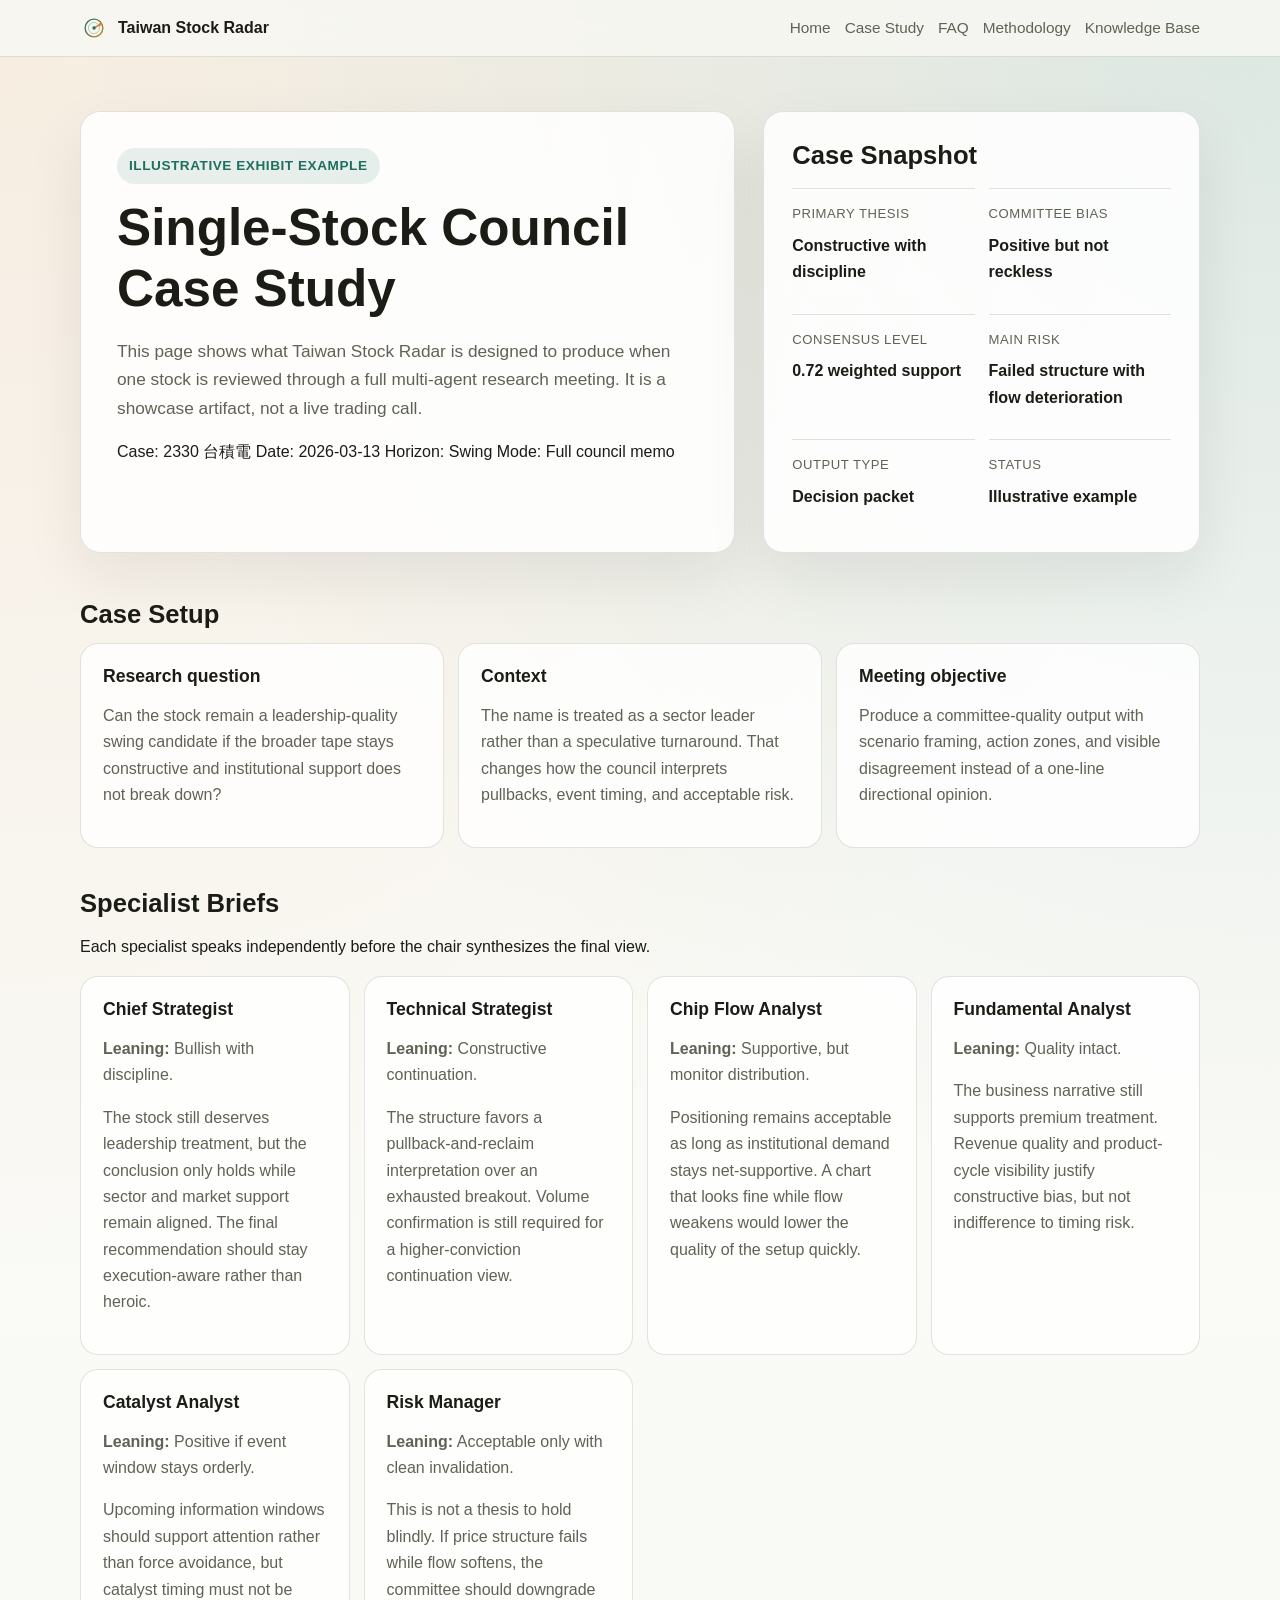
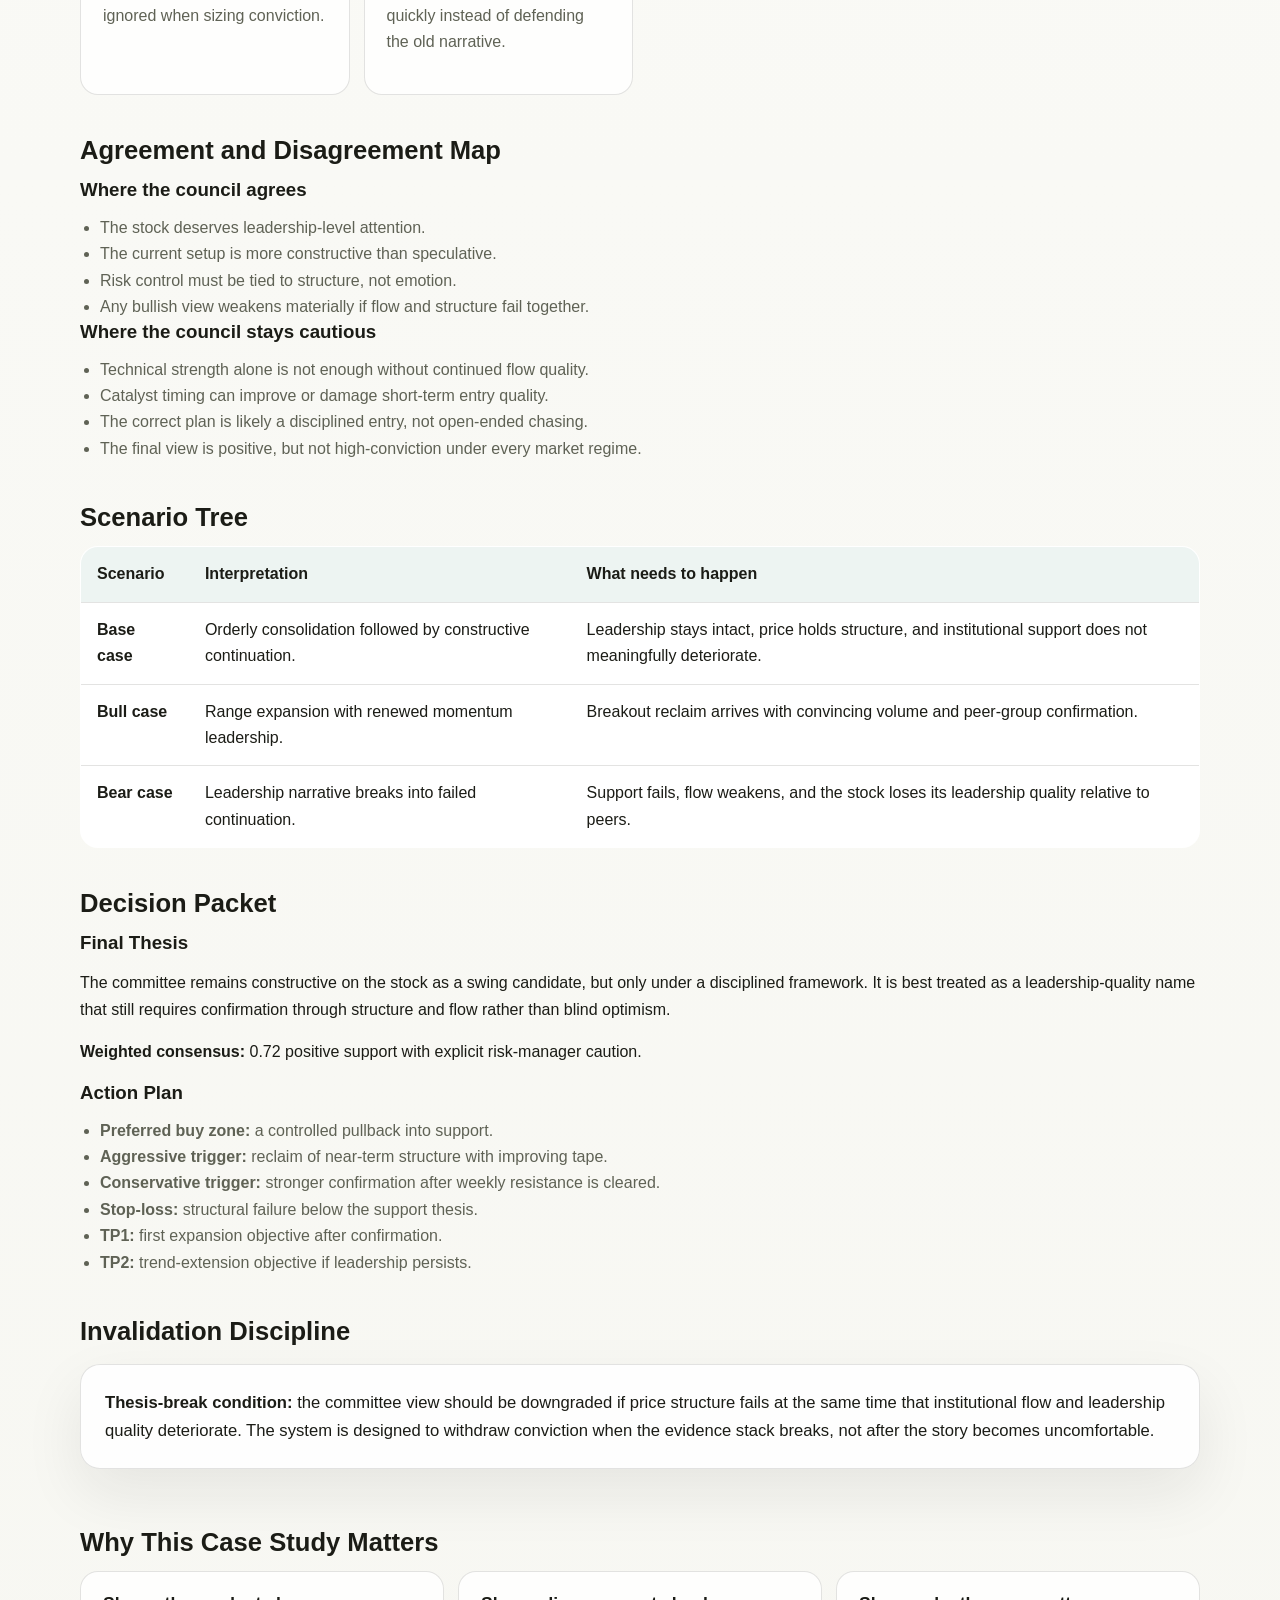
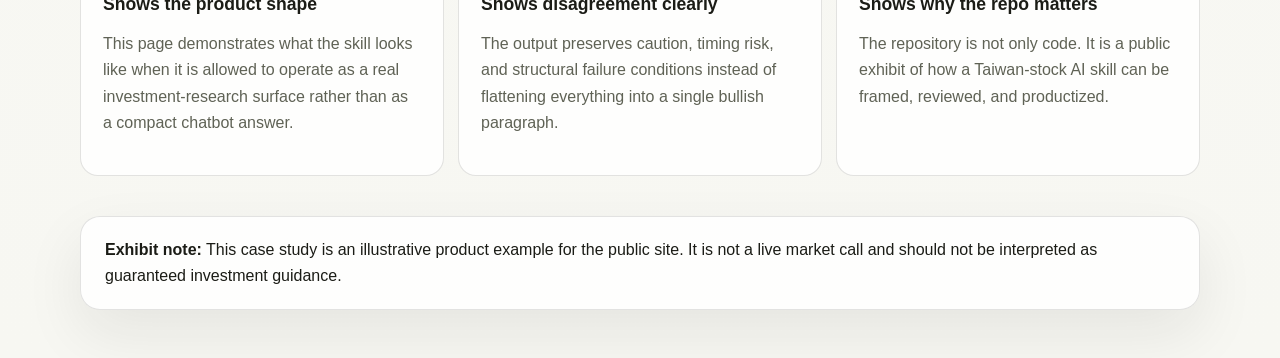
==== docs/case-study.html @ ee9937c1 "Polish README and add case study showcase" ====
<!DOCTYPE html>
<html lang="en">
<head>
  <meta charset="utf-8">
  <meta name="viewport" content="width=device-width, initial-scale=1">
  <title>Taiwan Stock Radar Case Study</title>
  <meta name="description" content="An illustrative single-stock case study for Taiwan Stock Radar, showing how a multi-agent council produces a professional Taiwan equity decision packet.">
  <link rel="canonical" href="https://rabbit68116-ux.github.io/taiwan-stock-radar/case-study.html">
  <meta property="og:type" content="article">
  <meta property="og:title" content="Taiwan Stock Radar Case Study">
  <meta property="og:description" content="A full exhibit example of Taiwan Stock Radar's single-stock multi-agent research council output.">
  <meta property="og:url" content="https://rabbit68116-ux.github.io/taiwan-stock-radar/case-study.html">
  <meta property="og:image" content="https://rabbit68116-ux.github.io/taiwan-stock-radar/assets/og-card.svg">
  <link rel="icon" href="assets/logo.svg" type="image/svg+xml">
  <link rel="stylesheet" href="assets/site.css">
</head>
<body>
  <header class="topbar">
    <div class="shell">
      <a class="brand" href="./">
        <img src="assets/logo.svg" alt="Taiwan Stock Radar logo">
        <span>Taiwan Stock Radar</span>
      </a>
      <nav class="nav" aria-label="Primary">
        <a href="./">Home</a>
        <a href="./case-study.html">Case Study</a>
        <a href="./faq.html">FAQ</a>
        <a href="./methodology.html">Methodology</a>
        <a href="./docs.html">Knowledge Base</a>
      </nav>
    </div>
  </header>

  <div class="shell">
    <section class="hero">
      <div class="hero-grid">
        <article class="hero-card">
          <p class="eyebrow">Illustrative exhibit example</p>
          <h1>Single-Stock Council Case Study</h1>
          <p class="lead">This page shows what Taiwan Stock Radar is designed to produce when one stock is reviewed through a full multi-agent research meeting. It is a showcase artifact, not a live trading call.</p>
          <div class="chip-row">
            <span class="chip">Case: 2330 台積電</span>
            <span class="chip">Date: 2026-03-13</span>
            <span class="chip">Horizon: Swing</span>
            <span class="chip">Mode: Full council memo</span>
          </div>
        </article>

        <aside class="panel">
          <h2>Case Snapshot</h2>
          <div class="meta-list">
            <div>
              <span class="label">Primary thesis</span>
              <span class="value">Constructive with discipline</span>
            </div>
            <div>
              <span class="label">Committee bias</span>
              <span class="value">Positive but not reckless</span>
            </div>
            <div>
              <span class="label">Consensus level</span>
              <span class="value">0.72 weighted support</span>
            </div>
            <div>
              <span class="label">Main risk</span>
              <span class="value">Failed structure with flow deterioration</span>
            </div>
            <div>
              <span class="label">Output type</span>
              <span class="value">Decision packet</span>
            </div>
            <div>
              <span class="label">Status</span>
              <span class="value">Illustrative example</span>
            </div>
          </div>
        </aside>
      </div>
    </section>

    <main>
      <section>
        <h2>Case Setup</h2>
        <div class="grid">
          <article class="card">
            <h3>Research question</h3>
            <p>Can the stock remain a leadership-quality swing candidate if the broader tape stays constructive and institutional support does not break down?</p>
          </article>
          <article class="card">
            <h3>Context</h3>
            <p>The name is treated as a sector leader rather than a speculative turnaround. That changes how the council interprets pullbacks, event timing, and acceptable risk.</p>
          </article>
          <article class="card">
            <h3>Meeting objective</h3>
            <p>Produce a committee-quality output with scenario framing, action zones, and visible disagreement instead of a one-line directional opinion.</p>
          </article>
        </div>
      </section>

      <section>
        <h2>Specialist Briefs</h2>
        <p class="section-intro">Each specialist speaks independently before the chair synthesizes the final view.</p>
        <div class="grid">
          <article class="card">
            <h3>Chief Strategist</h3>
            <p><strong>Leaning:</strong> Bullish with discipline.</p>
            <p>The stock still deserves leadership treatment, but the conclusion only holds while sector and market support remain aligned. The final recommendation should stay execution-aware rather than heroic.</p>
          </article>
          <article class="card">
            <h3>Technical Strategist</h3>
            <p><strong>Leaning:</strong> Constructive continuation.</p>
            <p>The structure favors a pullback-and-reclaim interpretation over an exhausted breakout. Volume confirmation is still required for a higher-conviction continuation view.</p>
          </article>
          <article class="card">
            <h3>Chip Flow Analyst</h3>
            <p><strong>Leaning:</strong> Supportive, but monitor distribution.</p>
            <p>Positioning remains acceptable as long as institutional demand stays net-supportive. A chart that looks fine while flow weakens would lower the quality of the setup quickly.</p>
          </article>
          <article class="card">
            <h3>Fundamental Analyst</h3>
            <p><strong>Leaning:</strong> Quality intact.</p>
            <p>The business narrative still supports premium treatment. Revenue quality and product-cycle visibility justify constructive bias, but not indifference to timing risk.</p>
          </article>
          <article class="card">
            <h3>Catalyst Analyst</h3>
            <p><strong>Leaning:</strong> Positive if event window stays orderly.</p>
            <p>Upcoming information windows should support attention rather than force avoidance, but catalyst timing must not be ignored when sizing conviction.</p>
          </article>
          <article class="card">
            <h3>Risk Manager</h3>
            <p><strong>Leaning:</strong> Acceptable only with clean invalidation.</p>
            <p>This is not a thesis to hold blindly. If price structure fails while flow softens, the committee should downgrade quickly instead of defending the old narrative.</p>
          </article>
        </div>
      </section>

      <section>
        <h2>Agreement and Disagreement Map</h2>
        <div class="split-grid">
          <article class="analysis-card">
            <h3>Where the council agrees</h3>
            <ul>
              <li>The stock deserves leadership-level attention.</li>
              <li>The current setup is more constructive than speculative.</li>
              <li>Risk control must be tied to structure, not emotion.</li>
              <li>Any bullish view weakens materially if flow and structure fail together.</li>
            </ul>
          </article>
          <article class="analysis-card">
            <h3>Where the council stays cautious</h3>
            <ul>
              <li>Technical strength alone is not enough without continued flow quality.</li>
              <li>Catalyst timing can improve or damage short-term entry quality.</li>
              <li>The correct plan is likely a disciplined entry, not open-ended chasing.</li>
              <li>The final view is positive, but not high-conviction under every market regime.</li>
            </ul>
          </article>
        </div>
      </section>

      <section>
        <h2>Scenario Tree</h2>
        <table>
          <thead>
            <tr>
              <th>Scenario</th>
              <th>Interpretation</th>
              <th>What needs to happen</th>
            </tr>
          </thead>
          <tbody>
            <tr>
              <td><strong>Base case</strong></td>
              <td>Orderly consolidation followed by constructive continuation.</td>
              <td>Leadership stays intact, price holds structure, and institutional support does not meaningfully deteriorate.</td>
            </tr>
            <tr>
              <td><strong>Bull case</strong></td>
              <td>Range expansion with renewed momentum leadership.</td>
              <td>Breakout reclaim arrives with convincing volume and peer-group confirmation.</td>
            </tr>
            <tr>
              <td><strong>Bear case</strong></td>
              <td>Leadership narrative breaks into failed continuation.</td>
              <td>Support fails, flow weakens, and the stock loses its leadership quality relative to peers.</td>
            </tr>
          </tbody>
        </table>
      </section>

      <section>
        <h2>Decision Packet</h2>
        <div class="split-grid">
          <article class="analysis-card">
            <h3>Final Thesis</h3>
            <p>The committee remains constructive on the stock as a swing candidate, but only under a disciplined framework. It is best treated as a leadership-quality name that still requires confirmation through structure and flow rather than blind optimism.</p>
            <p><strong>Weighted consensus:</strong> 0.72 positive support with explicit risk-manager caution.</p>
          </article>
          <article class="analysis-card">
            <h3>Action Plan</h3>
            <ul>
              <li><strong>Preferred buy zone:</strong> a controlled pullback into support.</li>
              <li><strong>Aggressive trigger:</strong> reclaim of near-term structure with improving tape.</li>
              <li><strong>Conservative trigger:</strong> stronger confirmation after weekly resistance is cleared.</li>
              <li><strong>Stop-loss:</strong> structural failure below the support thesis.</li>
              <li><strong>TP1:</strong> first expansion objective after confirmation.</li>
              <li><strong>TP2:</strong> trend-extension objective if leadership persists.</li>
            </ul>
          </article>
        </div>
      </section>

      <section>
        <h2>Invalidation Discipline</h2>
        <div class="quote">
          <p><strong>Thesis-break condition:</strong> the committee view should be downgraded if price structure fails at the same time that institutional flow and leadership quality deteriorate. The system is designed to withdraw conviction when the evidence stack breaks, not after the story becomes uncomfortable.</p>
        </div>
      </section>

      <section>
        <h2>Why This Case Study Matters</h2>
        <div class="grid">
          <article class="card">
            <h3>Shows the product shape</h3>
            <p>This page demonstrates what the skill looks like when it is allowed to operate as a real investment-research surface rather than as a compact chatbot answer.</p>
          </article>
          <article class="card">
            <h3>Shows disagreement clearly</h3>
            <p>The output preserves caution, timing risk, and structural failure conditions instead of flattening everything into a single bullish paragraph.</p>
          </article>
          <article class="card">
            <h3>Shows why the repo matters</h3>
            <p>The repository is not only code. It is a public exhibit of how a Taiwan-stock AI skill can be framed, reviewed, and productized.</p>
          </article>
        </div>
      </section>
    </main>

    <footer class="footer">
      <div class="footer-card">
        <p><strong>Exhibit note:</strong> This case study is an illustrative product example for the public site. It is not a live market call and should not be interpreted as guaranteed investment guidance.</p>
      </div>
    </footer>
  </div>
</body>
</html>
---- docs/assets/site.css ----
:root {
  color-scheme: light;
  --bg: #f7f7f2;
  --surface: rgba(255, 255, 255, 0.86);
  --surface-strong: #ffffff;
  --text: #1b1c16;
  --muted: #5f6255;
  --line: rgba(27, 28, 22, 0.12);
  --accent: #1f6f5f;
  --shadow: 0 24px 60px rgba(27, 28, 22, 0.08);
  --radius: 20px;
  --max: 1120px;
}

* {
  box-sizing: border-box;
}

body {
  margin: 0;
  font-family: "Segoe UI", "Noto Sans TC", sans-serif;
  color: var(--text);
  background:
    radial-gradient(circle at top left, rgba(216, 132, 51, 0.12), transparent 34%),
    radial-gradient(circle at top right, rgba(31, 111, 95, 0.14), transparent 32%),
    linear-gradient(180deg, #fbfbf8 0%, var(--bg) 100%);
  line-height: 1.65;
}

a {
  color: var(--accent);
}

.shell {
  width: min(calc(100% - 32px), var(--max));
  margin: 0 auto;
}

.topbar {
  position: sticky;
  top: 0;
  z-index: 20;
  backdrop-filter: blur(12px);
  background: rgba(247, 247, 242, 0.85);
  border-bottom: 1px solid var(--line);
}

.topbar .shell {
  display: flex;
  align-items: center;
  justify-content: space-between;
  gap: 16px;
  padding: 14px 0;
}

.brand {
  display: inline-flex;
  align-items: center;
  gap: 10px;
  font-weight: 700;
  text-decoration: none;
  color: var(--text);
}

.brand img {
  width: 28px;
  height: 28px;
}

.nav {
  display: flex;
  flex-wrap: wrap;
  gap: 14px;
}

.nav a {
  text-decoration: none;
  color: var(--muted);
  font-size: 0.96rem;
}

.hero {
  padding: 54px 0 28px;
}

.hero-grid {
  display: grid;
  grid-template-columns: 1.5fr 1fr;
  gap: 28px;
  align-items: stretch;
}

.hero-card,
.panel,
.quote,
.footer-card {
  background: var(--surface);
  border: 1px solid var(--line);
  border-radius: var(--radius);
  box-shadow: var(--shadow);
}

.hero-card {
  padding: 36px;
}

.eyebrow {
  display: inline-block;
  margin: 0 0 14px;
  padding: 7px 12px;
  border-radius: 999px;
  background: rgba(31, 111, 95, 0.1);
  color: var(--accent);
  font-size: 0.85rem;
  font-weight: 700;
  letter-spacing: 0.04em;
  text-transform: uppercase;
}

h1,
h2,
h3 {
  line-height: 1.18;
  margin: 0 0 14px;
}

h1 {
  font-size: clamp(2.2rem, 4vw, 4.3rem);
}

h2 {
  font-size: clamp(1.45rem, 2vw, 2.2rem);
}

.lead {
  font-size: 1.08rem;
  color: var(--muted);
  max-width: 62ch;
}

.hero-actions,
.meta-list,
.grid,
.kpi-grid {
  display: grid;
  gap: 14px;
}

.hero-actions {
  grid-template-columns: repeat(auto-fit, minmax(200px, max-content));
  margin-top: 24px;
}

.button {
  display: inline-flex;
  align-items: center;
  justify-content: center;
  min-height: 48px;
  padding: 0 18px;
  border-radius: 999px;
  font-weight: 700;
  text-decoration: none;
}

.button-primary {
  background: var(--accent);
  color: #ffffff;
}

.button-secondary {
  border: 1px solid var(--line);
  color: var(--text);
  background: rgba(255, 255, 255, 0.7);
}

.panel {
  padding: 28px;
}

.meta-list {
  grid-template-columns: repeat(2, minmax(0, 1fr));
  margin-top: 18px;
}

.meta-list div {
  padding: 14px 0;
  border-top: 1px solid var(--line);
}

.label {
  display: block;
  color: var(--muted);
  font-size: 0.82rem;
  text-transform: uppercase;
  letter-spacing: 0.04em;
}

.value {
  display: block;
  margin-top: 8px;
  font-weight: 700;
}

main section {
  padding: 18px 0 22px;
}

.grid {
  grid-template-columns: repeat(auto-fit, minmax(250px, 1fr));
}

.card {
  padding: 22px;
  background: rgba(255, 255, 255, 0.8);
  border: 1px solid var(--line);
  border-radius: 18px;
}

.card h3,
.card h2 {
  margin-bottom: 10px;
  font-size: 1.1rem;
}

.card p,
li,
.muted {
  color: var(--muted);
}

ul,
ol {
  margin: 0;
  padding-left: 20px;
}

.kpi-grid {
  grid-template-columns: repeat(auto-fit, minmax(140px, 1fr));
}

.kpi {
  padding: 20px;
  border-radius: 18px;
  border: 1px solid var(--line);
  background: rgba(255, 255, 255, 0.68);
}

.kpi strong {
  display: block;
  font-size: 1.6rem;
}

.quote {
  padding: 24px;
  margin: 18px 0;
}

.quote p {
  margin: 0;
  font-size: 1.04rem;
}

table {
  width: 100%;
  border-collapse: collapse;
  background: var(--surface-strong);
  border: 1px solid var(--line);
  border-radius: 18px;
  overflow: hidden;
}

th,
td {
  text-align: left;
  padding: 14px 16px;
  border-bottom: 1px solid var(--line);
  vertical-align: top;
}

th {
  background: rgba(31, 111, 95, 0.08);
}

tbody tr:last-child td {
  border-bottom: 0;
}

.footer {
  padding: 18px 0 48px;
}

.footer-card {
  padding: 20px 24px;
}

.footer-card p {
  margin: 0;
}

code {
  padding: 0 6px;
  border-radius: 6px;
  background: rgba(27, 28, 22, 0.06);
}

@media (max-width: 860px) {
  .hero-grid {
    grid-template-columns: 1fr;
  }

  .topbar .shell {
    align-items: flex-start;
    flex-direction: column;
  }

  .meta-list {
    grid-template-columns: 1fr;
  }
}
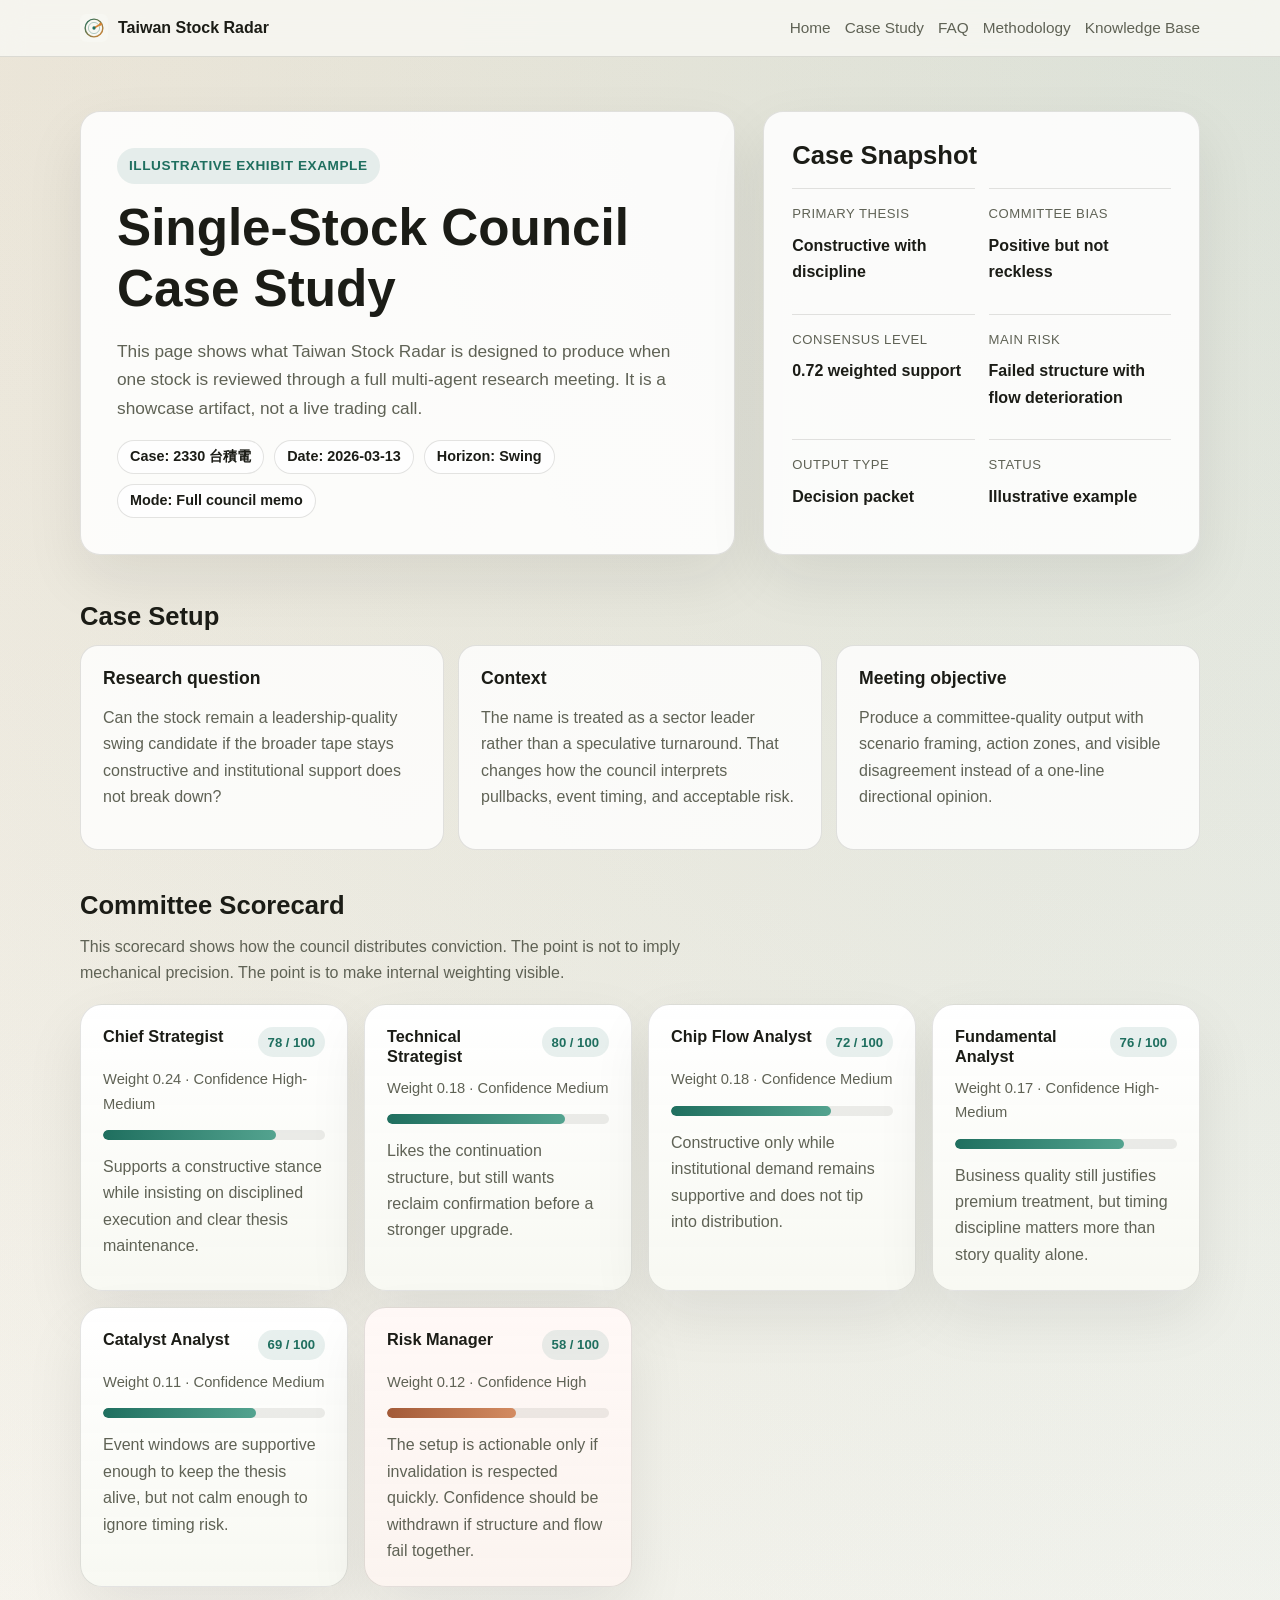
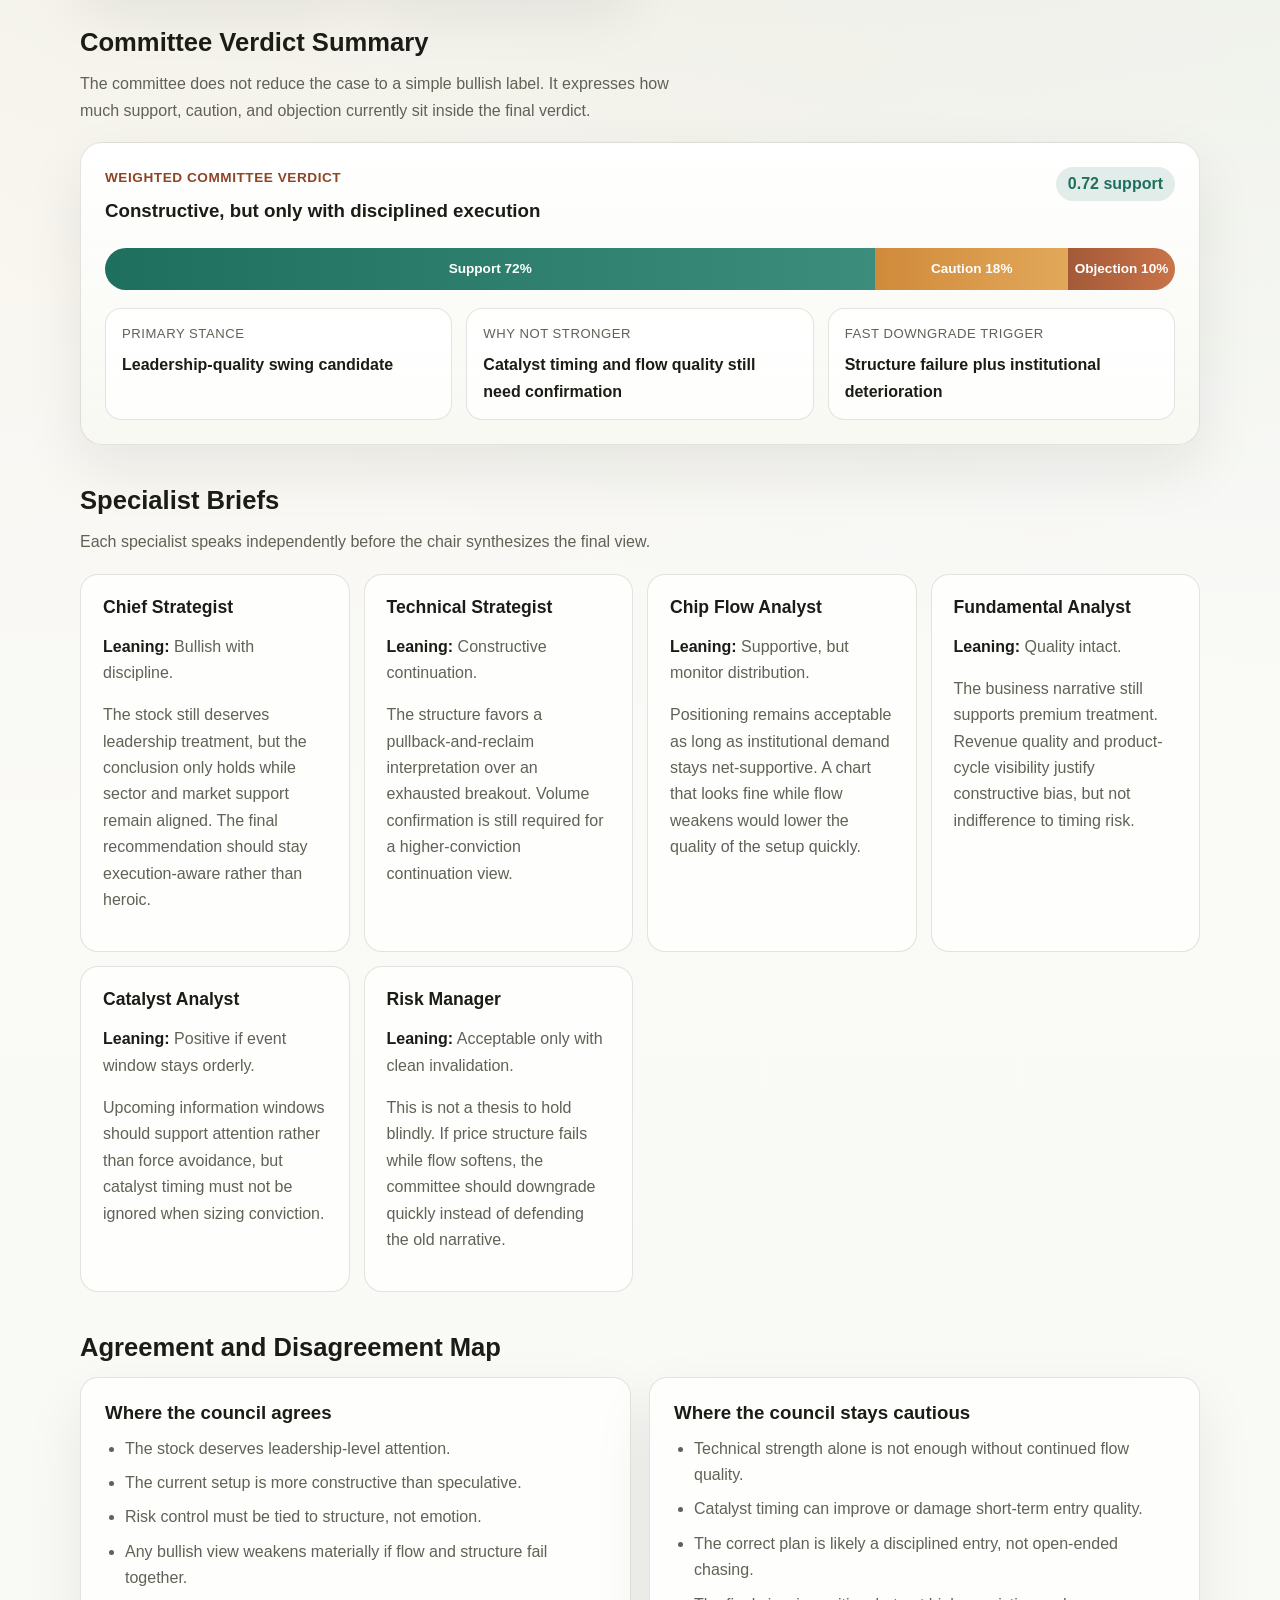
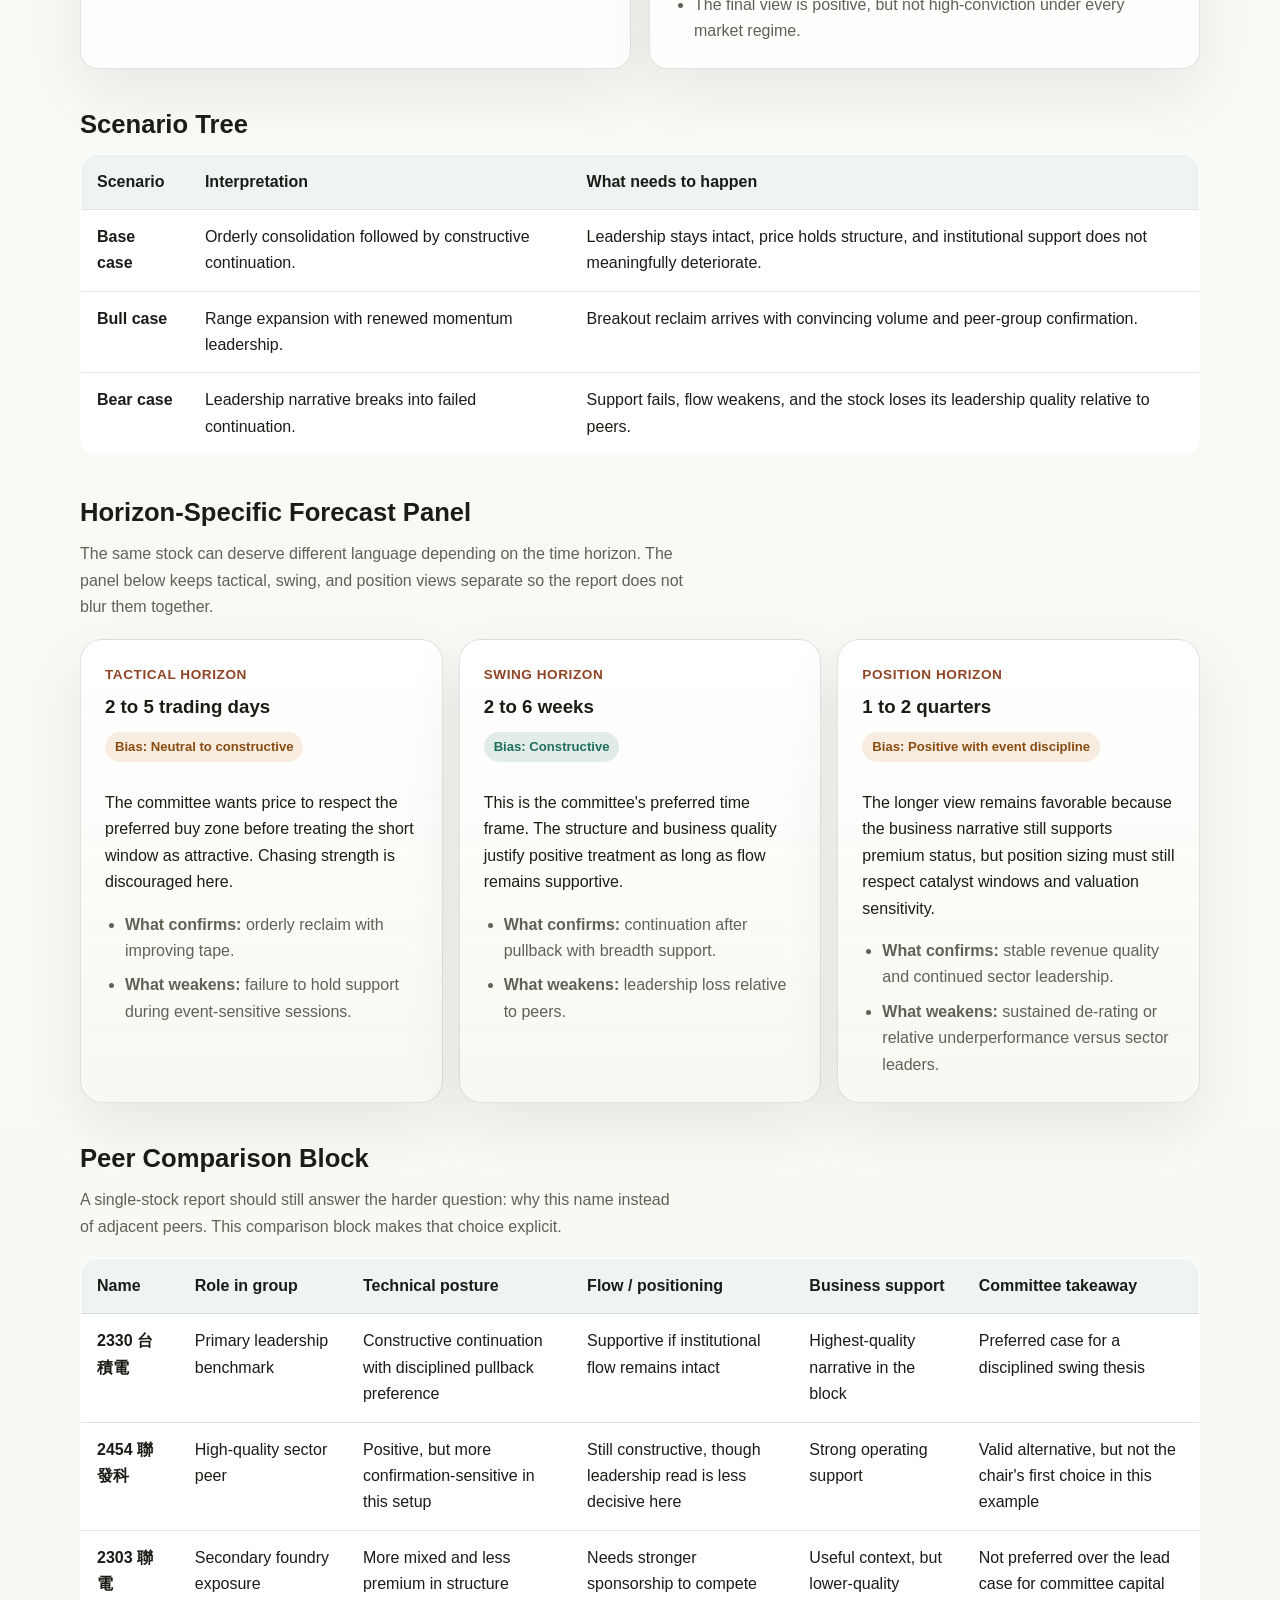
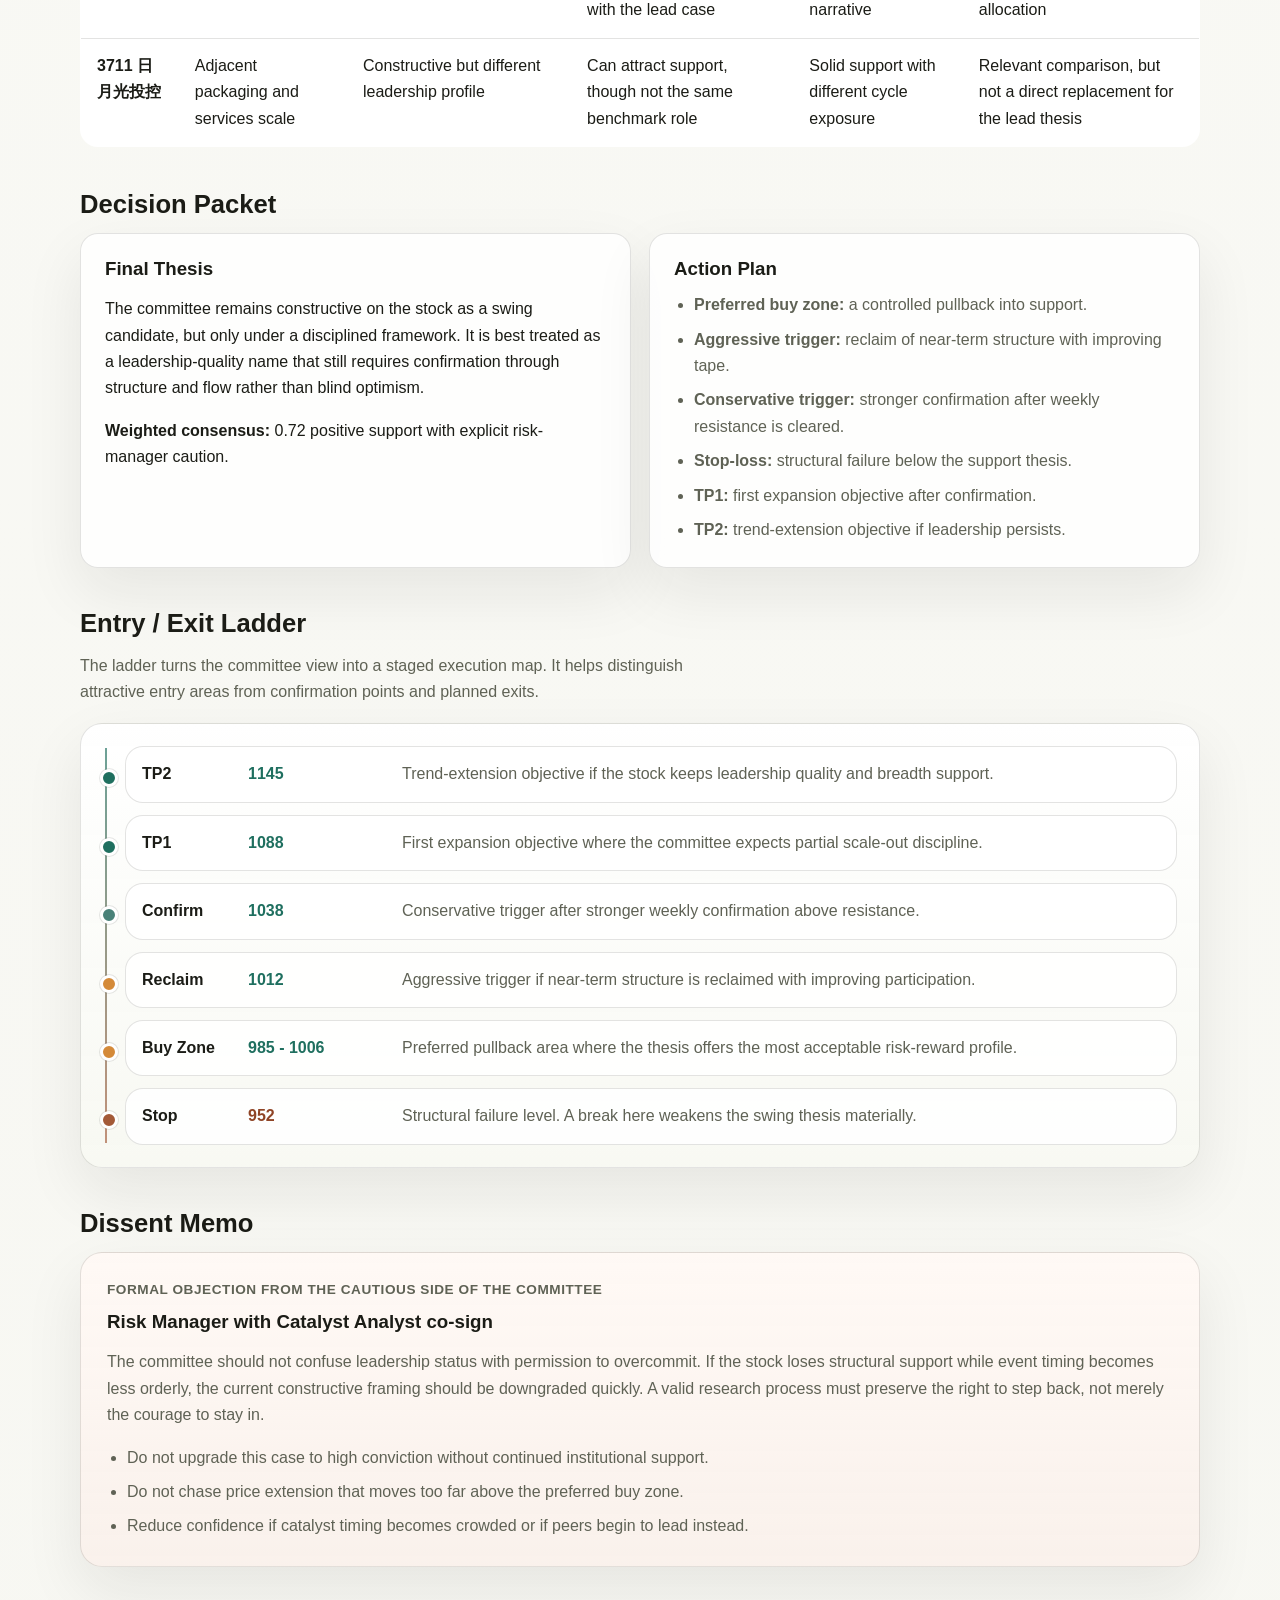
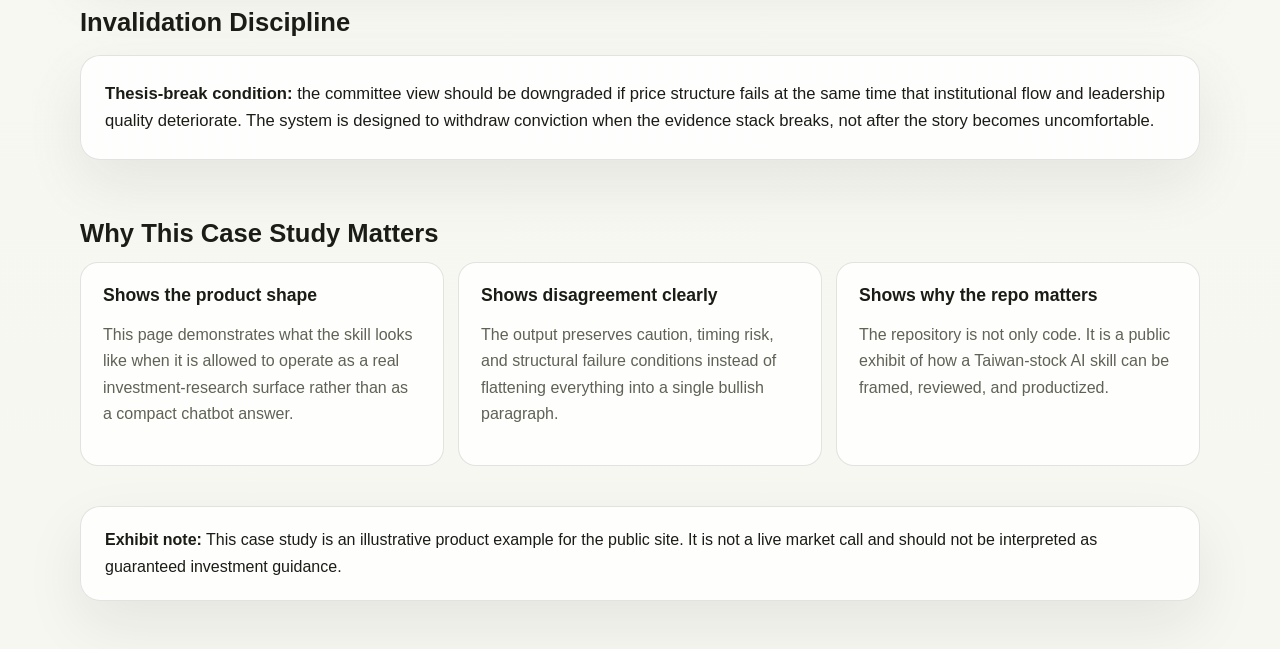
==== commit c377f87b: "Add advanced case study report sections" ====
--- a/docs/case-study.html
+++ b/docs/case-study.html
@@ -98,6 +98,100 @@
       </section>
 
       <section>
+        <h2>Committee Scorecard</h2>
+        <p class="section-intro">This scorecard shows how the council distributes conviction. The point is not to imply mechanical precision. The point is to make internal weighting visible.</p>
+        <div class="scorecard-grid">
+          <article class="scorecard-card">
+            <div class="scorecard-head">
+              <h3>Chief Strategist</h3>
+              <span class="score-pill">78 / 100</span>
+            </div>
+            <p class="score-meta">Weight 0.24 · Confidence High-Medium</p>
+            <div class="score-meter"><span style="width: 78%"></span></div>
+            <p class="score-note">Supports a constructive stance while insisting on disciplined execution and clear thesis maintenance.</p>
+          </article>
+          <article class="scorecard-card">
+            <div class="scorecard-head">
+              <h3>Technical Strategist</h3>
+              <span class="score-pill">80 / 100</span>
+            </div>
+            <p class="score-meta">Weight 0.18 · Confidence Medium</p>
+            <div class="score-meter"><span style="width: 80%"></span></div>
+            <p class="score-note">Likes the continuation structure, but still wants reclaim confirmation before a stronger upgrade.</p>
+          </article>
+          <article class="scorecard-card">
+            <div class="scorecard-head">
+              <h3>Chip Flow Analyst</h3>
+              <span class="score-pill">72 / 100</span>
+            </div>
+            <p class="score-meta">Weight 0.18 · Confidence Medium</p>
+            <div class="score-meter"><span style="width: 72%"></span></div>
+            <p class="score-note">Constructive only while institutional demand remains supportive and does not tip into distribution.</p>
+          </article>
+          <article class="scorecard-card">
+            <div class="scorecard-head">
+              <h3>Fundamental Analyst</h3>
+              <span class="score-pill">76 / 100</span>
+            </div>
+            <p class="score-meta">Weight 0.17 · Confidence High-Medium</p>
+            <div class="score-meter"><span style="width: 76%"></span></div>
+            <p class="score-note">Business quality still justifies premium treatment, but timing discipline matters more than story quality alone.</p>
+          </article>
+          <article class="scorecard-card">
+            <div class="scorecard-head">
+              <h3>Catalyst Analyst</h3>
+              <span class="score-pill">69 / 100</span>
+            </div>
+            <p class="score-meta">Weight 0.11 · Confidence Medium</p>
+            <div class="score-meter"><span style="width: 69%"></span></div>
+            <p class="score-note">Event windows are supportive enough to keep the thesis alive, but not calm enough to ignore timing risk.</p>
+          </article>
+          <article class="scorecard-card scorecard-card-risk">
+            <div class="scorecard-head">
+              <h3>Risk Manager</h3>
+              <span class="score-pill">58 / 100</span>
+            </div>
+            <p class="score-meta">Weight 0.12 · Confidence High</p>
+            <div class="score-meter score-meter-risk"><span style="width: 58%"></span></div>
+            <p class="score-note">The setup is actionable only if invalidation is respected quickly. Confidence should be withdrawn if structure and flow fail together.</p>
+          </article>
+        </div>
+      </section>
+
+      <section>
+        <h2>Committee Verdict Summary</h2>
+        <p class="section-intro">The committee does not reduce the case to a simple bullish label. It expresses how much support, caution, and objection currently sit inside the final verdict.</p>
+        <div class="verdict-card">
+          <div class="verdict-head">
+            <div>
+              <p class="memo-label">Weighted committee verdict</p>
+              <h3>Constructive, but only with disciplined execution</h3>
+            </div>
+            <div class="verdict-badge">0.72 support</div>
+          </div>
+          <div class="verdict-bar" aria-label="Committee verdict distribution">
+            <span class="verdict-positive" style="width: 72%">Support 72%</span>
+            <span class="verdict-caution" style="width: 18%">Caution 18%</span>
+            <span class="verdict-risk" style="width: 10%">Objection 10%</span>
+          </div>
+          <div class="verdict-notes">
+            <div>
+              <span class="label">Primary stance</span>
+              <span class="value">Leadership-quality swing candidate</span>
+            </div>
+            <div>
+              <span class="label">Why not stronger</span>
+              <span class="value">Catalyst timing and flow quality still need confirmation</span>
+            </div>
+            <div>
+              <span class="label">Fast downgrade trigger</span>
+              <span class="value">Structure failure plus institutional deterioration</span>
+            </div>
+          </div>
+        </div>
+      </section>
+
+      <section>
         <h2>Specialist Briefs</h2>
         <p class="section-intro">Each specialist speaks independently before the chair synthesizes the final view.</p>
         <div class="grid">
@@ -160,32 +254,124 @@
 
       <section>
         <h2>Scenario Tree</h2>
-        <table>
-          <thead>
-            <tr>
-              <th>Scenario</th>
-              <th>Interpretation</th>
-              <th>What needs to happen</th>
-            </tr>
-          </thead>
-          <tbody>
-            <tr>
-              <td><strong>Base case</strong></td>
-              <td>Orderly consolidation followed by constructive continuation.</td>
-              <td>Leadership stays intact, price holds structure, and institutional support does not meaningfully deteriorate.</td>
-            </tr>
-            <tr>
-              <td><strong>Bull case</strong></td>
-              <td>Range expansion with renewed momentum leadership.</td>
-              <td>Breakout reclaim arrives with convincing volume and peer-group confirmation.</td>
-            </tr>
-            <tr>
-              <td><strong>Bear case</strong></td>
-              <td>Leadership narrative breaks into failed continuation.</td>
-              <td>Support fails, flow weakens, and the stock loses its leadership quality relative to peers.</td>
-            </tr>
-          </tbody>
-        </table>
+        <div class="table-scroll">
+          <table>
+            <thead>
+              <tr>
+                <th>Scenario</th>
+                <th>Interpretation</th>
+                <th>What needs to happen</th>
+              </tr>
+            </thead>
+            <tbody>
+              <tr>
+                <td><strong>Base case</strong></td>
+                <td>Orderly consolidation followed by constructive continuation.</td>
+                <td>Leadership stays intact, price holds structure, and institutional support does not meaningfully deteriorate.</td>
+              </tr>
+              <tr>
+                <td><strong>Bull case</strong></td>
+                <td>Range expansion with renewed momentum leadership.</td>
+                <td>Breakout reclaim arrives with convincing volume and peer-group confirmation.</td>
+              </tr>
+              <tr>
+                <td><strong>Bear case</strong></td>
+                <td>Leadership narrative breaks into failed continuation.</td>
+                <td>Support fails, flow weakens, and the stock loses its leadership quality relative to peers.</td>
+              </tr>
+            </tbody>
+          </table>
+        </div>
+      </section>
+
+      <section>
+        <h2>Horizon-Specific Forecast Panel</h2>
+        <p class="section-intro">The same stock can deserve different language depending on the time horizon. The panel below keeps tactical, swing, and position views separate so the report does not blur them together.</p>
+        <div class="forecast-grid">
+          <article class="forecast-card">
+            <p class="memo-label">Tactical horizon</p>
+            <h3>2 to 5 trading days</h3>
+            <div class="forecast-pill">Bias: Neutral to constructive</div>
+            <p>The committee wants price to respect the preferred buy zone before treating the short window as attractive. Chasing strength is discouraged here.</p>
+            <ul class="memo-list">
+              <li><strong>What confirms:</strong> orderly reclaim with improving tape.</li>
+              <li><strong>What weakens:</strong> failure to hold support during event-sensitive sessions.</li>
+            </ul>
+          </article>
+          <article class="forecast-card">
+            <p class="memo-label">Swing horizon</p>
+            <h3>2 to 6 weeks</h3>
+            <div class="forecast-pill forecast-pill-strong">Bias: Constructive</div>
+            <p>This is the committee's preferred time frame. The structure and business quality justify positive treatment as long as flow remains supportive.</p>
+            <ul class="memo-list">
+              <li><strong>What confirms:</strong> continuation after pullback with breadth support.</li>
+              <li><strong>What weakens:</strong> leadership loss relative to peers.</li>
+            </ul>
+          </article>
+          <article class="forecast-card">
+            <p class="memo-label">Position horizon</p>
+            <h3>1 to 2 quarters</h3>
+            <div class="forecast-pill">Bias: Positive with event discipline</div>
+            <p>The longer view remains favorable because the business narrative still supports premium status, but position sizing must still respect catalyst windows and valuation sensitivity.</p>
+            <ul class="memo-list">
+              <li><strong>What confirms:</strong> stable revenue quality and continued sector leadership.</li>
+              <li><strong>What weakens:</strong> sustained de-rating or relative underperformance versus sector leaders.</li>
+            </ul>
+          </article>
+        </div>
+      </section>
+
+      <section>
+        <h2>Peer Comparison Block</h2>
+        <p class="section-intro">A single-stock report should still answer the harder question: why this name instead of adjacent peers. This comparison block makes that choice explicit.</p>
+        <div class="table-scroll">
+          <table>
+            <thead>
+              <tr>
+                <th>Name</th>
+                <th>Role in group</th>
+                <th>Technical posture</th>
+                <th>Flow / positioning</th>
+                <th>Business support</th>
+                <th>Committee takeaway</th>
+              </tr>
+            </thead>
+            <tbody>
+              <tr>
+                <td><strong>2330 台積電</strong></td>
+                <td>Primary leadership benchmark</td>
+                <td>Constructive continuation with disciplined pullback preference</td>
+                <td>Supportive if institutional flow remains intact</td>
+                <td>Highest-quality narrative in the block</td>
+                <td>Preferred case for a disciplined swing thesis</td>
+              </tr>
+              <tr>
+                <td><strong>2454 聯發科</strong></td>
+                <td>High-quality sector peer</td>
+                <td>Positive, but more confirmation-sensitive in this setup</td>
+                <td>Still constructive, though leadership read is less decisive here</td>
+                <td>Strong operating support</td>
+                <td>Valid alternative, but not the chair's first choice in this example</td>
+              </tr>
+              <tr>
+                <td><strong>2303 聯電</strong></td>
+                <td>Secondary foundry exposure</td>
+                <td>More mixed and less premium in structure</td>
+                <td>Needs stronger sponsorship to compete with the lead case</td>
+                <td>Useful context, but lower-quality narrative</td>
+                <td>Not preferred over the lead case for committee capital allocation</td>
+              </tr>
+              <tr>
+                <td><strong>3711 日月光投控</strong></td>
+                <td>Adjacent packaging and services scale</td>
+                <td>Constructive but different leadership profile</td>
+                <td>Can attract support, though not the same benchmark role</td>
+                <td>Solid support with different cycle exposure</td>
+                <td>Relevant comparison, but not a direct replacement for the lead thesis</td>
+              </tr>
+            </tbody>
+          </table>
+        </div>
       </section>
 
       <section>
@@ -211,6 +397,57 @@
       </section>
 
       <section>
+        <h2>Entry / Exit Ladder</h2>
+        <p class="section-intro">The ladder turns the committee view into a staged execution map. It helps distinguish attractive entry areas from confirmation points and planned exits.</p>
+        <div class="ladder-card">
+          <div class="ladder-row ladder-row-target">
+            <div class="ladder-tag">TP2</div>
+            <div class="ladder-price">1145</div>
+            <div class="ladder-copy">Trend-extension objective if the stock keeps leadership quality and breadth support.</div>
+          </div>
+          <div class="ladder-row ladder-row-target">
+            <div class="ladder-tag">TP1</div>
+            <div class="ladder-price">1088</div>
+            <div class="ladder-copy">First expansion objective where the committee expects partial scale-out discipline.</div>
+          </div>
+          <div class="ladder-row ladder-row-confirm">
+            <div class="ladder-tag">Confirm</div>
+            <div class="ladder-price">1038</div>
+            <div class="ladder-copy">Conservative trigger after stronger weekly confirmation above resistance.</div>
+          </div>
+          <div class="ladder-row ladder-row-entry">
+            <div class="ladder-tag">Reclaim</div>
+            <div class="ladder-price">1012</div>
+            <div class="ladder-copy">Aggressive trigger if near-term structure is reclaimed with improving participation.</div>
+          </div>
+          <div class="ladder-row ladder-row-entry">
+            <div class="ladder-tag">Buy Zone</div>
+            <div class="ladder-price">985 - 1006</div>
+            <div class="ladder-copy">Preferred pullback area where the thesis offers the most acceptable risk-reward profile.</div>
+          </div>
+          <div class="ladder-row ladder-row-risk">
+            <div class="ladder-tag">Stop</div>
+            <div class="ladder-price">952</div>
+            <div class="ladder-copy">Structural failure level. A break here weakens the swing thesis materially.</div>
+          </div>
+        </div>
+      </section>
+
+      <section>
+        <h2>Dissent Memo</h2>
+        <div class="memo-card">
+          <p class="memo-label">Formal objection from the cautious side of the committee</p>
+          <h3>Risk Manager with Catalyst Analyst co-sign</h3>
+          <p>The committee should not confuse leadership status with permission to overcommit. If the stock loses structural support while event timing becomes less orderly, the current constructive framing should be downgraded quickly. A valid research process must preserve the right to step back, not merely the courage to stay in.</p>
+          <ul class="memo-list">
+            <li>Do not upgrade this case to high conviction without continued institutional support.</li>
+            <li>Do not chase price extension that moves too far above the preferred buy zone.</li>
+            <li>Reduce confidence if catalyst timing becomes crowded or if peers begin to lead instead.</li>
+          </ul>
+        </div>
+      </section>
+
+      <section>
         <h2>Invalidation Discipline</h2>
         <div class="quote">
           <p><strong>Thesis-break condition:</strong> the committee view should be downgraded if price structure fails at the same time that institutional flow and leadership quality deteriorate. The system is designed to withdraw conviction when the evidence stack breaks, not after the story becomes uncomfortable.</p>
--- a/docs/assets/site.css
+++ b/docs/assets/site.css
@@ -260,6 +260,472 @@
   font-size: 1.04rem;
 }
 
+.section-intro {
+  margin: 0 0 18px;
+  color: var(--muted);
+  max-width: 68ch;
+}
+
+.chip-row {
+  display: flex;
+  flex-wrap: wrap;
+  gap: 10px;
+  margin-top: 18px;
+}
+
+.chip {
+  display: inline-flex;
+  align-items: center;
+  min-height: 34px;
+  padding: 0 12px;
+  border-radius: 999px;
+  border: 1px solid var(--line);
+  background: rgba(255, 255, 255, 0.72);
+  color: var(--text);
+  font-size: 0.9rem;
+  font-weight: 600;
+}
+
+.card ul {
+  margin-top: 12px;
+}
+
+.card li + li {
+  margin-top: 8px;
+}
+
+.card strong {
+  color: var(--text);
+}
+
+pre {
+  margin: 0;
+  padding: 20px;
+  overflow-x: auto;
+  border-radius: 18px;
+  border: 1px solid var(--line);
+  background: #fcfcfa;
+  box-shadow: var(--shadow);
+}
+
+.stock-grid {
+  display: grid;
+  grid-template-columns: repeat(auto-fit, minmax(210px, 1fr));
+  gap: 14px;
+}
+
+.stock-card {
+  padding: 20px;
+  border-radius: 18px;
+  border: 1px solid var(--line);
+  background:
+    linear-gradient(180deg, rgba(255, 255, 255, 0.9), rgba(248, 249, 244, 0.88)),
+    rgba(255, 255, 255, 0.82);
+  box-shadow: var(--shadow);
+}
+
+.stock-top {
+  display: flex;
+  align-items: flex-start;
+  justify-content: space-between;
+  gap: 12px;
+}
+
+.stock-name {
+  margin: 0;
+  font-size: 1.02rem;
+}
+
+.stock-code {
+  display: block;
+  margin-top: 4px;
+  color: var(--muted);
+  font-size: 0.88rem;
+}
+
+.signal-pill {
+  display: inline-flex;
+  align-items: center;
+  min-height: 28px;
+  padding: 0 10px;
+  border-radius: 999px;
+  background: rgba(31, 111, 95, 0.1);
+  color: var(--accent);
+  font-size: 0.78rem;
+  font-weight: 700;
+}
+
+.signal-pill.secondary {
+  background: rgba(216, 132, 51, 0.14);
+  color: #8a4c10;
+}
+
+.stock-metrics {
+  display: grid;
+  grid-template-columns: repeat(2, minmax(0, 1fr));
+  gap: 10px;
+  margin-top: 16px;
+}
+
+.stock-metric {
+  padding: 12px;
+  border-radius: 14px;
+  border: 1px solid var(--line);
+  background: rgba(255, 255, 255, 0.8);
+}
+
+.stock-metric span {
+  display: block;
+  font-size: 0.76rem;
+  color: var(--muted);
+  text-transform: uppercase;
+  letter-spacing: 0.04em;
+}
+
+.stock-metric strong {
+  display: block;
+  margin-top: 6px;
+  font-size: 1rem;
+}
+
+.stock-note {
+  margin-top: 14px;
+  color: var(--muted);
+}
+
+.split-grid {
+  display: grid;
+  grid-template-columns: repeat(2, minmax(0, 1fr));
+  gap: 18px;
+}
+
+.analysis-card {
+  padding: 24px;
+  border-radius: 18px;
+  border: 1px solid var(--line);
+  background: rgba(255, 255, 255, 0.82);
+  box-shadow: var(--shadow);
+}
+
+.analysis-card h3 {
+  margin-bottom: 12px;
+}
+
+.analysis-card ul {
+  margin-top: 10px;
+}
+
+.analysis-card li + li {
+  margin-top: 8px;
+}
+
+.scorecard-grid {
+  display: grid;
+  grid-template-columns: repeat(auto-fit, minmax(250px, 1fr));
+  gap: 16px;
+}
+
+.scorecard-card,
+.verdict-card,
+.ladder-card,
+.memo-card,
+.forecast-card {
+  border-radius: 22px;
+  border: 1px solid var(--line);
+  background:
+    linear-gradient(180deg, rgba(255, 255, 255, 0.94), rgba(247, 248, 241, 0.9)),
+    rgba(255, 255, 255, 0.84);
+  box-shadow: var(--shadow);
+}
+
+.scorecard-card {
+  padding: 22px;
+}
+
+.scorecard-card-risk {
+  background:
+    linear-gradient(180deg, rgba(255, 248, 246, 0.96), rgba(251, 243, 238, 0.9)),
+    rgba(255, 255, 255, 0.84);
+}
+
+.scorecard-head {
+  display: flex;
+  align-items: flex-start;
+  justify-content: space-between;
+  gap: 12px;
+}
+
+.scorecard-head h3 {
+  margin: 0;
+  font-size: 1.02rem;
+}
+
+.score-pill {
+  display: inline-flex;
+  align-items: center;
+  min-height: 30px;
+  padding: 0 10px;
+  border-radius: 999px;
+  background: rgba(31, 111, 95, 0.1);
+  color: var(--accent);
+  font-size: 0.82rem;
+  font-weight: 700;
+  white-space: nowrap;
+}
+
+.score-meta {
+  margin: 10px 0 14px;
+  color: var(--muted);
+  font-size: 0.92rem;
+}
+
+.score-meter {
+  height: 10px;
+  border-radius: 999px;
+  overflow: hidden;
+  background: rgba(27, 28, 22, 0.08);
+}
+
+.score-meter span {
+  display: block;
+  height: 100%;
+  border-radius: inherit;
+  background: linear-gradient(90deg, #1f6f5f, #53a38f);
+}
+
+.score-meter-risk span {
+  background: linear-gradient(90deg, #a35a38, #d38b61);
+}
+
+.score-note {
+  margin: 14px 0 0;
+  color: var(--muted);
+}
+
+.verdict-card {
+  padding: 24px;
+}
+
+.verdict-head {
+  display: flex;
+  align-items: flex-start;
+  justify-content: space-between;
+  gap: 16px;
+}
+
+.verdict-head h3 {
+  margin-bottom: 8px;
+}
+
+.verdict-badge {
+  display: inline-flex;
+  align-items: center;
+  min-height: 34px;
+  padding: 0 12px;
+  border-radius: 999px;
+  background: rgba(31, 111, 95, 0.12);
+  color: var(--accent);
+  font-weight: 700;
+  white-space: nowrap;
+}
+
+.verdict-bar {
+  display: flex;
+  width: 100%;
+  min-height: 42px;
+  margin-top: 18px;
+  overflow: hidden;
+  border-radius: 999px;
+  background: rgba(27, 28, 22, 0.08);
+}
+
+.verdict-bar span {
+  display: inline-flex;
+  align-items: center;
+  justify-content: center;
+  min-width: 0;
+  padding: 0 10px;
+  color: #ffffff;
+  font-size: 0.85rem;
+  font-weight: 700;
+  white-space: nowrap;
+}
+
+.verdict-positive {
+  background: linear-gradient(90deg, #1f6f5f, #3d8d7c);
+}
+
+.verdict-caution {
+  background: linear-gradient(90deg, #d08a3a, #e2a85a);
+}
+
+.verdict-risk {
+  background: linear-gradient(90deg, #a35a38, #c97348);
+}
+
+.verdict-notes {
+  display: grid;
+  grid-template-columns: repeat(3, minmax(0, 1fr));
+  gap: 14px;
+  margin-top: 18px;
+}
+
+.verdict-notes > div {
+  padding: 14px 16px;
+  border-radius: 16px;
+  border: 1px solid var(--line);
+  background: rgba(255, 255, 255, 0.82);
+}
+
+.table-scroll {
+  overflow-x: auto;
+  padding-bottom: 2px;
+}
+
+.forecast-grid {
+  display: grid;
+  grid-template-columns: repeat(3, minmax(0, 1fr));
+  gap: 16px;
+}
+
+.forecast-card {
+  padding: 24px;
+}
+
+.forecast-pill {
+  display: inline-flex;
+  align-items: center;
+  min-height: 30px;
+  padding: 0 10px;
+  margin-bottom: 12px;
+  border-radius: 999px;
+  background: rgba(216, 132, 51, 0.14);
+  color: #8a4c10;
+  font-size: 0.82rem;
+  font-weight: 700;
+}
+
+.forecast-pill-strong {
+  background: rgba(31, 111, 95, 0.12);
+  color: var(--accent);
+}
+
+.ladder-card {
+  position: relative;
+  padding: 22px 22px 22px 44px;
+}
+
+.ladder-card::before {
+  content: "";
+  position: absolute;
+  left: 24px;
+  top: 24px;
+  bottom: 24px;
+  width: 2px;
+  background: linear-gradient(180deg, rgba(31, 111, 95, 0.65), rgba(163, 90, 56, 0.65));
+}
+
+.ladder-row {
+  position: relative;
+  display: grid;
+  grid-template-columns: 92px 140px 1fr;
+  gap: 14px;
+  align-items: start;
+  padding: 14px 16px;
+  border-radius: 18px;
+  border: 1px solid var(--line);
+  background: rgba(255, 255, 255, 0.86);
+}
+
+.ladder-row + .ladder-row {
+  margin-top: 12px;
+}
+
+.ladder-row::before {
+  content: "";
+  position: absolute;
+  left: -26px;
+  top: 22px;
+  width: 12px;
+  height: 12px;
+  border-radius: 999px;
+  border: 3px solid #ffffff;
+  box-shadow: 0 0 0 1px rgba(27, 28, 22, 0.1);
+}
+
+.ladder-row-target::before {
+  background: #1f6f5f;
+}
+
+.ladder-row-confirm::before {
+  background: #498178;
+}
+
+.ladder-row-entry::before {
+  background: #d48a39;
+}
+
+.ladder-row-risk::before {
+  background: #a35a38;
+}
+
+.ladder-tag,
+.ladder-price {
+  font-weight: 700;
+}
+
+.ladder-tag {
+  color: var(--text);
+}
+
+.ladder-price {
+  color: var(--accent);
+}
+
+.ladder-row-risk .ladder-price {
+  color: #8f4426;
+}
+
+.ladder-copy {
+  color: var(--muted);
+}
+
+.memo-card {
+  padding: 26px;
+  background:
+    linear-gradient(180deg, rgba(255, 249, 245, 0.98), rgba(249, 240, 234, 0.92)),
+    rgba(255, 255, 255, 0.84);
+}
+
+.memo-label {
+  margin: 0 0 10px;
+  color: #8f4426;
+  font-size: 0.85rem;
+  font-weight: 700;
+  letter-spacing: 0.04em;
+  text-transform: uppercase;
+}
+
+.memo-card h3 {
+  margin-bottom: 12px;
+}
+
+.memo-card p {
+  color: var(--muted);
+}
+
+.memo-list {
+  margin-top: 14px;
+}
+
+.memo-list li + li {
+  margin-top: 8px;
+}
+
+.compare-table td strong {
+  display: block;
+}
+
 table {
   width: 100%;
   border-collapse: collapse;
@@ -316,4 +782,21 @@
   .meta-list {
     grid-template-columns: 1fr;
   }
-}
+
+  .split-grid {
+    grid-template-columns: 1fr;
+  }
+
+  .verdict-head {
+    flex-direction: column;
+  }
+
+  .verdict-notes,
+  .forecast-grid {
+    grid-template-columns: 1fr;
+  }
+
+  .ladder-row {
+    grid-template-columns: 1fr;
+  }
+}
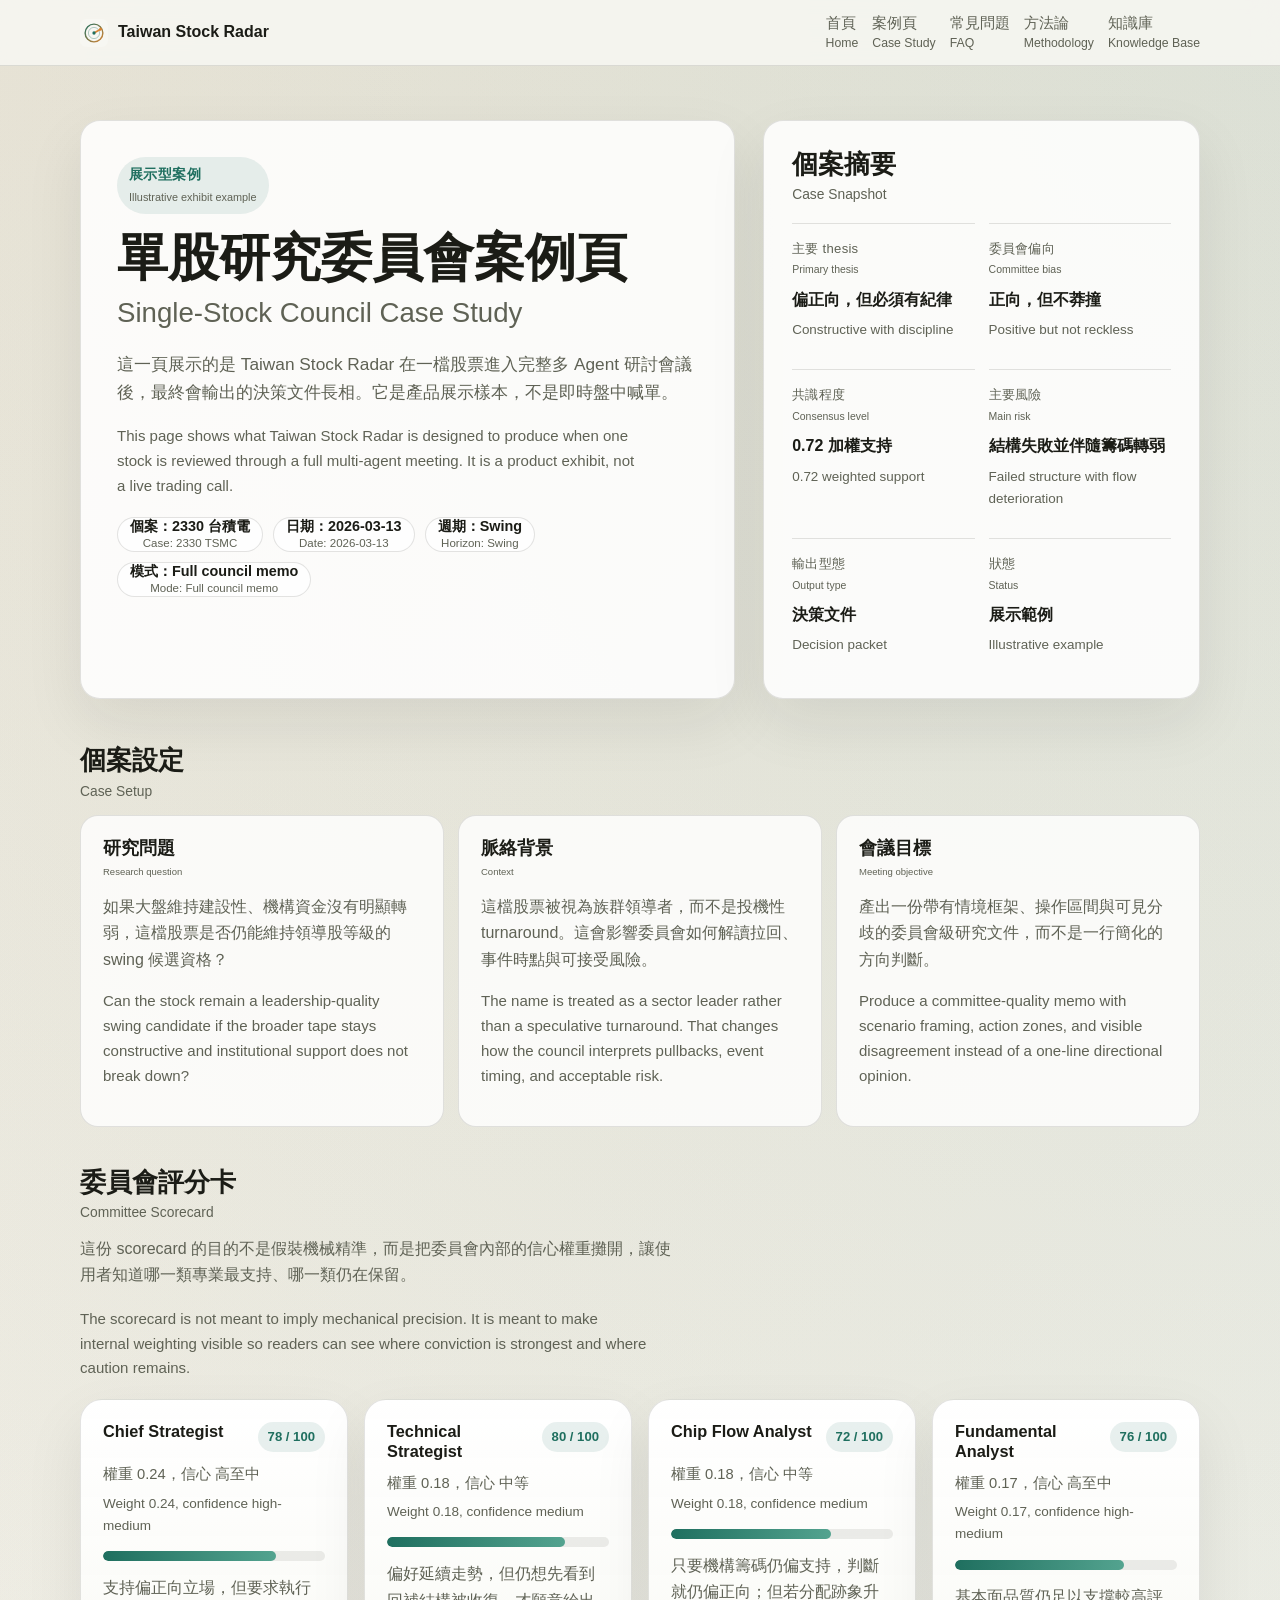
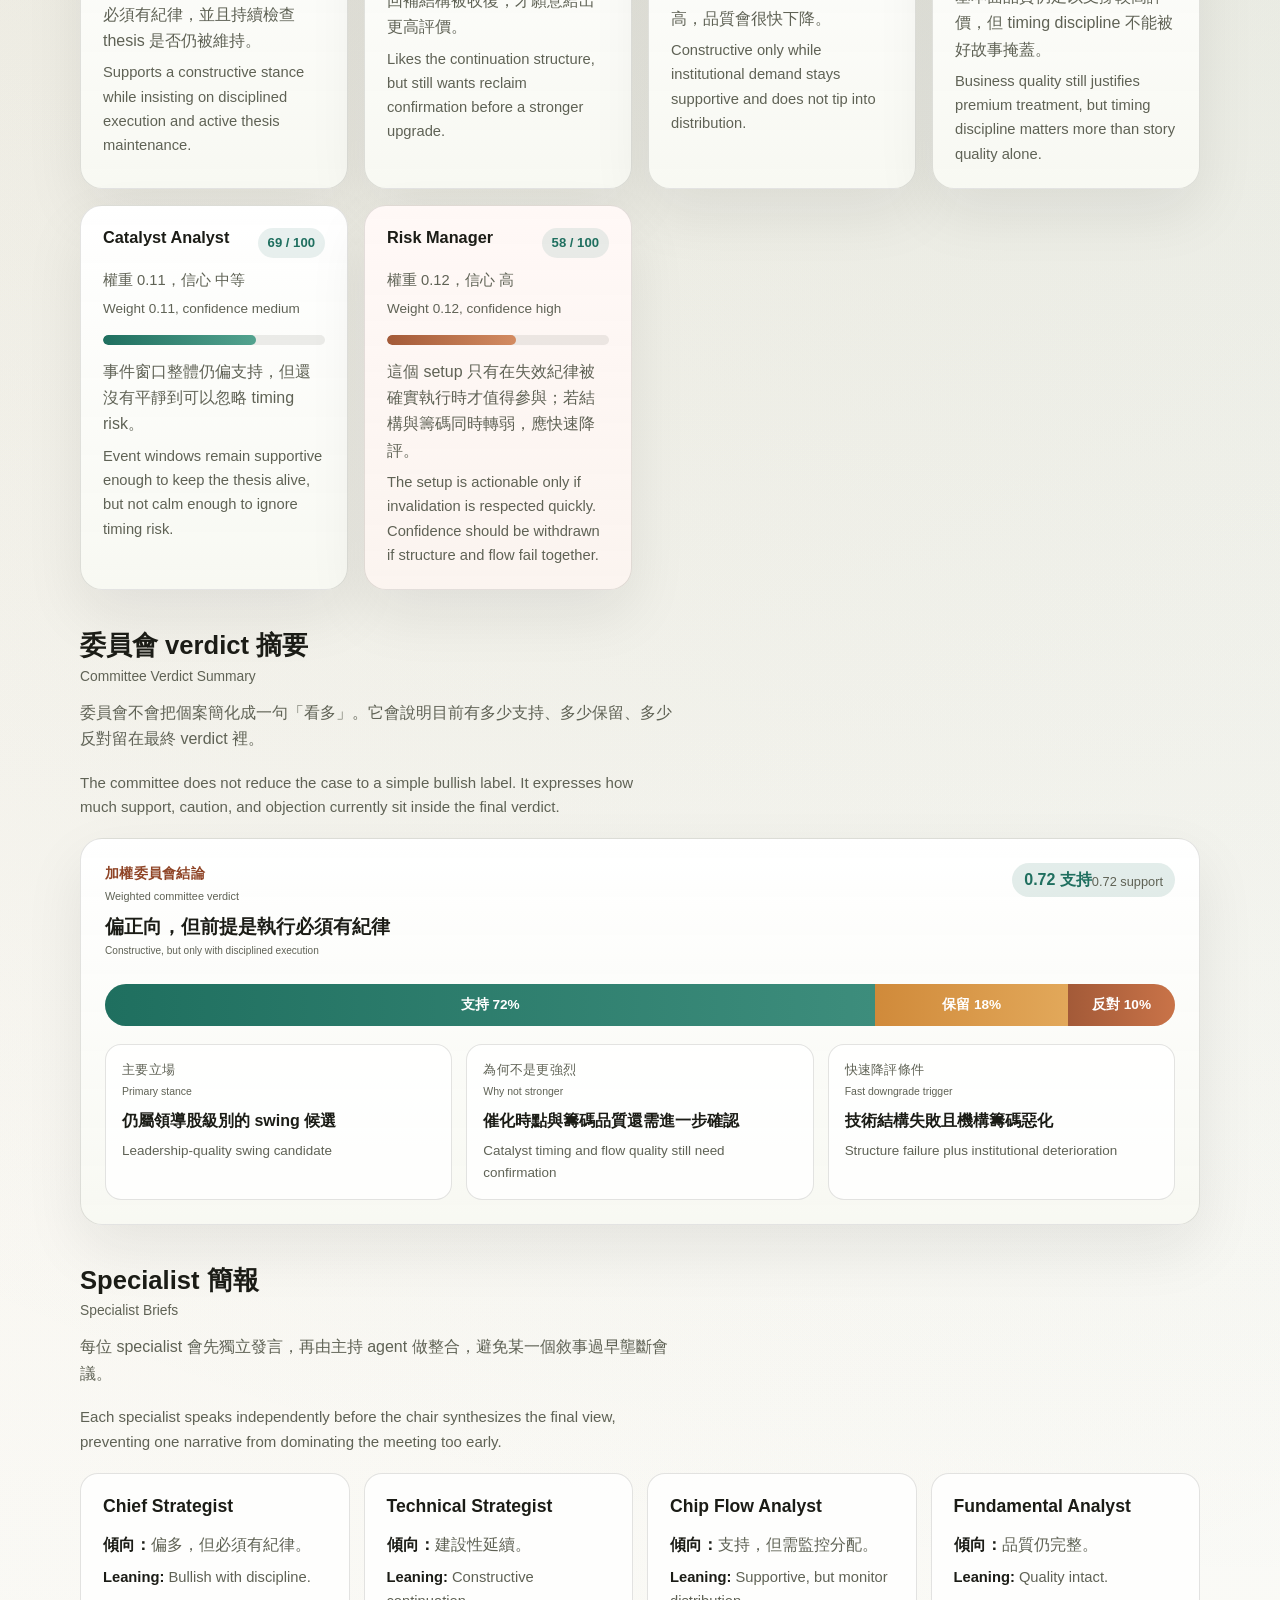
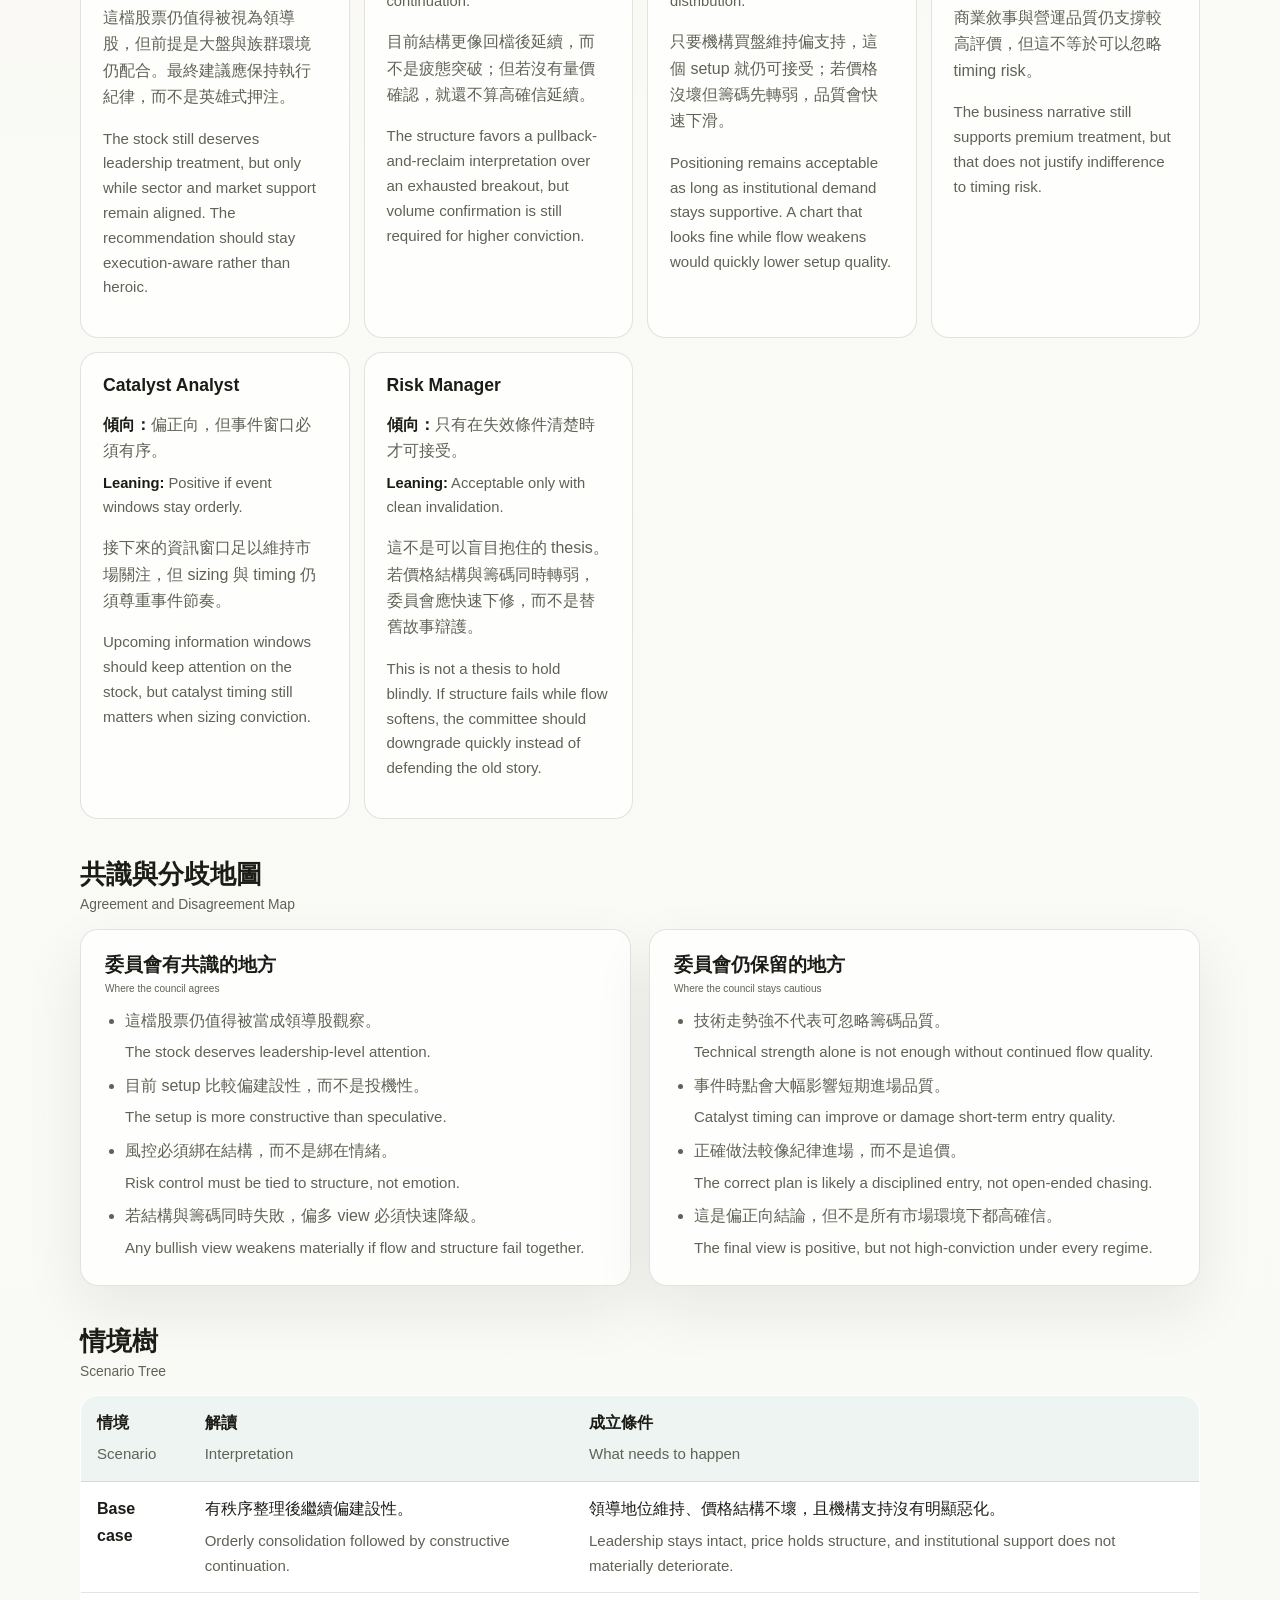
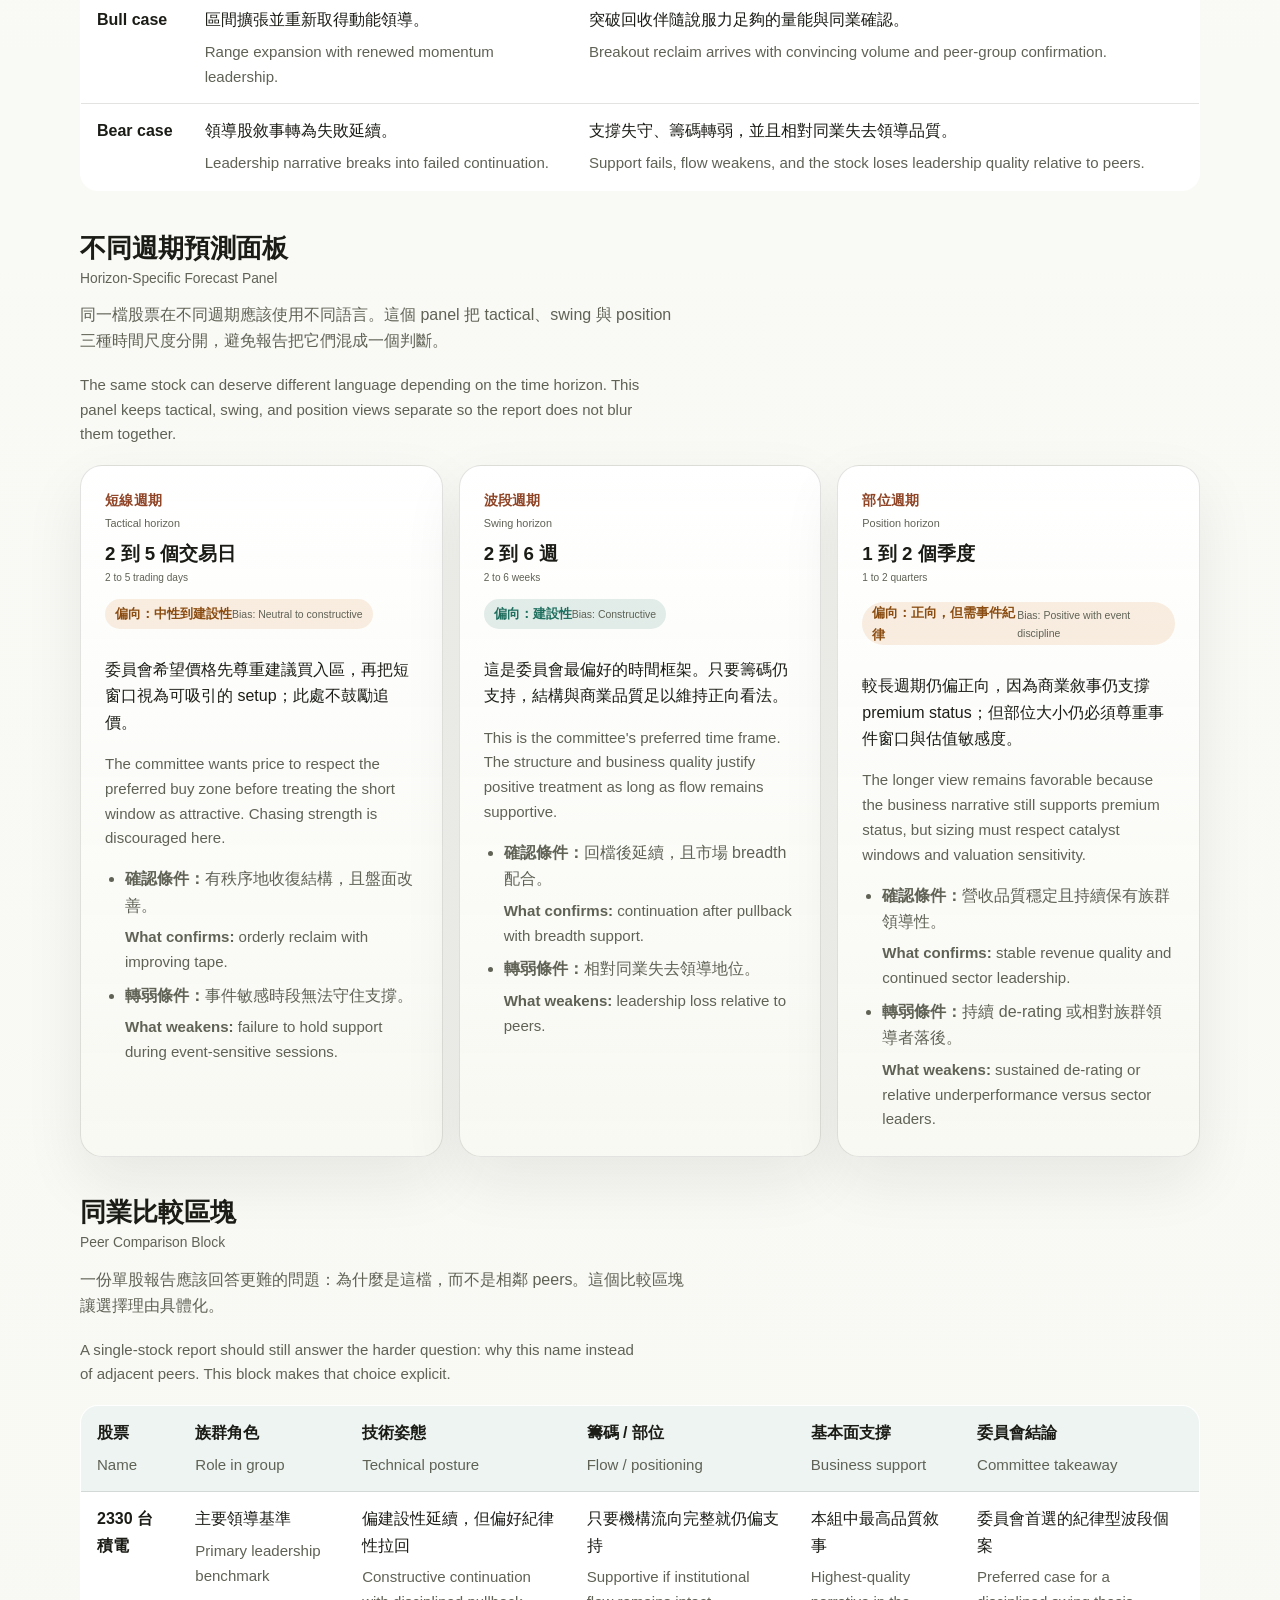
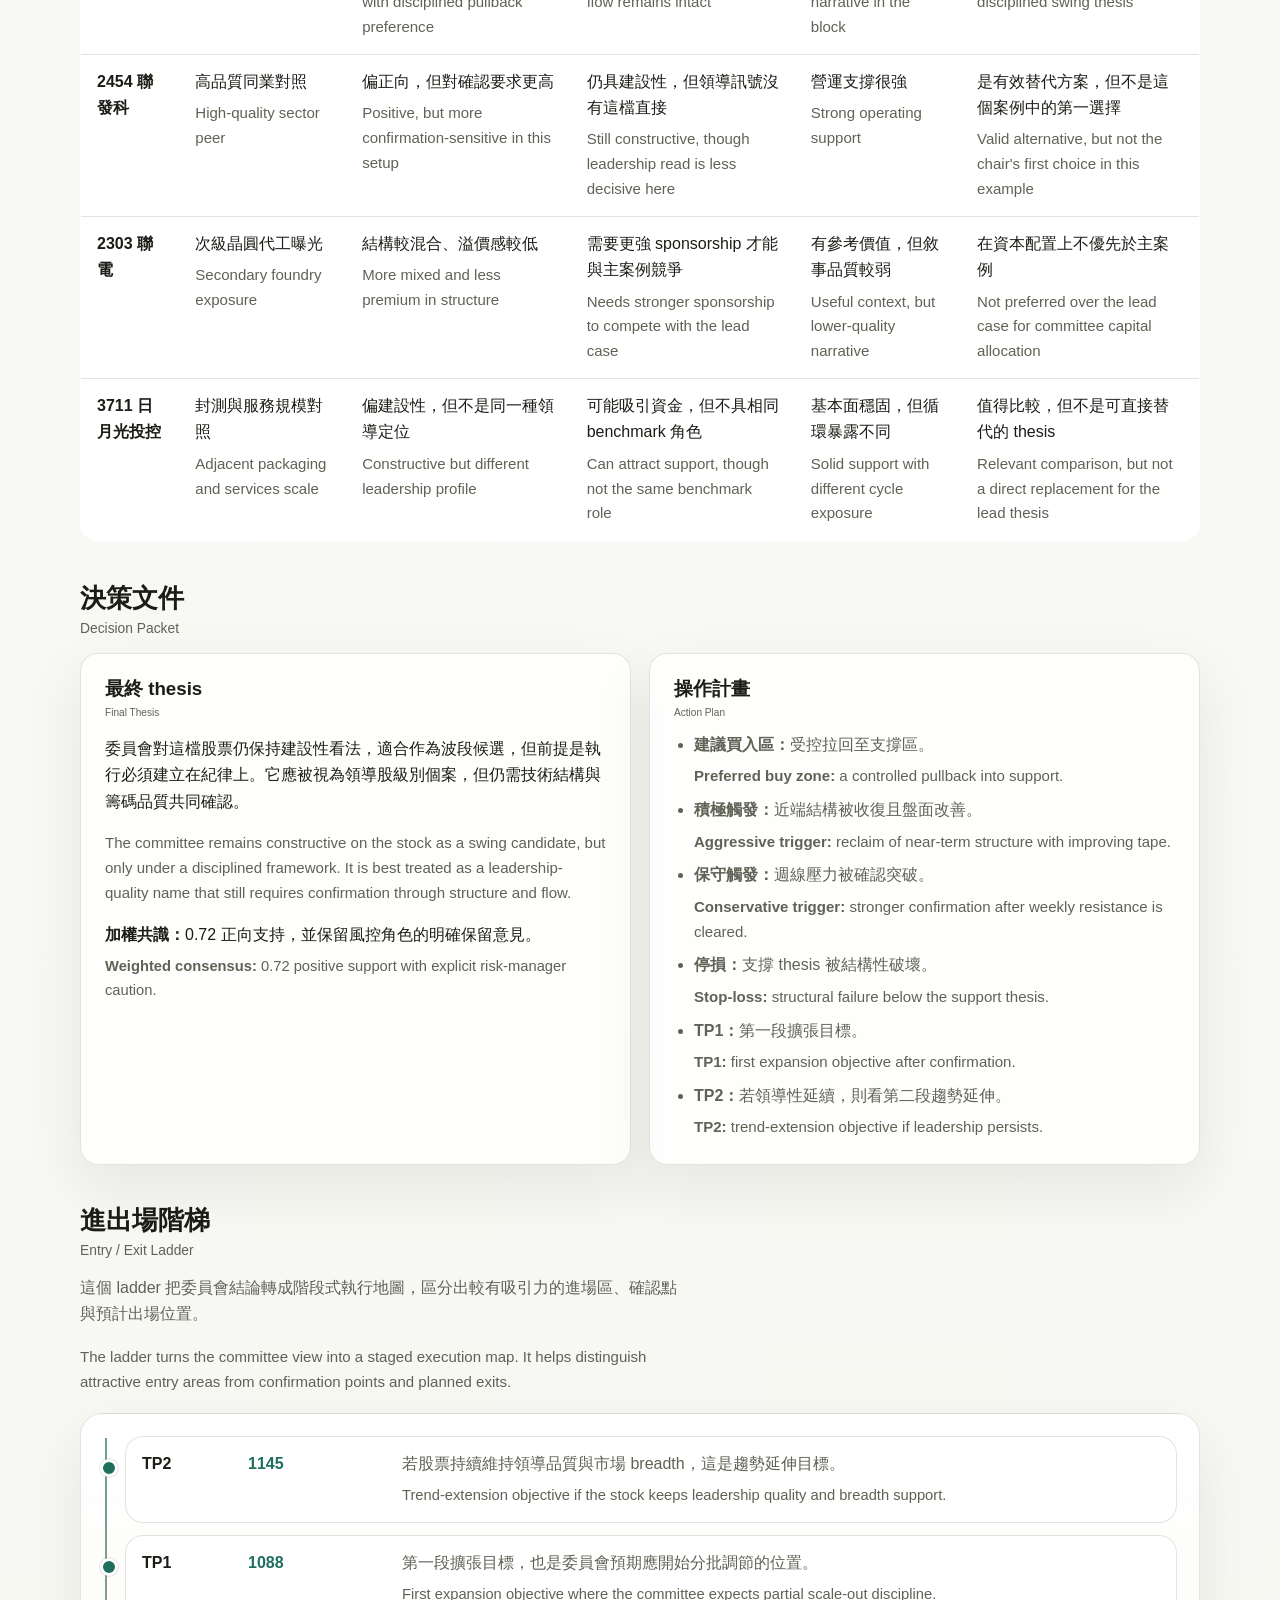
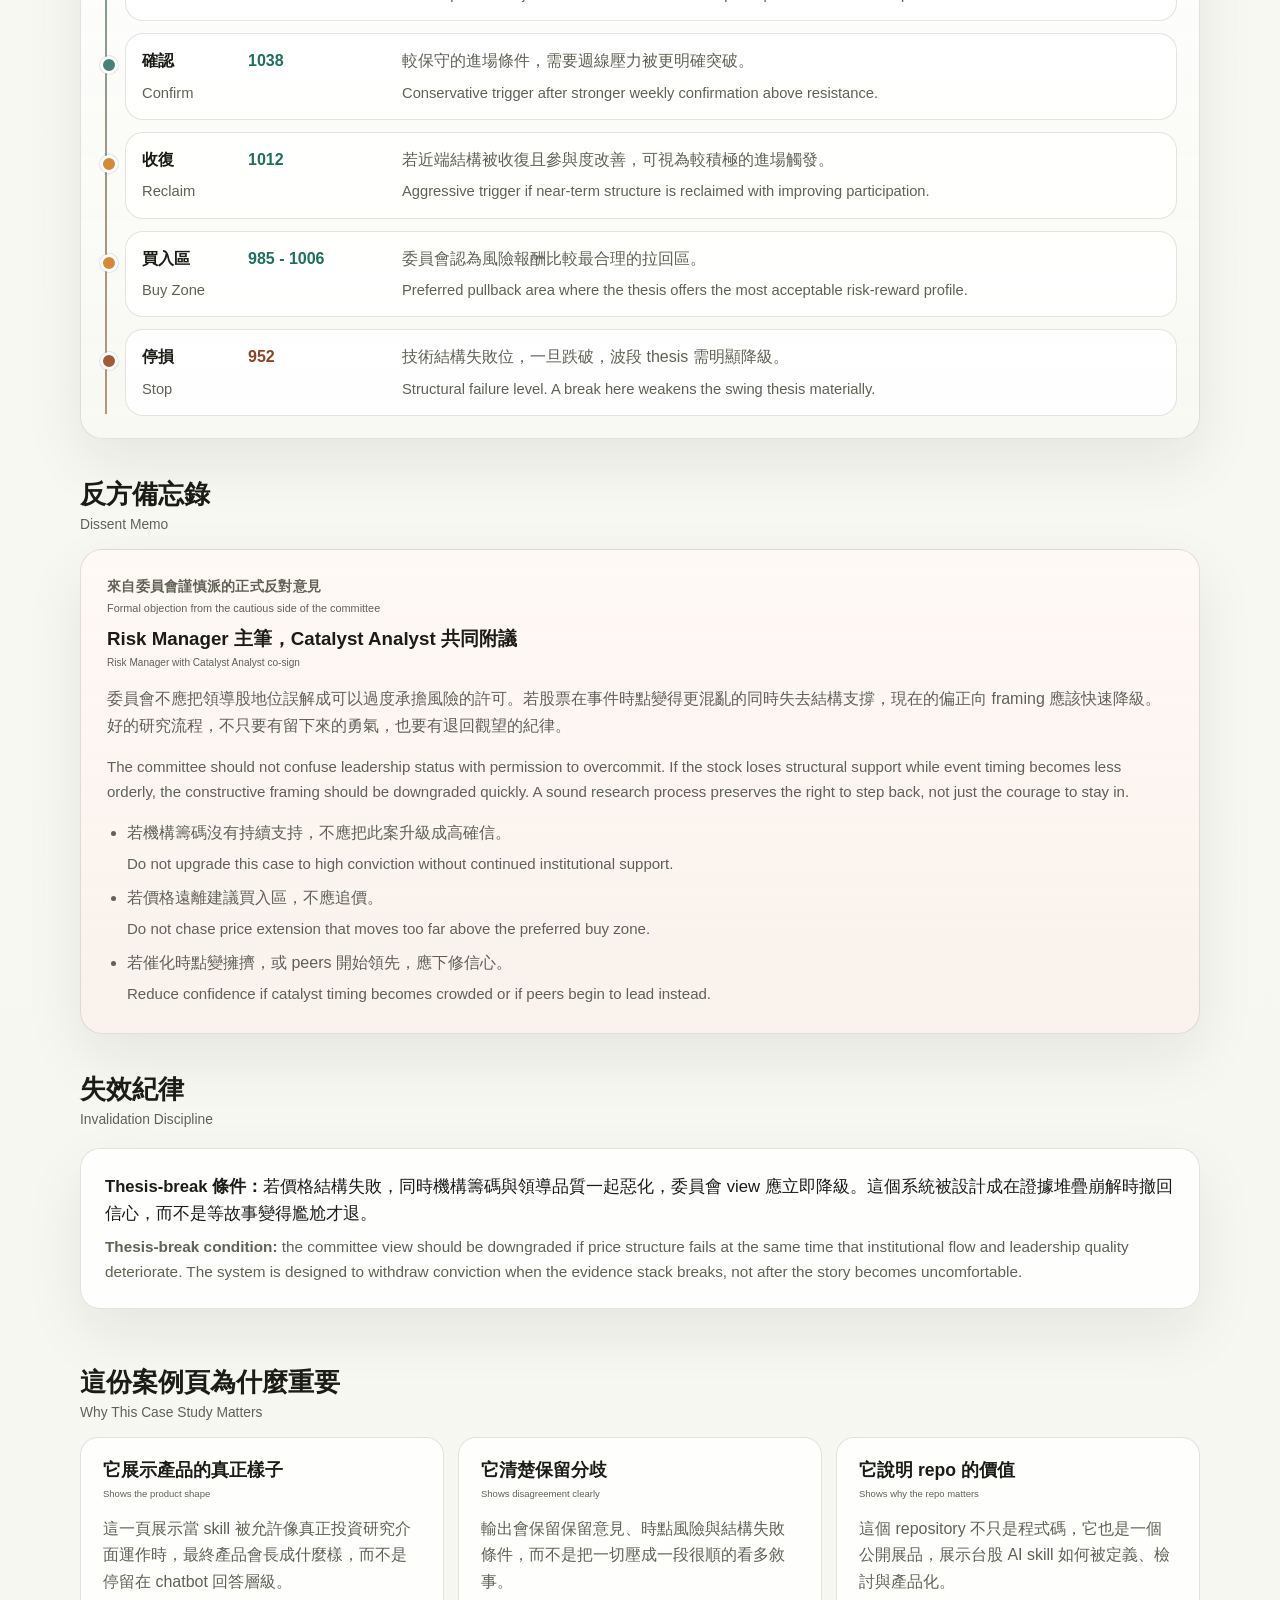
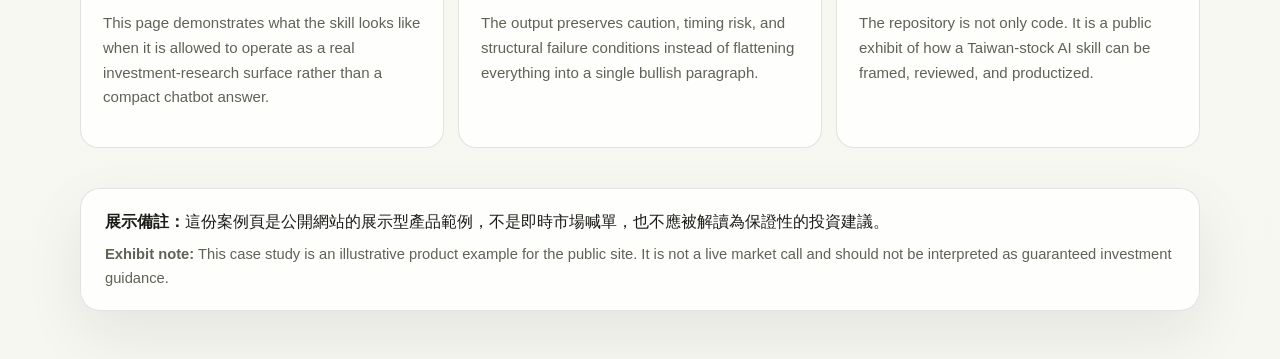
==== commit 84c1f228: "Localize public site to zh-Hant first" ====
--- a/docs/case-study.html
+++ b/docs/case-study.html
@@ -1,14 +1,14 @@
 <!DOCTYPE html>
-<html lang="en">
+<html lang="zh-Hant">
 <head>
   <meta charset="utf-8">
   <meta name="viewport" content="width=device-width, initial-scale=1">
-  <title>Taiwan Stock Radar Case Study</title>
-  <meta name="description" content="An illustrative single-stock case study for Taiwan Stock Radar, showing how a multi-agent council produces a professional Taiwan equity decision packet.">
+  <title>Taiwan Stock Radar 案例頁 Case Study</title>
+  <meta name="description" content="Taiwan Stock Radar 單股案例頁，展示多 Agent 台股研究委員會如何形成正式決策文件，包含評分、情境預測、買賣區間與反方意見。">
   <link rel="canonical" href="https://rabbit68116-ux.github.io/taiwan-stock-radar/case-study.html">
   <meta property="og:type" content="article">
-  <meta property="og:title" content="Taiwan Stock Radar Case Study">
-  <meta property="og:description" content="A full exhibit example of Taiwan Stock Radar's single-stock multi-agent research council output.">
+  <meta property="og:title" content="Taiwan Stock Radar 案例頁 Case Study">
+  <meta property="og:description" content="完整展示 Taiwan Stock Radar 單股多 Agent 研究會議的輸出樣貌。">
   <meta property="og:url" content="https://rabbit68116-ux.github.io/taiwan-stock-radar/case-study.html">
   <meta property="og:image" content="https://rabbit68116-ux.github.io/taiwan-stock-radar/assets/og-card.svg">
   <link rel="icon" href="assets/logo.svg" type="image/svg+xml">
@@ -22,11 +22,26 @@
         <span>Taiwan Stock Radar</span>
       </a>
       <nav class="nav" aria-label="Primary">
-        <a href="./">Home</a>
-        <a href="./case-study.html">Case Study</a>
-        <a href="./faq.html">FAQ</a>
-        <a href="./methodology.html">Methodology</a>
-        <a href="./docs.html">Knowledge Base</a>
+        <a href="./">
+          首頁
+          <span class="en-translation">Home</span>
+        </a>
+        <a href="./case-study.html">
+          案例頁
+          <span class="en-translation">Case Study</span>
+        </a>
+        <a href="./faq.html">
+          常見問題
+          <span class="en-translation">FAQ</span>
+        </a>
+        <a href="./methodology.html">
+          方法論
+          <span class="en-translation">Methodology</span>
+        </a>
+        <a href="./docs.html">
+          知識庫
+          <span class="en-translation">Knowledge Base</span>
+        </a>
       </nav>
     </div>
   </header>
@@ -35,43 +50,60 @@
     <section class="hero">
       <div class="hero-grid">
         <article class="hero-card">
-          <p class="eyebrow">Illustrative exhibit example</p>
-          <h1>Single-Stock Council Case Study</h1>
-          <p class="lead">This page shows what Taiwan Stock Radar is designed to produce when one stock is reviewed through a full multi-agent research meeting. It is a showcase artifact, not a live trading call.</p>
+          <p class="eyebrow">展示型案例<span class="en-translation">Illustrative exhibit example</span></p>
+          <h1>單股研究委員會案例頁
+            <span class="en-translation">Single-Stock Council Case Study</span>
+          </h1>
+          <p class="lead">這一頁展示的是 Taiwan Stock Radar 在一檔股票進入完整多 Agent 研討會議後，最終會輸出的決策文件長相。它是產品展示樣本，不是即時盤中喊單。</p>
+          <p class="lead en-translation">This page shows what Taiwan Stock Radar is designed to produce when one stock is reviewed through a full multi-agent meeting. It is a product exhibit, not a live trading call.</p>
           <div class="chip-row">
-            <span class="chip">Case: 2330 台積電</span>
-            <span class="chip">Date: 2026-03-13</span>
-            <span class="chip">Horizon: Swing</span>
-            <span class="chip">Mode: Full council memo</span>
+            <span class="chip">個案：2330 台積電<span class="en-translation">Case: 2330 TSMC</span></span>
+            <span class="chip">日期：2026-03-13<span class="en-translation">Date: 2026-03-13</span></span>
+            <span class="chip">週期：Swing<span class="en-translation">Horizon: Swing</span></span>
+            <span class="chip">模式：Full council memo<span class="en-translation">Mode: Full council memo</span></span>
           </div>
         </article>
 
         <aside class="panel">
-          <h2>Case Snapshot</h2>
+          <h2>個案摘要
+            <span class="en-translation">Case Snapshot</span>
+          </h2>
           <div class="meta-list">
             <div>
-              <span class="label">Primary thesis</span>
-              <span class="value">Constructive with discipline</span>
-            </div>
-            <div>
-              <span class="label">Committee bias</span>
-              <span class="value">Positive but not reckless</span>
-            </div>
-            <div>
-              <span class="label">Consensus level</span>
-              <span class="value">0.72 weighted support</span>
-            </div>
-            <div>
-              <span class="label">Main risk</span>
-              <span class="value">Failed structure with flow deterioration</span>
-            </div>
-            <div>
-              <span class="label">Output type</span>
-              <span class="value">Decision packet</span>
-            </div>
-            <div>
-              <span class="label">Status</span>
-              <span class="value">Illustrative example</span>
+              <span class="label">主要 thesis<span class="en-translation">Primary thesis</span></span>
+              <span class="value">偏正向，但必須有紀律
+                <span class="en-translation">Constructive with discipline</span>
+              </span>
+            </div>
+            <div>
+              <span class="label">委員會偏向<span class="en-translation">Committee bias</span></span>
+              <span class="value">正向，但不莽撞
+                <span class="en-translation">Positive but not reckless</span>
+              </span>
+            </div>
+            <div>
+              <span class="label">共識程度<span class="en-translation">Consensus level</span></span>
+              <span class="value">0.72 加權支持
+                <span class="en-translation">0.72 weighted support</span>
+              </span>
+            </div>
+            <div>
+              <span class="label">主要風險<span class="en-translation">Main risk</span></span>
+              <span class="value">結構失敗並伴隨籌碼轉弱
+                <span class="en-translation">Failed structure with flow deterioration</span>
+              </span>
+            </div>
+            <div>
+              <span class="label">輸出型態<span class="en-translation">Output type</span></span>
+              <span class="value">決策文件
+                <span class="en-translation">Decision packet</span>
+              </span>
+            </div>
+            <div>
+              <span class="label">狀態<span class="en-translation">Status</span></span>
+              <span class="value">展示範例
+                <span class="en-translation">Illustrative example</span>
+              </span>
             </div>
           </div>
         </aside>
@@ -80,204 +112,248 @@
 
     <main>
       <section>
-        <h2>Case Setup</h2>
+        <h2>個案設定
+          <span class="en-translation">Case Setup</span>
+        </h2>
         <div class="grid">
           <article class="card">
-            <h3>Research question</h3>
-            <p>Can the stock remain a leadership-quality swing candidate if the broader tape stays constructive and institutional support does not break down?</p>
-          </article>
-          <article class="card">
-            <h3>Context</h3>
-            <p>The name is treated as a sector leader rather than a speculative turnaround. That changes how the council interprets pullbacks, event timing, and acceptable risk.</p>
-          </article>
-          <article class="card">
-            <h3>Meeting objective</h3>
-            <p>Produce a committee-quality output with scenario framing, action zones, and visible disagreement instead of a one-line directional opinion.</p>
-          </article>
-        </div>
-      </section>
-
-      <section>
-        <h2>Committee Scorecard</h2>
-        <p class="section-intro">This scorecard shows how the council distributes conviction. The point is not to imply mechanical precision. The point is to make internal weighting visible.</p>
+            <h3>研究問題
+              <span class="en-translation">Research question</span>
+            </h3>
+            <p>如果大盤維持建設性、機構資金沒有明顯轉弱，這檔股票是否仍能維持領導股等級的 swing 候選資格？</p>
+            <p class="en-translation">Can the stock remain a leadership-quality swing candidate if the broader tape stays constructive and institutional support does not break down?</p>
+          </article>
+          <article class="card">
+            <h3>脈絡背景
+              <span class="en-translation">Context</span>
+            </h3>
+            <p>這檔股票被視為族群領導者，而不是投機性 turnaround。這會影響委員會如何解讀拉回、事件時點與可接受風險。</p>
+            <p class="en-translation">The name is treated as a sector leader rather than a speculative turnaround. That changes how the council interprets pullbacks, event timing, and acceptable risk.</p>
+          </article>
+          <article class="card">
+            <h3>會議目標
+              <span class="en-translation">Meeting objective</span>
+            </h3>
+            <p>產出一份帶有情境框架、操作區間與可見分歧的委員會級研究文件，而不是一行簡化的方向判斷。</p>
+            <p class="en-translation">Produce a committee-quality memo with scenario framing, action zones, and visible disagreement instead of a one-line directional opinion.</p>
+          </article>
+        </div>
+      </section>
+
+      <section>
+        <h2>委員會評分卡
+          <span class="en-translation">Committee Scorecard</span>
+        </h2>
+        <p class="section-intro">這份 scorecard 的目的不是假裝機械精準，而是把委員會內部的信心權重攤開，讓使用者知道哪一類專業最支持、哪一類仍在保留。</p>
+        <p class="section-intro en-translation">The scorecard is not meant to imply mechanical precision. It is meant to make internal weighting visible so readers can see where conviction is strongest and where caution remains.</p>
         <div class="scorecard-grid">
           <article class="scorecard-card">
             <div class="scorecard-head">
               <h3>Chief Strategist</h3>
               <span class="score-pill">78 / 100</span>
             </div>
-            <p class="score-meta">Weight 0.24 · Confidence High-Medium</p>
+            <p class="score-meta">權重 0.24，信心 高至中<span class="en-translation">Weight 0.24, confidence high-medium</span></p>
             <div class="score-meter"><span style="width: 78%"></span></div>
-            <p class="score-note">Supports a constructive stance while insisting on disciplined execution and clear thesis maintenance.</p>
+            <p class="score-note">支持偏正向立場，但要求執行必須有紀律，並且持續檢查 thesis 是否仍被維持。<span class="en-translation">Supports a constructive stance while insisting on disciplined execution and active thesis maintenance.</span></p>
           </article>
           <article class="scorecard-card">
             <div class="scorecard-head">
               <h3>Technical Strategist</h3>
               <span class="score-pill">80 / 100</span>
             </div>
-            <p class="score-meta">Weight 0.18 · Confidence Medium</p>
+            <p class="score-meta">權重 0.18，信心 中等<span class="en-translation">Weight 0.18, confidence medium</span></p>
             <div class="score-meter"><span style="width: 80%"></span></div>
-            <p class="score-note">Likes the continuation structure, but still wants reclaim confirmation before a stronger upgrade.</p>
+            <p class="score-note">偏好延續走勢，但仍想先看到回補結構被收復，才願意給出更高評價。<span class="en-translation">Likes the continuation structure, but still wants reclaim confirmation before a stronger upgrade.</span></p>
           </article>
           <article class="scorecard-card">
             <div class="scorecard-head">
               <h3>Chip Flow Analyst</h3>
               <span class="score-pill">72 / 100</span>
             </div>
-            <p class="score-meta">Weight 0.18 · Confidence Medium</p>
+            <p class="score-meta">權重 0.18，信心 中等<span class="en-translation">Weight 0.18, confidence medium</span></p>
             <div class="score-meter"><span style="width: 72%"></span></div>
-            <p class="score-note">Constructive only while institutional demand remains supportive and does not tip into distribution.</p>
+            <p class="score-note">只要機構籌碼仍偏支持，判斷就仍偏正向；但若分配跡象升高，品質會很快下降。<span class="en-translation">Constructive only while institutional demand stays supportive and does not tip into distribution.</span></p>
           </article>
           <article class="scorecard-card">
             <div class="scorecard-head">
               <h3>Fundamental Analyst</h3>
               <span class="score-pill">76 / 100</span>
             </div>
-            <p class="score-meta">Weight 0.17 · Confidence High-Medium</p>
+            <p class="score-meta">權重 0.17，信心 高至中<span class="en-translation">Weight 0.17, confidence high-medium</span></p>
             <div class="score-meter"><span style="width: 76%"></span></div>
-            <p class="score-note">Business quality still justifies premium treatment, but timing discipline matters more than story quality alone.</p>
+            <p class="score-note">基本面品質仍足以支撐較高評價，但 timing discipline 不能被好故事掩蓋。<span class="en-translation">Business quality still justifies premium treatment, but timing discipline matters more than story quality alone.</span></p>
           </article>
           <article class="scorecard-card">
             <div class="scorecard-head">
               <h3>Catalyst Analyst</h3>
               <span class="score-pill">69 / 100</span>
             </div>
-            <p class="score-meta">Weight 0.11 · Confidence Medium</p>
+            <p class="score-meta">權重 0.11，信心 中等<span class="en-translation">Weight 0.11, confidence medium</span></p>
             <div class="score-meter"><span style="width: 69%"></span></div>
-            <p class="score-note">Event windows are supportive enough to keep the thesis alive, but not calm enough to ignore timing risk.</p>
+            <p class="score-note">事件窗口整體仍偏支持，但還沒有平靜到可以忽略 timing risk。<span class="en-translation">Event windows remain supportive enough to keep the thesis alive, but not calm enough to ignore timing risk.</span></p>
           </article>
           <article class="scorecard-card scorecard-card-risk">
             <div class="scorecard-head">
               <h3>Risk Manager</h3>
               <span class="score-pill">58 / 100</span>
             </div>
-            <p class="score-meta">Weight 0.12 · Confidence High</p>
+            <p class="score-meta">權重 0.12，信心 高<span class="en-translation">Weight 0.12, confidence high</span></p>
             <div class="score-meter score-meter-risk"><span style="width: 58%"></span></div>
-            <p class="score-note">The setup is actionable only if invalidation is respected quickly. Confidence should be withdrawn if structure and flow fail together.</p>
-          </article>
-        </div>
-      </section>
-
-      <section>
-        <h2>Committee Verdict Summary</h2>
-        <p class="section-intro">The committee does not reduce the case to a simple bullish label. It expresses how much support, caution, and objection currently sit inside the final verdict.</p>
+            <p class="score-note">這個 setup 只有在失效紀律被確實執行時才值得參與；若結構與籌碼同時轉弱，應快速降評。<span class="en-translation">The setup is actionable only if invalidation is respected quickly. Confidence should be withdrawn if structure and flow fail together.</span></p>
+          </article>
+        </div>
+      </section>
+
+      <section>
+        <h2>委員會 verdict 摘要
+          <span class="en-translation">Committee Verdict Summary</span>
+        </h2>
+        <p class="section-intro">委員會不會把個案簡化成一句「看多」。它會說明目前有多少支持、多少保留、多少反對留在最終 verdict 裡。</p>
+        <p class="section-intro en-translation">The committee does not reduce the case to a simple bullish label. It expresses how much support, caution, and objection currently sit inside the final verdict.</p>
         <div class="verdict-card">
           <div class="verdict-head">
             <div>
-              <p class="memo-label">Weighted committee verdict</p>
-              <h3>Constructive, but only with disciplined execution</h3>
-            </div>
-            <div class="verdict-badge">0.72 support</div>
+              <p class="memo-label">加權委員會結論<span class="en-translation">Weighted committee verdict</span></p>
+              <h3>偏正向，但前提是執行必須有紀律
+                <span class="en-translation">Constructive, but only with disciplined execution</span>
+              </h3>
+            </div>
+            <div class="verdict-badge">0.72 支持
+              <span class="en-translation">0.72 support</span>
+            </div>
           </div>
           <div class="verdict-bar" aria-label="Committee verdict distribution">
-            <span class="verdict-positive" style="width: 72%">Support 72%</span>
-            <span class="verdict-caution" style="width: 18%">Caution 18%</span>
-            <span class="verdict-risk" style="width: 10%">Objection 10%</span>
+            <span class="verdict-positive" style="width: 72%">支持 72%</span>
+            <span class="verdict-caution" style="width: 18%">保留 18%</span>
+            <span class="verdict-risk" style="width: 10%">反對 10%</span>
           </div>
           <div class="verdict-notes">
             <div>
-              <span class="label">Primary stance</span>
-              <span class="value">Leadership-quality swing candidate</span>
-            </div>
-            <div>
-              <span class="label">Why not stronger</span>
-              <span class="value">Catalyst timing and flow quality still need confirmation</span>
-            </div>
-            <div>
-              <span class="label">Fast downgrade trigger</span>
-              <span class="value">Structure failure plus institutional deterioration</span>
-            </div>
-          </div>
-        </div>
-      </section>
-
-      <section>
-        <h2>Specialist Briefs</h2>
-        <p class="section-intro">Each specialist speaks independently before the chair synthesizes the final view.</p>
+              <span class="label">主要立場<span class="en-translation">Primary stance</span></span>
+              <span class="value">仍屬領導股級別的 swing 候選
+                <span class="en-translation">Leadership-quality swing candidate</span>
+              </span>
+            </div>
+            <div>
+              <span class="label">為何不是更強烈<span class="en-translation">Why not stronger</span></span>
+              <span class="value">催化時點與籌碼品質還需進一步確認
+                <span class="en-translation">Catalyst timing and flow quality still need confirmation</span>
+              </span>
+            </div>
+            <div>
+              <span class="label">快速降評條件<span class="en-translation">Fast downgrade trigger</span></span>
+              <span class="value">技術結構失敗且機構籌碼惡化
+                <span class="en-translation">Structure failure plus institutional deterioration</span>
+              </span>
+            </div>
+          </div>
+        </div>
+      </section>
+
+      <section>
+        <h2>Specialist 簡報
+          <span class="en-translation">Specialist Briefs</span>
+        </h2>
+        <p class="section-intro">每位 specialist 會先獨立發言，再由主持 agent 做整合，避免某一個敘事過早壟斷會議。</p>
+        <p class="section-intro en-translation">Each specialist speaks independently before the chair synthesizes the final view, preventing one narrative from dominating the meeting too early.</p>
         <div class="grid">
           <article class="card">
             <h3>Chief Strategist</h3>
-            <p><strong>Leaning:</strong> Bullish with discipline.</p>
-            <p>The stock still deserves leadership treatment, but the conclusion only holds while sector and market support remain aligned. The final recommendation should stay execution-aware rather than heroic.</p>
+            <p><strong>傾向：</strong>偏多，但必須有紀律。<span class="en-translation"><strong>Leaning:</strong> Bullish with discipline.</span></p>
+            <p>這檔股票仍值得被視為領導股，但前提是大盤與族群環境仍配合。最終建議應保持執行紀律，而不是英雄式押注。</p>
+            <p class="en-translation">The stock still deserves leadership treatment, but only while sector and market support remain aligned. The recommendation should stay execution-aware rather than heroic.</p>
           </article>
           <article class="card">
             <h3>Technical Strategist</h3>
-            <p><strong>Leaning:</strong> Constructive continuation.</p>
-            <p>The structure favors a pullback-and-reclaim interpretation over an exhausted breakout. Volume confirmation is still required for a higher-conviction continuation view.</p>
+            <p><strong>傾向：</strong>建設性延續。<span class="en-translation"><strong>Leaning:</strong> Constructive continuation.</span></p>
+            <p>目前結構更像回檔後延續，而不是疲態突破；但若沒有量價確認，就還不算高確信延續。</p>
+            <p class="en-translation">The structure favors a pullback-and-reclaim interpretation over an exhausted breakout, but volume confirmation is still required for higher conviction.</p>
           </article>
           <article class="card">
             <h3>Chip Flow Analyst</h3>
-            <p><strong>Leaning:</strong> Supportive, but monitor distribution.</p>
-            <p>Positioning remains acceptable as long as institutional demand stays net-supportive. A chart that looks fine while flow weakens would lower the quality of the setup quickly.</p>
+            <p><strong>傾向：</strong>支持，但需監控分配。<span class="en-translation"><strong>Leaning:</strong> Supportive, but monitor distribution.</span></p>
+            <p>只要機構買盤維持偏支持，這個 setup 就仍可接受；若價格沒壞但籌碼先轉弱，品質會快速下滑。</p>
+            <p class="en-translation">Positioning remains acceptable as long as institutional demand stays supportive. A chart that looks fine while flow weakens would quickly lower setup quality.</p>
           </article>
           <article class="card">
             <h3>Fundamental Analyst</h3>
-            <p><strong>Leaning:</strong> Quality intact.</p>
-            <p>The business narrative still supports premium treatment. Revenue quality and product-cycle visibility justify constructive bias, but not indifference to timing risk.</p>
+            <p><strong>傾向：</strong>品質仍完整。<span class="en-translation"><strong>Leaning:</strong> Quality intact.</span></p>
+            <p>商業敘事與營運品質仍支撐較高評價，但這不等於可以忽略 timing risk。</p>
+            <p class="en-translation">The business narrative still supports premium treatment, but that does not justify indifference to timing risk.</p>
           </article>
           <article class="card">
             <h3>Catalyst Analyst</h3>
-            <p><strong>Leaning:</strong> Positive if event window stays orderly.</p>
-            <p>Upcoming information windows should support attention rather than force avoidance, but catalyst timing must not be ignored when sizing conviction.</p>
+            <p><strong>傾向：</strong>偏正向，但事件窗口必須有序。<span class="en-translation"><strong>Leaning:</strong> Positive if event windows stay orderly.</span></p>
+            <p>接下來的資訊窗口足以維持市場關注，但 sizing 與 timing 仍須尊重事件節奏。</p>
+            <p class="en-translation">Upcoming information windows should keep attention on the stock, but catalyst timing still matters when sizing conviction.</p>
           </article>
           <article class="card">
             <h3>Risk Manager</h3>
-            <p><strong>Leaning:</strong> Acceptable only with clean invalidation.</p>
-            <p>This is not a thesis to hold blindly. If price structure fails while flow softens, the committee should downgrade quickly instead of defending the old narrative.</p>
-          </article>
-        </div>
-      </section>
-
-      <section>
-        <h2>Agreement and Disagreement Map</h2>
+            <p><strong>傾向：</strong>只有在失效條件清楚時才可接受。<span class="en-translation"><strong>Leaning:</strong> Acceptable only with clean invalidation.</span></p>
+            <p>這不是可以盲目抱住的 thesis。若價格結構與籌碼同時轉弱，委員會應快速下修，而不是替舊故事辯護。</p>
+            <p class="en-translation">This is not a thesis to hold blindly. If structure fails while flow softens, the committee should downgrade quickly instead of defending the old story.</p>
+          </article>
+        </div>
+      </section>
+
+      <section>
+        <h2>共識與分歧地圖
+          <span class="en-translation">Agreement and Disagreement Map</span>
+        </h2>
         <div class="split-grid">
           <article class="analysis-card">
-            <h3>Where the council agrees</h3>
+            <h3>委員會有共識的地方
+              <span class="en-translation">Where the council agrees</span>
+            </h3>
             <ul>
-              <li>The stock deserves leadership-level attention.</li>
-              <li>The current setup is more constructive than speculative.</li>
-              <li>Risk control must be tied to structure, not emotion.</li>
-              <li>Any bullish view weakens materially if flow and structure fail together.</li>
+              <li>這檔股票仍值得被當成領導股觀察。<span class="en-translation">The stock deserves leadership-level attention.</span></li>
+              <li>目前 setup 比較偏建設性，而不是投機性。<span class="en-translation">The setup is more constructive than speculative.</span></li>
+              <li>風控必須綁在結構，而不是綁在情緒。<span class="en-translation">Risk control must be tied to structure, not emotion.</span></li>
+              <li>若結構與籌碼同時失敗，偏多 view 必須快速降級。<span class="en-translation">Any bullish view weakens materially if flow and structure fail together.</span></li>
             </ul>
           </article>
           <article class="analysis-card">
-            <h3>Where the council stays cautious</h3>
+            <h3>委員會仍保留的地方
+              <span class="en-translation">Where the council stays cautious</span>
+            </h3>
             <ul>
-              <li>Technical strength alone is not enough without continued flow quality.</li>
-              <li>Catalyst timing can improve or damage short-term entry quality.</li>
-              <li>The correct plan is likely a disciplined entry, not open-ended chasing.</li>
-              <li>The final view is positive, but not high-conviction under every market regime.</li>
+              <li>技術走勢強不代表可忽略籌碼品質。<span class="en-translation">Technical strength alone is not enough without continued flow quality.</span></li>
+              <li>事件時點會大幅影響短期進場品質。<span class="en-translation">Catalyst timing can improve or damage short-term entry quality.</span></li>
+              <li>正確做法較像紀律進場，而不是追價。<span class="en-translation">The correct plan is likely a disciplined entry, not open-ended chasing.</span></li>
+              <li>這是偏正向結論，但不是所有市場環境下都高確信。<span class="en-translation">The final view is positive, but not high-conviction under every regime.</span></li>
             </ul>
           </article>
         </div>
       </section>
 
       <section>
-        <h2>Scenario Tree</h2>
+        <h2>情境樹
+          <span class="en-translation">Scenario Tree</span>
+        </h2>
         <div class="table-scroll">
           <table>
             <thead>
               <tr>
-                <th>Scenario</th>
-                <th>Interpretation</th>
-                <th>What needs to happen</th>
+                <th>情境<span class="en-translation">Scenario</span></th>
+                <th>解讀<span class="en-translation">Interpretation</span></th>
+                <th>成立條件<span class="en-translation">What needs to happen</span></th>
               </tr>
             </thead>
             <tbody>
               <tr>
                 <td><strong>Base case</strong></td>
-                <td>Orderly consolidation followed by constructive continuation.</td>
-                <td>Leadership stays intact, price holds structure, and institutional support does not meaningfully deteriorate.</td>
+                <td>有秩序整理後繼續偏建設性。<span class="en-translation">Orderly consolidation followed by constructive continuation.</span></td>
+                <td>領導地位維持、價格結構不壞，且機構支持沒有明顯惡化。<span class="en-translation">Leadership stays intact, price holds structure, and institutional support does not materially deteriorate.</span></td>
               </tr>
               <tr>
                 <td><strong>Bull case</strong></td>
-                <td>Range expansion with renewed momentum leadership.</td>
-                <td>Breakout reclaim arrives with convincing volume and peer-group confirmation.</td>
+                <td>區間擴張並重新取得動能領導。<span class="en-translation">Range expansion with renewed momentum leadership.</span></td>
+                <td>突破回收伴隨說服力足夠的量能與同業確認。<span class="en-translation">Breakout reclaim arrives with convincing volume and peer-group confirmation.</span></td>
               </tr>
               <tr>
                 <td><strong>Bear case</strong></td>
-                <td>Leadership narrative breaks into failed continuation.</td>
-                <td>Support fails, flow weakens, and the stock loses its leadership quality relative to peers.</td>
+                <td>領導股敘事轉為失敗延續。<span class="en-translation">Leadership narrative breaks into failed continuation.</span></td>
+                <td>支撐失守、籌碼轉弱，並且相對同業失去領導品質。<span class="en-translation">Support fails, flow weakens, and the stock loses leadership quality relative to peers.</span></td>
               </tr>
             </tbody>
           </table>
@@ -285,89 +361,104 @@
       </section>
 
       <section>
-        <h2>Horizon-Specific Forecast Panel</h2>
-        <p class="section-intro">The same stock can deserve different language depending on the time horizon. The panel below keeps tactical, swing, and position views separate so the report does not blur them together.</p>
+        <h2>不同週期預測面板
+          <span class="en-translation">Horizon-Specific Forecast Panel</span>
+        </h2>
+        <p class="section-intro">同一檔股票在不同週期應該使用不同語言。這個 panel 把 tactical、swing 與 position 三種時間尺度分開，避免報告把它們混成一個判斷。</p>
+        <p class="section-intro en-translation">The same stock can deserve different language depending on the time horizon. This panel keeps tactical, swing, and position views separate so the report does not blur them together.</p>
         <div class="forecast-grid">
           <article class="forecast-card">
-            <p class="memo-label">Tactical horizon</p>
-            <h3>2 to 5 trading days</h3>
-            <div class="forecast-pill">Bias: Neutral to constructive</div>
-            <p>The committee wants price to respect the preferred buy zone before treating the short window as attractive. Chasing strength is discouraged here.</p>
+            <p class="memo-label">短線週期<span class="en-translation">Tactical horizon</span></p>
+            <h3>2 到 5 個交易日
+              <span class="en-translation">2 to 5 trading days</span>
+            </h3>
+            <div class="forecast-pill">偏向：中性到建設性<span class="en-translation">Bias: Neutral to constructive</span></div>
+            <p>委員會希望價格先尊重建議買入區，再把短窗口視為可吸引的 setup；此處不鼓勵追價。</p>
+            <p class="en-translation">The committee wants price to respect the preferred buy zone before treating the short window as attractive. Chasing strength is discouraged here.</p>
             <ul class="memo-list">
-              <li><strong>What confirms:</strong> orderly reclaim with improving tape.</li>
-              <li><strong>What weakens:</strong> failure to hold support during event-sensitive sessions.</li>
+              <li><strong>確認條件：</strong>有秩序地收復結構，且盤面改善。<span class="en-translation"><strong>What confirms:</strong> orderly reclaim with improving tape.</span></li>
+              <li><strong>轉弱條件：</strong>事件敏感時段無法守住支撐。<span class="en-translation"><strong>What weakens:</strong> failure to hold support during event-sensitive sessions.</span></li>
             </ul>
           </article>
           <article class="forecast-card">
-            <p class="memo-label">Swing horizon</p>
-            <h3>2 to 6 weeks</h3>
-            <div class="forecast-pill forecast-pill-strong">Bias: Constructive</div>
-            <p>This is the committee's preferred time frame. The structure and business quality justify positive treatment as long as flow remains supportive.</p>
+            <p class="memo-label">波段週期<span class="en-translation">Swing horizon</span></p>
+            <h3>2 到 6 週
+              <span class="en-translation">2 to 6 weeks</span>
+            </h3>
+            <div class="forecast-pill forecast-pill-strong">偏向：建設性<span class="en-translation">Bias: Constructive</span></div>
+            <p>這是委員會最偏好的時間框架。只要籌碼仍支持，結構與商業品質足以維持正向看法。</p>
+            <p class="en-translation">This is the committee's preferred time frame. The structure and business quality justify positive treatment as long as flow remains supportive.</p>
             <ul class="memo-list">
-              <li><strong>What confirms:</strong> continuation after pullback with breadth support.</li>
-              <li><strong>What weakens:</strong> leadership loss relative to peers.</li>
+              <li><strong>確認條件：</strong>回檔後延續，且市場 breadth 配合。<span class="en-translation"><strong>What confirms:</strong> continuation after pullback with breadth support.</span></li>
+              <li><strong>轉弱條件：</strong>相對同業失去領導地位。<span class="en-translation"><strong>What weakens:</strong> leadership loss relative to peers.</span></li>
             </ul>
           </article>
           <article class="forecast-card">
-            <p class="memo-label">Position horizon</p>
-            <h3>1 to 2 quarters</h3>
-            <div class="forecast-pill">Bias: Positive with event discipline</div>
-            <p>The longer view remains favorable because the business narrative still supports premium status, but position sizing must still respect catalyst windows and valuation sensitivity.</p>
+            <p class="memo-label">部位週期<span class="en-translation">Position horizon</span></p>
+            <h3>1 到 2 個季度
+              <span class="en-translation">1 to 2 quarters</span>
+            </h3>
+            <div class="forecast-pill">偏向：正向，但需事件紀律<span class="en-translation">Bias: Positive with event discipline</span></div>
+            <p>較長週期仍偏正向，因為商業敘事仍支撐 premium status；但部位大小仍必須尊重事件窗口與估值敏感度。</p>
+            <p class="en-translation">The longer view remains favorable because the business narrative still supports premium status, but sizing must respect catalyst windows and valuation sensitivity.</p>
             <ul class="memo-list">
-              <li><strong>What confirms:</strong> stable revenue quality and continued sector leadership.</li>
-              <li><strong>What weakens:</strong> sustained de-rating or relative underperformance versus sector leaders.</li>
+              <li><strong>確認條件：</strong>營收品質穩定且持續保有族群領導性。<span class="en-translation"><strong>What confirms:</strong> stable revenue quality and continued sector leadership.</span></li>
+              <li><strong>轉弱條件：</strong>持續 de-rating 或相對族群領導者落後。<span class="en-translation"><strong>What weakens:</strong> sustained de-rating or relative underperformance versus sector leaders.</span></li>
             </ul>
           </article>
         </div>
       </section>
 
       <section>
-        <h2>Peer Comparison Block</h2>
-        <p class="section-intro">A single-stock report should still answer the harder question: why this name instead of adjacent peers. This comparison block makes that choice explicit.</p>
+        <h2>同業比較區塊
+          <span class="en-translation">Peer Comparison Block</span>
+        </h2>
+        <p class="section-intro">一份單股報告應該回答更難的問題：為什麼是這檔，而不是相鄰 peers。這個比較區塊讓選擇理由具體化。</p>
+        <p class="section-intro en-translation">A single-stock report should still answer the harder question: why this name instead of adjacent peers. This block makes that choice explicit.</p>
         <div class="table-scroll">
           <table>
             <thead>
               <tr>
-                <th>Name</th>
-                <th>Role in group</th>
-                <th>Technical posture</th>
-                <th>Flow / positioning</th>
-                <th>Business support</th>
-                <th>Committee takeaway</th>
+                <th>股票<span class="en-translation">Name</span></th>
+                <th>族群角色<span class="en-translation">Role in group</span></th>
+                <th>技術姿態<span class="en-translation">Technical posture</span></th>
+                <th>籌碼 / 部位<span class="en-translation">Flow / positioning</span></th>
+                <th>基本面支撐<span class="en-translation">Business support</span></th>
+                <th>委員會結論<span class="en-translation">Committee takeaway</span></th>
               </tr>
             </thead>
             <tbody>
               <tr>
                 <td><strong>2330 台積電</strong></td>
-                <td>Primary leadership benchmark</td>
-                <td>Constructive continuation with disciplined pullback preference</td>
-                <td>Supportive if institutional flow remains intact</td>
-                <td>Highest-quality narrative in the block</td>
-                <td>Preferred case for a disciplined swing thesis</td>
+                <td>主要領導基準<span class="en-translation">Primary leadership benchmark</span></td>
+                <td>偏建設性延續，但偏好紀律性拉回<span class="en-translation">Constructive continuation with disciplined pullback preference</span></td>
+                <td>只要機構流向完整就仍偏支持<span class="en-translation">Supportive if institutional flow remains intact</span></td>
+                <td>本組中最高品質敘事<span class="en-translation">Highest-quality narrative in the block</span></td>
+                <td>委員會首選的紀律型波段個案<span class="en-translation">Preferred case for a disciplined swing thesis</span></td>
               </tr>
               <tr>
                 <td><strong>2454 聯發科</strong></td>
-                <td>High-quality sector peer</td>
-                <td>Positive, but more confirmation-sensitive in this setup</td>
-                <td>Still constructive, though leadership read is less decisive here</td>
-                <td>Strong operating support</td>
-                <td>Valid alternative, but not the chair's first choice in this example</td>
+                <td>高品質同業對照<span class="en-translation">High-quality sector peer</span></td>
+                <td>偏正向，但對確認要求更高<span class="en-translation">Positive, but more confirmation-sensitive in this setup</span></td>
+                <td>仍具建設性，但領導訊號沒有這檔直接<span class="en-translation">Still constructive, though leadership read is less decisive here</span></td>
+                <td>營運支撐很強<span class="en-translation">Strong operating support</span></td>
+                <td>是有效替代方案，但不是這個案例中的第一選擇<span class="en-translation">Valid alternative, but not the chair's first choice in this example</span></td>
               </tr>
               <tr>
                 <td><strong>2303 聯電</strong></td>
-                <td>Secondary foundry exposure</td>
-                <td>More mixed and less premium in structure</td>
-                <td>Needs stronger sponsorship to compete with the lead case</td>
-                <td>Useful context, but lower-quality narrative</td>
-                <td>Not preferred over the lead case for committee capital allocation</td>
+                <td>次級晶圓代工曝光<span class="en-translation">Secondary foundry exposure</span></td>
+                <td>結構較混合、溢價感較低<span class="en-translation">More mixed and less premium in structure</span></td>
+                <td>需要更強 sponsorship 才能與主案例競爭<span class="en-translation">Needs stronger sponsorship to compete with the lead case</span></td>
+                <td>有參考價值，但敘事品質較弱<span class="en-translation">Useful context, but lower-quality narrative</span></td>
+                <td>在資本配置上不優先於主案例<span class="en-translation">Not preferred over the lead case for committee capital allocation</span></td>
               </tr>
               <tr>
                 <td><strong>3711 日月光投控</strong></td>
-                <td>Adjacent packaging and services scale</td>
-                <td>Constructive but different leadership profile</td>
-                <td>Can attract support, though not the same benchmark role</td>
-                <td>Solid support with different cycle exposure</td>
-                <td>Relevant comparison, but not a direct replacement for the lead thesis</td>
+                <td>封測與服務規模對照<span class="en-translation">Adjacent packaging and services scale</span></td>
+                <td>偏建設性，但不是同一種領導定位<span class="en-translation">Constructive but different leadership profile</span></td>
+                <td>可能吸引資金，但不具相同 benchmark 角色<span class="en-translation">Can attract support, though not the same benchmark role</span></td>
+                <td>基本面穩固，但循環暴露不同<span class="en-translation">Solid support with different cycle exposure</span></td>
+                <td>值得比較，但不是可直接替代的 thesis<span class="en-translation">Relevant comparison, but not a direct replacement for the lead thesis</span></td>
               </tr>
             </tbody>
           </table>
@@ -375,99 +466,129 @@
       </section>
 
       <section>
-        <h2>Decision Packet</h2>
+        <h2>決策文件
+          <span class="en-translation">Decision Packet</span>
+        </h2>
         <div class="split-grid">
           <article class="analysis-card">
-            <h3>Final Thesis</h3>
-            <p>The committee remains constructive on the stock as a swing candidate, but only under a disciplined framework. It is best treated as a leadership-quality name that still requires confirmation through structure and flow rather than blind optimism.</p>
-            <p><strong>Weighted consensus:</strong> 0.72 positive support with explicit risk-manager caution.</p>
+            <h3>最終 thesis
+              <span class="en-translation">Final Thesis</span>
+            </h3>
+            <p>委員會對這檔股票仍保持建設性看法，適合作為波段候選，但前提是執行必須建立在紀律上。它應被視為領導股級別個案，但仍需技術結構與籌碼品質共同確認。</p>
+            <p class="en-translation">The committee remains constructive on the stock as a swing candidate, but only under a disciplined framework. It is best treated as a leadership-quality name that still requires confirmation through structure and flow.</p>
+            <p><strong>加權共識：</strong>0.72 正向支持，並保留風控角色的明確保留意見。<span class="en-translation"><strong>Weighted consensus:</strong> 0.72 positive support with explicit risk-manager caution.</span></p>
           </article>
           <article class="analysis-card">
-            <h3>Action Plan</h3>
+            <h3>操作計畫
+              <span class="en-translation">Action Plan</span>
+            </h3>
             <ul>
-              <li><strong>Preferred buy zone:</strong> a controlled pullback into support.</li>
-              <li><strong>Aggressive trigger:</strong> reclaim of near-term structure with improving tape.</li>
-              <li><strong>Conservative trigger:</strong> stronger confirmation after weekly resistance is cleared.</li>
-              <li><strong>Stop-loss:</strong> structural failure below the support thesis.</li>
-              <li><strong>TP1:</strong> first expansion objective after confirmation.</li>
-              <li><strong>TP2:</strong> trend-extension objective if leadership persists.</li>
+              <li><strong>建議買入區：</strong>受控拉回至支撐區。<span class="en-translation"><strong>Preferred buy zone:</strong> a controlled pullback into support.</span></li>
+              <li><strong>積極觸發：</strong>近端結構被收復且盤面改善。<span class="en-translation"><strong>Aggressive trigger:</strong> reclaim of near-term structure with improving tape.</span></li>
+              <li><strong>保守觸發：</strong>週線壓力被確認突破。<span class="en-translation"><strong>Conservative trigger:</strong> stronger confirmation after weekly resistance is cleared.</span></li>
+              <li><strong>停損：</strong>支撐 thesis 被結構性破壞。<span class="en-translation"><strong>Stop-loss:</strong> structural failure below the support thesis.</span></li>
+              <li><strong>TP1：</strong>第一段擴張目標。<span class="en-translation"><strong>TP1:</strong> first expansion objective after confirmation.</span></li>
+              <li><strong>TP2：</strong>若領導性延續，則看第二段趨勢延伸。<span class="en-translation"><strong>TP2:</strong> trend-extension objective if leadership persists.</span></li>
             </ul>
           </article>
         </div>
       </section>
 
       <section>
-        <h2>Entry / Exit Ladder</h2>
-        <p class="section-intro">The ladder turns the committee view into a staged execution map. It helps distinguish attractive entry areas from confirmation points and planned exits.</p>
+        <h2>進出場階梯
+          <span class="en-translation">Entry / Exit Ladder</span>
+        </h2>
+        <p class="section-intro">這個 ladder 把委員會結論轉成階段式執行地圖，區分出較有吸引力的進場區、確認點與預計出場位置。</p>
+        <p class="section-intro en-translation">The ladder turns the committee view into a staged execution map. It helps distinguish attractive entry areas from confirmation points and planned exits.</p>
         <div class="ladder-card">
           <div class="ladder-row ladder-row-target">
             <div class="ladder-tag">TP2</div>
             <div class="ladder-price">1145</div>
-            <div class="ladder-copy">Trend-extension objective if the stock keeps leadership quality and breadth support.</div>
+            <div class="ladder-copy">若股票持續維持領導品質與市場 breadth，這是趨勢延伸目標。<span class="en-translation">Trend-extension objective if the stock keeps leadership quality and breadth support.</span></div>
           </div>
           <div class="ladder-row ladder-row-target">
             <div class="ladder-tag">TP1</div>
             <div class="ladder-price">1088</div>
-            <div class="ladder-copy">First expansion objective where the committee expects partial scale-out discipline.</div>
+            <div class="ladder-copy">第一段擴張目標，也是委員會預期應開始分批調節的位置。<span class="en-translation">First expansion objective where the committee expects partial scale-out discipline.</span></div>
           </div>
           <div class="ladder-row ladder-row-confirm">
-            <div class="ladder-tag">Confirm</div>
+            <div class="ladder-tag">確認<span class="en-translation">Confirm</span></div>
             <div class="ladder-price">1038</div>
-            <div class="ladder-copy">Conservative trigger after stronger weekly confirmation above resistance.</div>
+            <div class="ladder-copy">較保守的進場條件，需要週線壓力被更明確突破。<span class="en-translation">Conservative trigger after stronger weekly confirmation above resistance.</span></div>
           </div>
           <div class="ladder-row ladder-row-entry">
-            <div class="ladder-tag">Reclaim</div>
+            <div class="ladder-tag">收復<span class="en-translation">Reclaim</span></div>
             <div class="ladder-price">1012</div>
-            <div class="ladder-copy">Aggressive trigger if near-term structure is reclaimed with improving participation.</div>
+            <div class="ladder-copy">若近端結構被收復且參與度改善，可視為較積極的進場觸發。<span class="en-translation">Aggressive trigger if near-term structure is reclaimed with improving participation.</span></div>
           </div>
           <div class="ladder-row ladder-row-entry">
-            <div class="ladder-tag">Buy Zone</div>
+            <div class="ladder-tag">買入區<span class="en-translation">Buy Zone</span></div>
             <div class="ladder-price">985 - 1006</div>
-            <div class="ladder-copy">Preferred pullback area where the thesis offers the most acceptable risk-reward profile.</div>
+            <div class="ladder-copy">委員會認為風險報酬比較最合理的拉回區。<span class="en-translation">Preferred pullback area where the thesis offers the most acceptable risk-reward profile.</span></div>
           </div>
           <div class="ladder-row ladder-row-risk">
-            <div class="ladder-tag">Stop</div>
+            <div class="ladder-tag">停損<span class="en-translation">Stop</span></div>
             <div class="ladder-price">952</div>
-            <div class="ladder-copy">Structural failure level. A break here weakens the swing thesis materially.</div>
-          </div>
-        </div>
-      </section>
-
-      <section>
-        <h2>Dissent Memo</h2>
+            <div class="ladder-copy">技術結構失敗位，一旦跌破，波段 thesis 需明顯降級。<span class="en-translation">Structural failure level. A break here weakens the swing thesis materially.</span></div>
+          </div>
+        </div>
+      </section>
+
+      <section>
+        <h2>反方備忘錄
+          <span class="en-translation">Dissent Memo</span>
+        </h2>
         <div class="memo-card">
-          <p class="memo-label">Formal objection from the cautious side of the committee</p>
-          <h3>Risk Manager with Catalyst Analyst co-sign</h3>
-          <p>The committee should not confuse leadership status with permission to overcommit. If the stock loses structural support while event timing becomes less orderly, the current constructive framing should be downgraded quickly. A valid research process must preserve the right to step back, not merely the courage to stay in.</p>
+          <p class="memo-label">來自委員會謹慎派的正式反對意見
+            <span class="en-translation">Formal objection from the cautious side of the committee</span>
+          </p>
+          <h3>Risk Manager 主筆，Catalyst Analyst 共同附議
+            <span class="en-translation">Risk Manager with Catalyst Analyst co-sign</span>
+          </h3>
+          <p>委員會不應把領導股地位誤解成可以過度承擔風險的許可。若股票在事件時點變得更混亂的同時失去結構支撐，現在的偏正向 framing 應該快速降級。好的研究流程，不只要有留下來的勇氣，也要有退回觀望的紀律。</p>
+          <p class="en-translation">The committee should not confuse leadership status with permission to overcommit. If the stock loses structural support while event timing becomes less orderly, the constructive framing should be downgraded quickly. A sound research process preserves the right to step back, not just the courage to stay in.</p>
           <ul class="memo-list">
-            <li>Do not upgrade this case to high conviction without continued institutional support.</li>
-            <li>Do not chase price extension that moves too far above the preferred buy zone.</li>
-            <li>Reduce confidence if catalyst timing becomes crowded or if peers begin to lead instead.</li>
+            <li>若機構籌碼沒有持續支持，不應把此案升級成高確信。<span class="en-translation">Do not upgrade this case to high conviction without continued institutional support.</span></li>
+            <li>若價格遠離建議買入區，不應追價。<span class="en-translation">Do not chase price extension that moves too far above the preferred buy zone.</span></li>
+            <li>若催化時點變擁擠，或 peers 開始領先，應下修信心。<span class="en-translation">Reduce confidence if catalyst timing becomes crowded or if peers begin to lead instead.</span></li>
           </ul>
         </div>
       </section>
 
       <section>
-        <h2>Invalidation Discipline</h2>
+        <h2>失效紀律
+          <span class="en-translation">Invalidation Discipline</span>
+        </h2>
         <div class="quote">
-          <p><strong>Thesis-break condition:</strong> the committee view should be downgraded if price structure fails at the same time that institutional flow and leadership quality deteriorate. The system is designed to withdraw conviction when the evidence stack breaks, not after the story becomes uncomfortable.</p>
-        </div>
-      </section>
-
-      <section>
-        <h2>Why This Case Study Matters</h2>
+          <p><strong>Thesis-break 條件：</strong>若價格結構失敗，同時機構籌碼與領導品質一起惡化，委員會 view 應立即降級。這個系統被設計成在證據堆疊崩解時撤回信心，而不是等故事變得尷尬才退。<span class="en-translation"><strong>Thesis-break condition:</strong> the committee view should be downgraded if price structure fails at the same time that institutional flow and leadership quality deteriorate. The system is designed to withdraw conviction when the evidence stack breaks, not after the story becomes uncomfortable.</span></p>
+        </div>
+      </section>
+
+      <section>
+        <h2>這份案例頁為什麼重要
+          <span class="en-translation">Why This Case Study Matters</span>
+        </h2>
         <div class="grid">
           <article class="card">
-            <h3>Shows the product shape</h3>
-            <p>This page demonstrates what the skill looks like when it is allowed to operate as a real investment-research surface rather than as a compact chatbot answer.</p>
-          </article>
-          <article class="card">
-            <h3>Shows disagreement clearly</h3>
-            <p>The output preserves caution, timing risk, and structural failure conditions instead of flattening everything into a single bullish paragraph.</p>
-          </article>
-          <article class="card">
-            <h3>Shows why the repo matters</h3>
-            <p>The repository is not only code. It is a public exhibit of how a Taiwan-stock AI skill can be framed, reviewed, and productized.</p>
+            <h3>它展示產品的真正樣子
+              <span class="en-translation">Shows the product shape</span>
+            </h3>
+            <p>這一頁展示當 skill 被允許像真正投資研究介面運作時，最終產品會長成什麼樣，而不是停留在 chatbot 回答層級。</p>
+            <p class="en-translation">This page demonstrates what the skill looks like when it is allowed to operate as a real investment-research surface rather than a compact chatbot answer.</p>
+          </article>
+          <article class="card">
+            <h3>它清楚保留分歧
+              <span class="en-translation">Shows disagreement clearly</span>
+            </h3>
+            <p>輸出會保留保留意見、時點風險與結構失敗條件，而不是把一切壓成一段很順的看多敘事。</p>
+            <p class="en-translation">The output preserves caution, timing risk, and structural failure conditions instead of flattening everything into a single bullish paragraph.</p>
+          </article>
+          <article class="card">
+            <h3>它說明 repo 的價值
+              <span class="en-translation">Shows why the repo matters</span>
+            </h3>
+            <p>這個 repository 不只是程式碼，它也是一個公開展品，展示台股 AI skill 如何被定義、檢討與產品化。</p>
+            <p class="en-translation">The repository is not only code. It is a public exhibit of how a Taiwan-stock AI skill can be framed, reviewed, and productized.</p>
           </article>
         </div>
       </section>
@@ -475,7 +596,7 @@
 
     <footer class="footer">
       <div class="footer-card">
-        <p><strong>Exhibit note:</strong> This case study is an illustrative product example for the public site. It is not a live market call and should not be interpreted as guaranteed investment guidance.</p>
+        <p><strong>展示備註：</strong>這份案例頁是公開網站的展示型產品範例，不是即時市場喊單，也不應被解讀為保證性的投資建議。<span class="en-translation"><strong>Exhibit note:</strong> This case study is an illustrative product example for the public site. It is not a live market call and should not be interpreted as guaranteed investment guidance.</span></p>
       </div>
     </footer>
   </div>
--- a/docs/assets/site.css
+++ b/docs/assets/site.css
@@ -74,9 +74,13 @@
 }
 
 .nav a {
+  display: flex;
+  flex-direction: column;
+  gap: 2px;
   text-decoration: none;
   color: var(--muted);
   font-size: 0.96rem;
+  line-height: 1.2;
 }
 
 .hero {
@@ -113,8 +117,8 @@
   color: var(--accent);
   font-size: 0.85rem;
   font-weight: 700;
-  letter-spacing: 0.04em;
-  text-transform: uppercase;
+  letter-spacing: 0.03em;
+  text-transform: none;
 }
 
 h1,
@@ -155,11 +159,14 @@
   display: inline-flex;
   align-items: center;
   justify-content: center;
+  flex-direction: column;
+  gap: 2px;
   min-height: 48px;
   padding: 0 18px;
   border-radius: 999px;
   font-weight: 700;
   text-decoration: none;
+  text-align: center;
 }
 
 .button-primary {
@@ -167,6 +174,10 @@
   color: #ffffff;
 }
 
+.button-primary .en-translation {
+  color: rgba(255, 255, 255, 0.82);
+}
+
 .button-secondary {
   border: 1px solid var(--line);
   color: var(--text);
@@ -191,8 +202,8 @@
   display: block;
   color: var(--muted);
   font-size: 0.82rem;
-  text-transform: uppercase;
-  letter-spacing: 0.04em;
+  text-transform: none;
+  letter-spacing: 0.02em;
 }
 
 .value {
@@ -276,6 +287,7 @@
 .chip {
   display: inline-flex;
   align-items: center;
+  flex-direction: column;
   min-height: 34px;
   padding: 0 12px;
   border-radius: 999px;
@@ -284,6 +296,51 @@
   color: var(--text);
   font-size: 0.9rem;
   font-weight: 600;
+  line-height: 1.2;
+}
+
+.en-translation {
+  display: block;
+  margin-top: 6px;
+  color: var(--muted);
+  font-size: 0.92em;
+  font-weight: 400;
+  letter-spacing: 0;
+  text-transform: none;
+}
+
+h1 .en-translation,
+h2 .en-translation,
+h3 .en-translation {
+  font-size: 0.54em;
+  line-height: 1.4;
+}
+
+.nav a .en-translation,
+.button .en-translation,
+.chip .en-translation,
+.eyebrow .en-translation,
+.label .en-translation,
+.memo-label .en-translation,
+.score-pill .en-translation,
+.forecast-pill .en-translation,
+.verdict-badge .en-translation,
+.signal-pill .en-translation,
+.stock-metric span .en-translation {
+  margin-top: 2px;
+  font-size: 0.8em;
+}
+
+.value .en-translation {
+  font-size: 0.84em;
+}
+
+p.en-translation,
+li .en-translation,
+td .en-translation,
+th .en-translation,
+.section-intro .en-translation {
+  font-size: 0.94em;
 }
 
 .card ul {
@@ -378,8 +435,8 @@
   display: block;
   font-size: 0.76rem;
   color: var(--muted);
-  text-transform: uppercase;
-  letter-spacing: 0.04em;
+  text-transform: none;
+  letter-spacing: 0.02em;
 }
 
 .stock-metric strong {
@@ -702,8 +759,8 @@
   color: #8f4426;
   font-size: 0.85rem;
   font-weight: 700;
-  letter-spacing: 0.04em;
-  text-transform: uppercase;
+  letter-spacing: 0.02em;
+  text-transform: none;
 }
 
 .memo-card h3 {
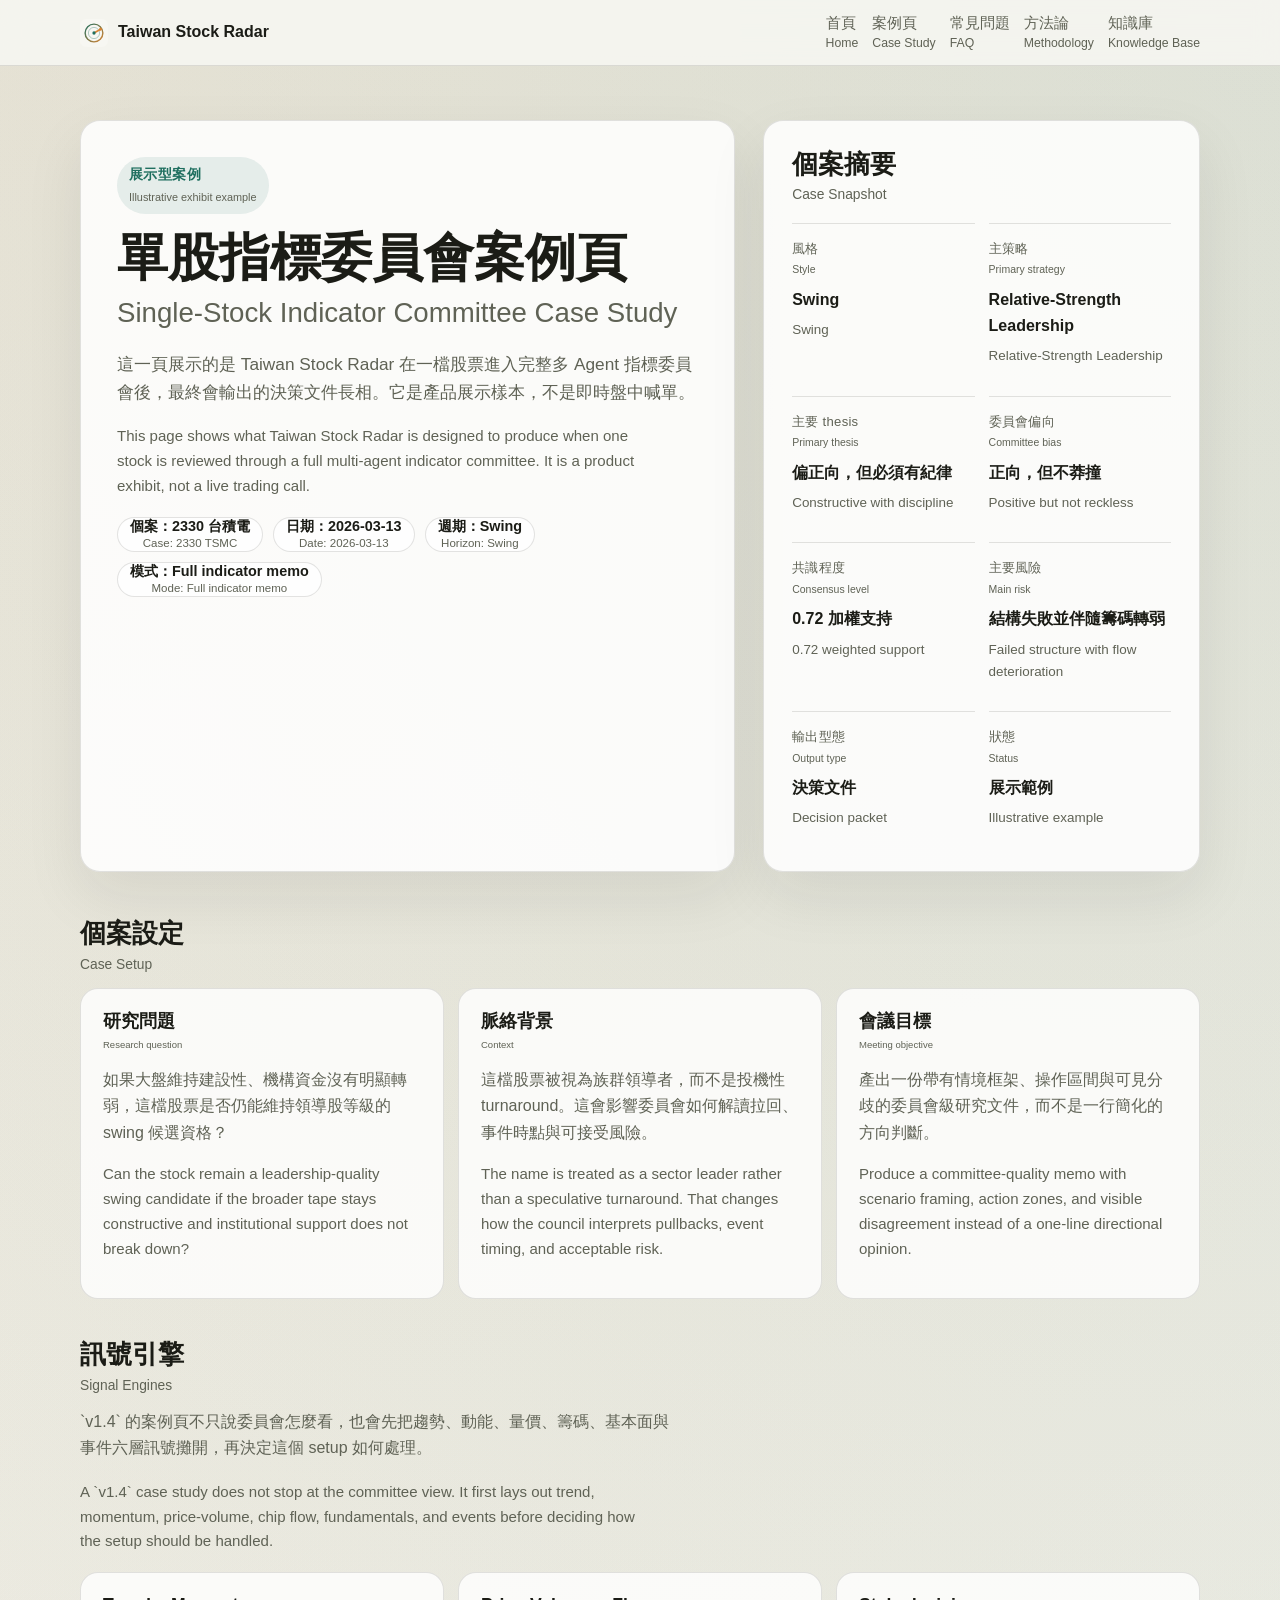
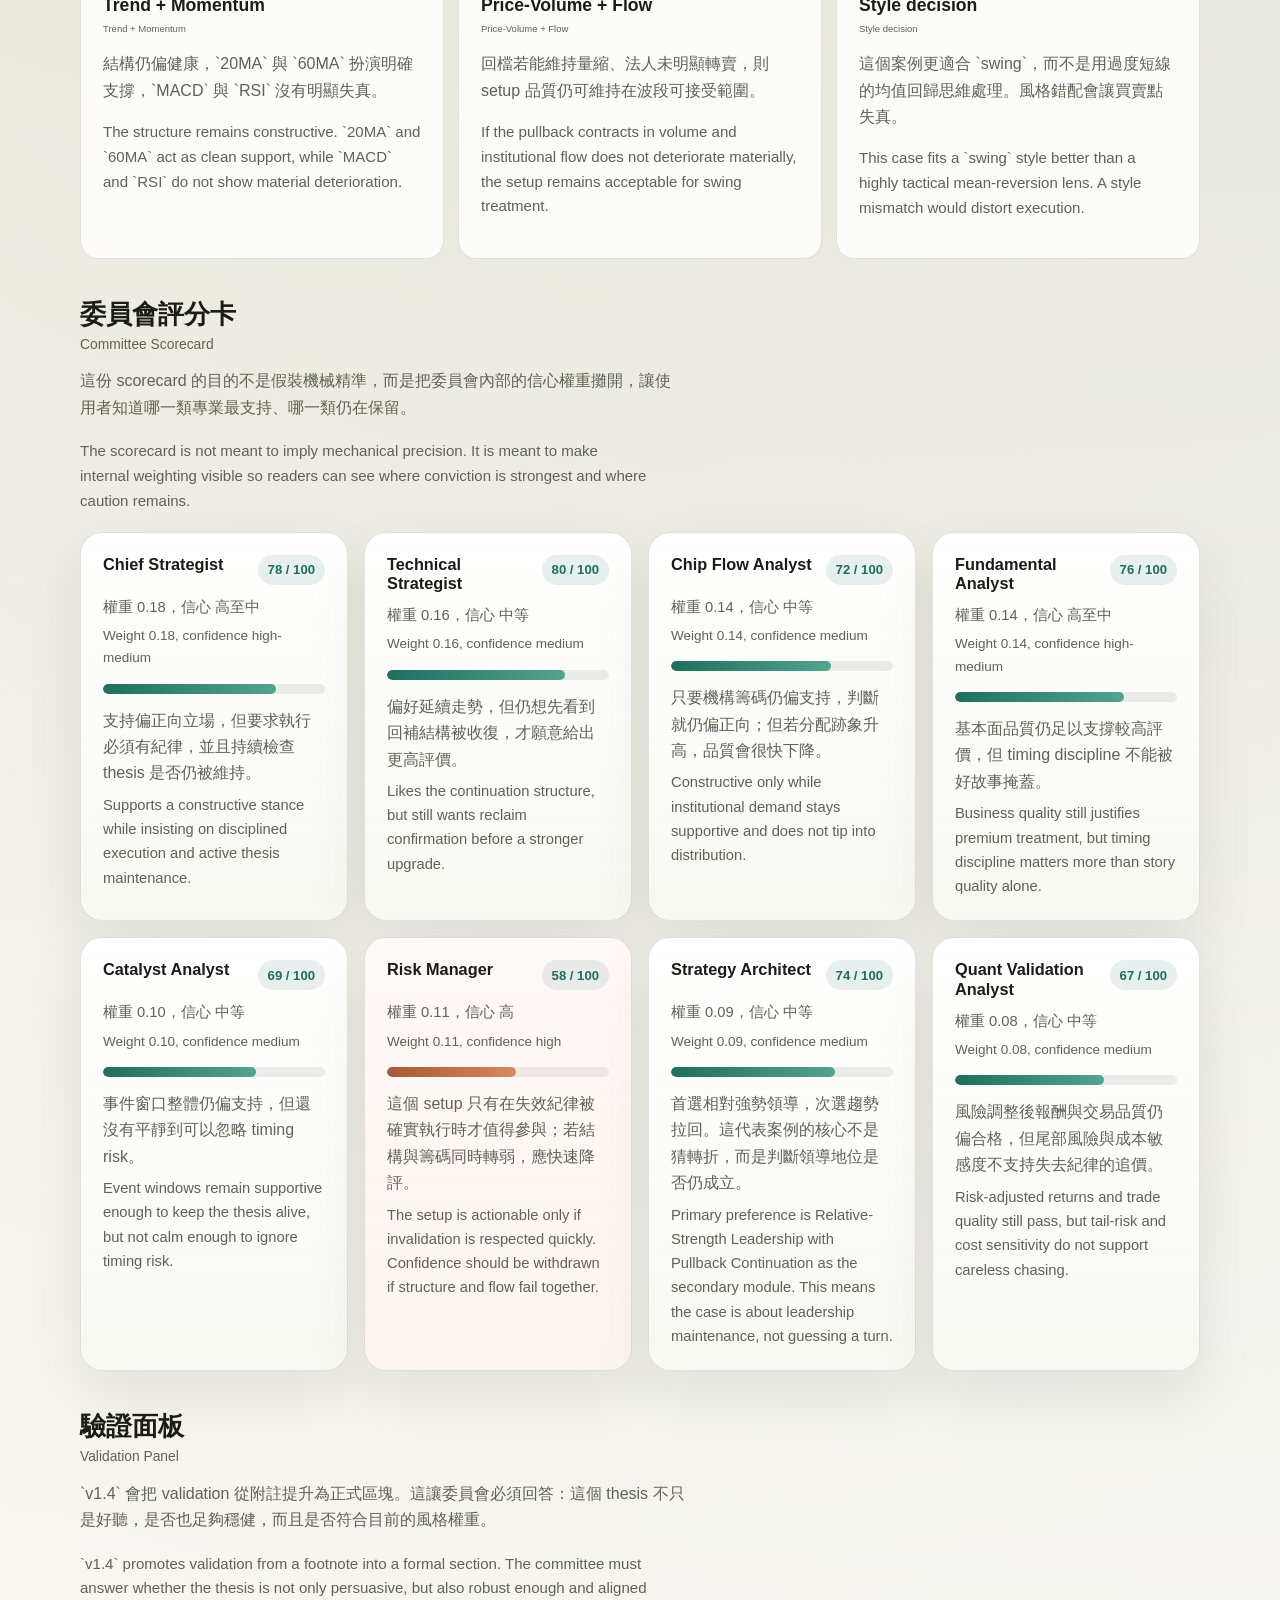
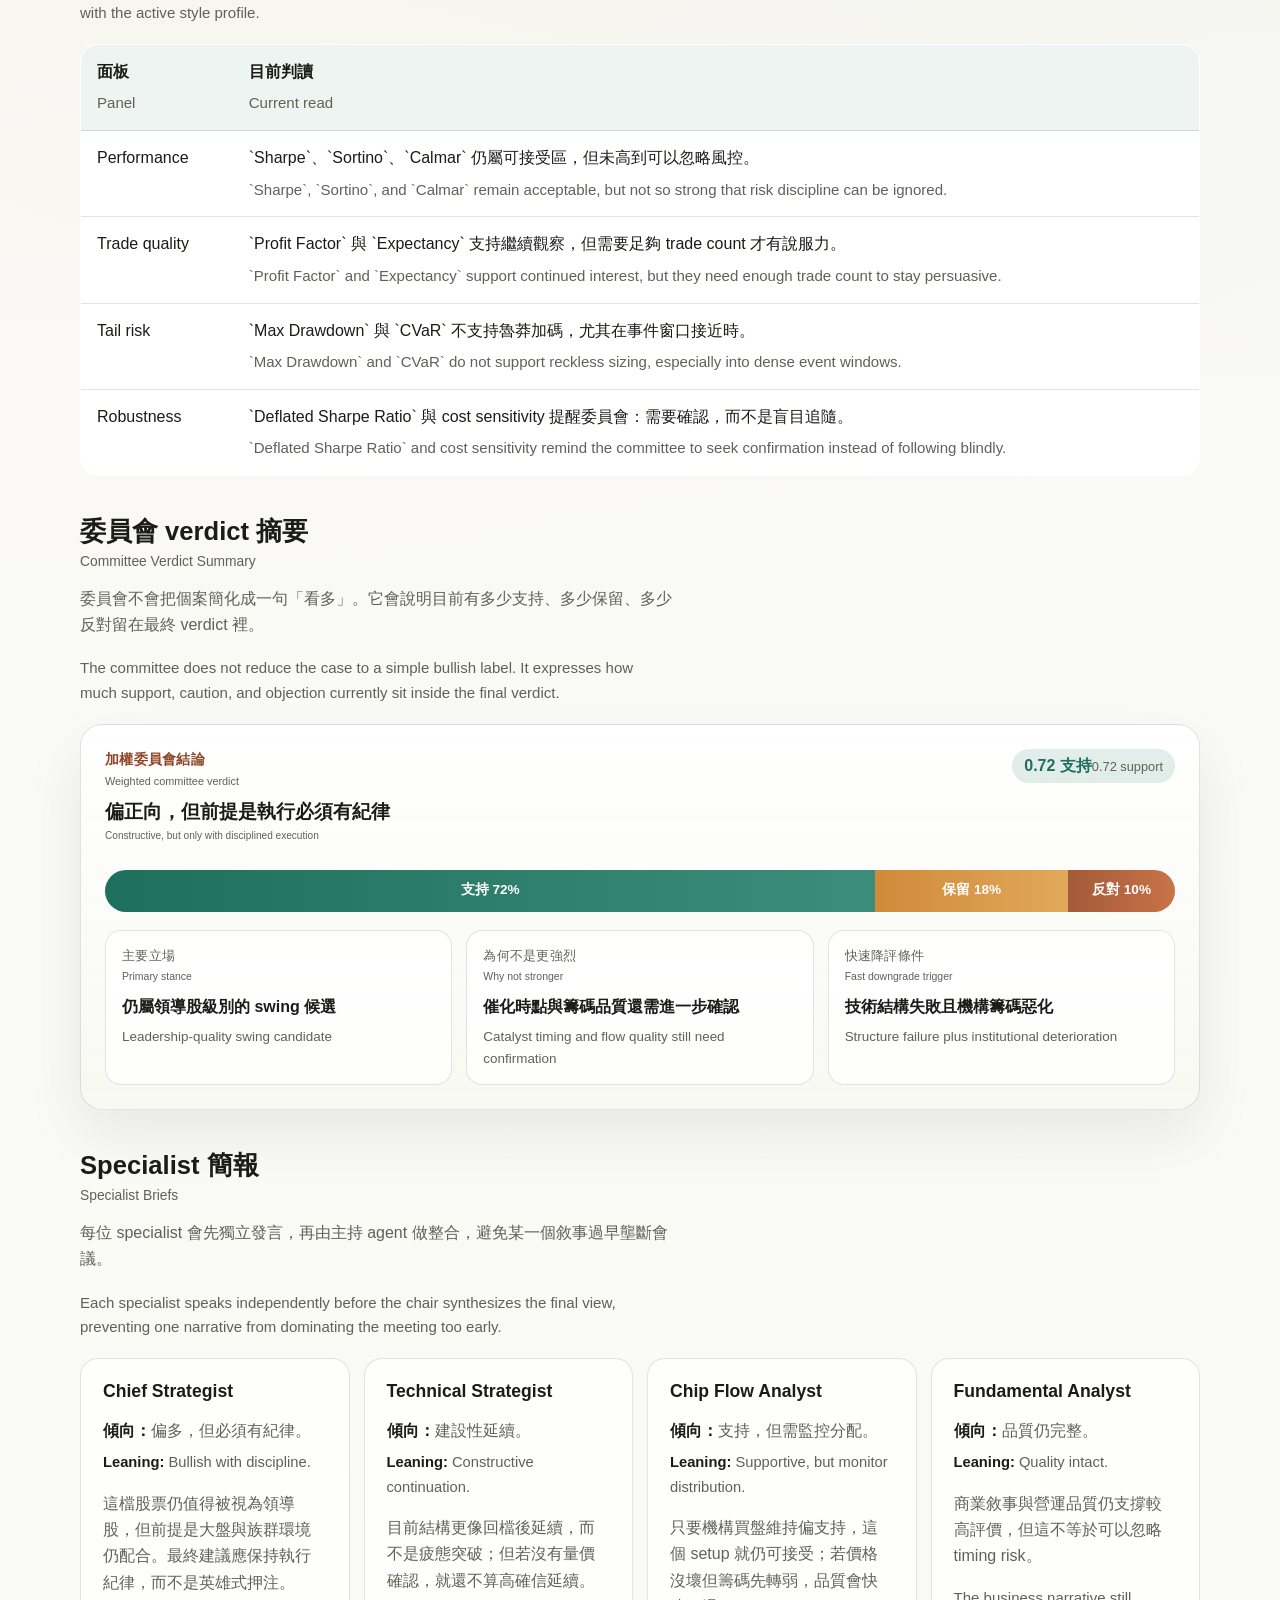
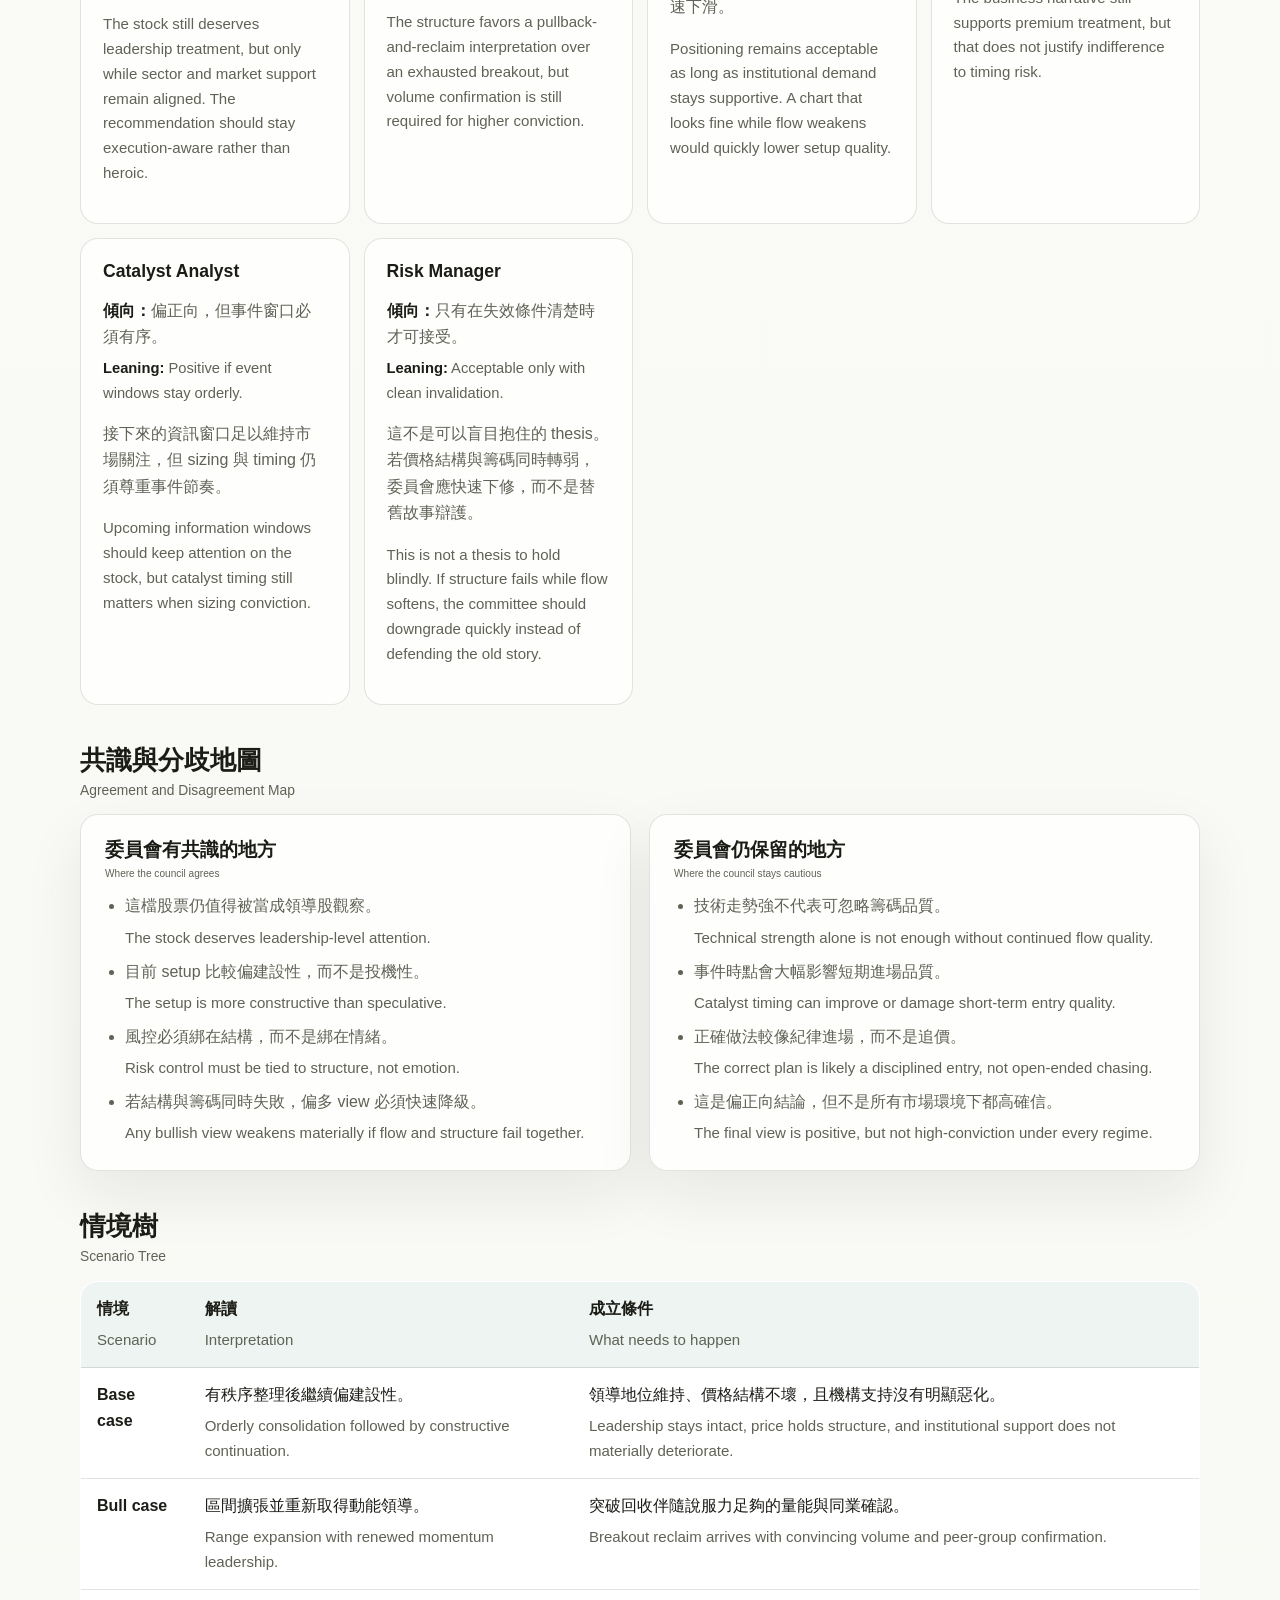
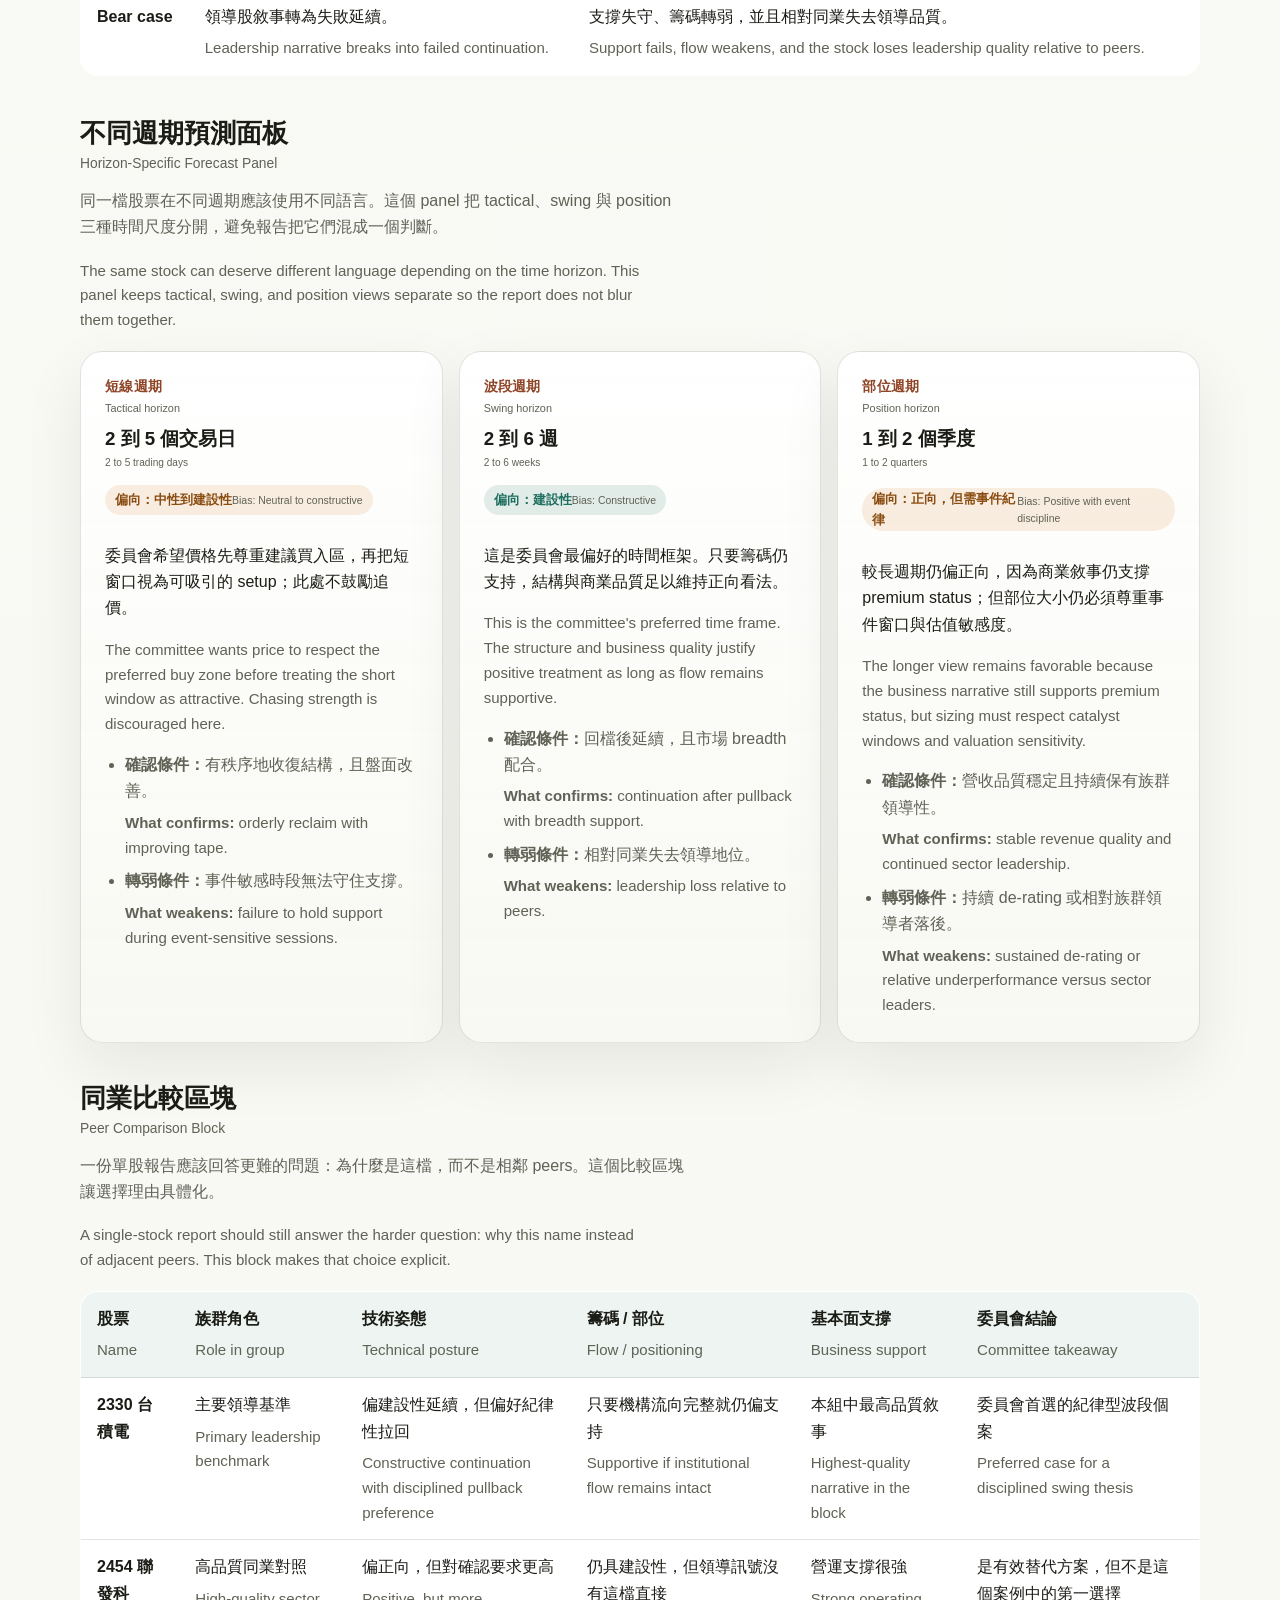
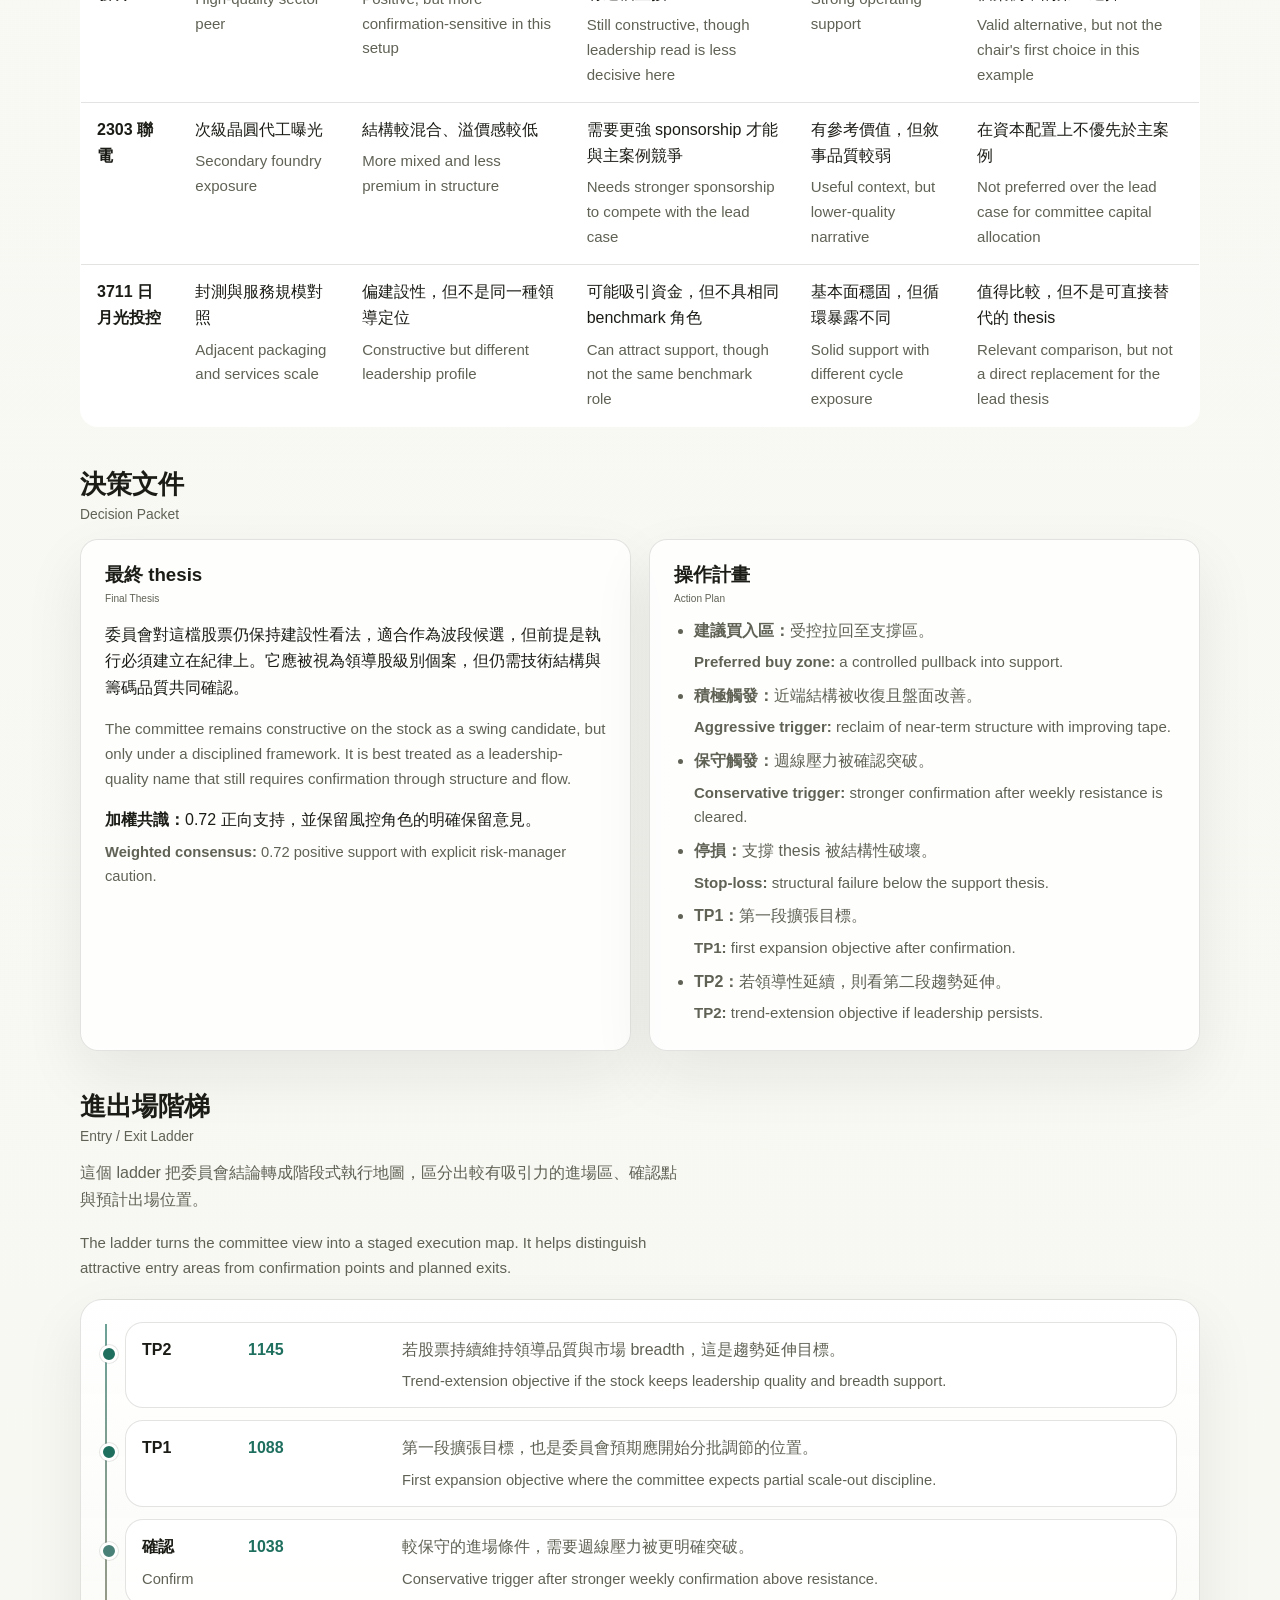
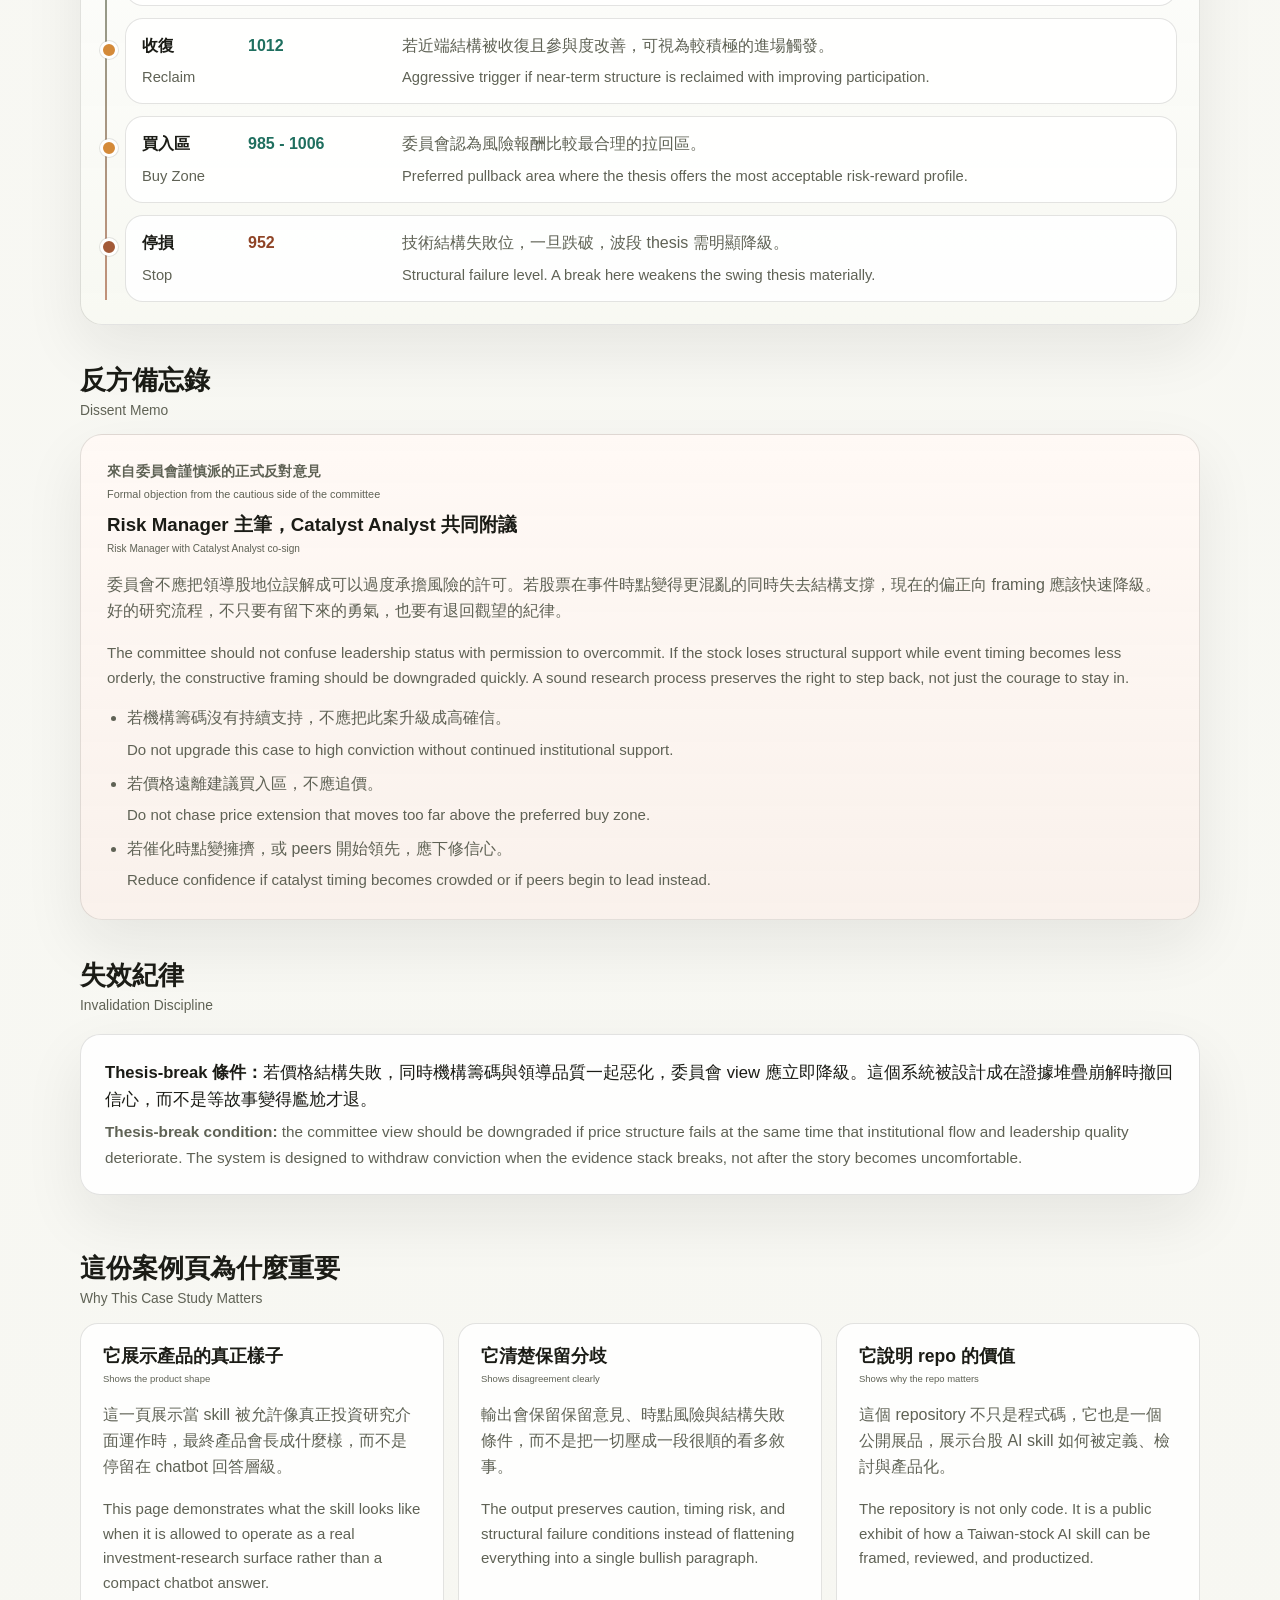
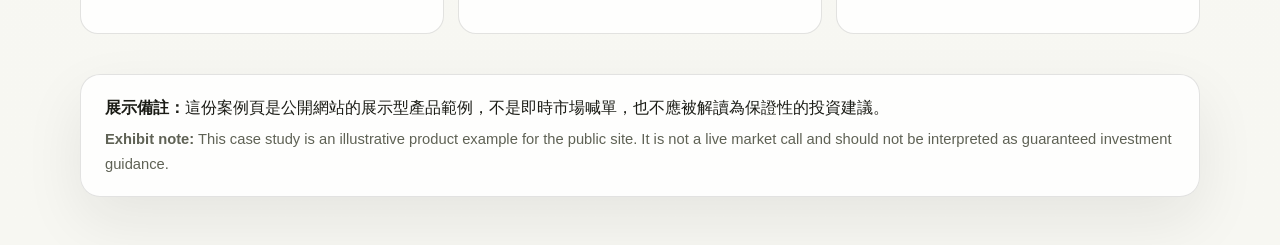
==== commit f6285059: "Upgrade indicator framework to v1.4" ====
--- a/docs/case-study.html
+++ b/docs/case-study.html
@@ -4,11 +4,11 @@
   <meta charset="utf-8">
   <meta name="viewport" content="width=device-width, initial-scale=1">
   <title>Taiwan Stock Radar 案例頁 Case Study</title>
-  <meta name="description" content="Taiwan Stock Radar 單股案例頁，展示多 Agent 台股研究委員會如何形成正式決策文件，包含評分、情境預測、買賣區間與反方意見。">
+  <meta name="description" content="Taiwan Stock Radar 單股案例頁，展示多 Agent 台股指標委員會如何形成正式決策文件，包含訊號引擎、風格權重、策略模組、情境預測、買賣區間與反方意見。">
   <link rel="canonical" href="https://rabbit68116-ux.github.io/taiwan-stock-radar/case-study.html">
   <meta property="og:type" content="article">
   <meta property="og:title" content="Taiwan Stock Radar 案例頁 Case Study">
-  <meta property="og:description" content="完整展示 Taiwan Stock Radar 單股多 Agent 研究會議的輸出樣貌。">
+  <meta property="og:description" content="完整展示 Taiwan Stock Radar 單股多 Agent 指標委員會的輸出樣貌。">
   <meta property="og:url" content="https://rabbit68116-ux.github.io/taiwan-stock-radar/case-study.html">
   <meta property="og:image" content="https://rabbit68116-ux.github.io/taiwan-stock-radar/assets/og-card.svg">
   <link rel="icon" href="assets/logo.svg" type="image/svg+xml">
@@ -51,16 +51,16 @@
       <div class="hero-grid">
         <article class="hero-card">
           <p class="eyebrow">展示型案例<span class="en-translation">Illustrative exhibit example</span></p>
-          <h1>單股研究委員會案例頁
-            <span class="en-translation">Single-Stock Council Case Study</span>
+          <h1>單股指標委員會案例頁
+            <span class="en-translation">Single-Stock Indicator Committee Case Study</span>
           </h1>
-          <p class="lead">這一頁展示的是 Taiwan Stock Radar 在一檔股票進入完整多 Agent 研討會議後，最終會輸出的決策文件長相。它是產品展示樣本，不是即時盤中喊單。</p>
-          <p class="lead en-translation">This page shows what Taiwan Stock Radar is designed to produce when one stock is reviewed through a full multi-agent meeting. It is a product exhibit, not a live trading call.</p>
+          <p class="lead">這一頁展示的是 Taiwan Stock Radar 在一檔股票進入完整多 Agent 指標委員會後，最終會輸出的決策文件長相。它是產品展示樣本，不是即時盤中喊單。</p>
+          <p class="lead en-translation">This page shows what Taiwan Stock Radar is designed to produce when one stock is reviewed through a full multi-agent indicator committee. It is a product exhibit, not a live trading call.</p>
           <div class="chip-row">
             <span class="chip">個案：2330 台積電<span class="en-translation">Case: 2330 TSMC</span></span>
             <span class="chip">日期：2026-03-13<span class="en-translation">Date: 2026-03-13</span></span>
             <span class="chip">週期：Swing<span class="en-translation">Horizon: Swing</span></span>
-            <span class="chip">模式：Full council memo<span class="en-translation">Mode: Full council memo</span></span>
+            <span class="chip">模式：Full indicator memo<span class="en-translation">Mode: Full indicator memo</span></span>
           </div>
         </article>
 
@@ -70,6 +70,18 @@
           </h2>
           <div class="meta-list">
             <div>
+              <span class="label">風格<span class="en-translation">Style</span></span>
+              <span class="value">Swing
+                <span class="en-translation">Swing</span>
+              </span>
+            </div>
+            <div>
+              <span class="label">主策略<span class="en-translation">Primary strategy</span></span>
+              <span class="value">Relative-Strength Leadership
+                <span class="en-translation">Relative-Strength Leadership</span>
+              </span>
+            </div>
+            <div>
               <span class="label">主要 thesis<span class="en-translation">Primary thesis</span></span>
               <span class="value">偏正向，但必須有紀律
                 <span class="en-translation">Constructive with discipline</span>
@@ -136,6 +148,37 @@
             </h3>
             <p>產出一份帶有情境框架、操作區間與可見分歧的委員會級研究文件，而不是一行簡化的方向判斷。</p>
             <p class="en-translation">Produce a committee-quality memo with scenario framing, action zones, and visible disagreement instead of a one-line directional opinion.</p>
+          </article>
+        </div>
+      </section>
+
+      <section>
+        <h2>訊號引擎
+          <span class="en-translation">Signal Engines</span>
+        </h2>
+        <p class="section-intro">`v1.4` 的案例頁不只說委員會怎麼看，也會先把趨勢、動能、量價、籌碼、基本面與事件六層訊號攤開，再決定這個 setup 如何處理。</p>
+        <p class="section-intro en-translation">A `v1.4` case study does not stop at the committee view. It first lays out trend, momentum, price-volume, chip flow, fundamentals, and events before deciding how the setup should be handled.</p>
+        <div class="grid">
+          <article class="card">
+            <h3>Trend + Momentum
+              <span class="en-translation">Trend + Momentum</span>
+            </h3>
+            <p>結構仍偏健康，`20MA` 與 `60MA` 扮演明確支撐，`MACD` 與 `RSI` 沒有明顯失真。</p>
+            <p class="en-translation">The structure remains constructive. `20MA` and `60MA` act as clean support, while `MACD` and `RSI` do not show material deterioration.</p>
+          </article>
+          <article class="card">
+            <h3>Price-Volume + Flow
+              <span class="en-translation">Price-Volume + Flow</span>
+            </h3>
+            <p>回檔若能維持量縮、法人未明顯轉賣，則 setup 品質仍可維持在波段可接受範圍。</p>
+            <p class="en-translation">If the pullback contracts in volume and institutional flow does not deteriorate materially, the setup remains acceptable for swing treatment.</p>
+          </article>
+          <article class="card">
+            <h3>Style decision
+              <span class="en-translation">Style decision</span>
+            </h3>
+            <p>這個案例更適合 `swing`，而不是用過度短線的均值回歸思維處理。風格錯配會讓買賣點失真。</p>
+            <p class="en-translation">This case fits a `swing` style better than a highly tactical mean-reversion lens. A style mismatch would distort execution.</p>
           </article>
         </div>
       </section>
@@ -152,7 +195,7 @@
               <h3>Chief Strategist</h3>
               <span class="score-pill">78 / 100</span>
             </div>
-            <p class="score-meta">權重 0.24，信心 高至中<span class="en-translation">Weight 0.24, confidence high-medium</span></p>
+            <p class="score-meta">權重 0.18，信心 高至中<span class="en-translation">Weight 0.18, confidence high-medium</span></p>
             <div class="score-meter"><span style="width: 78%"></span></div>
             <p class="score-note">支持偏正向立場，但要求執行必須有紀律，並且持續檢查 thesis 是否仍被維持。<span class="en-translation">Supports a constructive stance while insisting on disciplined execution and active thesis maintenance.</span></p>
           </article>
@@ -161,7 +204,7 @@
               <h3>Technical Strategist</h3>
               <span class="score-pill">80 / 100</span>
             </div>
-            <p class="score-meta">權重 0.18，信心 中等<span class="en-translation">Weight 0.18, confidence medium</span></p>
+            <p class="score-meta">權重 0.16，信心 中等<span class="en-translation">Weight 0.16, confidence medium</span></p>
             <div class="score-meter"><span style="width: 80%"></span></div>
             <p class="score-note">偏好延續走勢，但仍想先看到回補結構被收復，才願意給出更高評價。<span class="en-translation">Likes the continuation structure, but still wants reclaim confirmation before a stronger upgrade.</span></p>
           </article>
@@ -170,7 +213,7 @@
               <h3>Chip Flow Analyst</h3>
               <span class="score-pill">72 / 100</span>
             </div>
-            <p class="score-meta">權重 0.18，信心 中等<span class="en-translation">Weight 0.18, confidence medium</span></p>
+            <p class="score-meta">權重 0.14，信心 中等<span class="en-translation">Weight 0.14, confidence medium</span></p>
             <div class="score-meter"><span style="width: 72%"></span></div>
             <p class="score-note">只要機構籌碼仍偏支持，判斷就仍偏正向；但若分配跡象升高，品質會很快下降。<span class="en-translation">Constructive only while institutional demand stays supportive and does not tip into distribution.</span></p>
           </article>
@@ -179,7 +222,7 @@
               <h3>Fundamental Analyst</h3>
               <span class="score-pill">76 / 100</span>
             </div>
-            <p class="score-meta">權重 0.17，信心 高至中<span class="en-translation">Weight 0.17, confidence high-medium</span></p>
+            <p class="score-meta">權重 0.14，信心 高至中<span class="en-translation">Weight 0.14, confidence high-medium</span></p>
             <div class="score-meter"><span style="width: 76%"></span></div>
             <p class="score-note">基本面品質仍足以支撐較高評價，但 timing discipline 不能被好故事掩蓋。<span class="en-translation">Business quality still justifies premium treatment, but timing discipline matters more than story quality alone.</span></p>
           </article>
@@ -188,7 +231,7 @@
               <h3>Catalyst Analyst</h3>
               <span class="score-pill">69 / 100</span>
             </div>
-            <p class="score-meta">權重 0.11，信心 中等<span class="en-translation">Weight 0.11, confidence medium</span></p>
+            <p class="score-meta">權重 0.10，信心 中等<span class="en-translation">Weight 0.10, confidence medium</span></p>
             <div class="score-meter"><span style="width: 69%"></span></div>
             <p class="score-note">事件窗口整體仍偏支持，但還沒有平靜到可以忽略 timing risk。<span class="en-translation">Event windows remain supportive enough to keep the thesis alive, but not calm enough to ignore timing risk.</span></p>
           </article>
@@ -197,11 +240,63 @@
               <h3>Risk Manager</h3>
               <span class="score-pill">58 / 100</span>
             </div>
-            <p class="score-meta">權重 0.12，信心 高<span class="en-translation">Weight 0.12, confidence high</span></p>
+            <p class="score-meta">權重 0.11，信心 高<span class="en-translation">Weight 0.11, confidence high</span></p>
             <div class="score-meter score-meter-risk"><span style="width: 58%"></span></div>
             <p class="score-note">這個 setup 只有在失效紀律被確實執行時才值得參與；若結構與籌碼同時轉弱，應快速降評。<span class="en-translation">The setup is actionable only if invalidation is respected quickly. Confidence should be withdrawn if structure and flow fail together.</span></p>
           </article>
-        </div>
+          <article class="scorecard-card">
+            <div class="scorecard-head">
+              <h3>Strategy Architect</h3>
+              <span class="score-pill">74 / 100</span>
+            </div>
+            <p class="score-meta">權重 0.09，信心 中等<span class="en-translation">Weight 0.09, confidence medium</span></p>
+            <div class="score-meter"><span style="width: 74%"></span></div>
+            <p class="score-note">首選相對強勢領導，次選趨勢拉回。這代表案例的核心不是猜轉折，而是判斷領導地位是否仍成立。<span class="en-translation">Primary preference is Relative-Strength Leadership with Pullback Continuation as the secondary module. This means the case is about leadership maintenance, not guessing a turn.</span></p>
+          </article>
+          <article class="scorecard-card">
+            <div class="scorecard-head">
+              <h3>Quant Validation Analyst</h3>
+              <span class="score-pill">67 / 100</span>
+            </div>
+            <p class="score-meta">權重 0.08，信心 中等<span class="en-translation">Weight 0.08, confidence medium</span></p>
+            <div class="score-meter"><span style="width: 67%"></span></div>
+            <p class="score-note">風險調整後報酬與交易品質仍偏合格，但尾部風險與成本敏感度不支持失去紀律的追價。<span class="en-translation">Risk-adjusted returns and trade quality still pass, but tail-risk and cost sensitivity do not support careless chasing.</span></p>
+          </article>
+        </div>
+      </section>
+
+      <section>
+        <h2>驗證面板
+          <span class="en-translation">Validation Panel</span>
+        </h2>
+        <p class="section-intro">`v1.4` 會把 validation 從附註提升為正式區塊。這讓委員會必須回答：這個 thesis 不只是好聽，是否也足夠穩健，而且是否符合目前的風格權重。</p>
+        <p class="section-intro en-translation">`v1.4` promotes validation from a footnote into a formal section. The committee must answer whether the thesis is not only persuasive, but also robust enough and aligned with the active style profile.</p>
+        <table>
+          <thead>
+            <tr>
+              <th>面板<span class="en-translation">Panel</span></th>
+              <th>目前判讀<span class="en-translation">Current read</span></th>
+            </tr>
+          </thead>
+          <tbody>
+            <tr>
+              <td>Performance</td>
+              <td>`Sharpe`、`Sortino`、`Calmar` 仍屬可接受區，但未高到可以忽略風控。<span class="en-translation">`Sharpe`, `Sortino`, and `Calmar` remain acceptable, but not so strong that risk discipline can be ignored.</span></td>
+            </tr>
+            <tr>
+              <td>Trade quality</td>
+              <td>`Profit Factor` 與 `Expectancy` 支持繼續觀察，但需要足夠 trade count 才有說服力。<span class="en-translation">`Profit Factor` and `Expectancy` support continued interest, but they need enough trade count to stay persuasive.</span></td>
+            </tr>
+            <tr>
+              <td>Tail risk</td>
+              <td>`Max Drawdown` 與 `CVaR` 不支持魯莽加碼，尤其在事件窗口接近時。<span class="en-translation">`Max Drawdown` and `CVaR` do not support reckless sizing, especially into dense event windows.</span></td>
+            </tr>
+            <tr>
+              <td>Robustness</td>
+              <td>`Deflated Sharpe Ratio` 與 cost sensitivity 提醒委員會：需要確認，而不是盲目追隨。<span class="en-translation">`Deflated Sharpe Ratio` and cost sensitivity remind the committee to seek confirmation instead of following blindly.</span></td>
+            </tr>
+          </tbody>
+        </table>
       </section>
 
       <section>
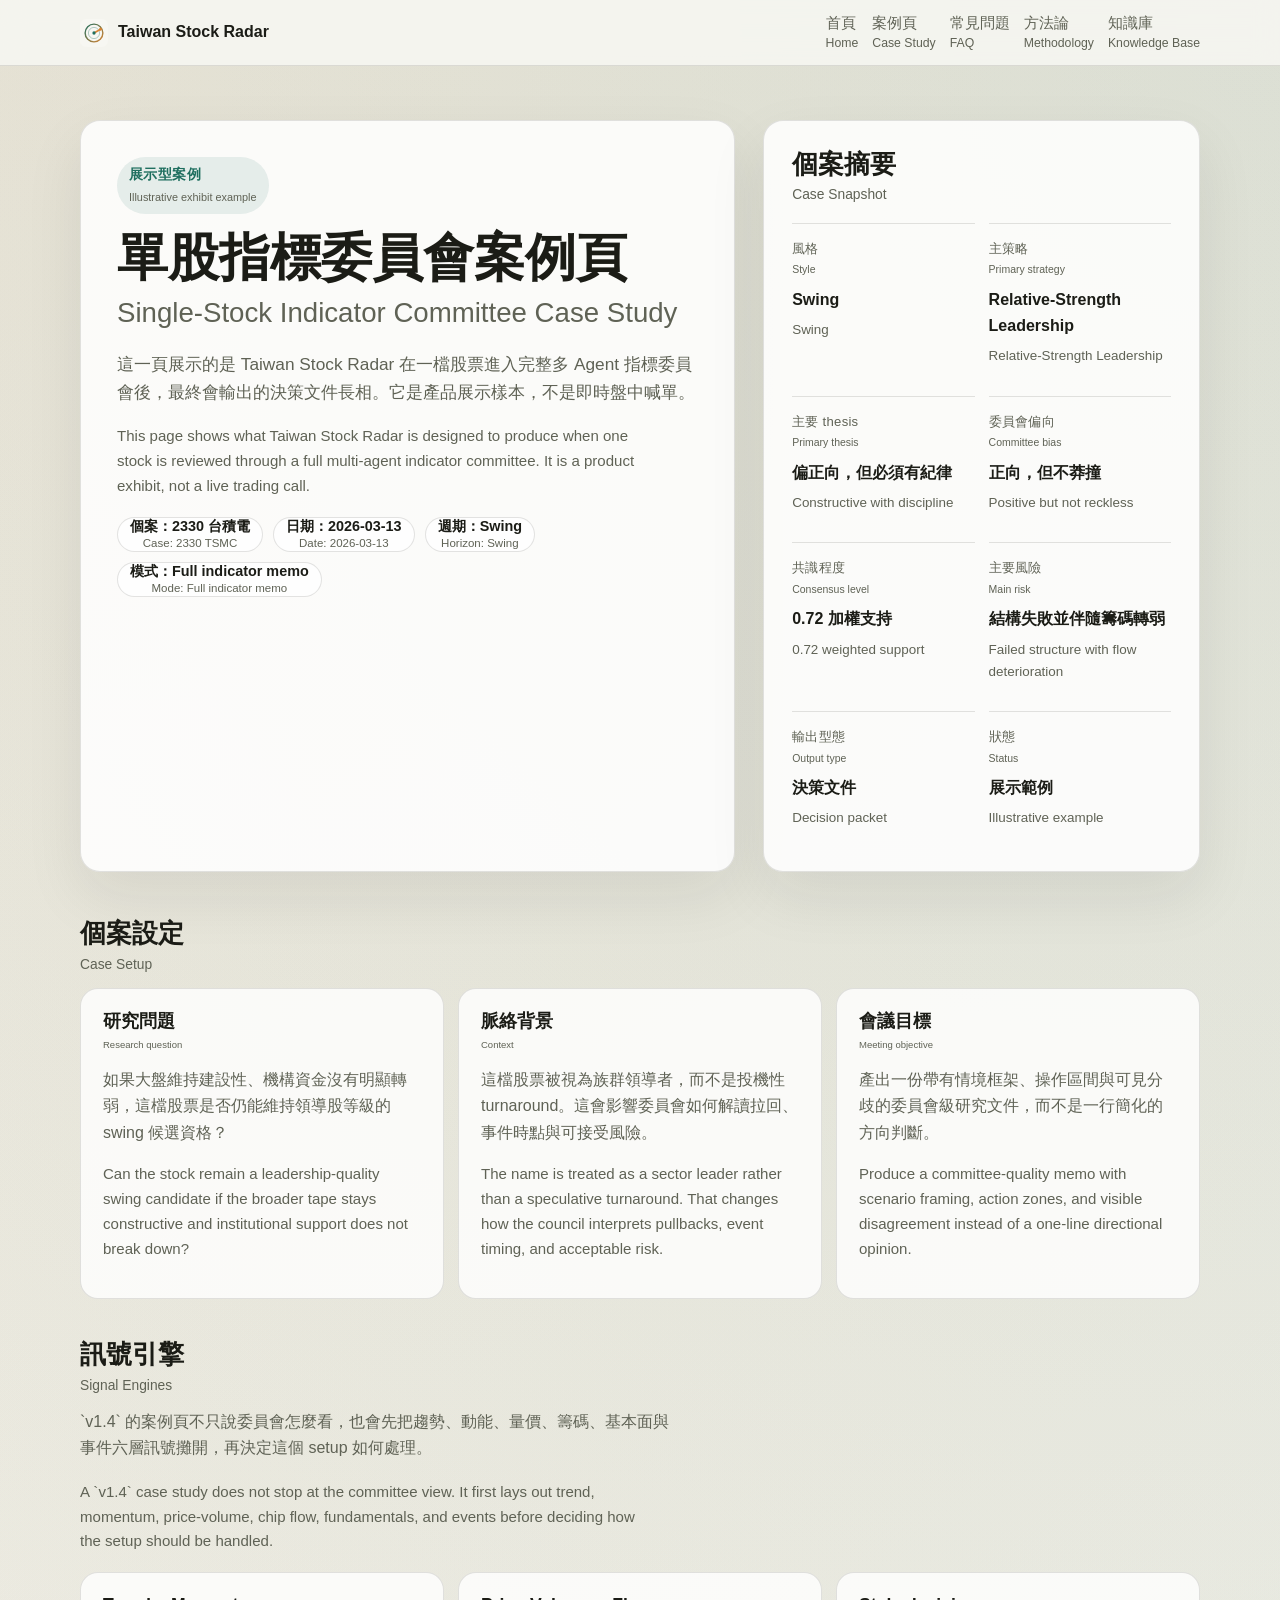
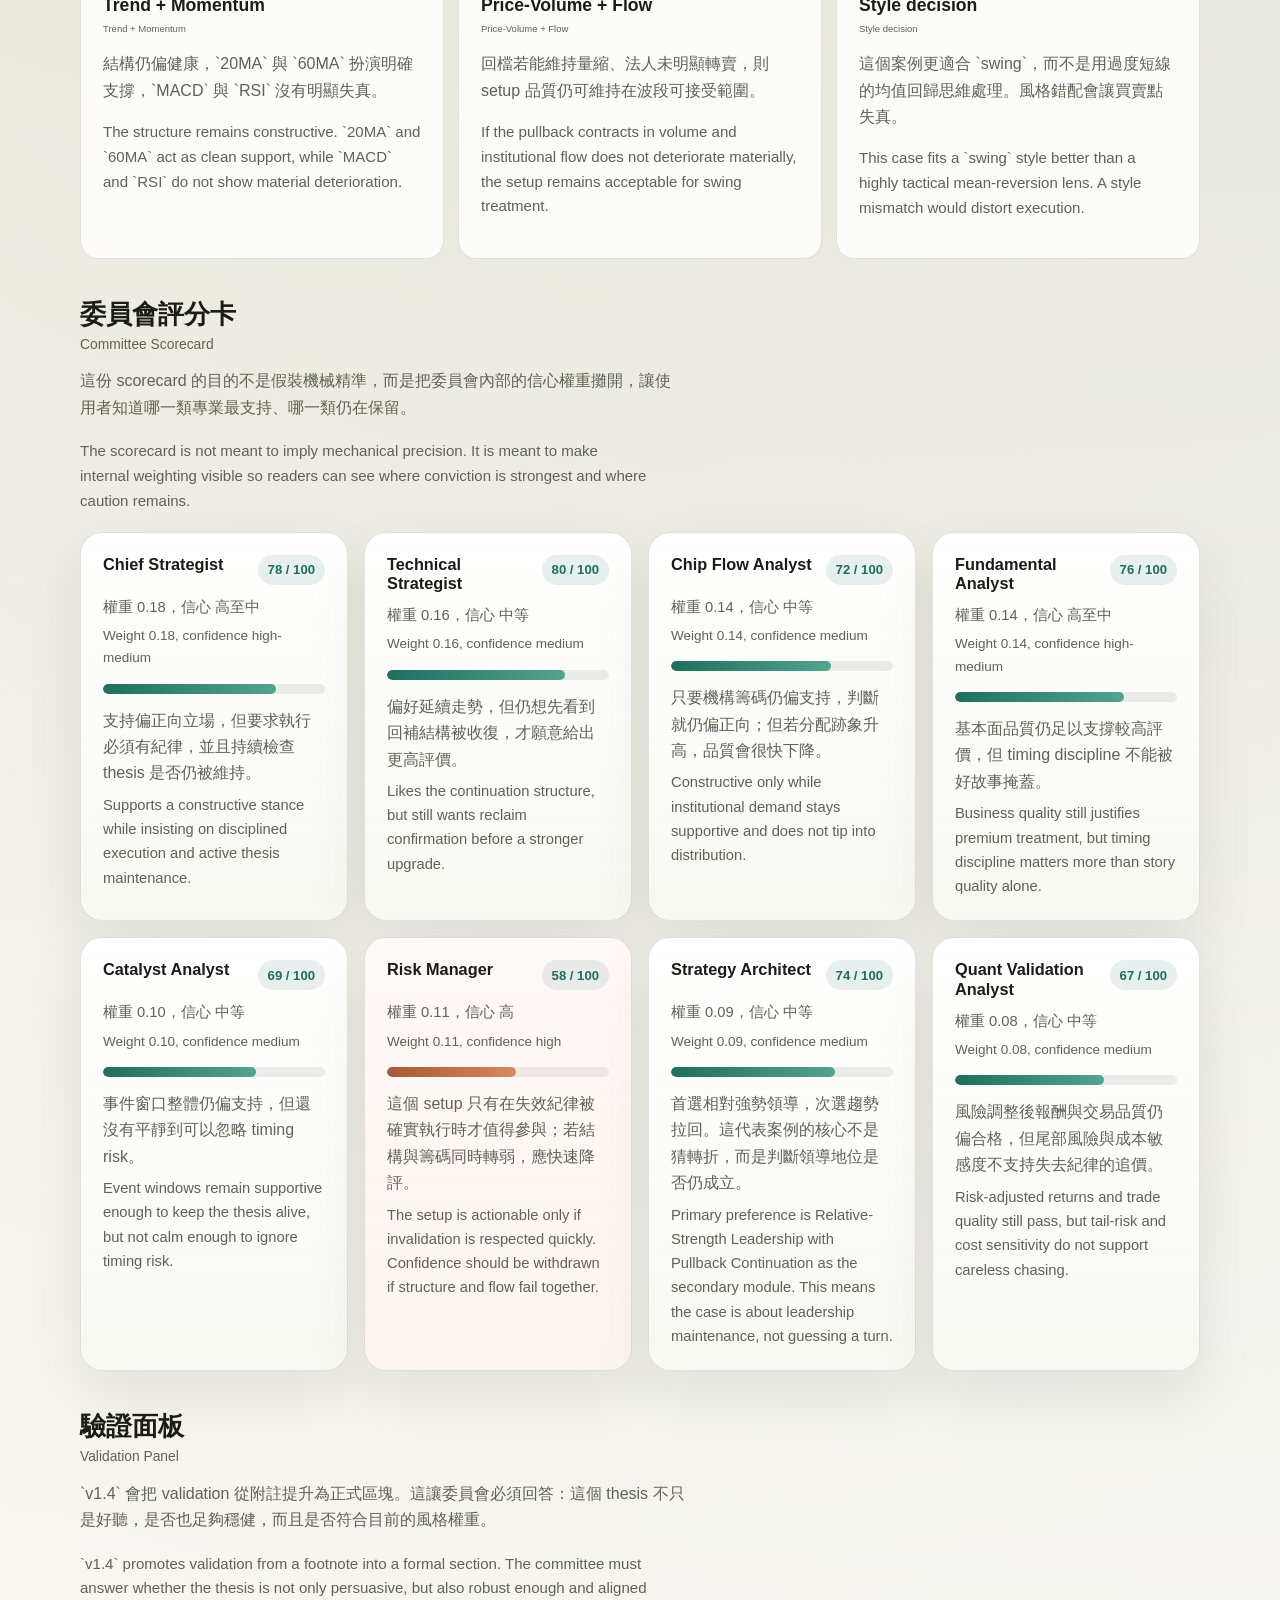
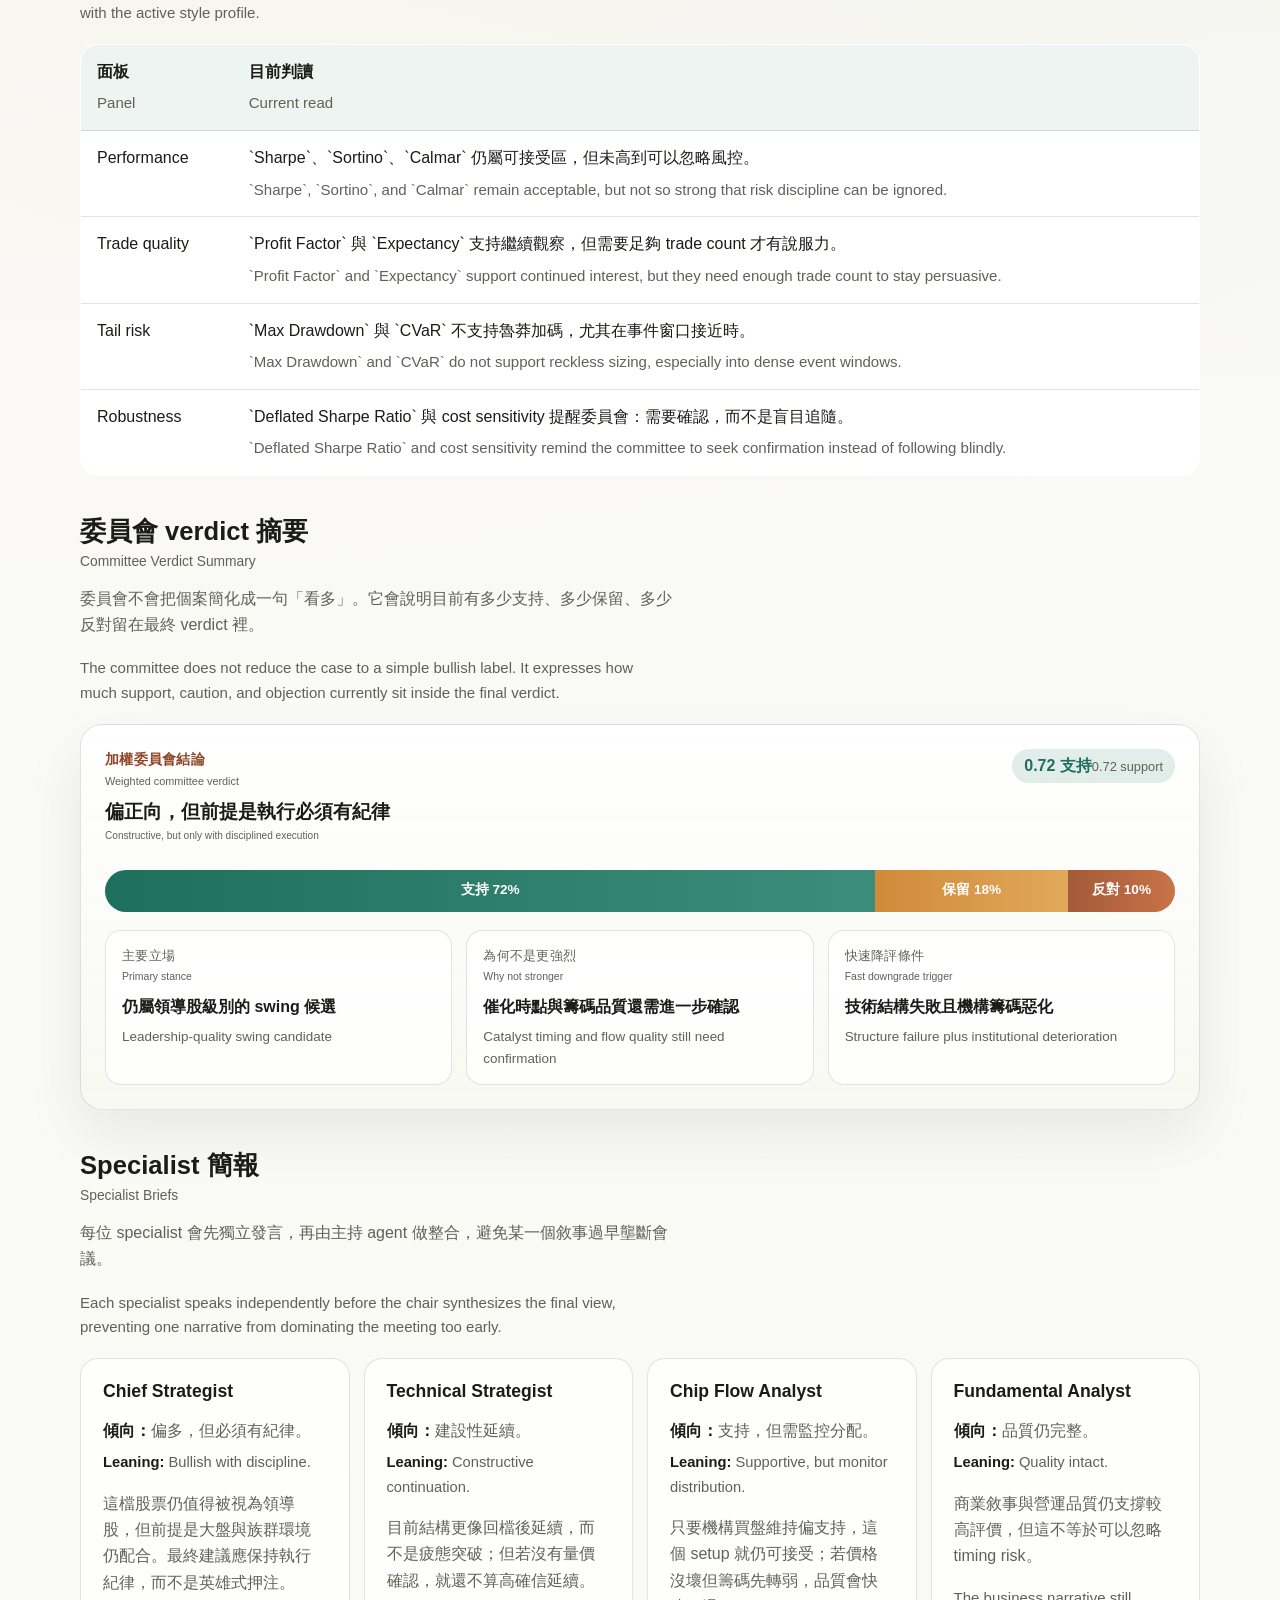
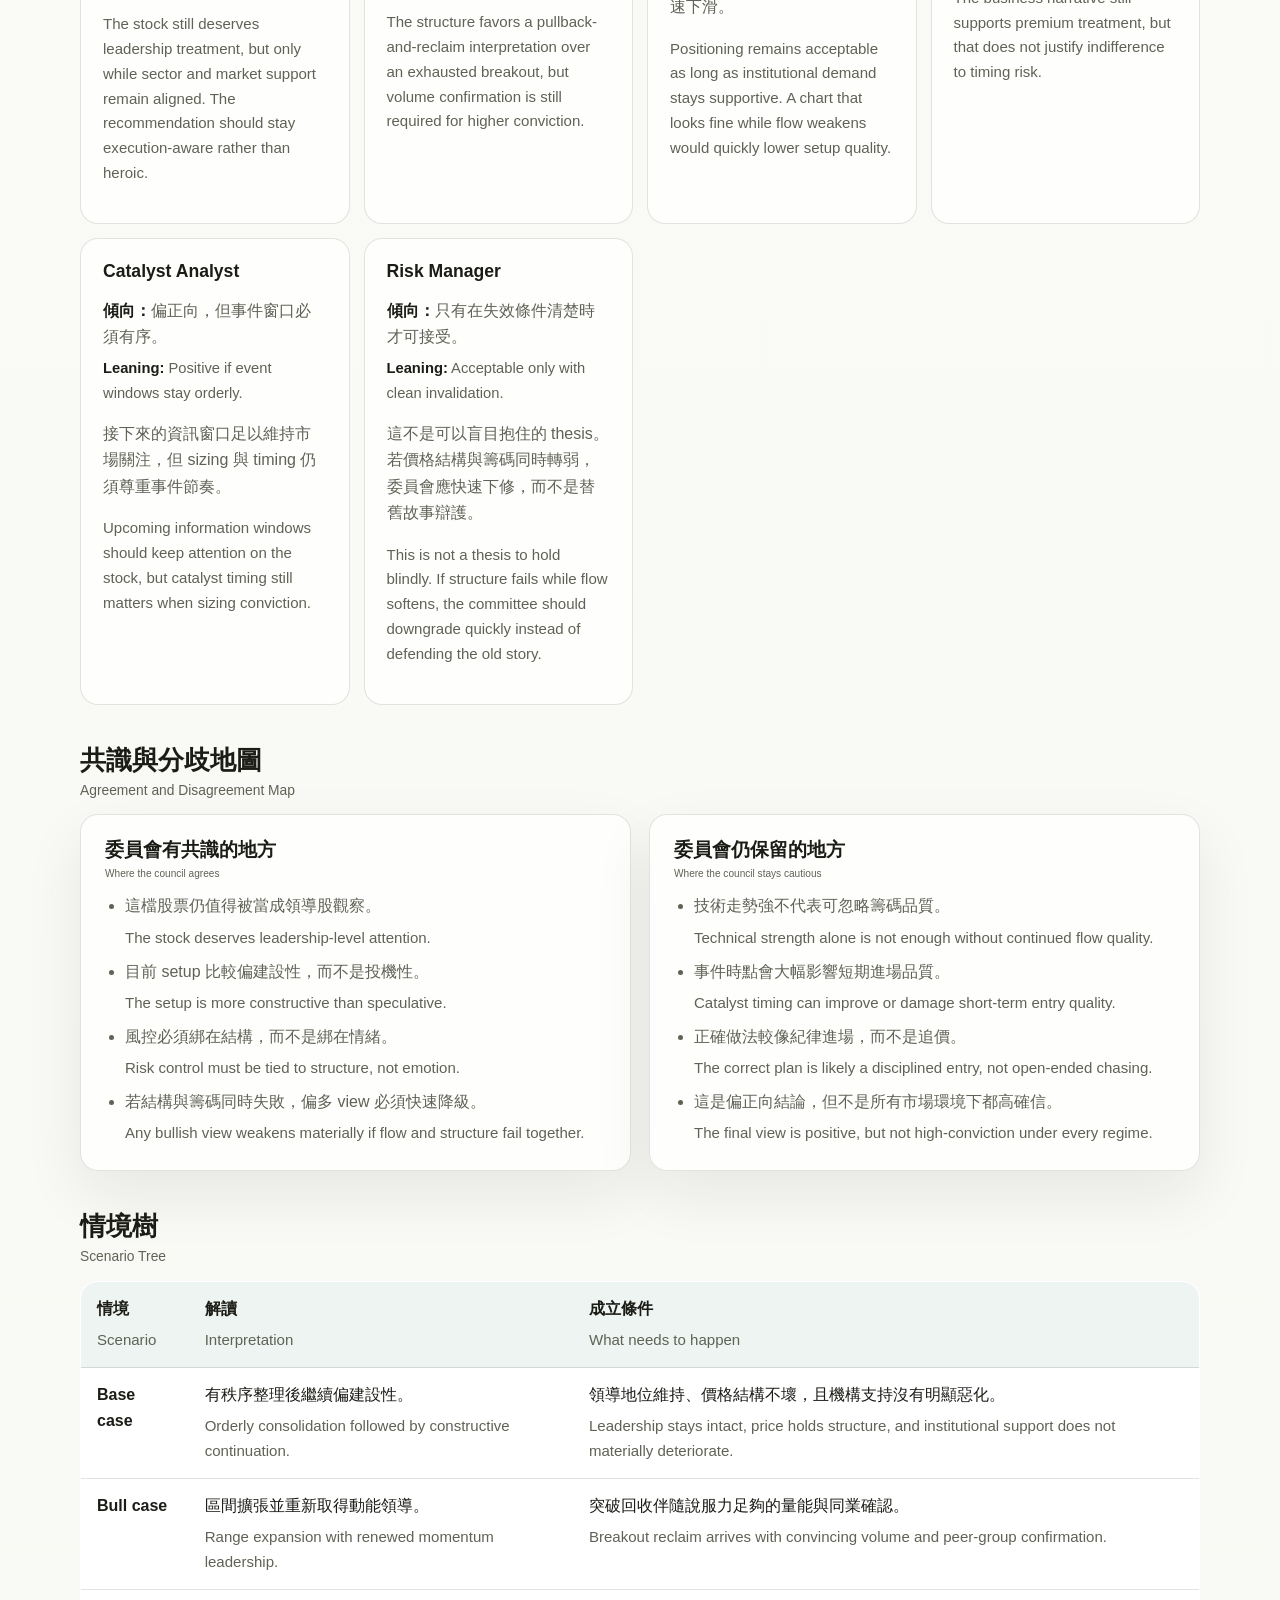
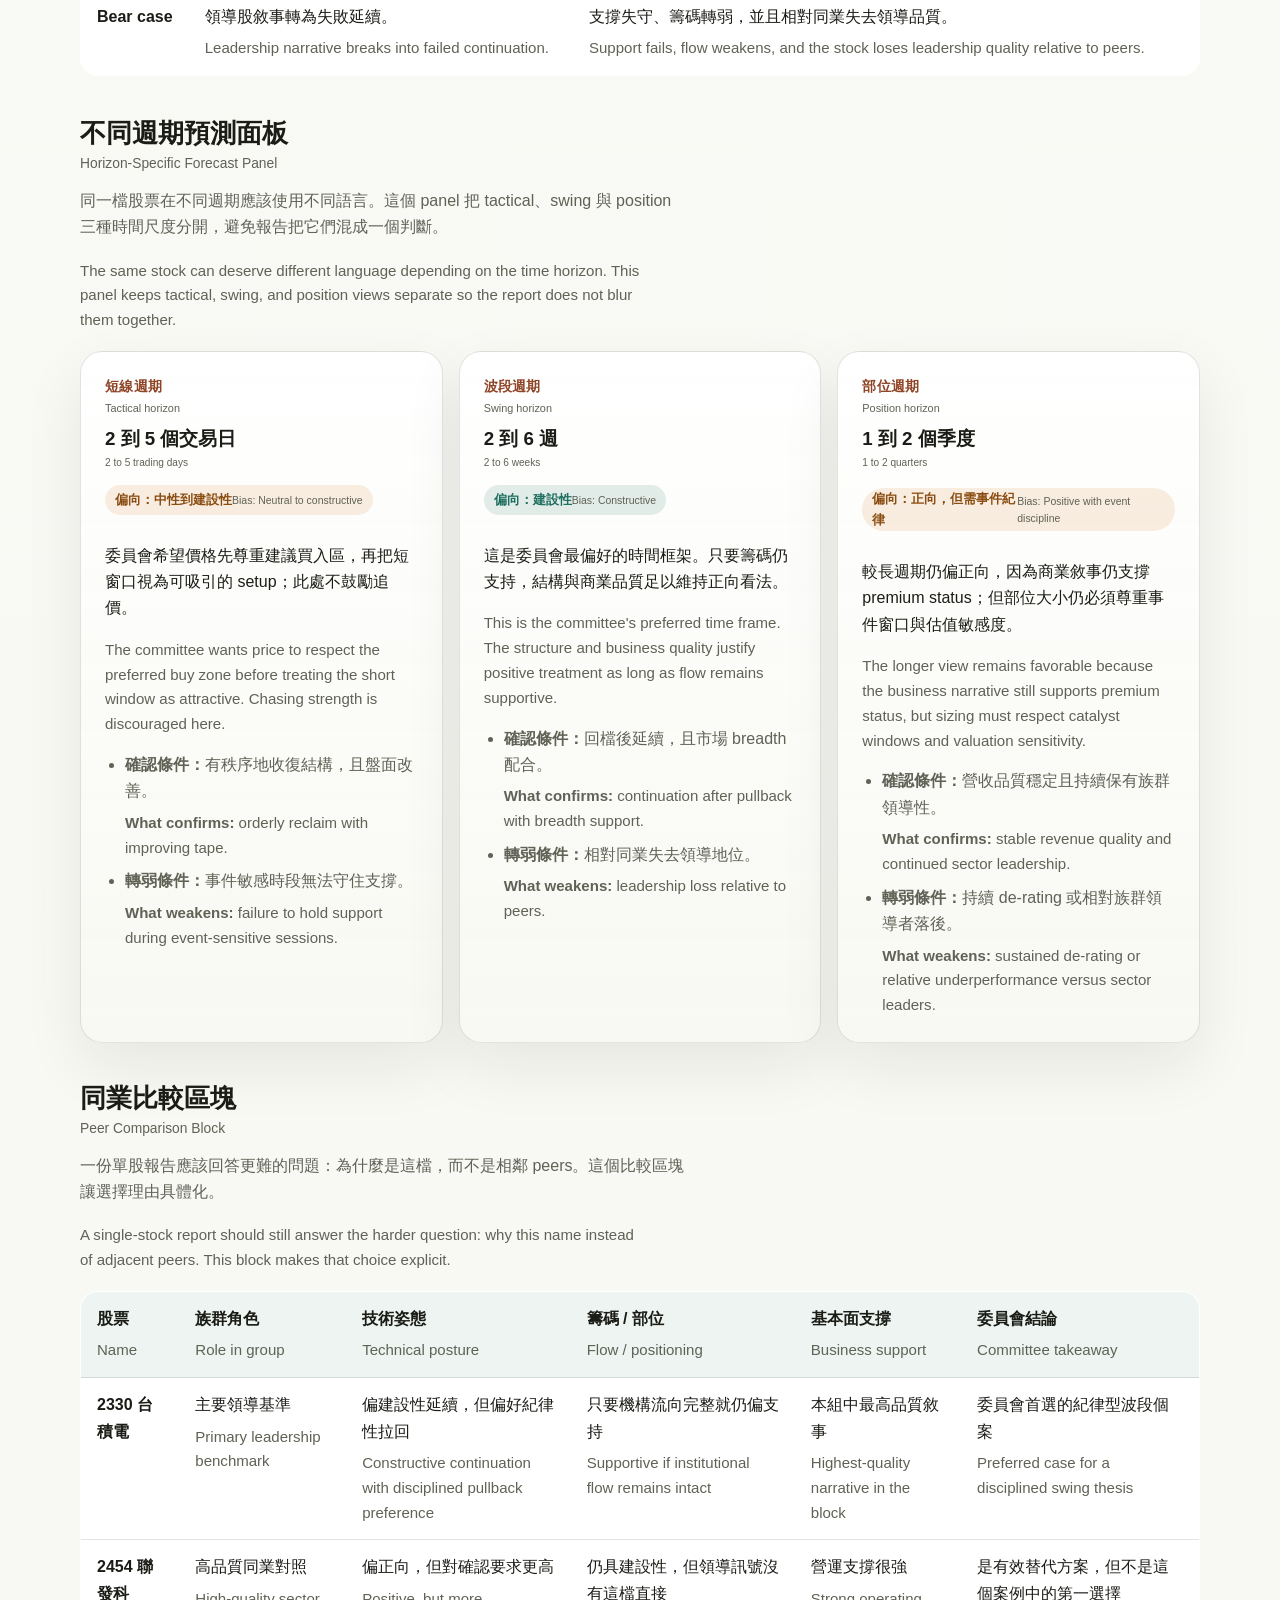
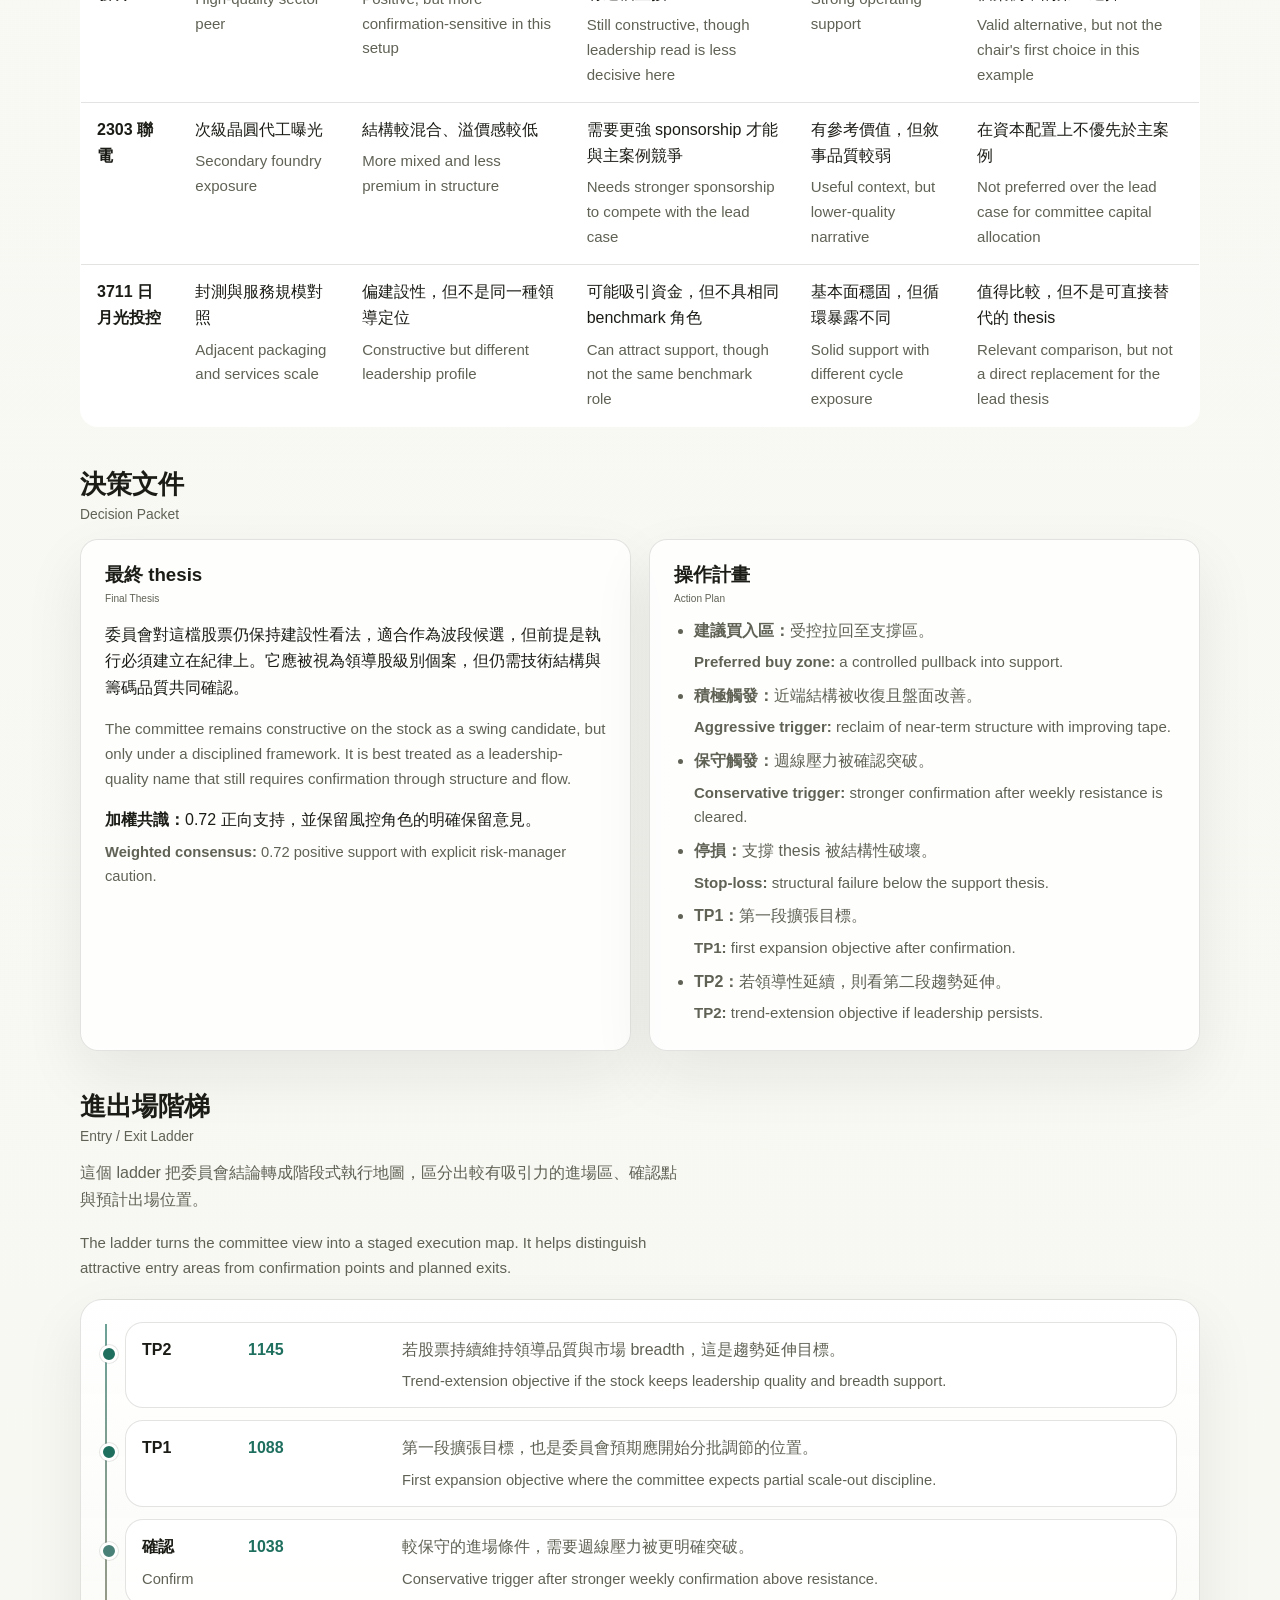
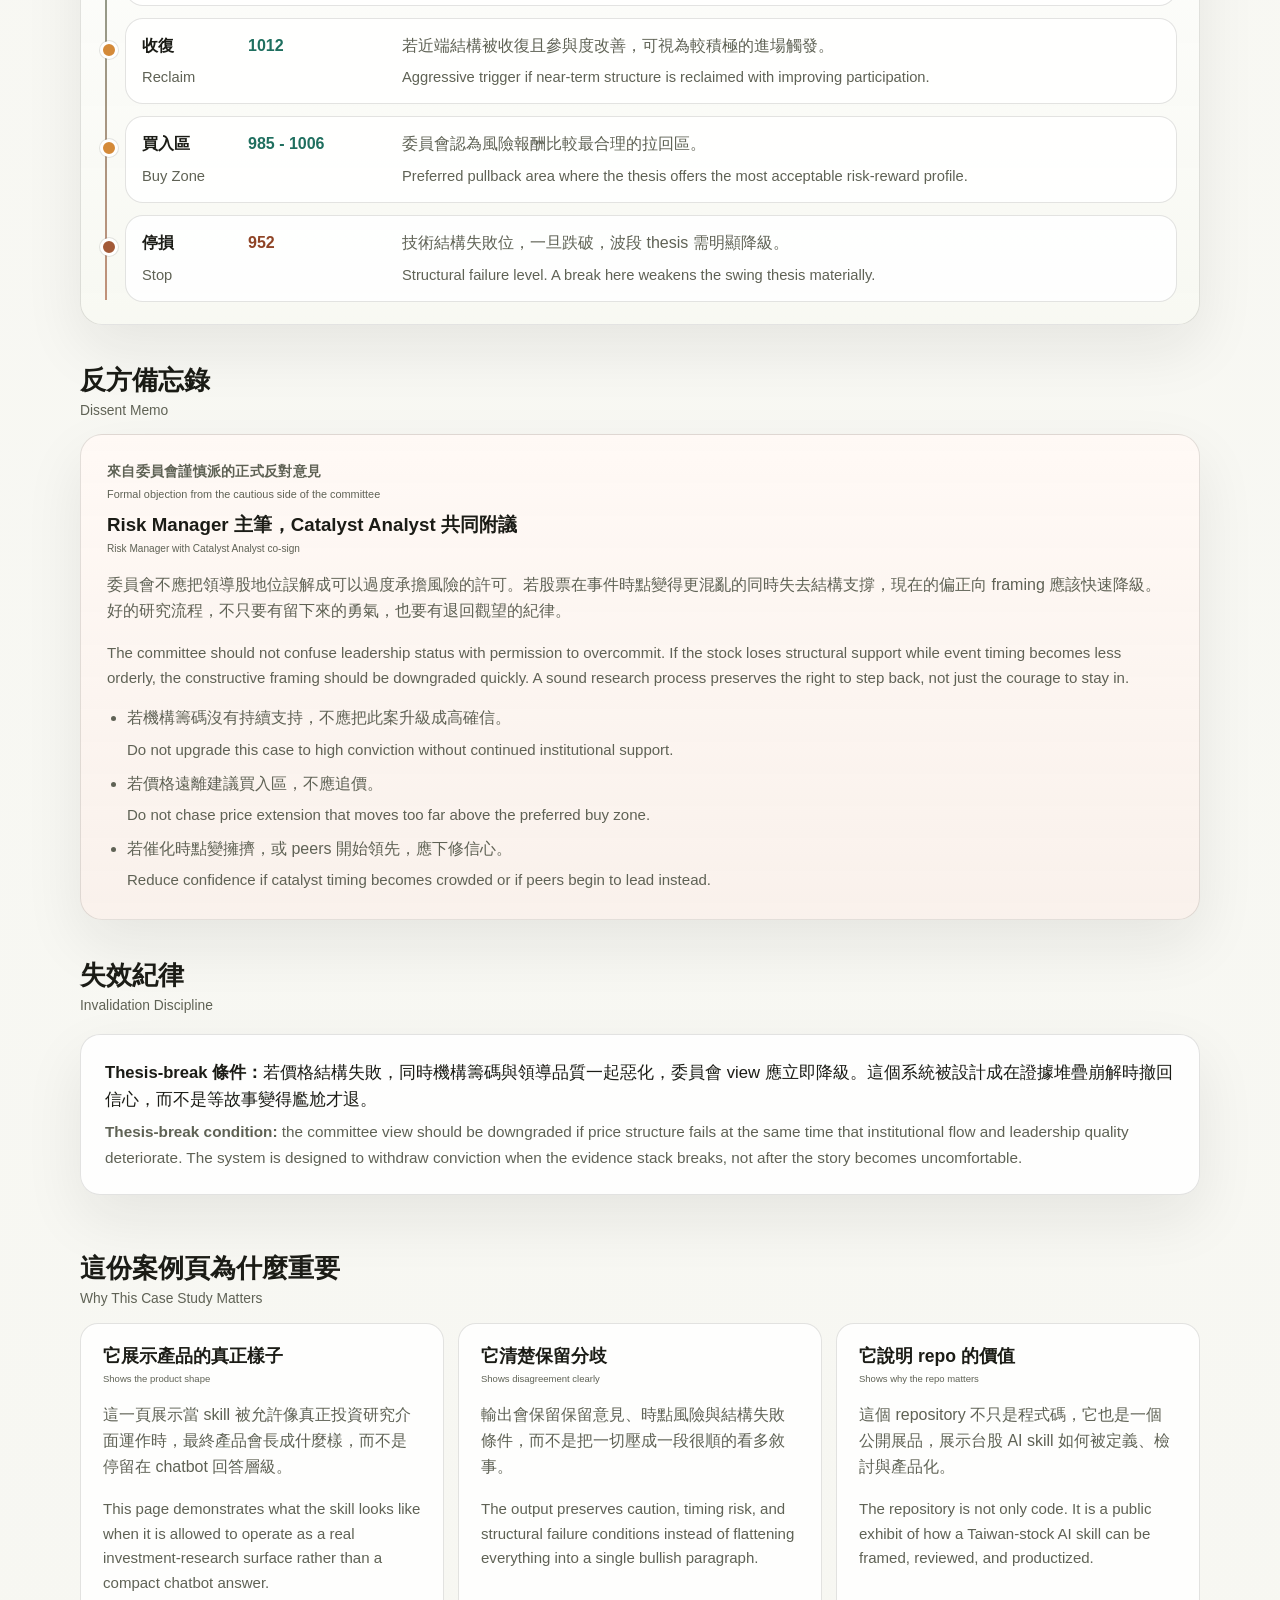
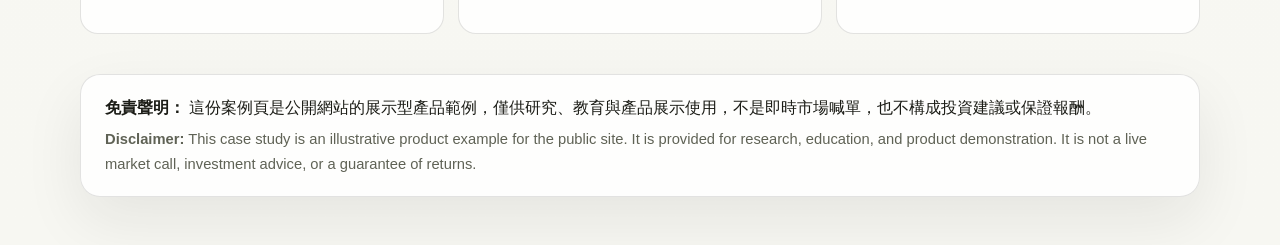
==== commit 1ae07901: "Polish product copy and add disclaimers" ====
--- a/docs/case-study.html
+++ b/docs/case-study.html
@@ -691,7 +691,7 @@
 
     <footer class="footer">
       <div class="footer-card">
-        <p><strong>展示備註：</strong>這份案例頁是公開網站的展示型產品範例，不是即時市場喊單，也不應被解讀為保證性的投資建議。<span class="en-translation"><strong>Exhibit note:</strong> This case study is an illustrative product example for the public site. It is not a live market call and should not be interpreted as guaranteed investment guidance.</span></p>
+        <p><strong>免責聲明：</strong> 這份案例頁是公開網站的展示型產品範例，僅供研究、教育與產品展示使用，不是即時市場喊單，也不構成投資建議或保證報酬。<span class="en-translation"><strong>Disclaimer:</strong> This case study is an illustrative product example for the public site. It is provided for research, education, and product demonstration. It is not a live market call, investment advice, or a guarantee of returns.</span></p>
       </div>
     </footer>
   </div>
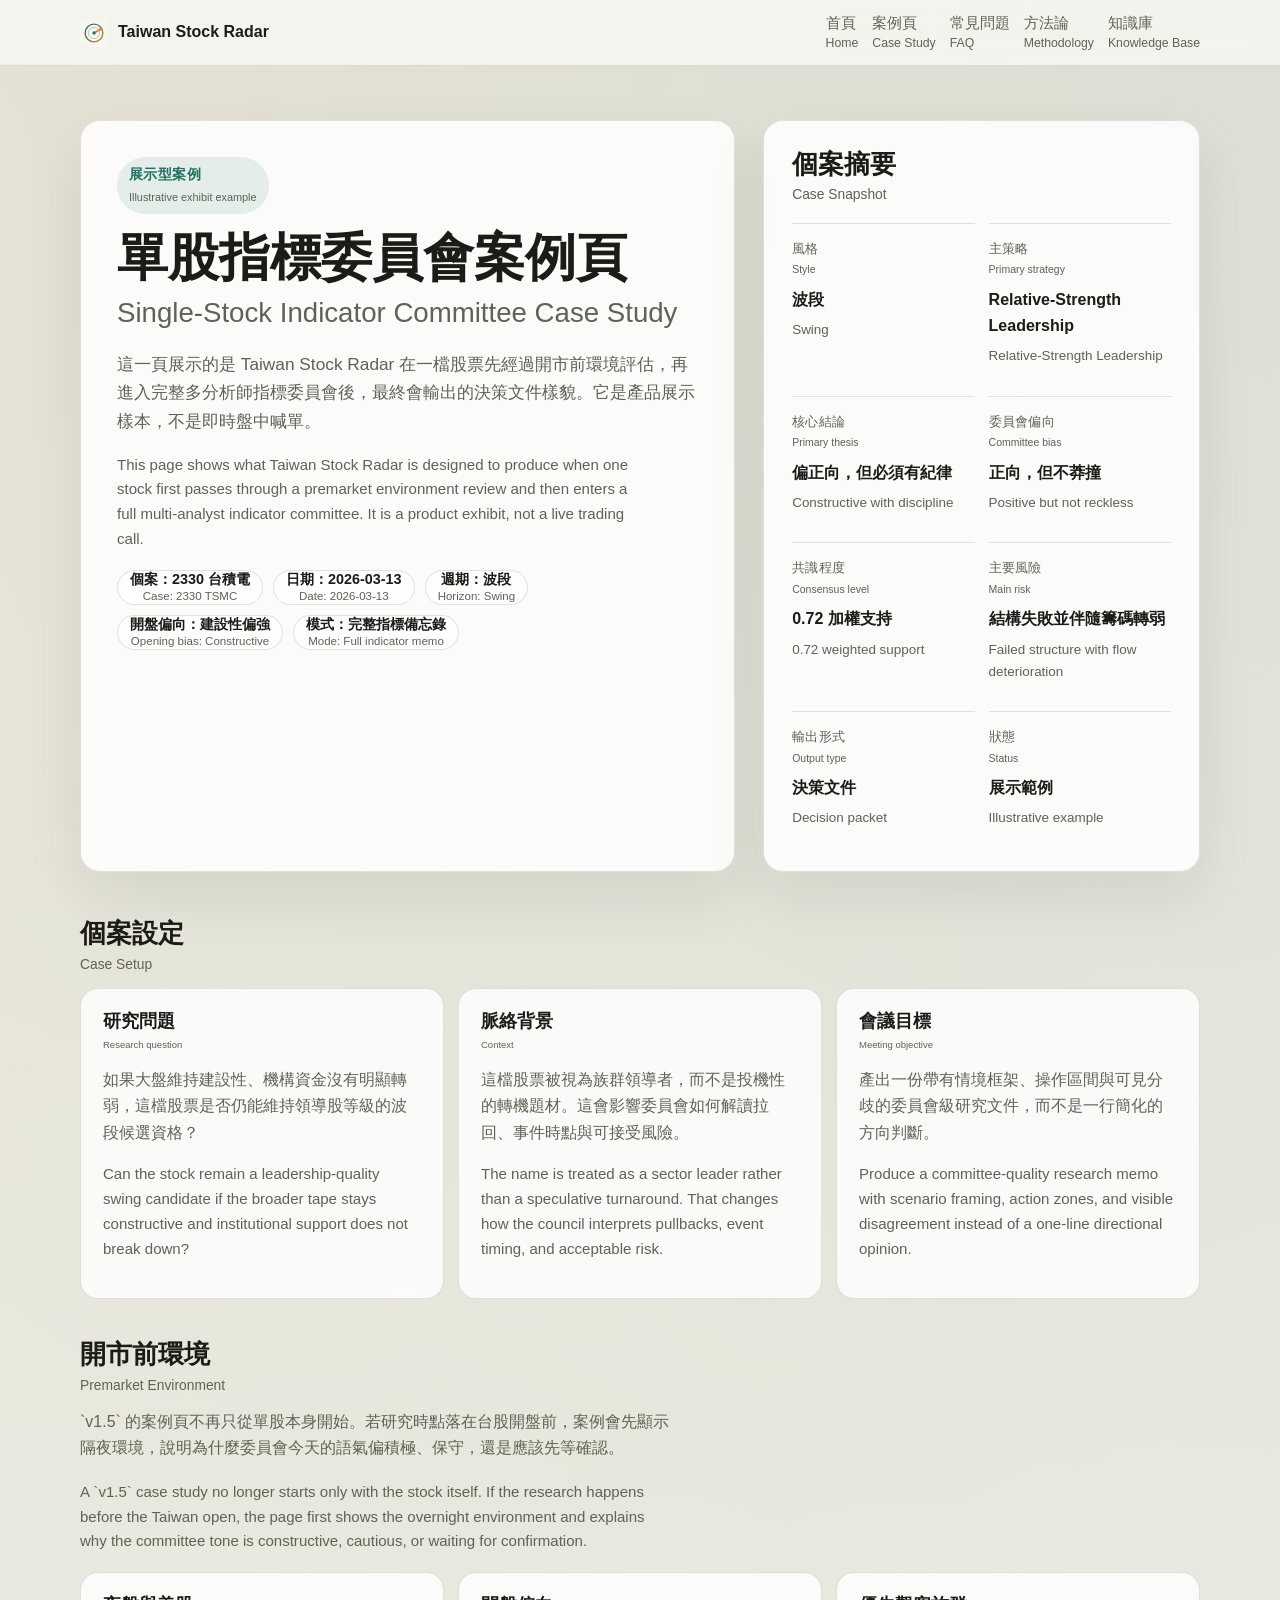
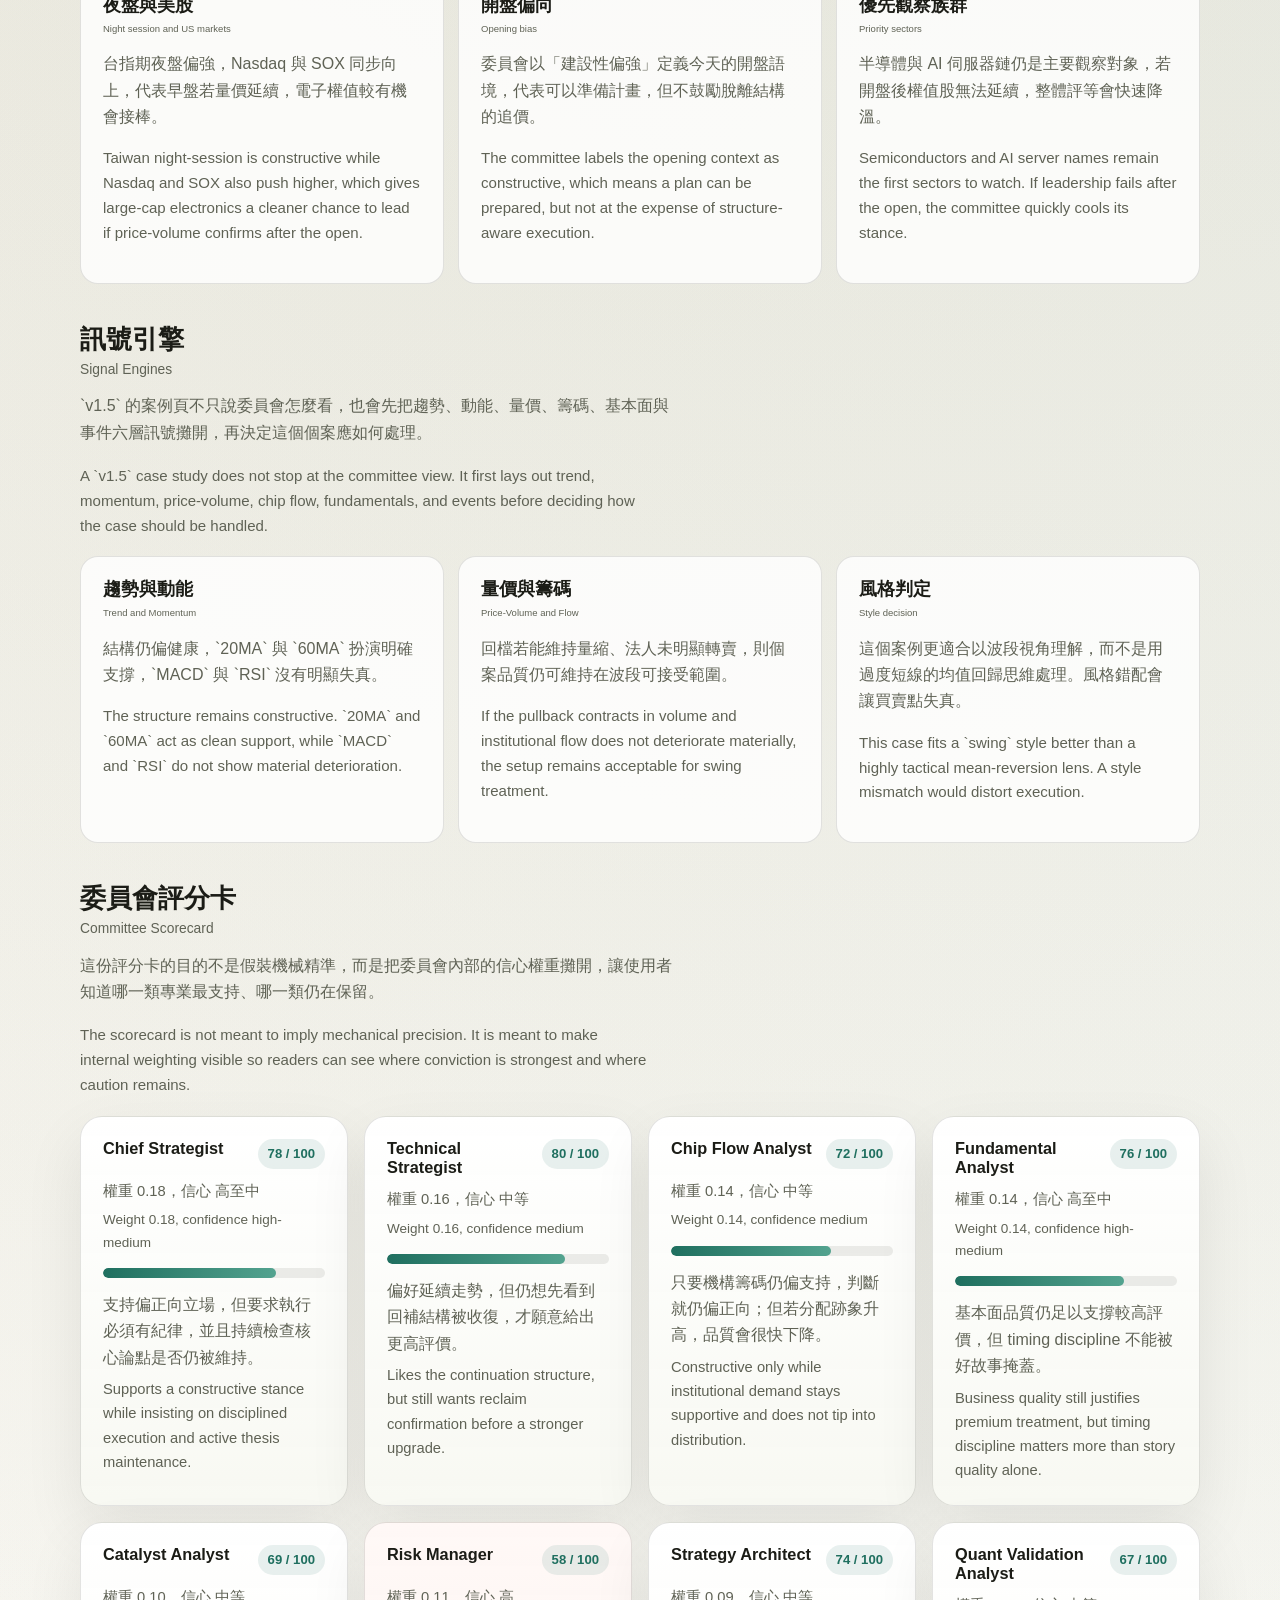
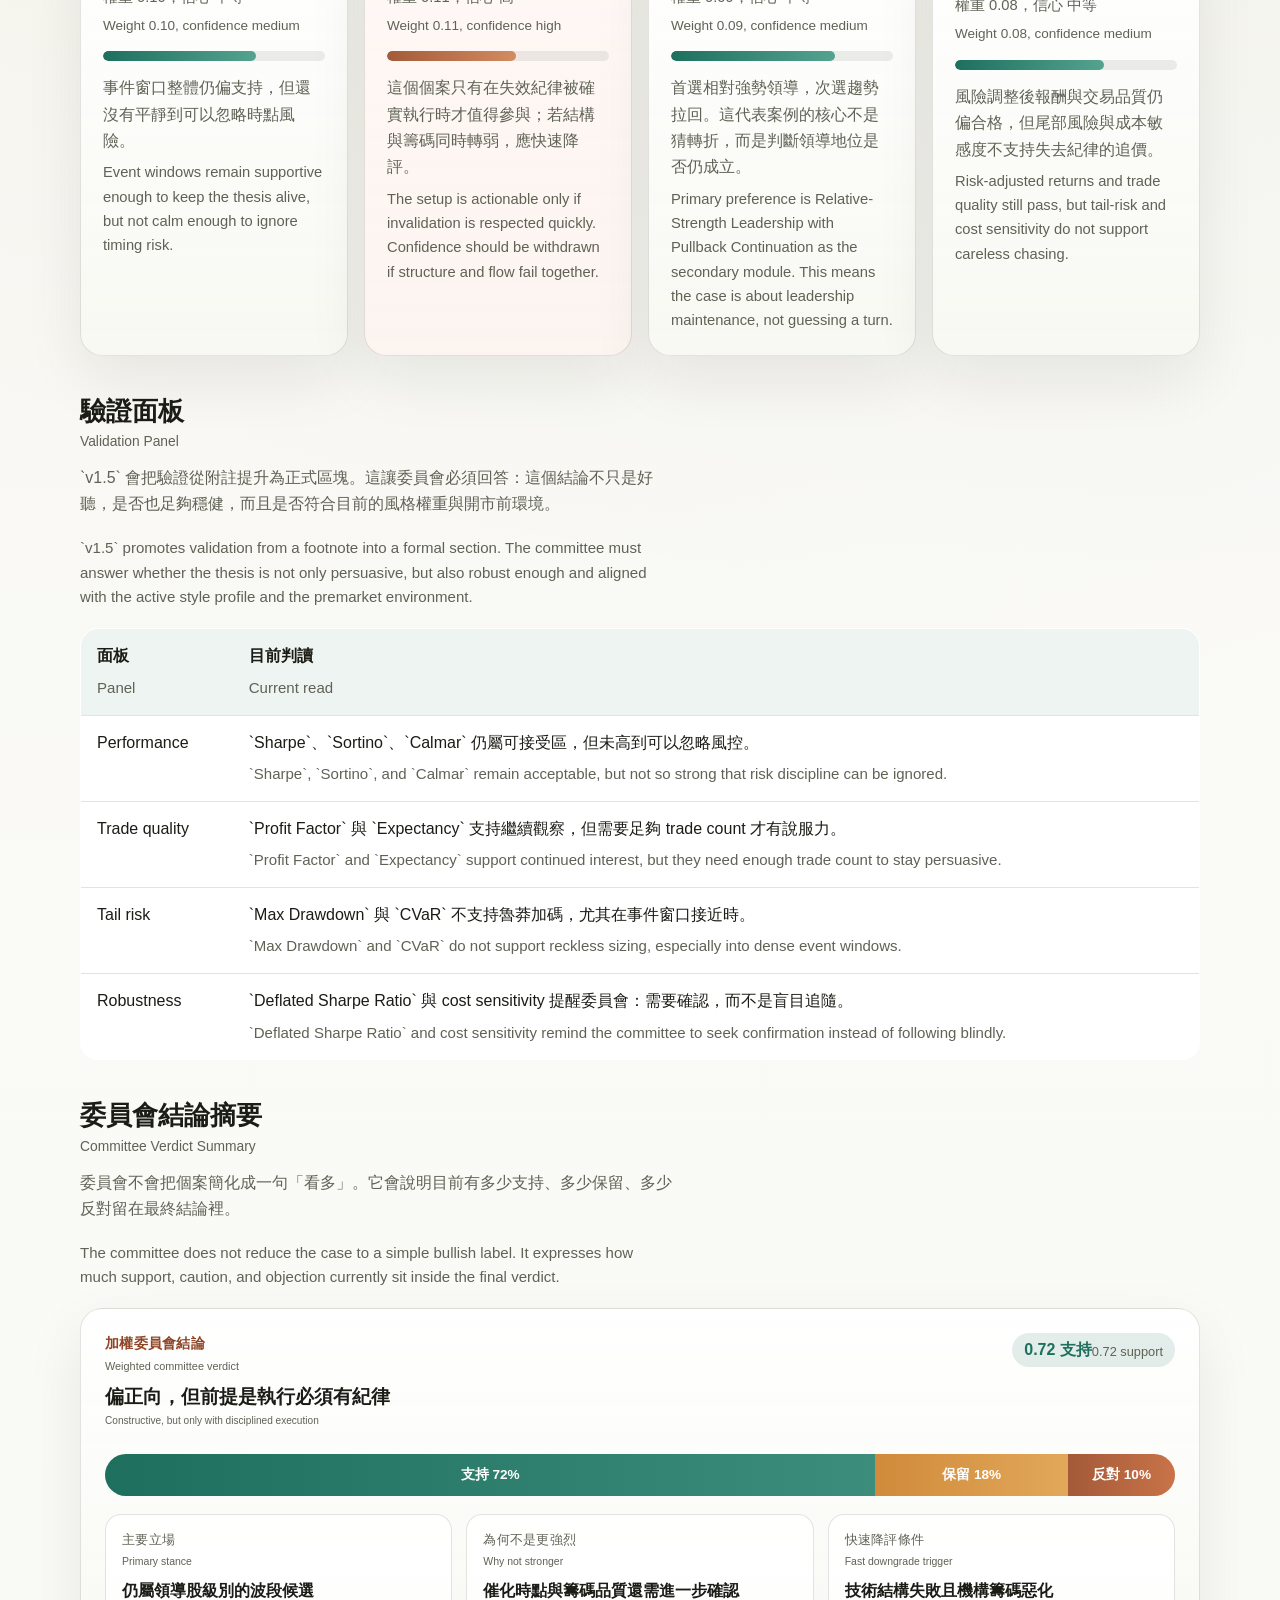
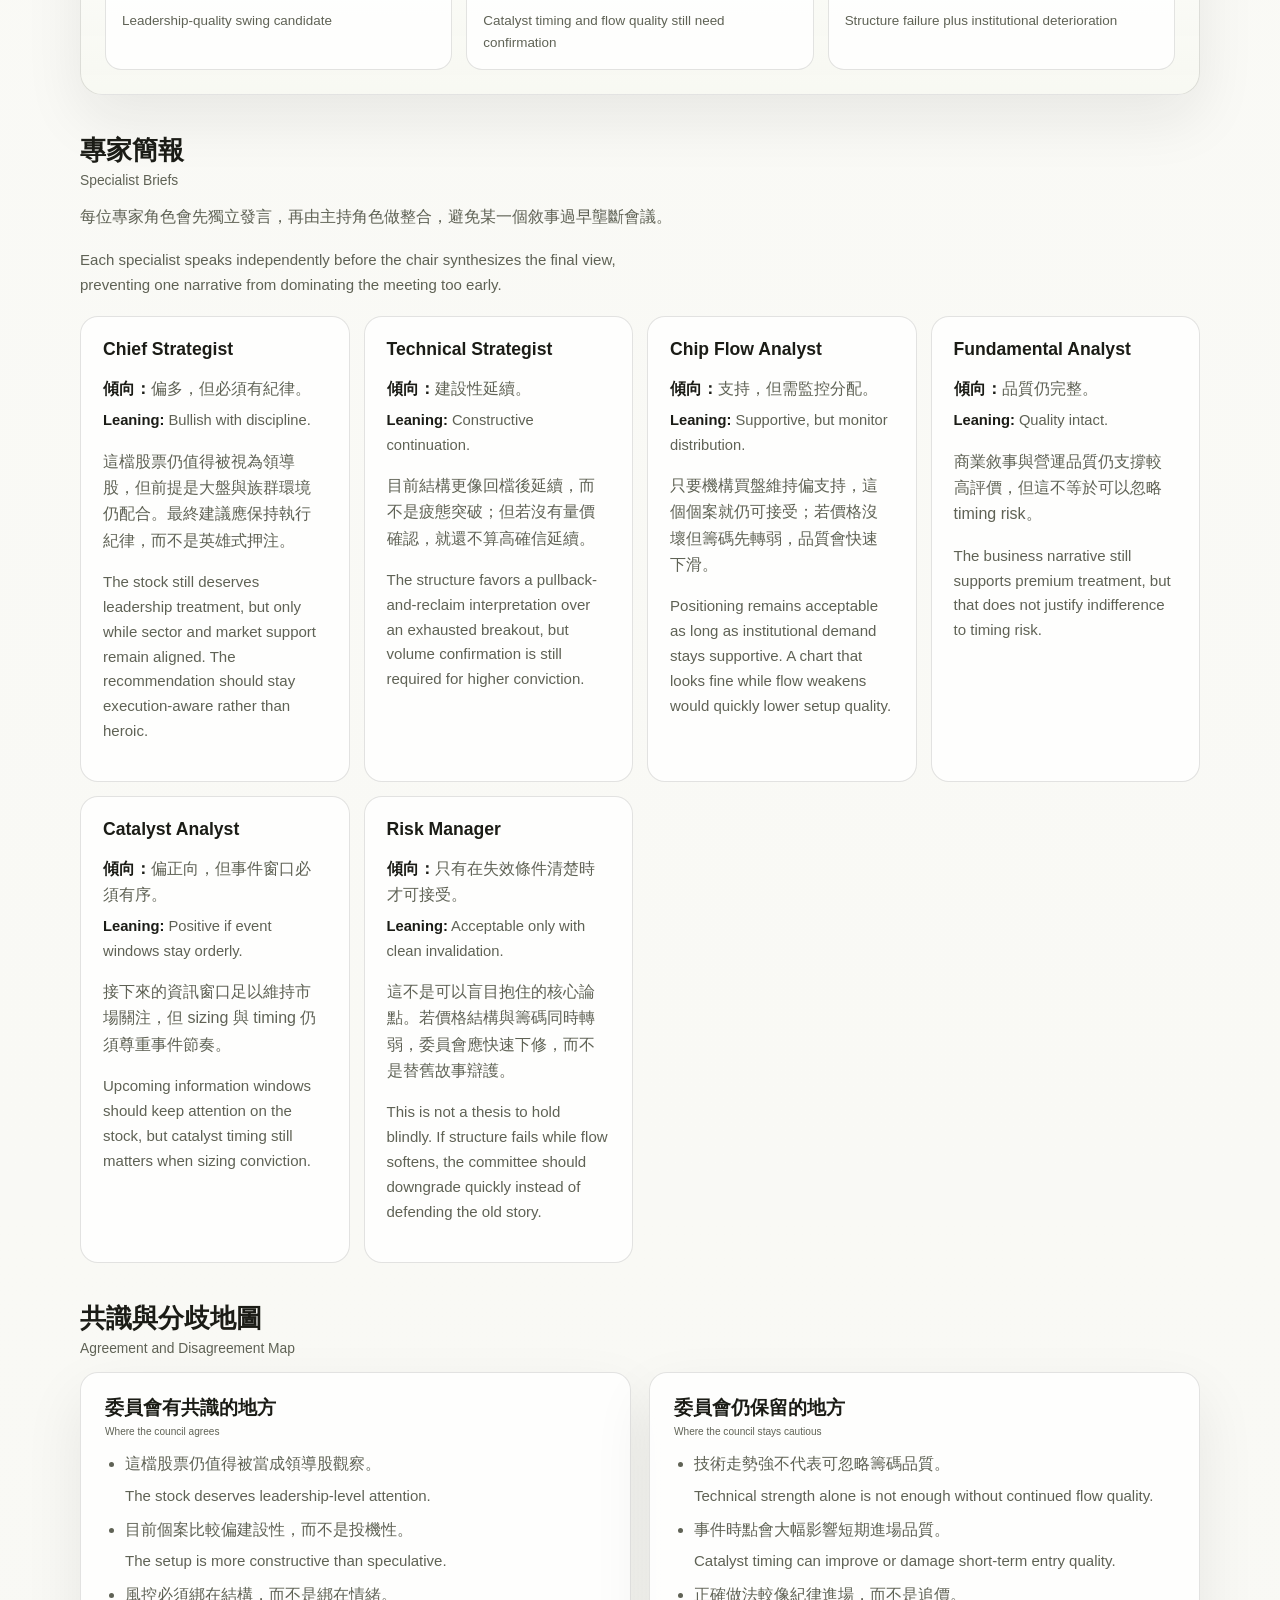
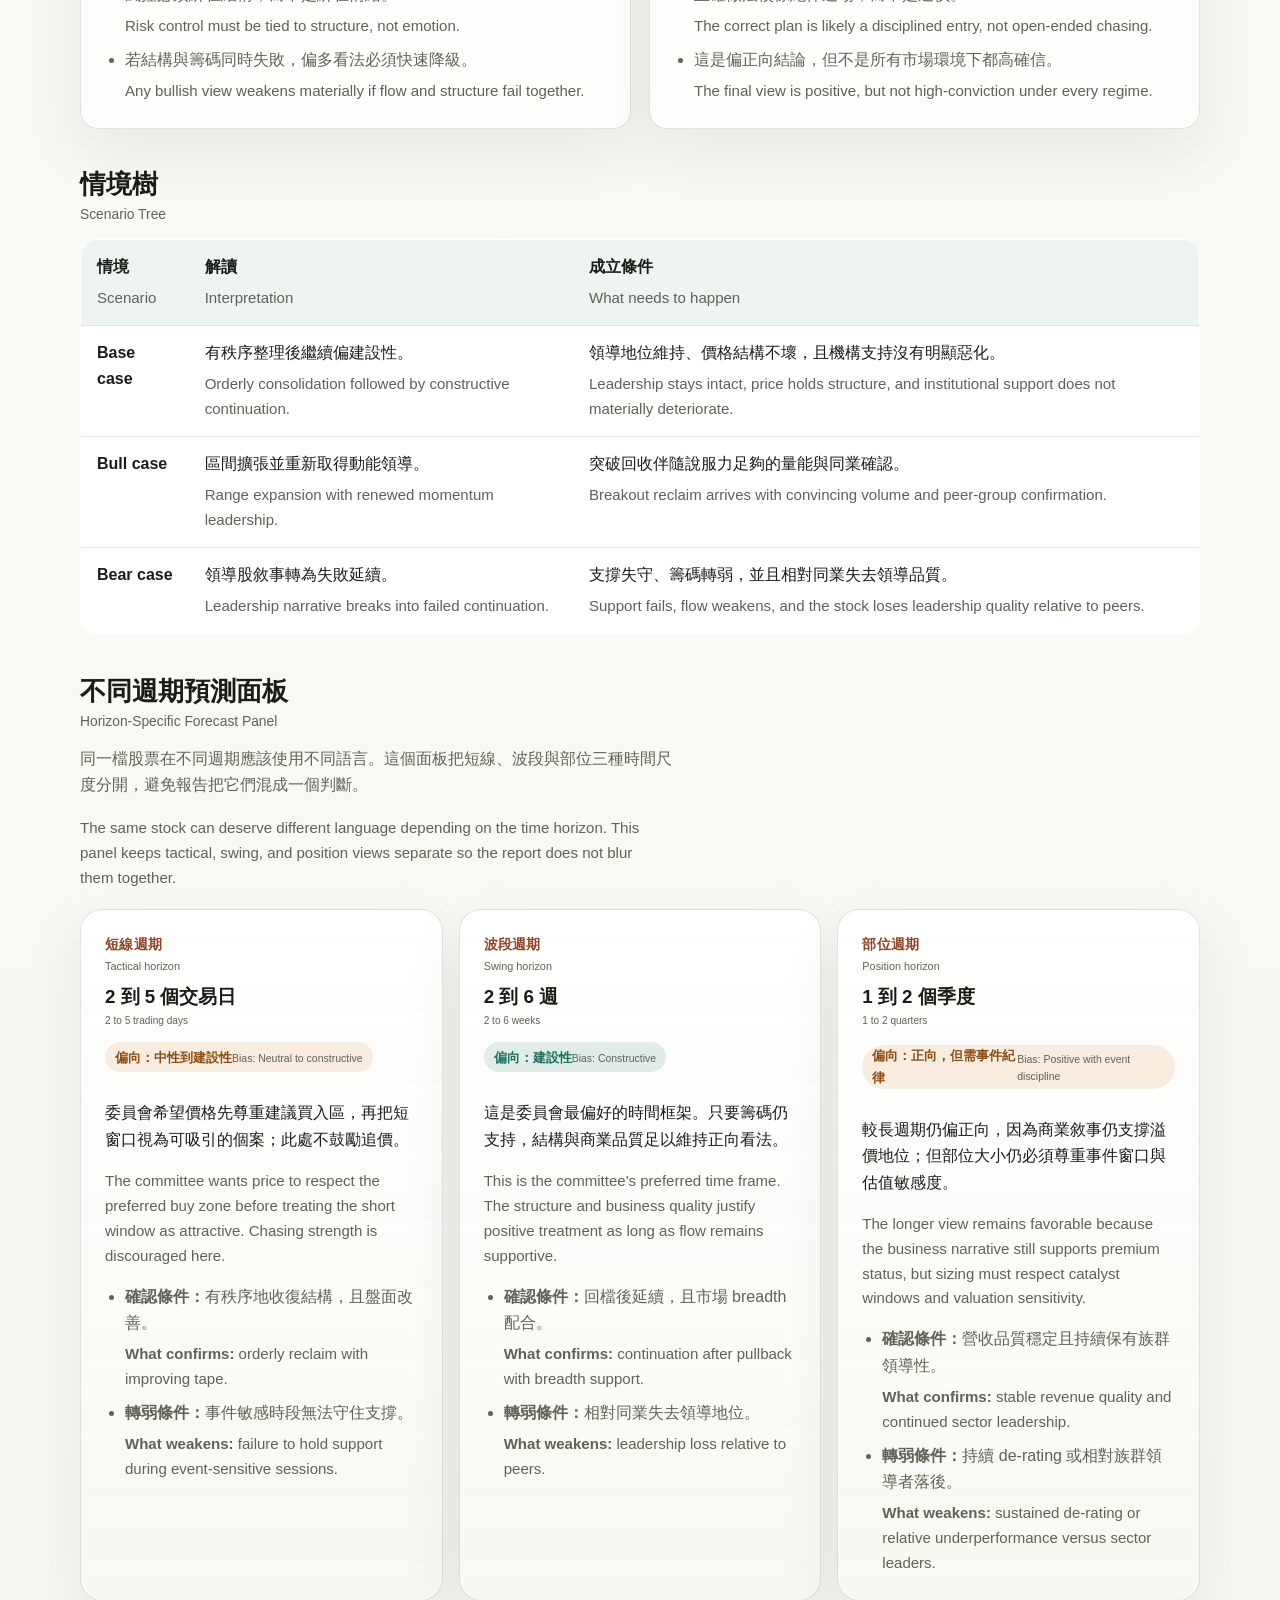
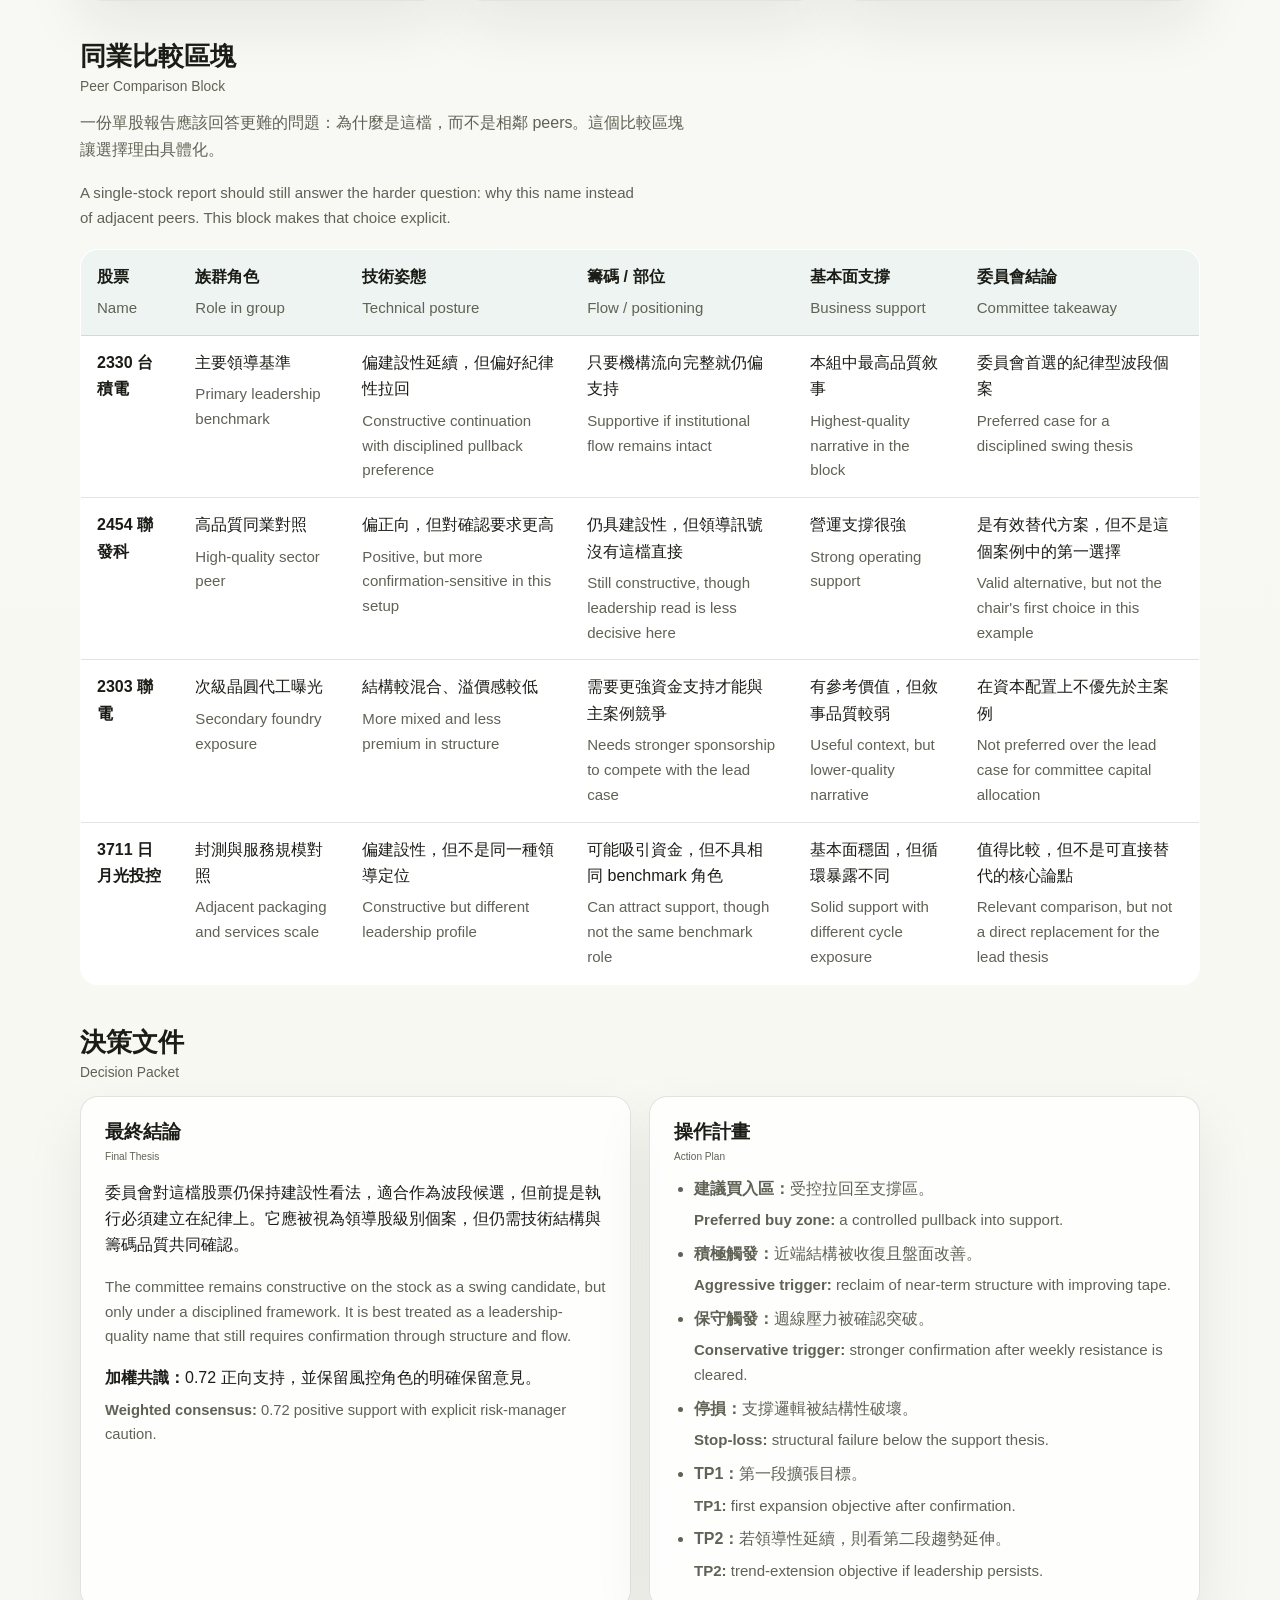
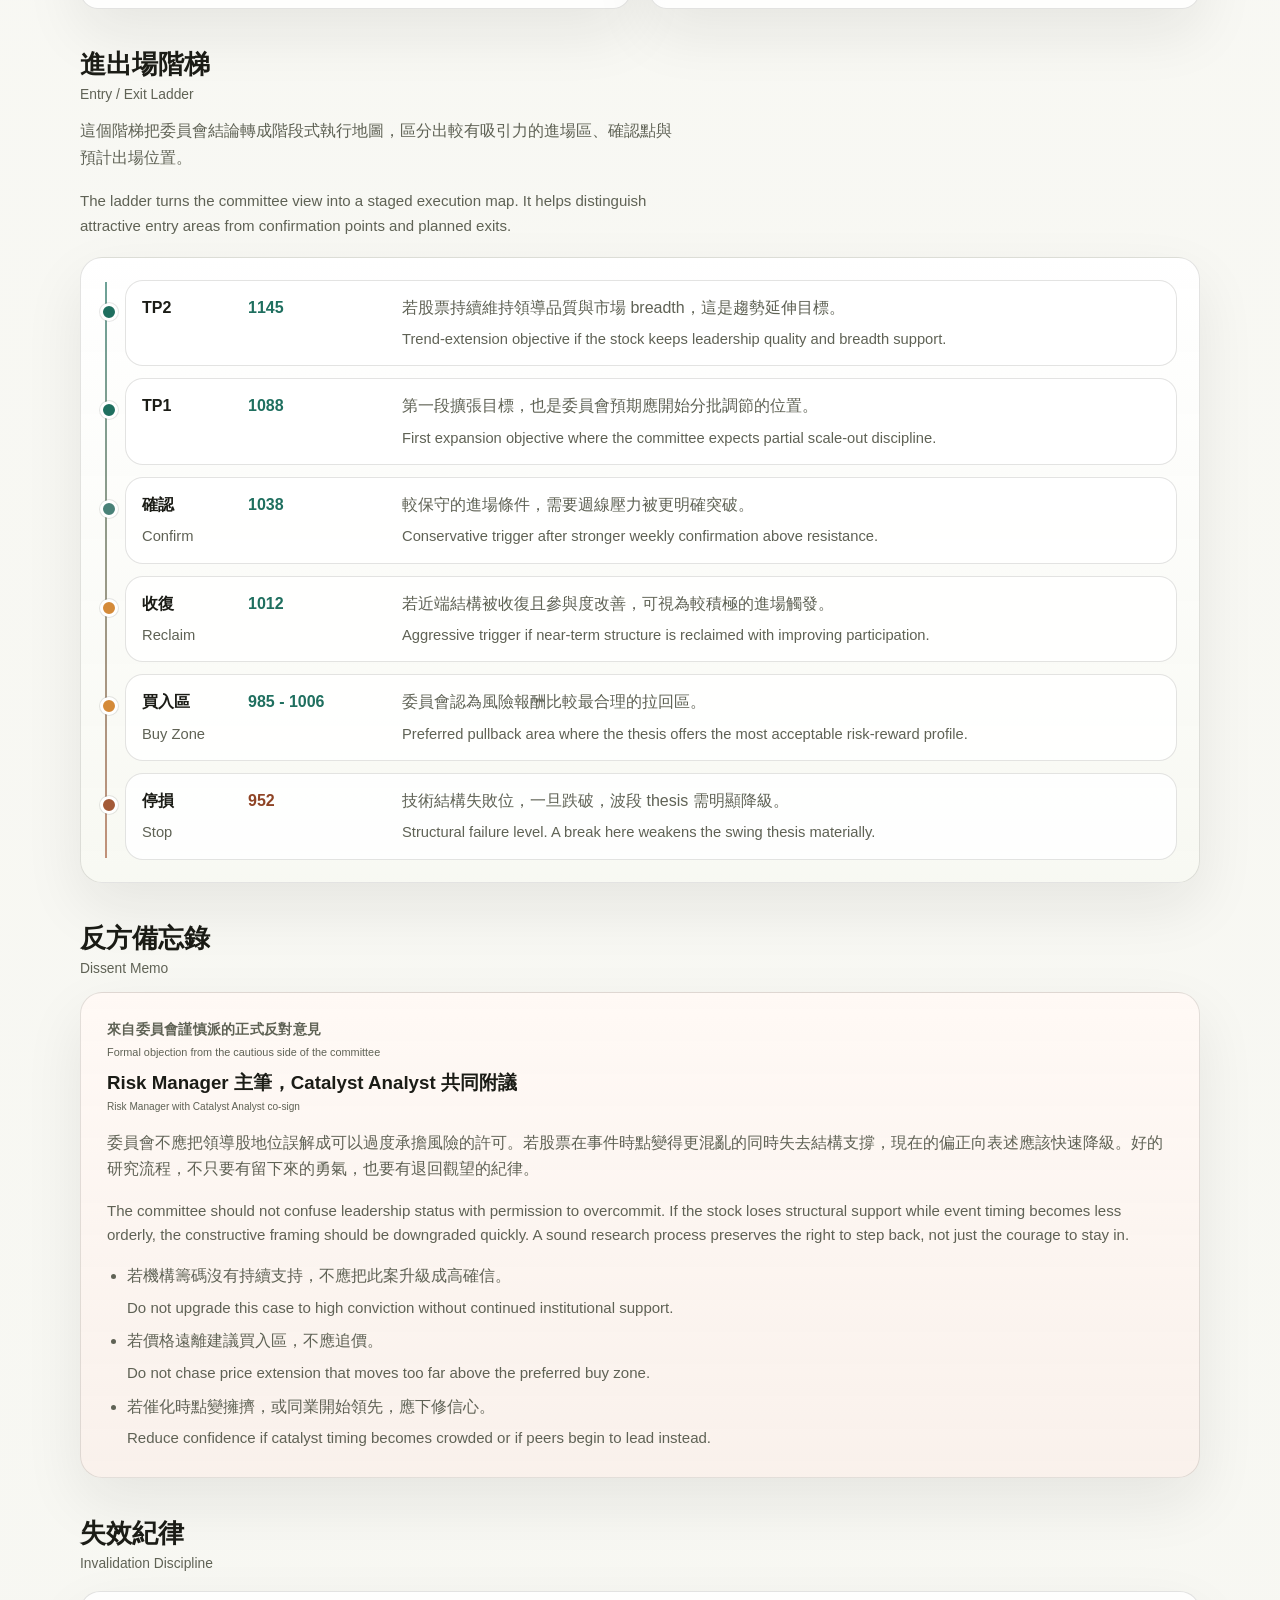
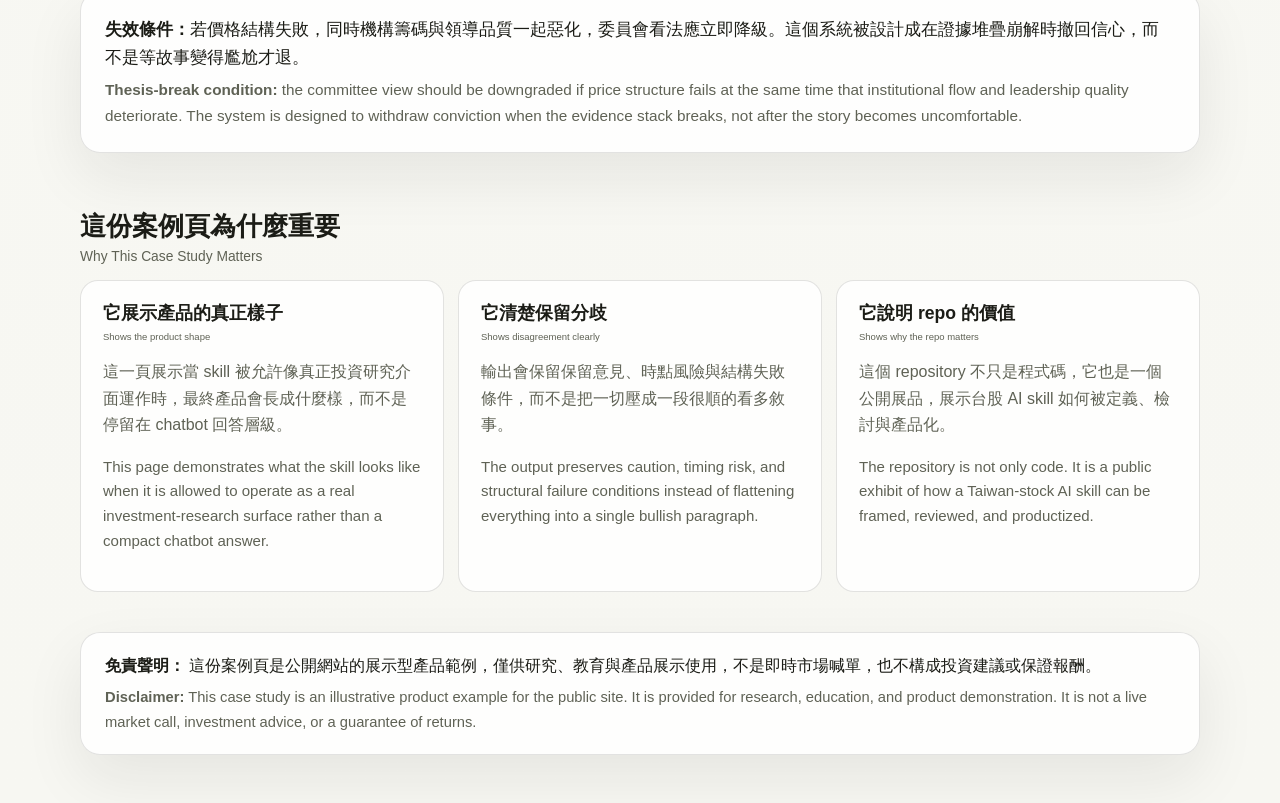
==== commit 07fb70ba: "Add premarket brief workflow for v1.5" ====
--- a/docs/case-study.html
+++ b/docs/case-study.html
@@ -4,11 +4,11 @@
   <meta charset="utf-8">
   <meta name="viewport" content="width=device-width, initial-scale=1">
   <title>Taiwan Stock Radar 案例頁 Case Study</title>
-  <meta name="description" content="Taiwan Stock Radar 單股案例頁，展示多 Agent 台股指標委員會如何形成正式決策文件，包含訊號引擎、風格權重、策略模組、情境預測、買賣區間與反方意見。">
+  <meta name="description" content="Taiwan Stock Radar 單股案例頁，展示多位 AI 分析師如何在開市前環境評估與台股指標委員會中形成正式決策文件，內容包含夜盤、美股趨勢、訊號引擎、風格權重、策略模組與買賣區間。">
   <link rel="canonical" href="https://rabbit68116-ux.github.io/taiwan-stock-radar/case-study.html">
   <meta property="og:type" content="article">
   <meta property="og:title" content="Taiwan Stock Radar 案例頁 Case Study">
-  <meta property="og:description" content="完整展示 Taiwan Stock Radar 單股多 Agent 指標委員會的輸出樣貌。">
+  <meta property="og:description" content="完整展示 Taiwan Stock Radar 如何先讀取開市前環境，再形成單股多分析師指標委員會輸出。">
   <meta property="og:url" content="https://rabbit68116-ux.github.io/taiwan-stock-radar/case-study.html">
   <meta property="og:image" content="https://rabbit68116-ux.github.io/taiwan-stock-radar/assets/og-card.svg">
   <link rel="icon" href="assets/logo.svg" type="image/svg+xml">
@@ -54,13 +54,14 @@
           <h1>單股指標委員會案例頁
             <span class="en-translation">Single-Stock Indicator Committee Case Study</span>
           </h1>
-          <p class="lead">這一頁展示的是 Taiwan Stock Radar 在一檔股票進入完整多 Agent 指標委員會後，最終會輸出的決策文件長相。它是產品展示樣本，不是即時盤中喊單。</p>
-          <p class="lead en-translation">This page shows what Taiwan Stock Radar is designed to produce when one stock is reviewed through a full multi-agent indicator committee. It is a product exhibit, not a live trading call.</p>
+          <p class="lead">這一頁展示的是 Taiwan Stock Radar 在一檔股票先經過開市前環境評估，再進入完整多分析師指標委員會後，最終會輸出的決策文件樣貌。它是產品展示樣本，不是即時盤中喊單。</p>
+          <p class="lead en-translation">This page shows what Taiwan Stock Radar is designed to produce when one stock first passes through a premarket environment review and then enters a full multi-analyst indicator committee. It is a product exhibit, not a live trading call.</p>
           <div class="chip-row">
             <span class="chip">個案：2330 台積電<span class="en-translation">Case: 2330 TSMC</span></span>
             <span class="chip">日期：2026-03-13<span class="en-translation">Date: 2026-03-13</span></span>
-            <span class="chip">週期：Swing<span class="en-translation">Horizon: Swing</span></span>
-            <span class="chip">模式：Full indicator memo<span class="en-translation">Mode: Full indicator memo</span></span>
+            <span class="chip">週期：波段<span class="en-translation">Horizon: Swing</span></span>
+            <span class="chip">開盤偏向：建設性偏強<span class="en-translation">Opening bias: Constructive</span></span>
+            <span class="chip">模式：完整指標備忘錄<span class="en-translation">Mode: Full indicator memo</span></span>
           </div>
         </article>
 
@@ -71,7 +72,7 @@
           <div class="meta-list">
             <div>
               <span class="label">風格<span class="en-translation">Style</span></span>
-              <span class="value">Swing
+              <span class="value">波段
                 <span class="en-translation">Swing</span>
               </span>
             </div>
@@ -82,7 +83,7 @@
               </span>
             </div>
             <div>
-              <span class="label">主要 thesis<span class="en-translation">Primary thesis</span></span>
+              <span class="label">核心結論<span class="en-translation">Primary thesis</span></span>
               <span class="value">偏正向，但必須有紀律
                 <span class="en-translation">Constructive with discipline</span>
               </span>
@@ -106,7 +107,7 @@
               </span>
             </div>
             <div>
-              <span class="label">輸出型態<span class="en-translation">Output type</span></span>
+              <span class="label">輸出形式<span class="en-translation">Output type</span></span>
               <span class="value">決策文件
                 <span class="en-translation">Decision packet</span>
               </span>
@@ -132,14 +133,14 @@
             <h3>研究問題
               <span class="en-translation">Research question</span>
             </h3>
-            <p>如果大盤維持建設性、機構資金沒有明顯轉弱，這檔股票是否仍能維持領導股等級的 swing 候選資格？</p>
+            <p>如果大盤維持建設性、機構資金沒有明顯轉弱，這檔股票是否仍能維持領導股等級的波段候選資格？</p>
             <p class="en-translation">Can the stock remain a leadership-quality swing candidate if the broader tape stays constructive and institutional support does not break down?</p>
           </article>
           <article class="card">
             <h3>脈絡背景
               <span class="en-translation">Context</span>
             </h3>
-            <p>這檔股票被視為族群領導者，而不是投機性 turnaround。這會影響委員會如何解讀拉回、事件時點與可接受風險。</p>
+            <p>這檔股票被視為族群領導者，而不是投機性的轉機題材。這會影響委員會如何解讀拉回、事件時點與可接受風險。</p>
             <p class="en-translation">The name is treated as a sector leader rather than a speculative turnaround. That changes how the council interprets pullbacks, event timing, and acceptable risk.</p>
           </article>
           <article class="card">
@@ -147,7 +148,38 @@
               <span class="en-translation">Meeting objective</span>
             </h3>
             <p>產出一份帶有情境框架、操作區間與可見分歧的委員會級研究文件，而不是一行簡化的方向判斷。</p>
-            <p class="en-translation">Produce a committee-quality memo with scenario framing, action zones, and visible disagreement instead of a one-line directional opinion.</p>
+            <p class="en-translation">Produce a committee-quality research memo with scenario framing, action zones, and visible disagreement instead of a one-line directional opinion.</p>
+          </article>
+        </div>
+      </section>
+
+      <section>
+        <h2>開市前環境
+          <span class="en-translation">Premarket Environment</span>
+        </h2>
+        <p class="section-intro">`v1.5` 的案例頁不再只從單股本身開始。若研究時點落在台股開盤前，案例會先顯示隔夜環境，說明為什麼委員會今天的語氣偏積極、保守，還是應該先等確認。</p>
+        <p class="section-intro en-translation">A `v1.5` case study no longer starts only with the stock itself. If the research happens before the Taiwan open, the page first shows the overnight environment and explains why the committee tone is constructive, cautious, or waiting for confirmation.</p>
+        <div class="grid">
+          <article class="card">
+            <h3>夜盤與美股
+              <span class="en-translation">Night session and US markets</span>
+            </h3>
+            <p>台指期夜盤偏強，Nasdaq 與 SOX 同步向上，代表早盤若量價延續，電子權值較有機會接棒。</p>
+            <p class="en-translation">Taiwan night-session is constructive while Nasdaq and SOX also push higher, which gives large-cap electronics a cleaner chance to lead if price-volume confirms after the open.</p>
+          </article>
+          <article class="card">
+            <h3>開盤偏向
+              <span class="en-translation">Opening bias</span>
+            </h3>
+            <p>委員會以「建設性偏強」定義今天的開盤語境，代表可以準備計畫，但不鼓勵脫離結構的追價。</p>
+            <p class="en-translation">The committee labels the opening context as constructive, which means a plan can be prepared, but not at the expense of structure-aware execution.</p>
+          </article>
+          <article class="card">
+            <h3>優先觀察族群
+              <span class="en-translation">Priority sectors</span>
+            </h3>
+            <p>半導體與 AI 伺服器鏈仍是主要觀察對象，若開盤後權值股無法延續，整體評等會快速降溫。</p>
+            <p class="en-translation">Semiconductors and AI server names remain the first sectors to watch. If leadership fails after the open, the committee quickly cools its stance.</p>
           </article>
         </div>
       </section>
@@ -156,28 +188,28 @@
         <h2>訊號引擎
           <span class="en-translation">Signal Engines</span>
         </h2>
-        <p class="section-intro">`v1.4` 的案例頁不只說委員會怎麼看，也會先把趨勢、動能、量價、籌碼、基本面與事件六層訊號攤開，再決定這個 setup 如何處理。</p>
-        <p class="section-intro en-translation">A `v1.4` case study does not stop at the committee view. It first lays out trend, momentum, price-volume, chip flow, fundamentals, and events before deciding how the setup should be handled.</p>
+        <p class="section-intro">`v1.5` 的案例頁不只說委員會怎麼看，也會先把趨勢、動能、量價、籌碼、基本面與事件六層訊號攤開，再決定這個個案應如何處理。</p>
+        <p class="section-intro en-translation">A `v1.5` case study does not stop at the committee view. It first lays out trend, momentum, price-volume, chip flow, fundamentals, and events before deciding how the case should be handled.</p>
         <div class="grid">
           <article class="card">
-            <h3>Trend + Momentum
-              <span class="en-translation">Trend + Momentum</span>
+            <h3>趨勢與動能
+              <span class="en-translation">Trend and Momentum</span>
             </h3>
             <p>結構仍偏健康，`20MA` 與 `60MA` 扮演明確支撐，`MACD` 與 `RSI` 沒有明顯失真。</p>
             <p class="en-translation">The structure remains constructive. `20MA` and `60MA` act as clean support, while `MACD` and `RSI` do not show material deterioration.</p>
           </article>
           <article class="card">
-            <h3>Price-Volume + Flow
-              <span class="en-translation">Price-Volume + Flow</span>
-            </h3>
-            <p>回檔若能維持量縮、法人未明顯轉賣，則 setup 品質仍可維持在波段可接受範圍。</p>
+            <h3>量價與籌碼
+              <span class="en-translation">Price-Volume and Flow</span>
+            </h3>
+            <p>回檔若能維持量縮、法人未明顯轉賣，則個案品質仍可維持在波段可接受範圍。</p>
             <p class="en-translation">If the pullback contracts in volume and institutional flow does not deteriorate materially, the setup remains acceptable for swing treatment.</p>
           </article>
           <article class="card">
-            <h3>Style decision
+            <h3>風格判定
               <span class="en-translation">Style decision</span>
             </h3>
-            <p>這個案例更適合 `swing`，而不是用過度短線的均值回歸思維處理。風格錯配會讓買賣點失真。</p>
+            <p>這個案例更適合以波段視角理解，而不是用過度短線的均值回歸思維處理。風格錯配會讓買賣點失真。</p>
             <p class="en-translation">This case fits a `swing` style better than a highly tactical mean-reversion lens. A style mismatch would distort execution.</p>
           </article>
         </div>
@@ -187,7 +219,7 @@
         <h2>委員會評分卡
           <span class="en-translation">Committee Scorecard</span>
         </h2>
-        <p class="section-intro">這份 scorecard 的目的不是假裝機械精準，而是把委員會內部的信心權重攤開，讓使用者知道哪一類專業最支持、哪一類仍在保留。</p>
+        <p class="section-intro">這份評分卡的目的不是假裝機械精準，而是把委員會內部的信心權重攤開，讓使用者知道哪一類專業最支持、哪一類仍在保留。</p>
         <p class="section-intro en-translation">The scorecard is not meant to imply mechanical precision. It is meant to make internal weighting visible so readers can see where conviction is strongest and where caution remains.</p>
         <div class="scorecard-grid">
           <article class="scorecard-card">
@@ -197,7 +229,7 @@
             </div>
             <p class="score-meta">權重 0.18，信心 高至中<span class="en-translation">Weight 0.18, confidence high-medium</span></p>
             <div class="score-meter"><span style="width: 78%"></span></div>
-            <p class="score-note">支持偏正向立場，但要求執行必須有紀律，並且持續檢查 thesis 是否仍被維持。<span class="en-translation">Supports a constructive stance while insisting on disciplined execution and active thesis maintenance.</span></p>
+            <p class="score-note">支持偏正向立場，但要求執行必須有紀律，並且持續檢查核心論點是否仍被維持。<span class="en-translation">Supports a constructive stance while insisting on disciplined execution and active thesis maintenance.</span></p>
           </article>
           <article class="scorecard-card">
             <div class="scorecard-head">
@@ -233,7 +265,7 @@
             </div>
             <p class="score-meta">權重 0.10，信心 中等<span class="en-translation">Weight 0.10, confidence medium</span></p>
             <div class="score-meter"><span style="width: 69%"></span></div>
-            <p class="score-note">事件窗口整體仍偏支持，但還沒有平靜到可以忽略 timing risk。<span class="en-translation">Event windows remain supportive enough to keep the thesis alive, but not calm enough to ignore timing risk.</span></p>
+            <p class="score-note">事件窗口整體仍偏支持，但還沒有平靜到可以忽略時點風險。<span class="en-translation">Event windows remain supportive enough to keep the thesis alive, but not calm enough to ignore timing risk.</span></p>
           </article>
           <article class="scorecard-card scorecard-card-risk">
             <div class="scorecard-head">
@@ -242,7 +274,7 @@
             </div>
             <p class="score-meta">權重 0.11，信心 高<span class="en-translation">Weight 0.11, confidence high</span></p>
             <div class="score-meter score-meter-risk"><span style="width: 58%"></span></div>
-            <p class="score-note">這個 setup 只有在失效紀律被確實執行時才值得參與；若結構與籌碼同時轉弱，應快速降評。<span class="en-translation">The setup is actionable only if invalidation is respected quickly. Confidence should be withdrawn if structure and flow fail together.</span></p>
+            <p class="score-note">這個個案只有在失效紀律被確實執行時才值得參與；若結構與籌碼同時轉弱，應快速降評。<span class="en-translation">The setup is actionable only if invalidation is respected quickly. Confidence should be withdrawn if structure and flow fail together.</span></p>
           </article>
           <article class="scorecard-card">
             <div class="scorecard-head">
@@ -269,8 +301,8 @@
         <h2>驗證面板
           <span class="en-translation">Validation Panel</span>
         </h2>
-        <p class="section-intro">`v1.4` 會把 validation 從附註提升為正式區塊。這讓委員會必須回答：這個 thesis 不只是好聽，是否也足夠穩健，而且是否符合目前的風格權重。</p>
-        <p class="section-intro en-translation">`v1.4` promotes validation from a footnote into a formal section. The committee must answer whether the thesis is not only persuasive, but also robust enough and aligned with the active style profile.</p>
+        <p class="section-intro">`v1.5` 會把驗證從附註提升為正式區塊。這讓委員會必須回答：這個結論不只是好聽，是否也足夠穩健，而且是否符合目前的風格權重與開市前環境。</p>
+        <p class="section-intro en-translation">`v1.5` promotes validation from a footnote into a formal section. The committee must answer whether the thesis is not only persuasive, but also robust enough and aligned with the active style profile and the premarket environment.</p>
         <table>
           <thead>
             <tr>
@@ -300,10 +332,10 @@
       </section>
 
       <section>
-        <h2>委員會 verdict 摘要
+        <h2>委員會結論摘要
           <span class="en-translation">Committee Verdict Summary</span>
         </h2>
-        <p class="section-intro">委員會不會把個案簡化成一句「看多」。它會說明目前有多少支持、多少保留、多少反對留在最終 verdict 裡。</p>
+        <p class="section-intro">委員會不會把個案簡化成一句「看多」。它會說明目前有多少支持、多少保留、多少反對留在最終結論裡。</p>
         <p class="section-intro en-translation">The committee does not reduce the case to a simple bullish label. It expresses how much support, caution, and objection currently sit inside the final verdict.</p>
         <div class="verdict-card">
           <div class="verdict-head">
@@ -325,7 +357,7 @@
           <div class="verdict-notes">
             <div>
               <span class="label">主要立場<span class="en-translation">Primary stance</span></span>
-              <span class="value">仍屬領導股級別的 swing 候選
+              <span class="value">仍屬領導股級別的波段候選
                 <span class="en-translation">Leadership-quality swing candidate</span>
               </span>
             </div>
@@ -346,10 +378,10 @@
       </section>
 
       <section>
-        <h2>Specialist 簡報
+        <h2>專家簡報
           <span class="en-translation">Specialist Briefs</span>
         </h2>
-        <p class="section-intro">每位 specialist 會先獨立發言，再由主持 agent 做整合，避免某一個敘事過早壟斷會議。</p>
+        <p class="section-intro">每位專家角色會先獨立發言，再由主持角色做整合，避免某一個敘事過早壟斷會議。</p>
         <p class="section-intro en-translation">Each specialist speaks independently before the chair synthesizes the final view, preventing one narrative from dominating the meeting too early.</p>
         <div class="grid">
           <article class="card">
@@ -367,7 +399,7 @@
           <article class="card">
             <h3>Chip Flow Analyst</h3>
             <p><strong>傾向：</strong>支持，但需監控分配。<span class="en-translation"><strong>Leaning:</strong> Supportive, but monitor distribution.</span></p>
-            <p>只要機構買盤維持偏支持，這個 setup 就仍可接受；若價格沒壞但籌碼先轉弱，品質會快速下滑。</p>
+            <p>只要機構買盤維持偏支持，這個個案就仍可接受；若價格沒壞但籌碼先轉弱，品質會快速下滑。</p>
             <p class="en-translation">Positioning remains acceptable as long as institutional demand stays supportive. A chart that looks fine while flow weakens would quickly lower setup quality.</p>
           </article>
           <article class="card">
@@ -385,7 +417,7 @@
           <article class="card">
             <h3>Risk Manager</h3>
             <p><strong>傾向：</strong>只有在失效條件清楚時才可接受。<span class="en-translation"><strong>Leaning:</strong> Acceptable only with clean invalidation.</span></p>
-            <p>這不是可以盲目抱住的 thesis。若價格結構與籌碼同時轉弱，委員會應快速下修，而不是替舊故事辯護。</p>
+            <p>這不是可以盲目抱住的核心論點。若價格結構與籌碼同時轉弱，委員會應快速下修，而不是替舊故事辯護。</p>
             <p class="en-translation">This is not a thesis to hold blindly. If structure fails while flow softens, the committee should downgrade quickly instead of defending the old story.</p>
           </article>
         </div>
@@ -402,9 +434,9 @@
             </h3>
             <ul>
               <li>這檔股票仍值得被當成領導股觀察。<span class="en-translation">The stock deserves leadership-level attention.</span></li>
-              <li>目前 setup 比較偏建設性，而不是投機性。<span class="en-translation">The setup is more constructive than speculative.</span></li>
+              <li>目前個案比較偏建設性，而不是投機性。<span class="en-translation">The setup is more constructive than speculative.</span></li>
               <li>風控必須綁在結構，而不是綁在情緒。<span class="en-translation">Risk control must be tied to structure, not emotion.</span></li>
-              <li>若結構與籌碼同時失敗，偏多 view 必須快速降級。<span class="en-translation">Any bullish view weakens materially if flow and structure fail together.</span></li>
+              <li>若結構與籌碼同時失敗，偏多看法必須快速降級。<span class="en-translation">Any bullish view weakens materially if flow and structure fail together.</span></li>
             </ul>
           </article>
           <article class="analysis-card">
@@ -459,7 +491,7 @@
         <h2>不同週期預測面板
           <span class="en-translation">Horizon-Specific Forecast Panel</span>
         </h2>
-        <p class="section-intro">同一檔股票在不同週期應該使用不同語言。這個 panel 把 tactical、swing 與 position 三種時間尺度分開，避免報告把它們混成一個判斷。</p>
+        <p class="section-intro">同一檔股票在不同週期應該使用不同語言。這個面板把短線、波段與部位三種時間尺度分開，避免報告把它們混成一個判斷。</p>
         <p class="section-intro en-translation">The same stock can deserve different language depending on the time horizon. This panel keeps tactical, swing, and position views separate so the report does not blur them together.</p>
         <div class="forecast-grid">
           <article class="forecast-card">
@@ -468,7 +500,7 @@
               <span class="en-translation">2 to 5 trading days</span>
             </h3>
             <div class="forecast-pill">偏向：中性到建設性<span class="en-translation">Bias: Neutral to constructive</span></div>
-            <p>委員會希望價格先尊重建議買入區，再把短窗口視為可吸引的 setup；此處不鼓勵追價。</p>
+            <p>委員會希望價格先尊重建議買入區，再把短窗口視為可吸引的個案；此處不鼓勵追價。</p>
             <p class="en-translation">The committee wants price to respect the preferred buy zone before treating the short window as attractive. Chasing strength is discouraged here.</p>
             <ul class="memo-list">
               <li><strong>確認條件：</strong>有秩序地收復結構，且盤面改善。<span class="en-translation"><strong>What confirms:</strong> orderly reclaim with improving tape.</span></li>
@@ -494,7 +526,7 @@
               <span class="en-translation">1 to 2 quarters</span>
             </h3>
             <div class="forecast-pill">偏向：正向，但需事件紀律<span class="en-translation">Bias: Positive with event discipline</span></div>
-            <p>較長週期仍偏正向，因為商業敘事仍支撐 premium status；但部位大小仍必須尊重事件窗口與估值敏感度。</p>
+            <p>較長週期仍偏正向，因為商業敘事仍支撐溢價地位；但部位大小仍必須尊重事件窗口與估值敏感度。</p>
             <p class="en-translation">The longer view remains favorable because the business narrative still supports premium status, but sizing must respect catalyst windows and valuation sensitivity.</p>
             <ul class="memo-list">
               <li><strong>確認條件：</strong>營收品質穩定且持續保有族群領導性。<span class="en-translation"><strong>What confirms:</strong> stable revenue quality and continued sector leadership.</span></li>
@@ -543,7 +575,7 @@
                 <td><strong>2303 聯電</strong></td>
                 <td>次級晶圓代工曝光<span class="en-translation">Secondary foundry exposure</span></td>
                 <td>結構較混合、溢價感較低<span class="en-translation">More mixed and less premium in structure</span></td>
-                <td>需要更強 sponsorship 才能與主案例競爭<span class="en-translation">Needs stronger sponsorship to compete with the lead case</span></td>
+                <td>需要更強資金支持才能與主案例競爭<span class="en-translation">Needs stronger sponsorship to compete with the lead case</span></td>
                 <td>有參考價值，但敘事品質較弱<span class="en-translation">Useful context, but lower-quality narrative</span></td>
                 <td>在資本配置上不優先於主案例<span class="en-translation">Not preferred over the lead case for committee capital allocation</span></td>
               </tr>
@@ -553,7 +585,7 @@
                 <td>偏建設性，但不是同一種領導定位<span class="en-translation">Constructive but different leadership profile</span></td>
                 <td>可能吸引資金，但不具相同 benchmark 角色<span class="en-translation">Can attract support, though not the same benchmark role</span></td>
                 <td>基本面穩固，但循環暴露不同<span class="en-translation">Solid support with different cycle exposure</span></td>
-                <td>值得比較，但不是可直接替代的 thesis<span class="en-translation">Relevant comparison, but not a direct replacement for the lead thesis</span></td>
+                <td>值得比較，但不是可直接替代的核心論點<span class="en-translation">Relevant comparison, but not a direct replacement for the lead thesis</span></td>
               </tr>
             </tbody>
           </table>
@@ -566,7 +598,7 @@
         </h2>
         <div class="split-grid">
           <article class="analysis-card">
-            <h3>最終 thesis
+            <h3>最終結論
               <span class="en-translation">Final Thesis</span>
             </h3>
             <p>委員會對這檔股票仍保持建設性看法，適合作為波段候選，但前提是執行必須建立在紀律上。它應被視為領導股級別個案，但仍需技術結構與籌碼品質共同確認。</p>
@@ -581,7 +613,7 @@
               <li><strong>建議買入區：</strong>受控拉回至支撐區。<span class="en-translation"><strong>Preferred buy zone:</strong> a controlled pullback into support.</span></li>
               <li><strong>積極觸發：</strong>近端結構被收復且盤面改善。<span class="en-translation"><strong>Aggressive trigger:</strong> reclaim of near-term structure with improving tape.</span></li>
               <li><strong>保守觸發：</strong>週線壓力被確認突破。<span class="en-translation"><strong>Conservative trigger:</strong> stronger confirmation after weekly resistance is cleared.</span></li>
-              <li><strong>停損：</strong>支撐 thesis 被結構性破壞。<span class="en-translation"><strong>Stop-loss:</strong> structural failure below the support thesis.</span></li>
+              <li><strong>停損：</strong>支撐邏輯被結構性破壞。<span class="en-translation"><strong>Stop-loss:</strong> structural failure below the support thesis.</span></li>
               <li><strong>TP1：</strong>第一段擴張目標。<span class="en-translation"><strong>TP1:</strong> first expansion objective after confirmation.</span></li>
               <li><strong>TP2：</strong>若領導性延續，則看第二段趨勢延伸。<span class="en-translation"><strong>TP2:</strong> trend-extension objective if leadership persists.</span></li>
             </ul>
@@ -593,7 +625,7 @@
         <h2>進出場階梯
           <span class="en-translation">Entry / Exit Ladder</span>
         </h2>
-        <p class="section-intro">這個 ladder 把委員會結論轉成階段式執行地圖，區分出較有吸引力的進場區、確認點與預計出場位置。</p>
+        <p class="section-intro">這個階梯把委員會結論轉成階段式執行地圖，區分出較有吸引力的進場區、確認點與預計出場位置。</p>
         <p class="section-intro en-translation">The ladder turns the committee view into a staged execution map. It helps distinguish attractive entry areas from confirmation points and planned exits.</p>
         <div class="ladder-card">
           <div class="ladder-row ladder-row-target">
@@ -640,12 +672,12 @@
           <h3>Risk Manager 主筆，Catalyst Analyst 共同附議
             <span class="en-translation">Risk Manager with Catalyst Analyst co-sign</span>
           </h3>
-          <p>委員會不應把領導股地位誤解成可以過度承擔風險的許可。若股票在事件時點變得更混亂的同時失去結構支撐，現在的偏正向 framing 應該快速降級。好的研究流程，不只要有留下來的勇氣，也要有退回觀望的紀律。</p>
+          <p>委員會不應把領導股地位誤解成可以過度承擔風險的許可。若股票在事件時點變得更混亂的同時失去結構支撐，現在的偏正向表述應該快速降級。好的研究流程，不只要有留下來的勇氣，也要有退回觀望的紀律。</p>
           <p class="en-translation">The committee should not confuse leadership status with permission to overcommit. If the stock loses structural support while event timing becomes less orderly, the constructive framing should be downgraded quickly. A sound research process preserves the right to step back, not just the courage to stay in.</p>
           <ul class="memo-list">
             <li>若機構籌碼沒有持續支持，不應把此案升級成高確信。<span class="en-translation">Do not upgrade this case to high conviction without continued institutional support.</span></li>
             <li>若價格遠離建議買入區，不應追價。<span class="en-translation">Do not chase price extension that moves too far above the preferred buy zone.</span></li>
-            <li>若催化時點變擁擠，或 peers 開始領先，應下修信心。<span class="en-translation">Reduce confidence if catalyst timing becomes crowded or if peers begin to lead instead.</span></li>
+            <li>若催化時點變擁擠，或同業開始領先，應下修信心。<span class="en-translation">Reduce confidence if catalyst timing becomes crowded or if peers begin to lead instead.</span></li>
           </ul>
         </div>
       </section>
@@ -655,7 +687,7 @@
           <span class="en-translation">Invalidation Discipline</span>
         </h2>
         <div class="quote">
-          <p><strong>Thesis-break 條件：</strong>若價格結構失敗，同時機構籌碼與領導品質一起惡化，委員會 view 應立即降級。這個系統被設計成在證據堆疊崩解時撤回信心，而不是等故事變得尷尬才退。<span class="en-translation"><strong>Thesis-break condition:</strong> the committee view should be downgraded if price structure fails at the same time that institutional flow and leadership quality deteriorate. The system is designed to withdraw conviction when the evidence stack breaks, not after the story becomes uncomfortable.</span></p>
+          <p><strong>失效條件：</strong>若價格結構失敗，同時機構籌碼與領導品質一起惡化，委員會看法應立即降級。這個系統被設計成在證據堆疊崩解時撤回信心，而不是等故事變得尷尬才退。<span class="en-translation"><strong>Thesis-break condition:</strong> the committee view should be downgraded if price structure fails at the same time that institutional flow and leadership quality deteriorate. The system is designed to withdraw conviction when the evidence stack breaks, not after the story becomes uncomfortable.</span></p>
         </div>
       </section>
 
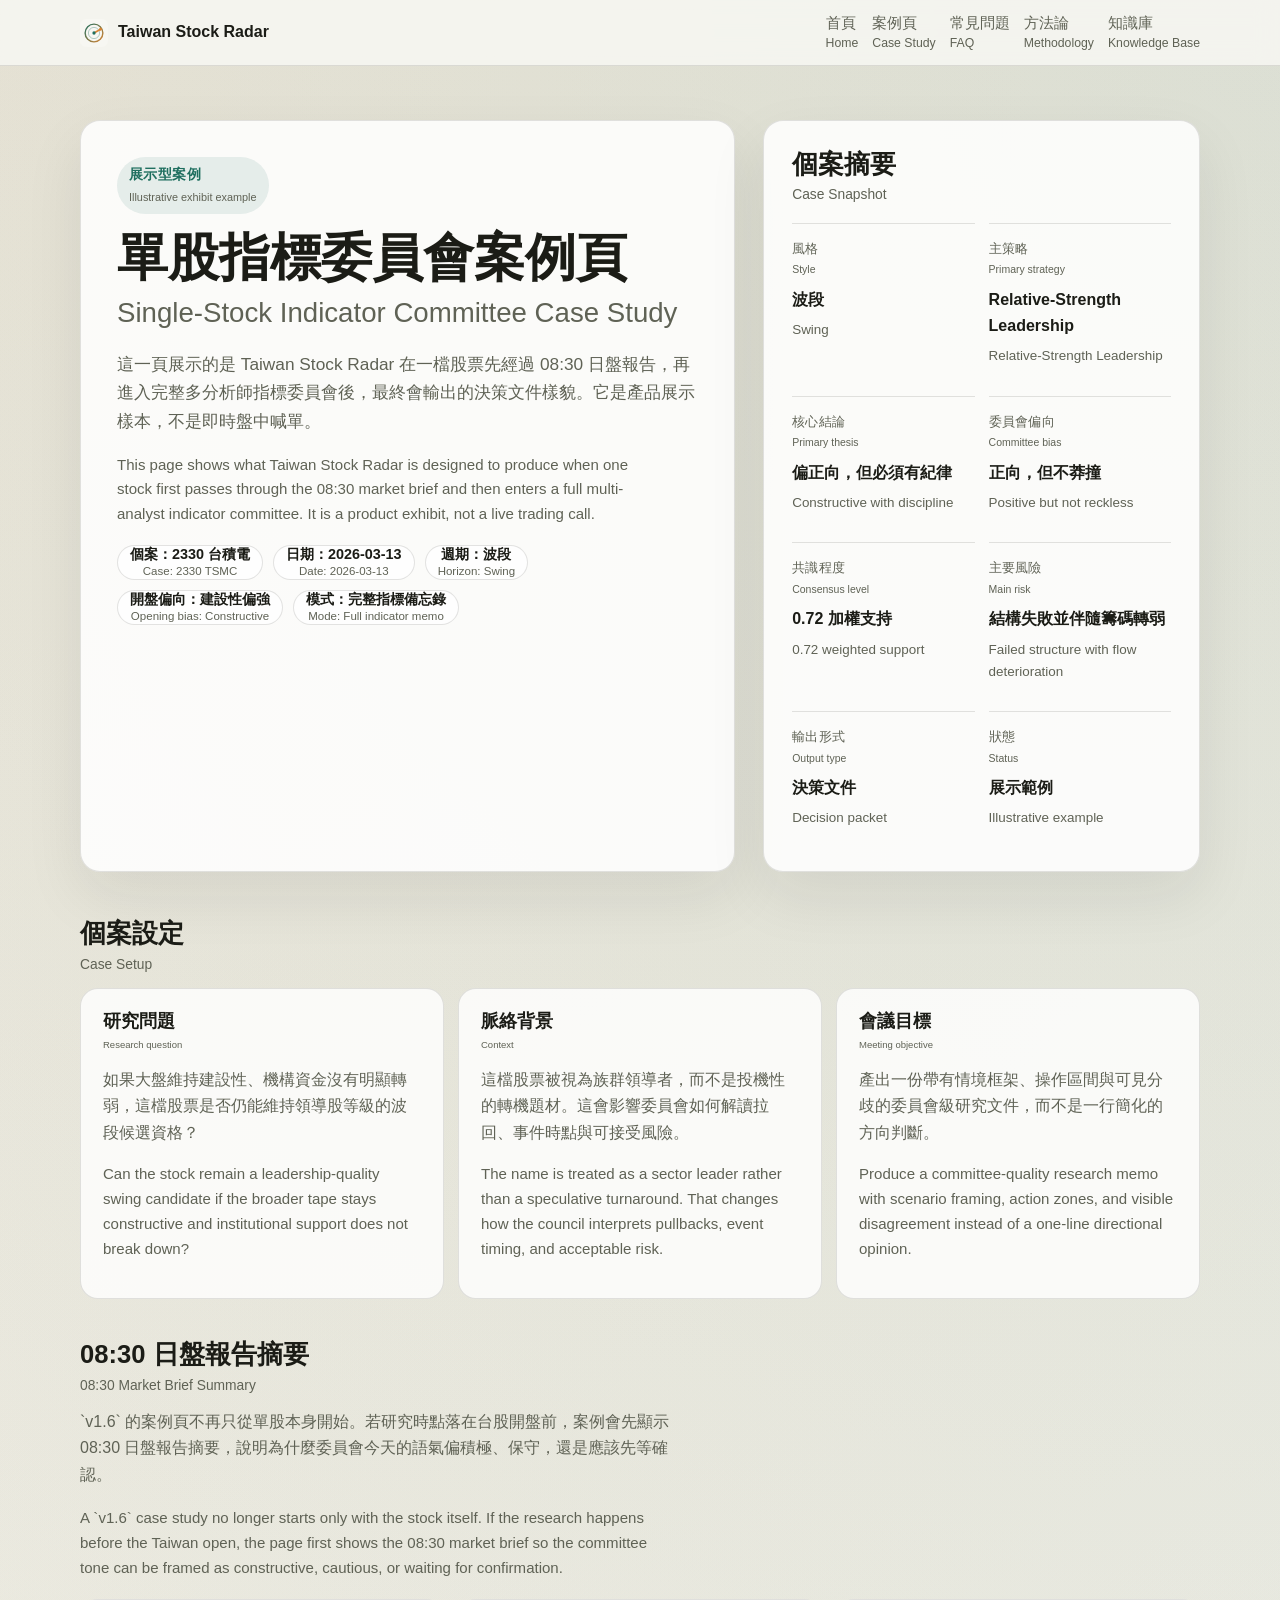
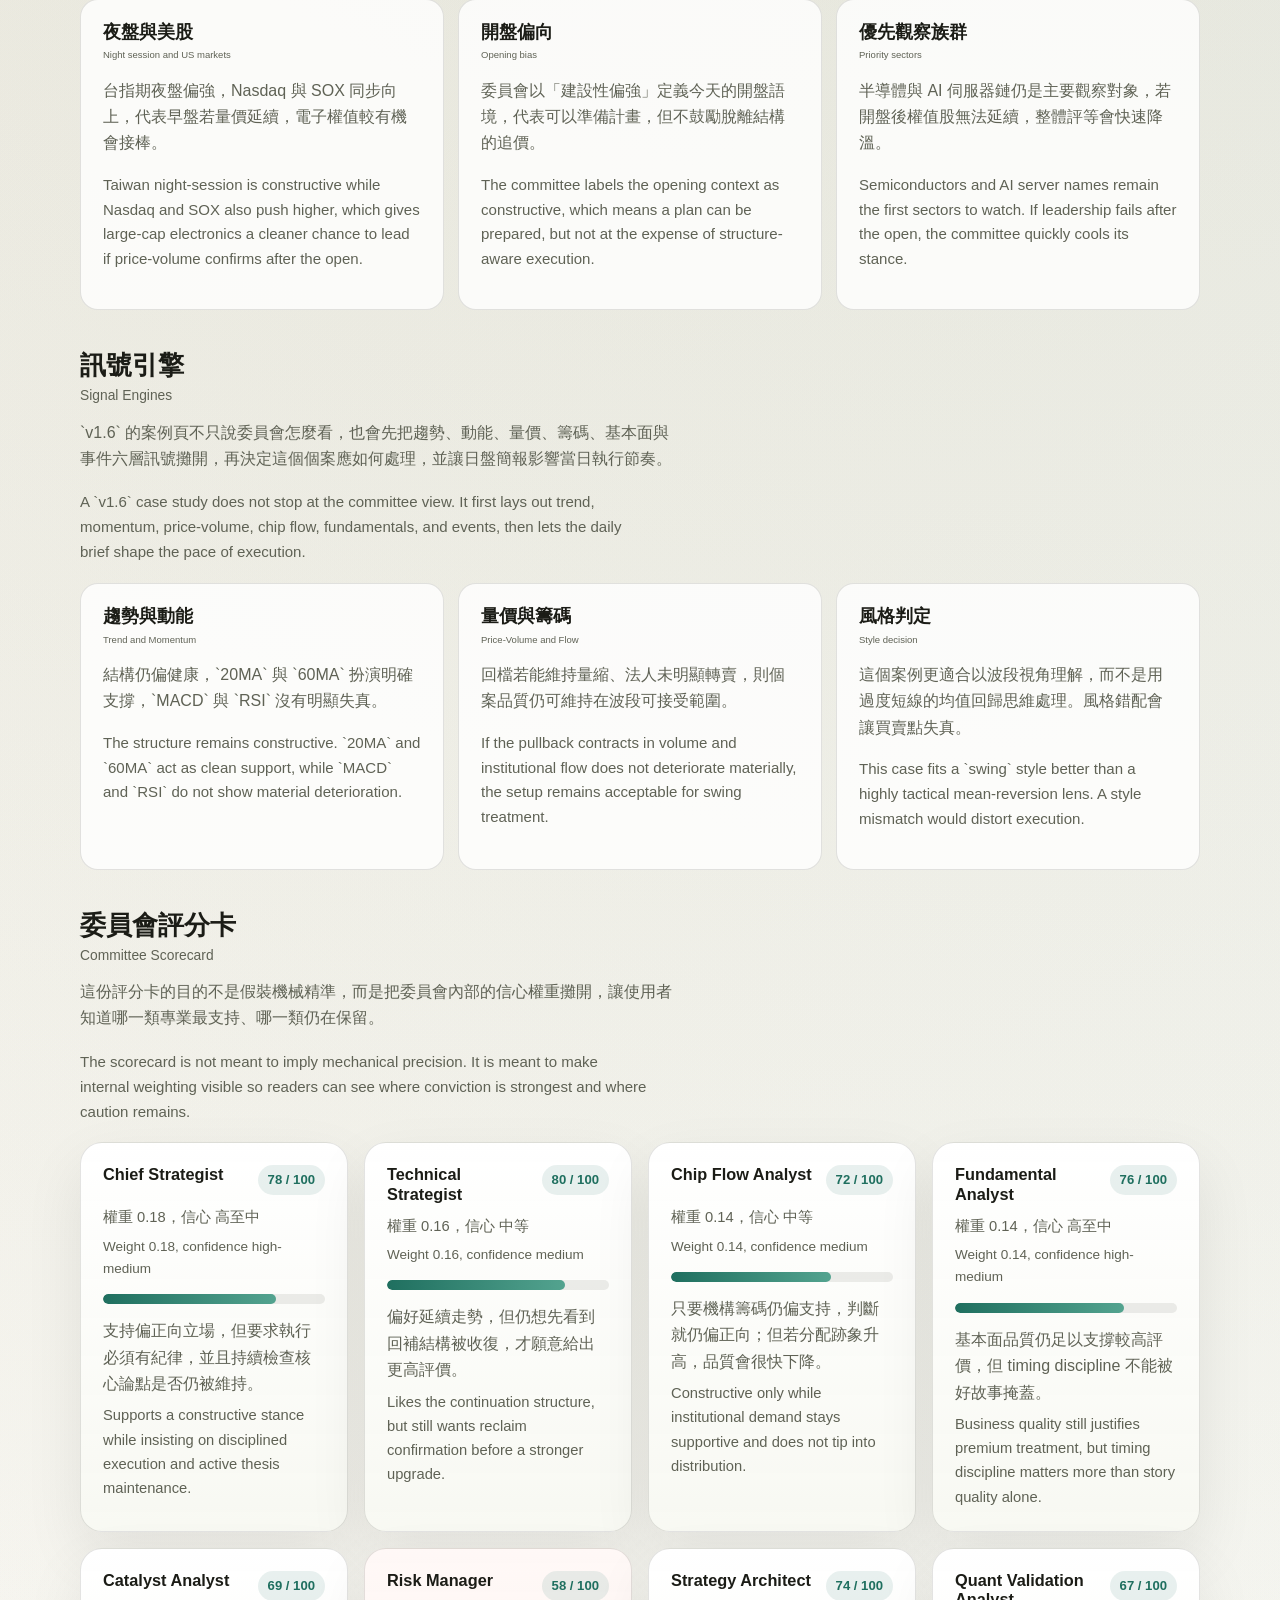
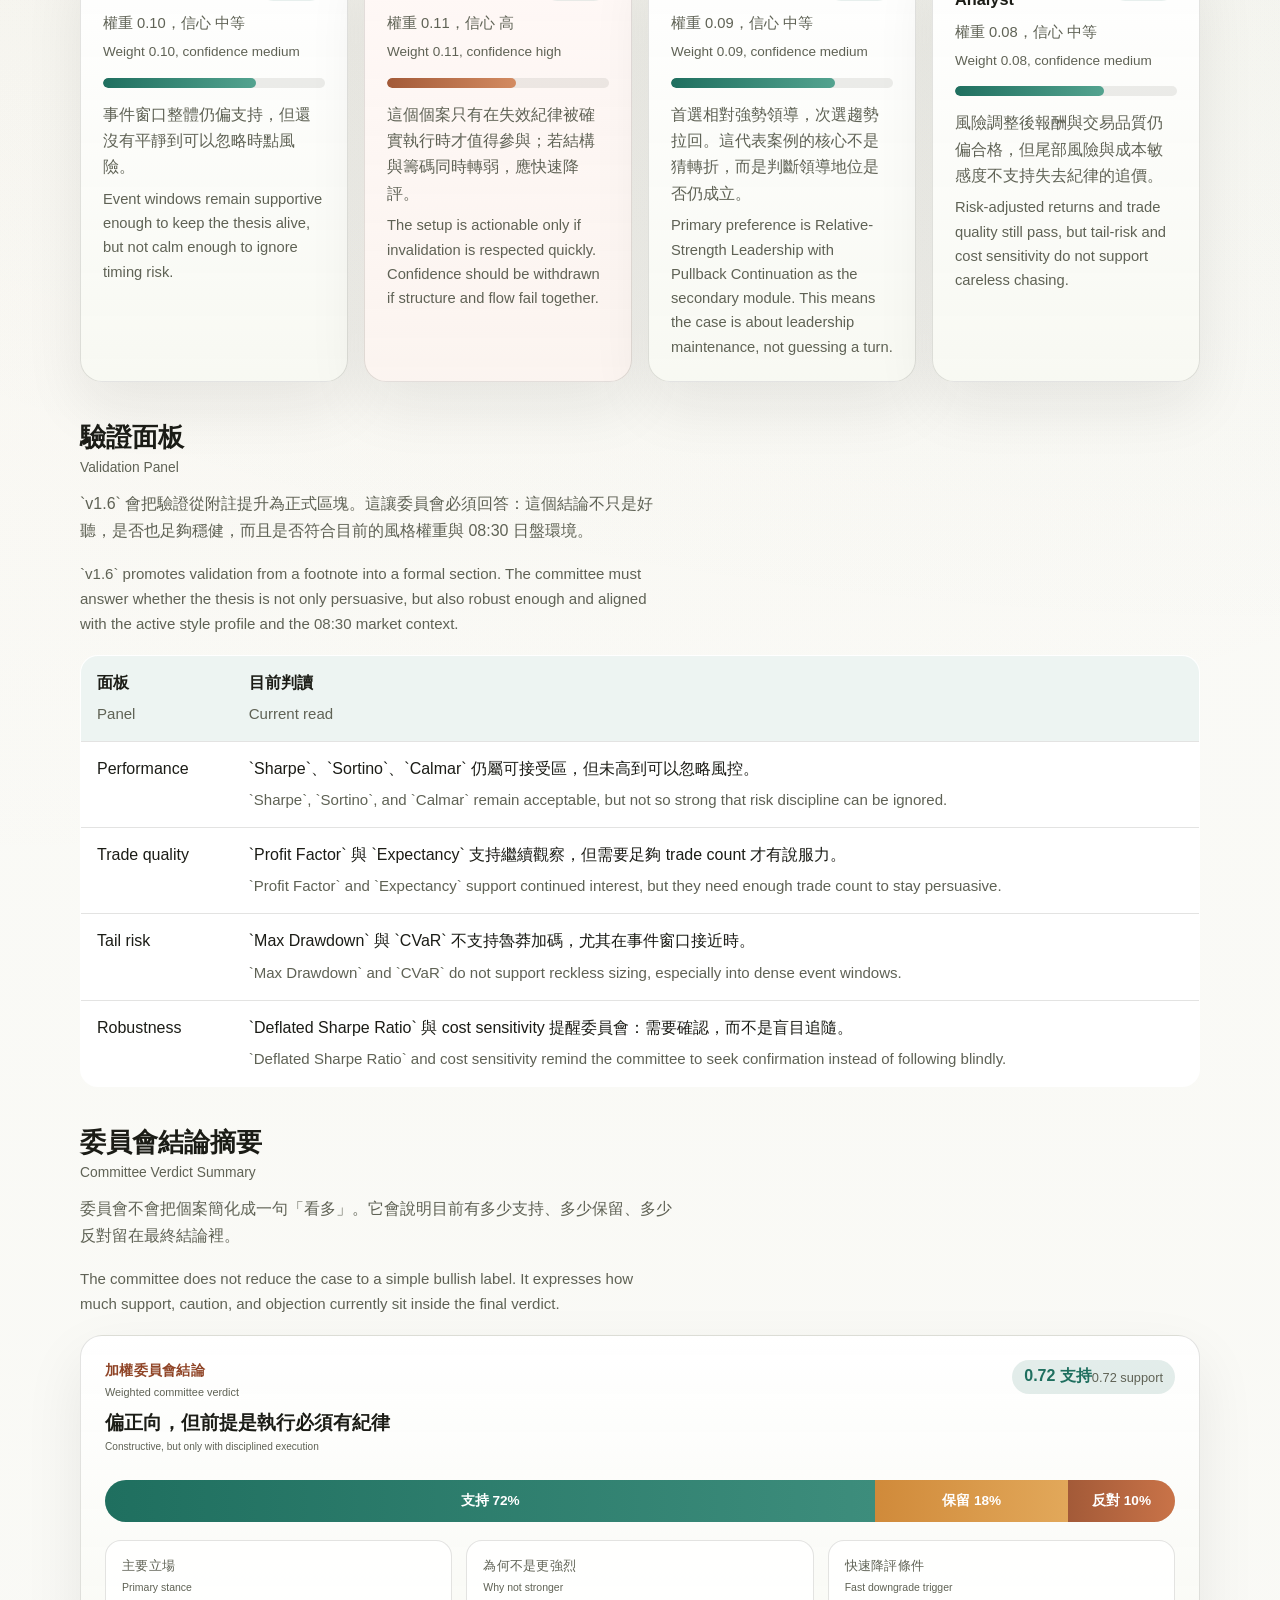
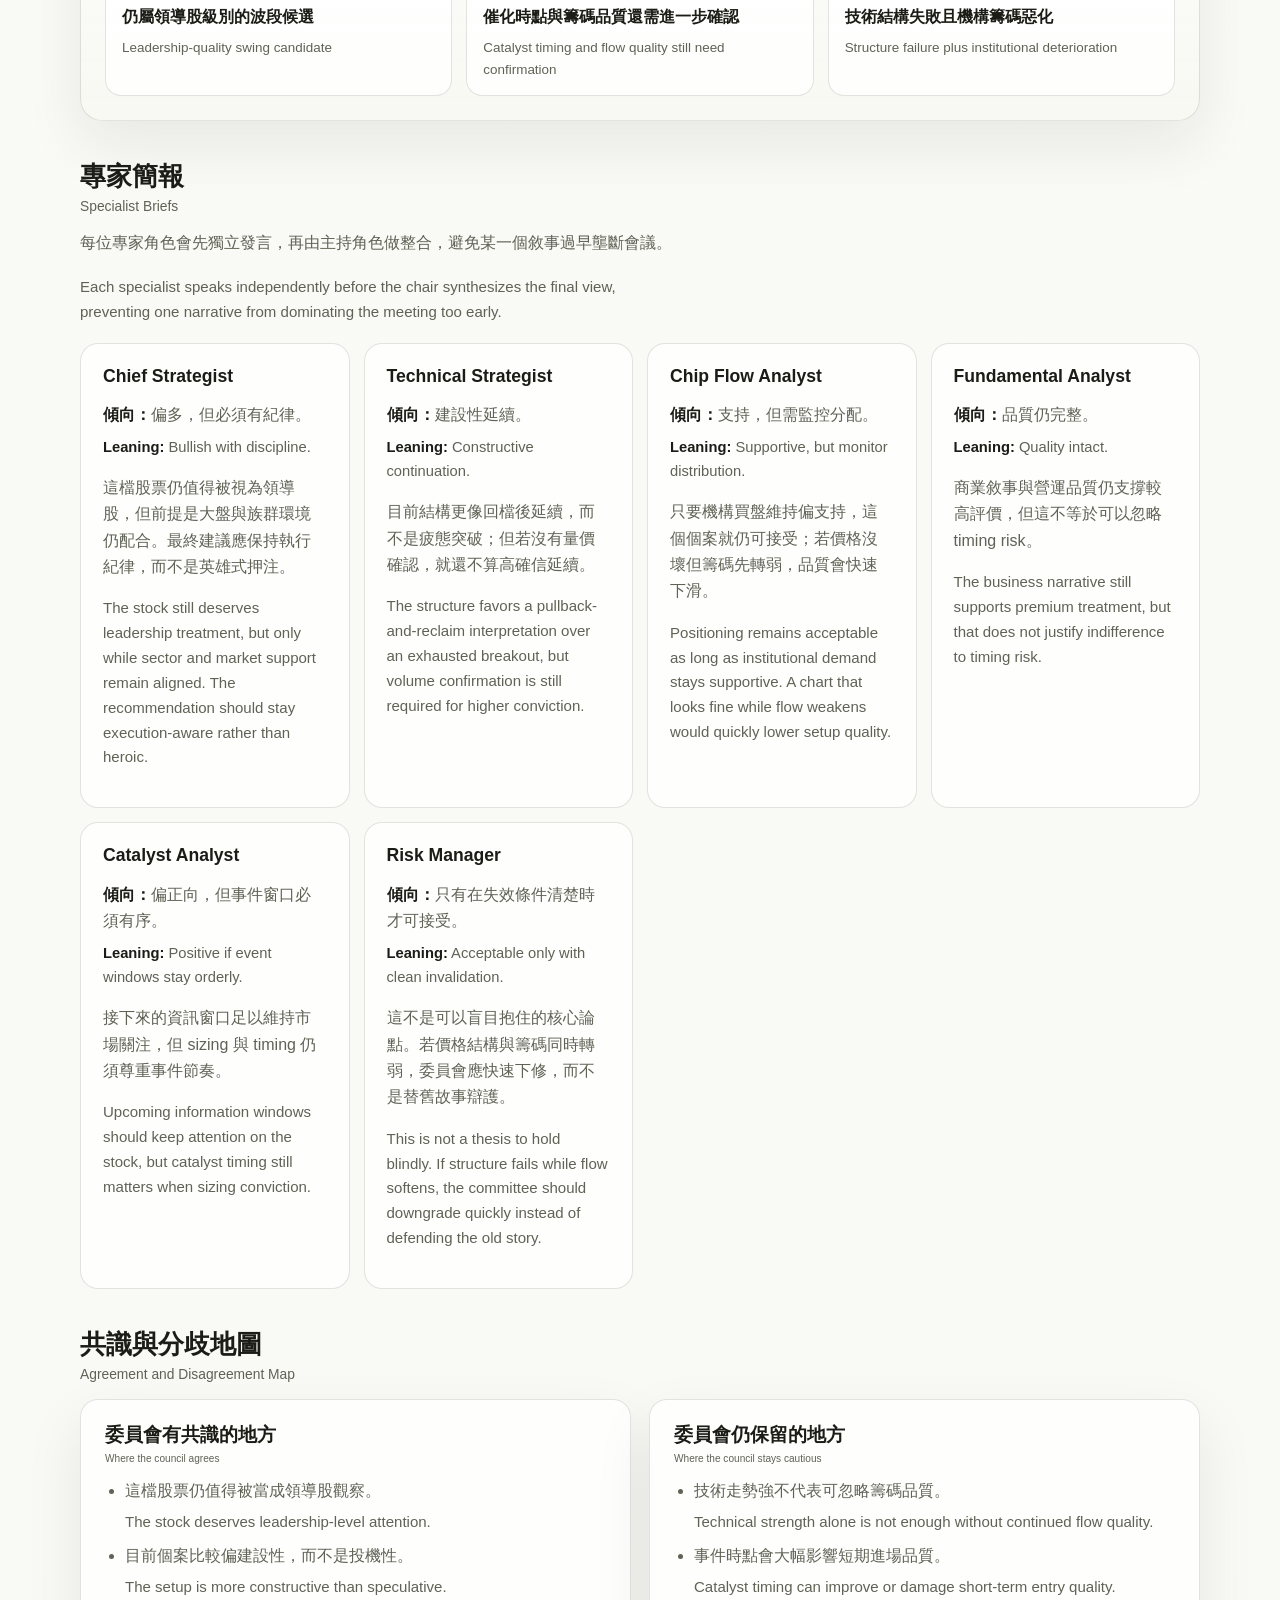
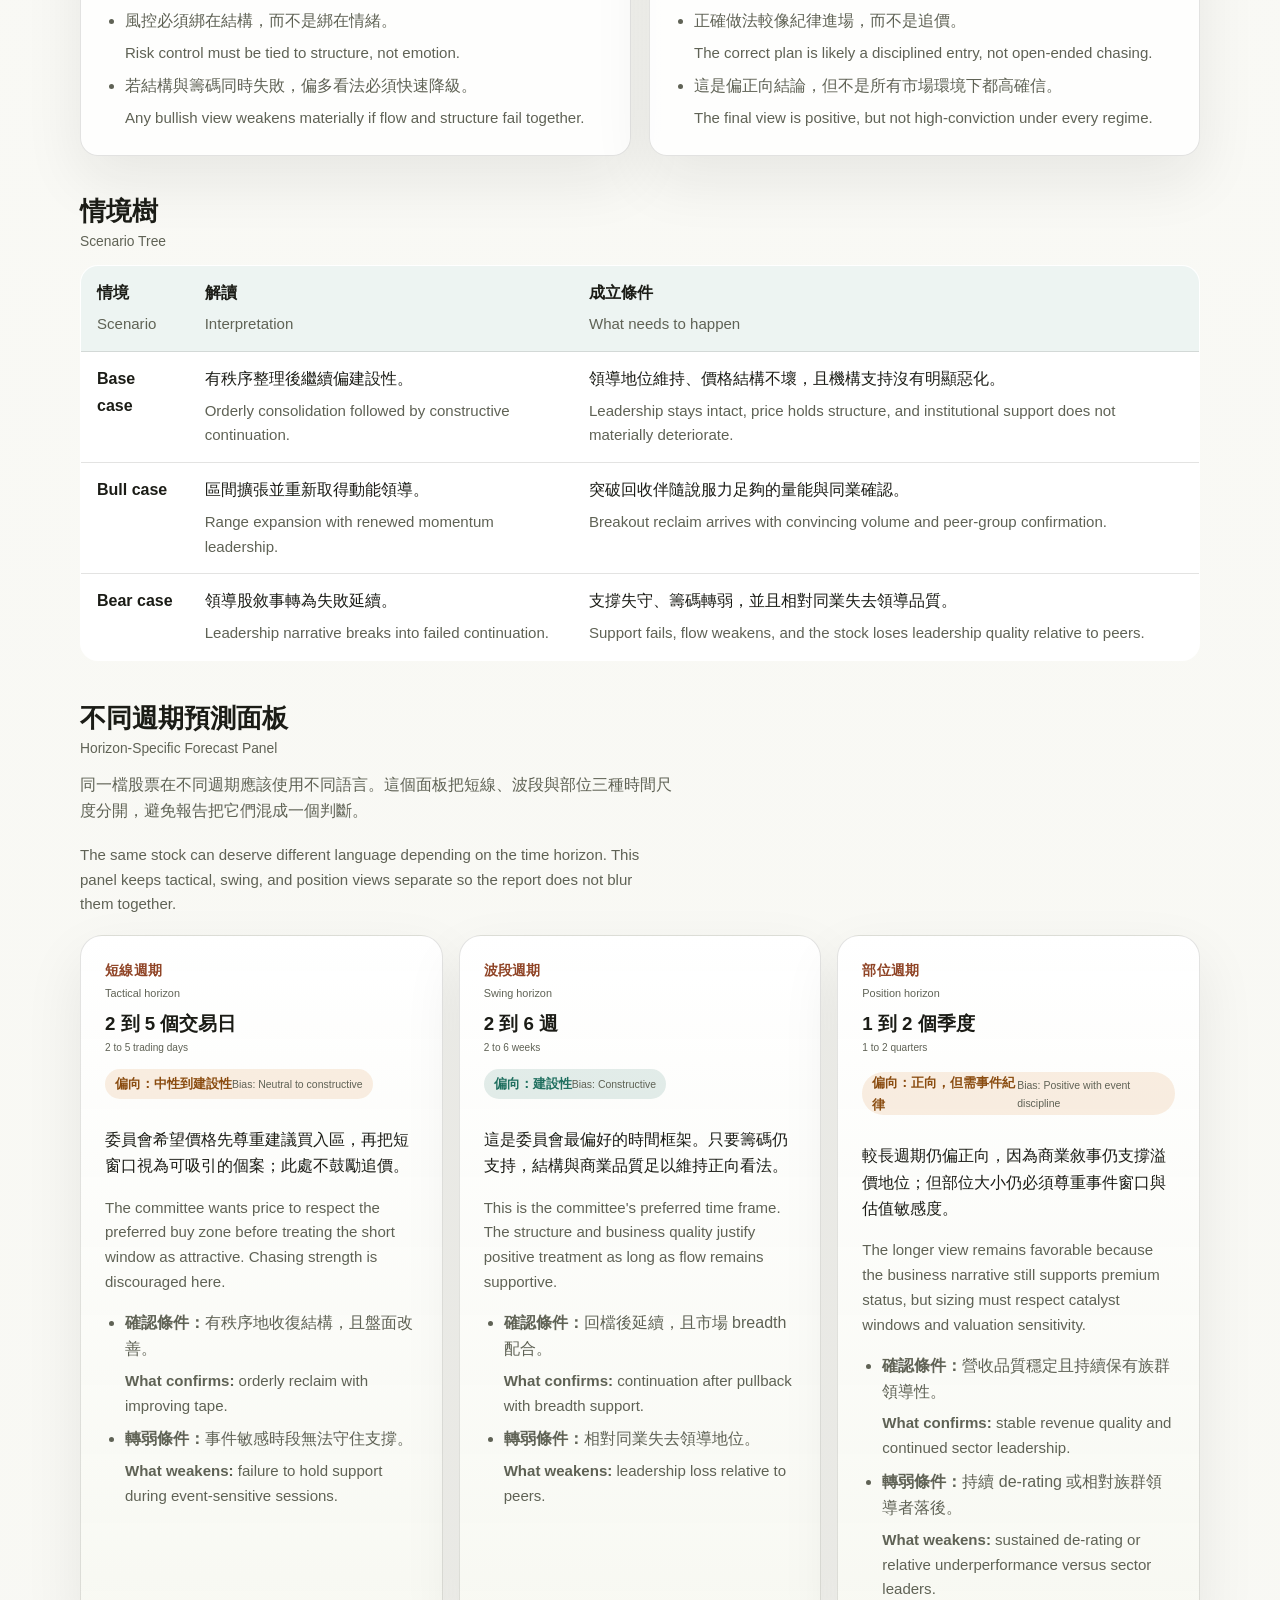
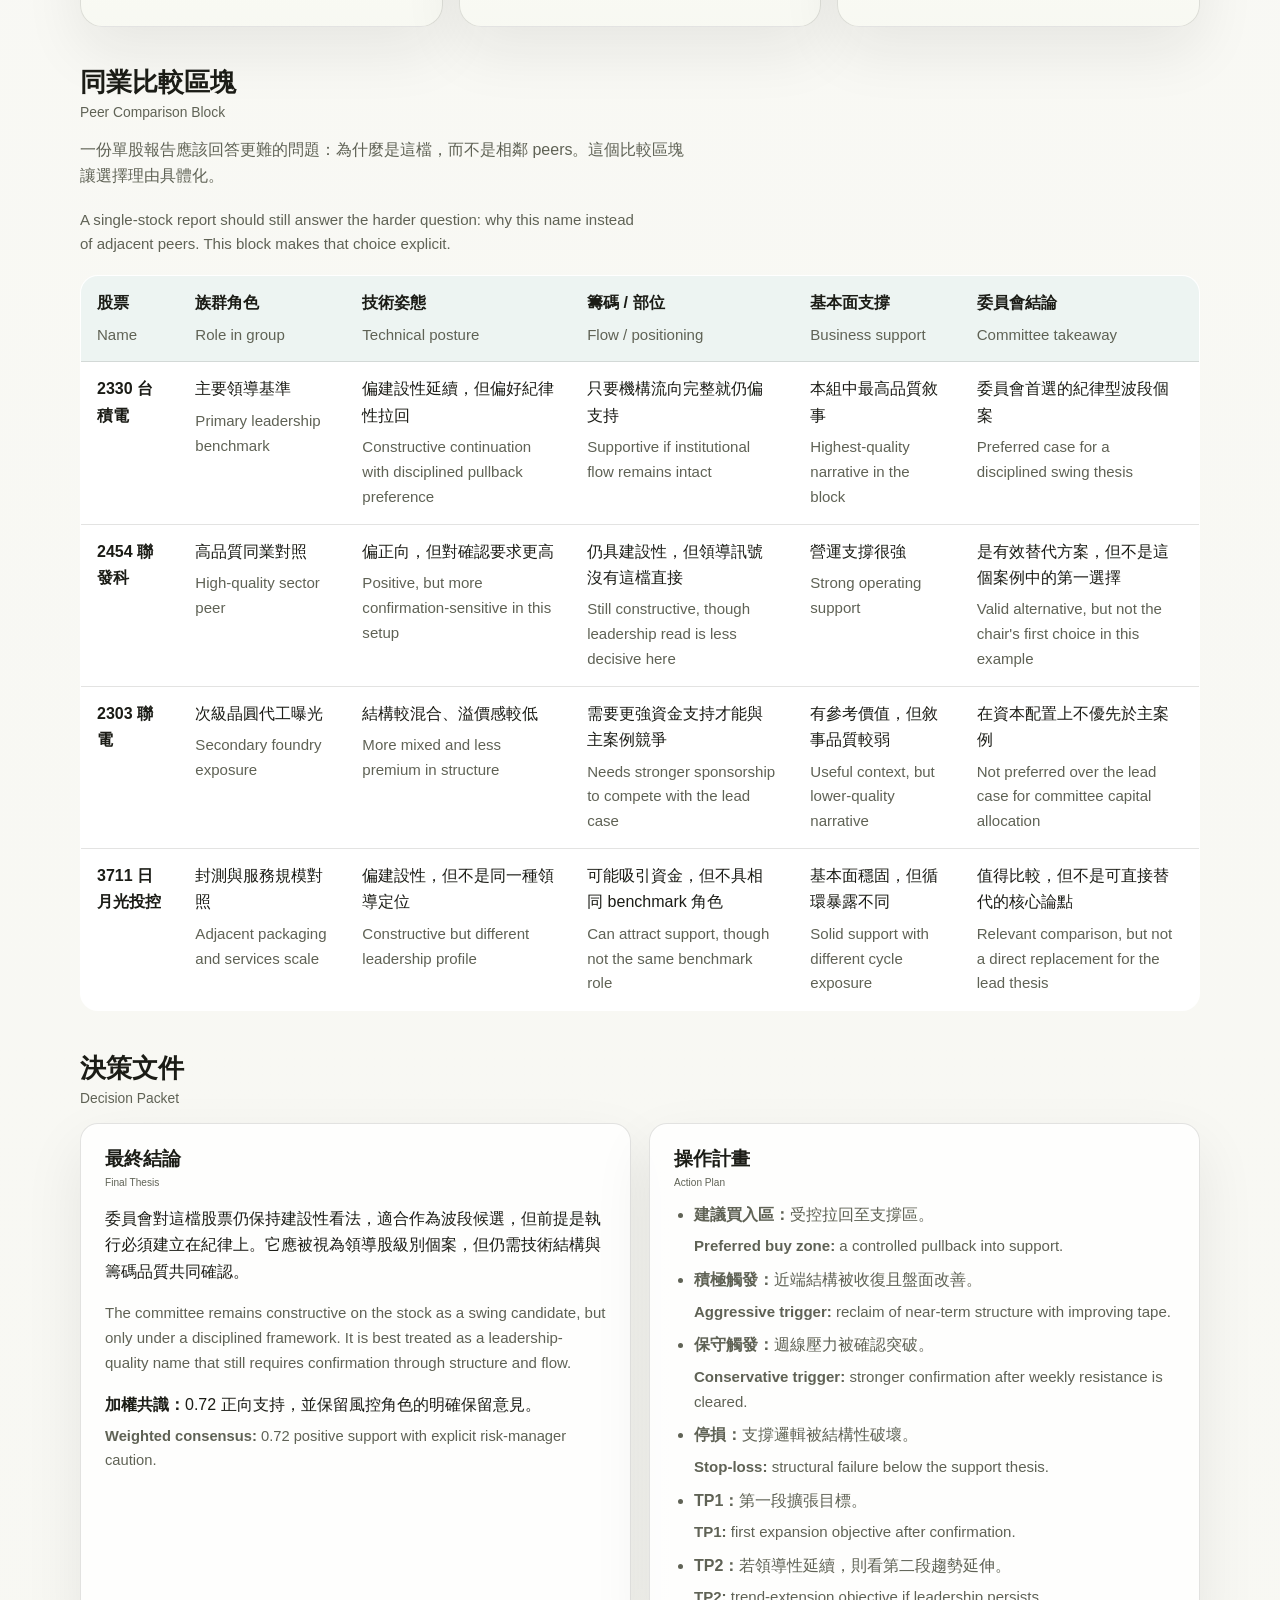
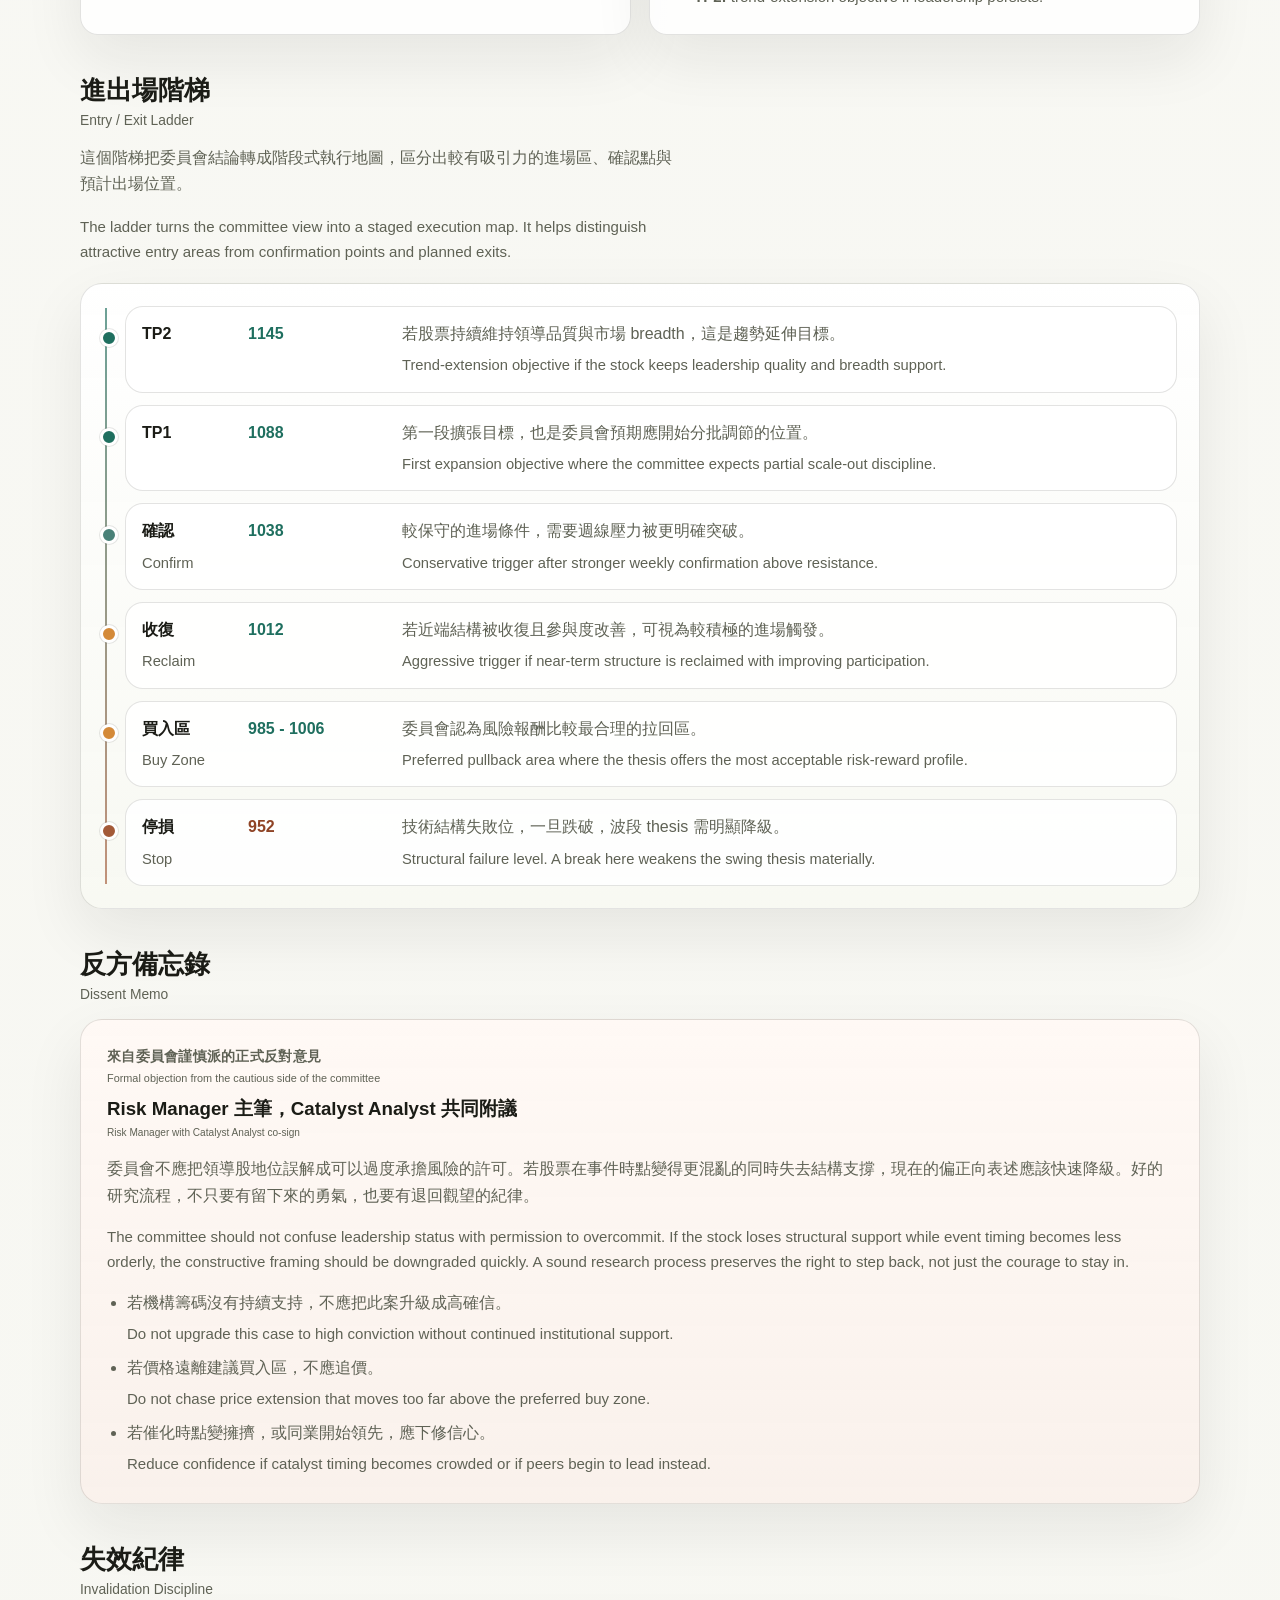
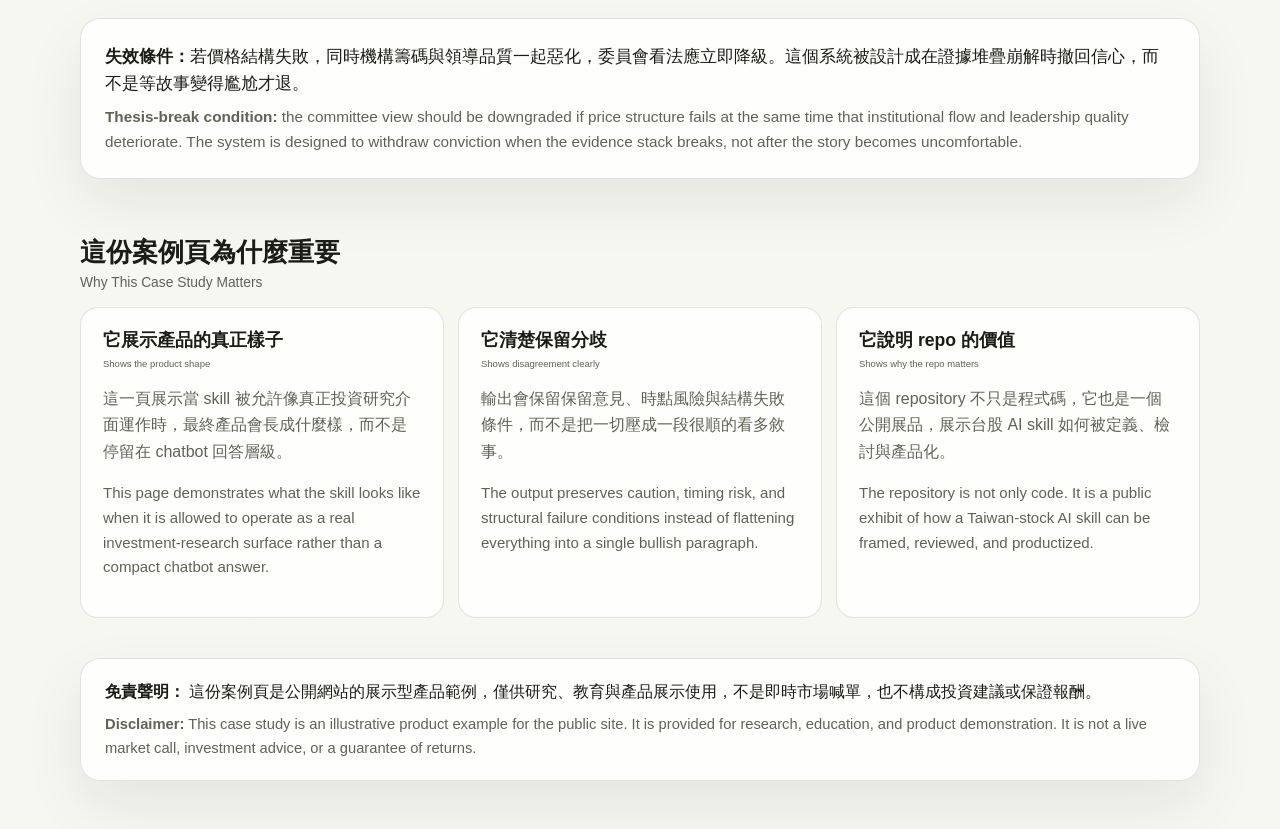
==== commit f0eaf07b: "Add v1.6 daily market brief workflow" ====
--- a/docs/case-study.html
+++ b/docs/case-study.html
@@ -4,11 +4,11 @@
   <meta charset="utf-8">
   <meta name="viewport" content="width=device-width, initial-scale=1">
   <title>Taiwan Stock Radar 案例頁 Case Study</title>
-  <meta name="description" content="Taiwan Stock Radar 單股案例頁，展示多位 AI 分析師如何在開市前環境評估與台股指標委員會中形成正式決策文件，內容包含夜盤、美股趨勢、訊號引擎、風格權重、策略模組與買賣區間。">
+  <meta name="description" content="Taiwan Stock Radar 單股案例頁，展示多位 AI 分析師如何在 08:30 日盤報告與台股指標委員會中形成正式決策文件，內容包含夜盤、美股趨勢、訊號引擎、風格權重、策略模組與買賣區間。">
   <link rel="canonical" href="https://rabbit68116-ux.github.io/taiwan-stock-radar/case-study.html">
   <meta property="og:type" content="article">
   <meta property="og:title" content="Taiwan Stock Radar 案例頁 Case Study">
-  <meta property="og:description" content="完整展示 Taiwan Stock Radar 如何先讀取開市前環境，再形成單股多分析師指標委員會輸出。">
+  <meta property="og:description" content="完整展示 Taiwan Stock Radar 如何先讀取 08:30 日盤報告，再形成單股多分析師指標委員會輸出。">
   <meta property="og:url" content="https://rabbit68116-ux.github.io/taiwan-stock-radar/case-study.html">
   <meta property="og:image" content="https://rabbit68116-ux.github.io/taiwan-stock-radar/assets/og-card.svg">
   <link rel="icon" href="assets/logo.svg" type="image/svg+xml">
@@ -54,8 +54,8 @@
           <h1>單股指標委員會案例頁
             <span class="en-translation">Single-Stock Indicator Committee Case Study</span>
           </h1>
-          <p class="lead">這一頁展示的是 Taiwan Stock Radar 在一檔股票先經過開市前環境評估，再進入完整多分析師指標委員會後，最終會輸出的決策文件樣貌。它是產品展示樣本，不是即時盤中喊單。</p>
-          <p class="lead en-translation">This page shows what Taiwan Stock Radar is designed to produce when one stock first passes through a premarket environment review and then enters a full multi-analyst indicator committee. It is a product exhibit, not a live trading call.</p>
+          <p class="lead">這一頁展示的是 Taiwan Stock Radar 在一檔股票先經過 08:30 日盤報告，再進入完整多分析師指標委員會後，最終會輸出的決策文件樣貌。它是產品展示樣本，不是即時盤中喊單。</p>
+          <p class="lead en-translation">This page shows what Taiwan Stock Radar is designed to produce when one stock first passes through the 08:30 market brief and then enters a full multi-analyst indicator committee. It is a product exhibit, not a live trading call.</p>
           <div class="chip-row">
             <span class="chip">個案：2330 台積電<span class="en-translation">Case: 2330 TSMC</span></span>
             <span class="chip">日期：2026-03-13<span class="en-translation">Date: 2026-03-13</span></span>
@@ -154,11 +154,11 @@
       </section>
 
       <section>
-        <h2>開市前環境
-          <span class="en-translation">Premarket Environment</span>
-        </h2>
-        <p class="section-intro">`v1.5` 的案例頁不再只從單股本身開始。若研究時點落在台股開盤前，案例會先顯示隔夜環境，說明為什麼委員會今天的語氣偏積極、保守，還是應該先等確認。</p>
-        <p class="section-intro en-translation">A `v1.5` case study no longer starts only with the stock itself. If the research happens before the Taiwan open, the page first shows the overnight environment and explains why the committee tone is constructive, cautious, or waiting for confirmation.</p>
+        <h2>08:30 日盤報告摘要
+          <span class="en-translation">08:30 Market Brief Summary</span>
+        </h2>
+        <p class="section-intro">`v1.6` 的案例頁不再只從單股本身開始。若研究時點落在台股開盤前，案例會先顯示 08:30 日盤報告摘要，說明為什麼委員會今天的語氣偏積極、保守，還是應該先等確認。</p>
+        <p class="section-intro en-translation">A `v1.6` case study no longer starts only with the stock itself. If the research happens before the Taiwan open, the page first shows the 08:30 market brief so the committee tone can be framed as constructive, cautious, or waiting for confirmation.</p>
         <div class="grid">
           <article class="card">
             <h3>夜盤與美股
@@ -188,8 +188,8 @@
         <h2>訊號引擎
           <span class="en-translation">Signal Engines</span>
         </h2>
-        <p class="section-intro">`v1.5` 的案例頁不只說委員會怎麼看，也會先把趨勢、動能、量價、籌碼、基本面與事件六層訊號攤開，再決定這個個案應如何處理。</p>
-        <p class="section-intro en-translation">A `v1.5` case study does not stop at the committee view. It first lays out trend, momentum, price-volume, chip flow, fundamentals, and events before deciding how the case should be handled.</p>
+        <p class="section-intro">`v1.6` 的案例頁不只說委員會怎麼看，也會先把趨勢、動能、量價、籌碼、基本面與事件六層訊號攤開，再決定這個個案應如何處理，並讓日盤簡報影響當日執行節奏。</p>
+        <p class="section-intro en-translation">A `v1.6` case study does not stop at the committee view. It first lays out trend, momentum, price-volume, chip flow, fundamentals, and events, then lets the daily brief shape the pace of execution.</p>
         <div class="grid">
           <article class="card">
             <h3>趨勢與動能
@@ -301,8 +301,8 @@
         <h2>驗證面板
           <span class="en-translation">Validation Panel</span>
         </h2>
-        <p class="section-intro">`v1.5` 會把驗證從附註提升為正式區塊。這讓委員會必須回答：這個結論不只是好聽，是否也足夠穩健，而且是否符合目前的風格權重與開市前環境。</p>
-        <p class="section-intro en-translation">`v1.5` promotes validation from a footnote into a formal section. The committee must answer whether the thesis is not only persuasive, but also robust enough and aligned with the active style profile and the premarket environment.</p>
+        <p class="section-intro">`v1.6` 會把驗證從附註提升為正式區塊。這讓委員會必須回答：這個結論不只是好聽，是否也足夠穩健，而且是否符合目前的風格權重與 08:30 日盤環境。</p>
+        <p class="section-intro en-translation">`v1.6` promotes validation from a footnote into a formal section. The committee must answer whether the thesis is not only persuasive, but also robust enough and aligned with the active style profile and the 08:30 market context.</p>
         <table>
           <thead>
             <tr>
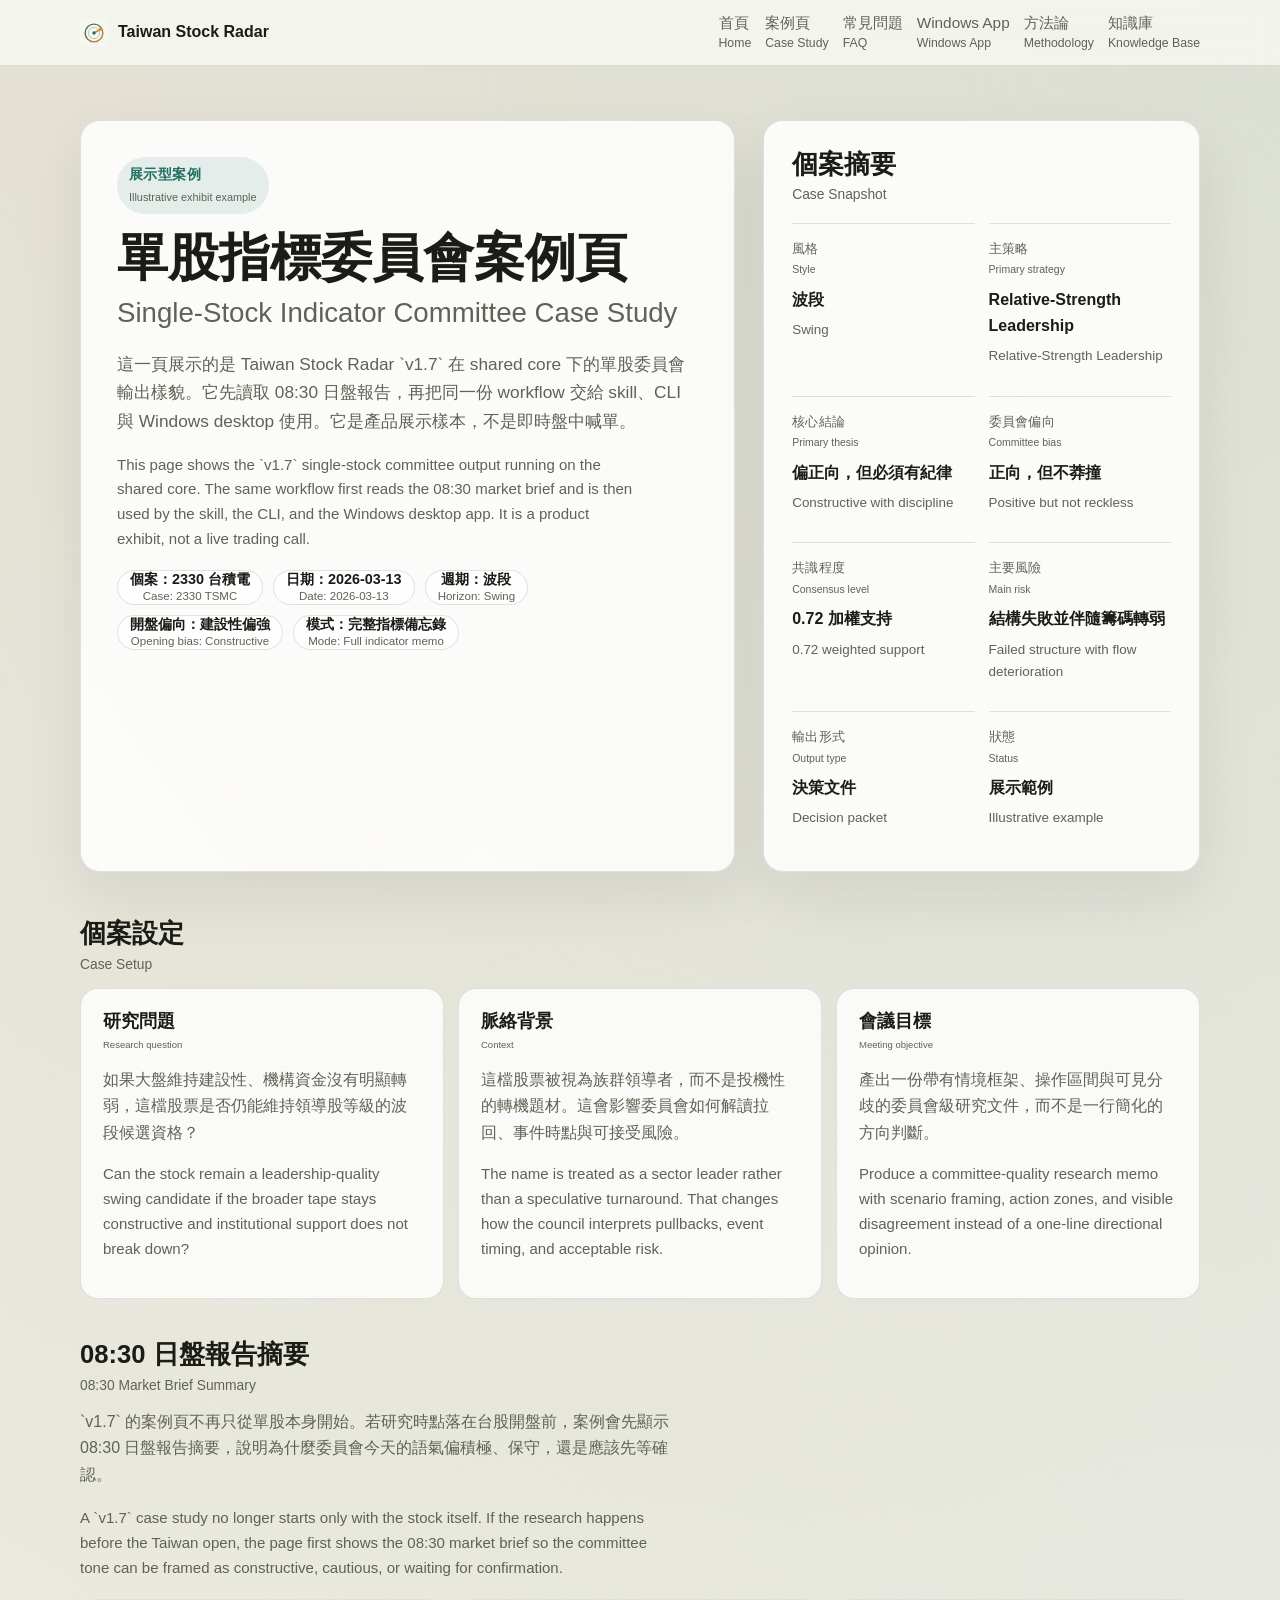
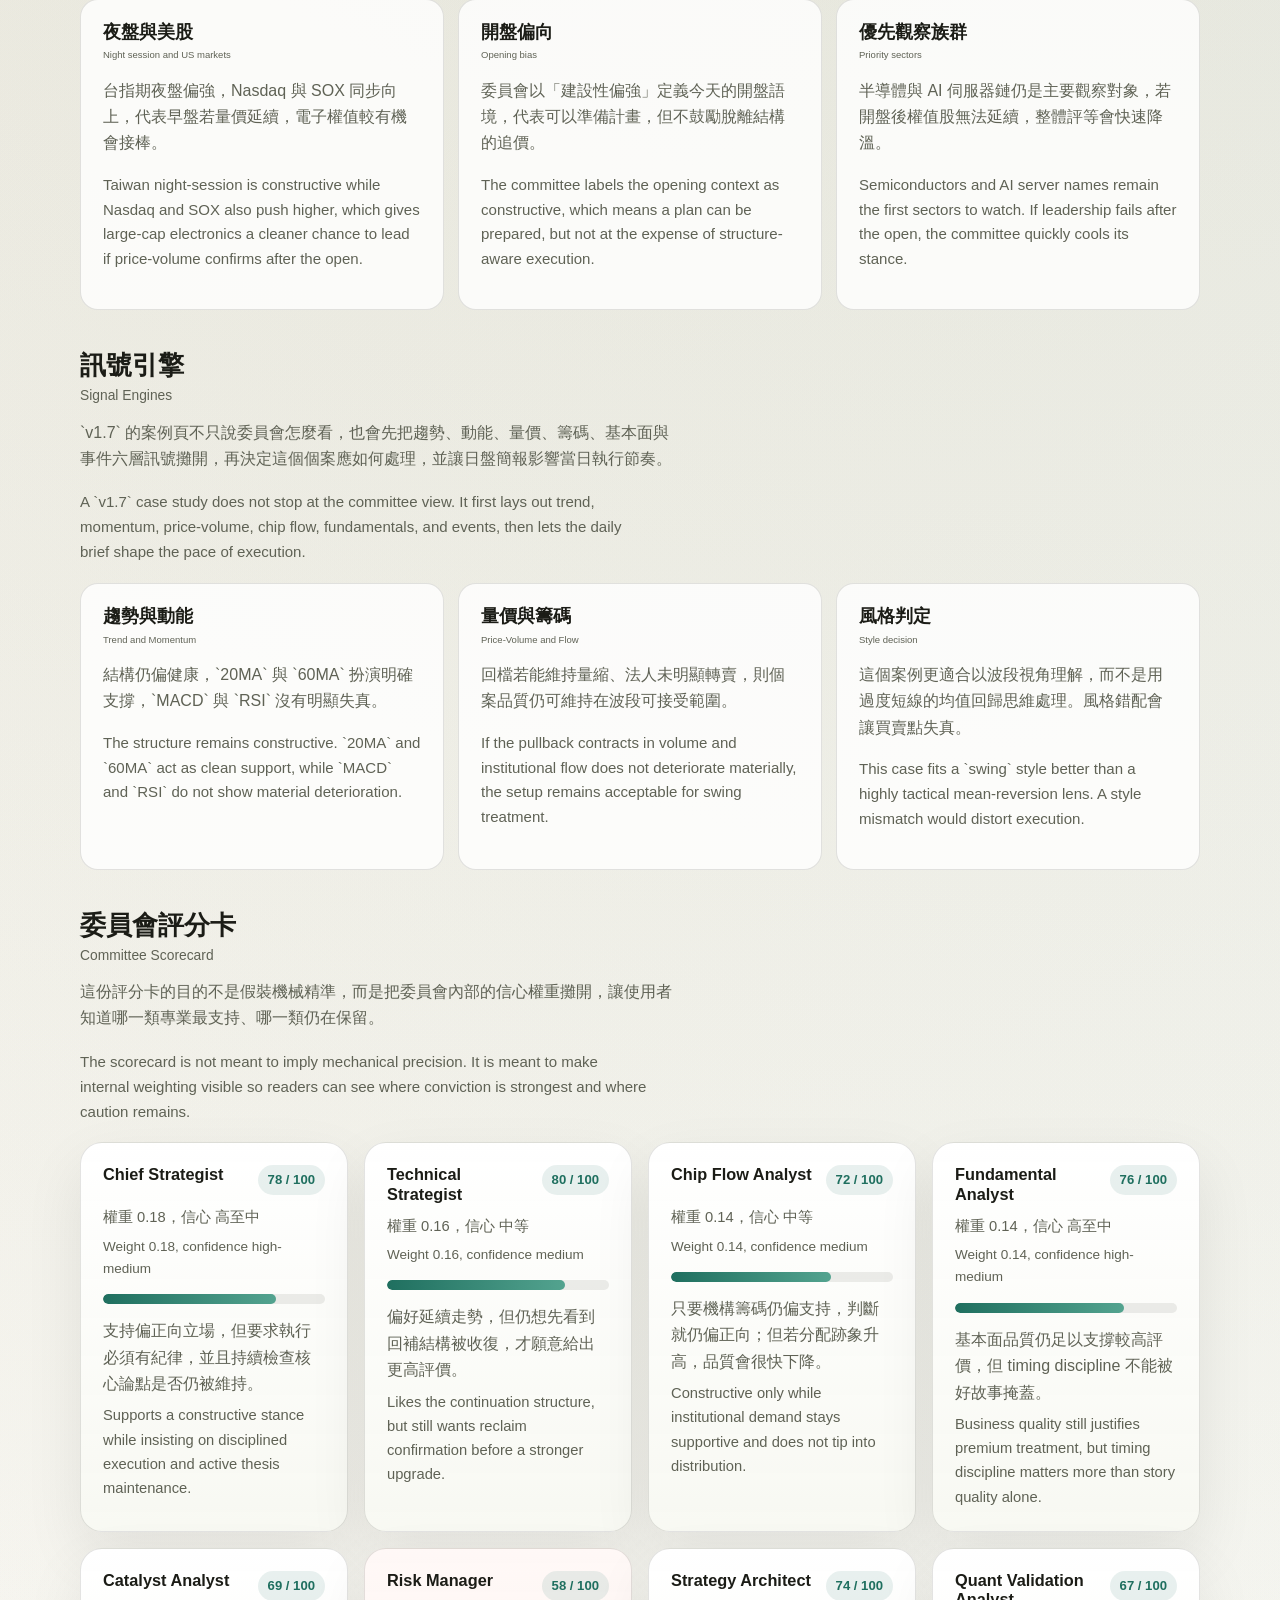
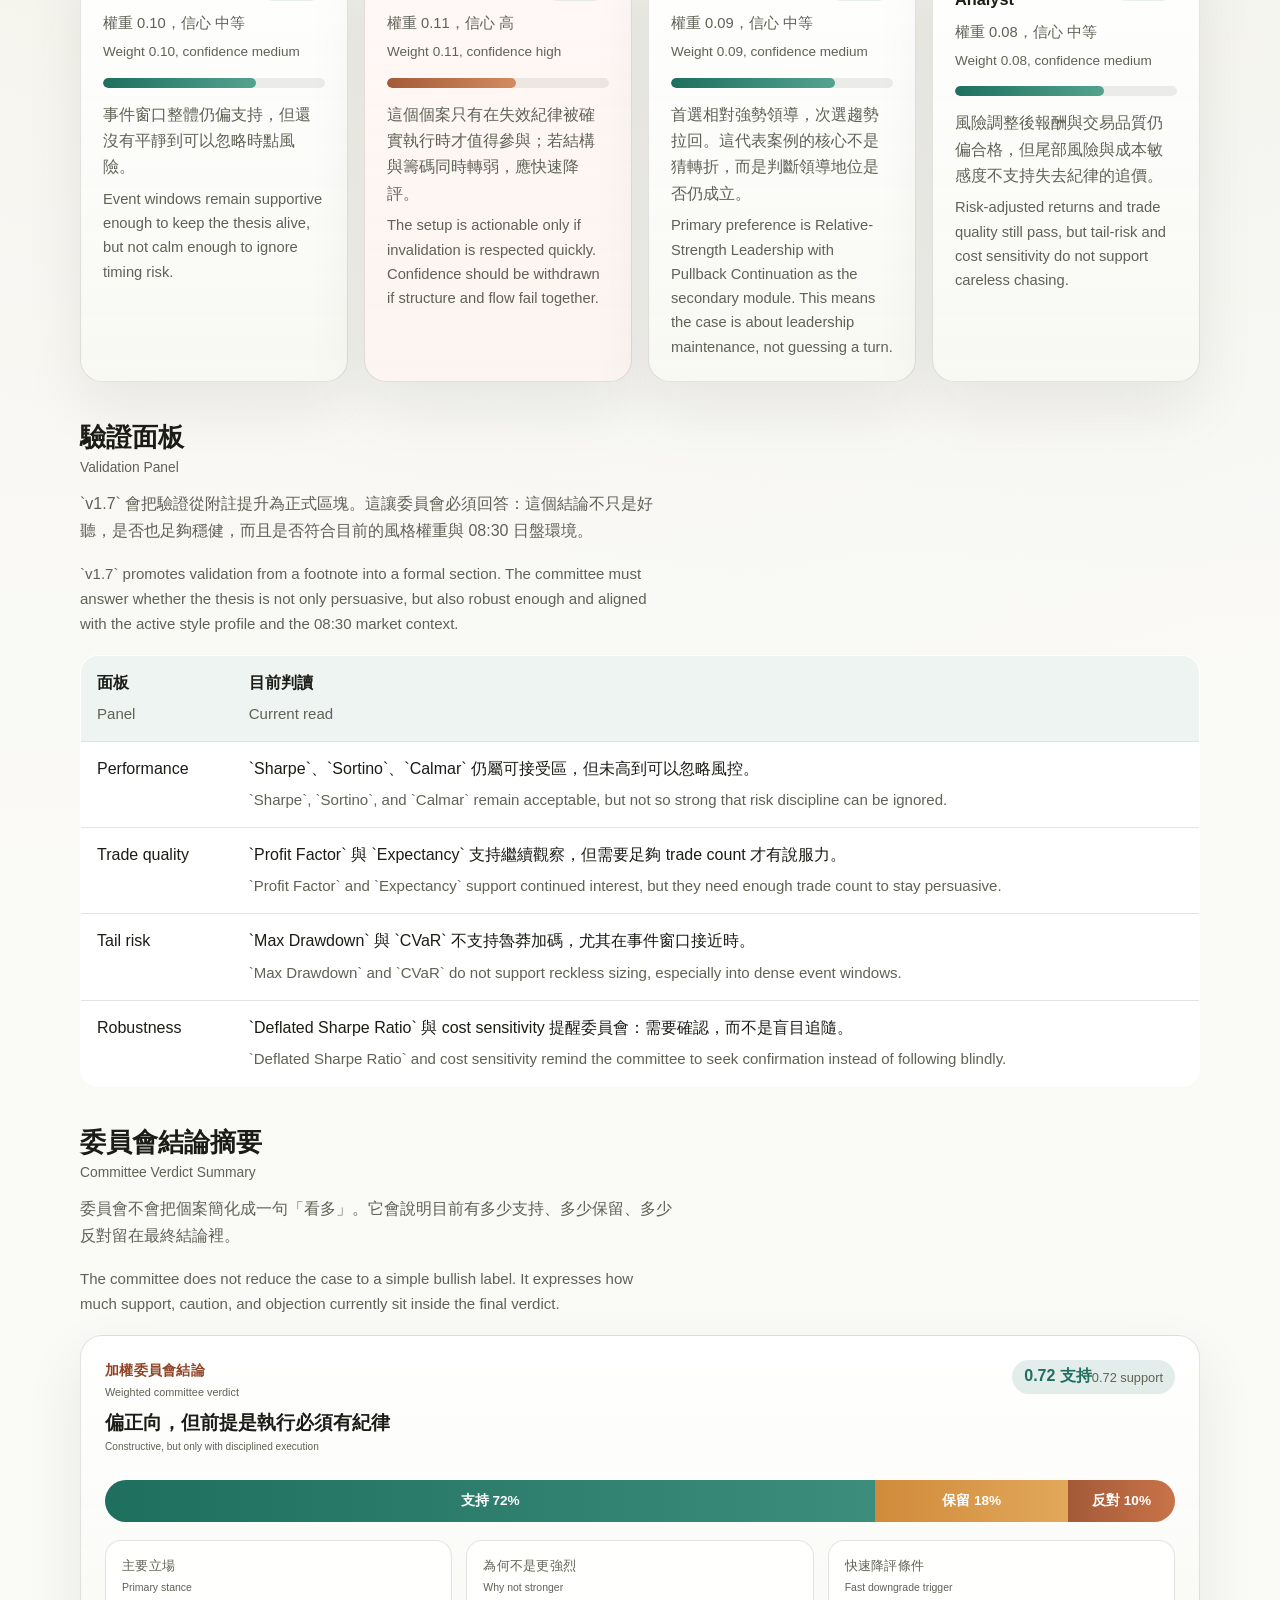
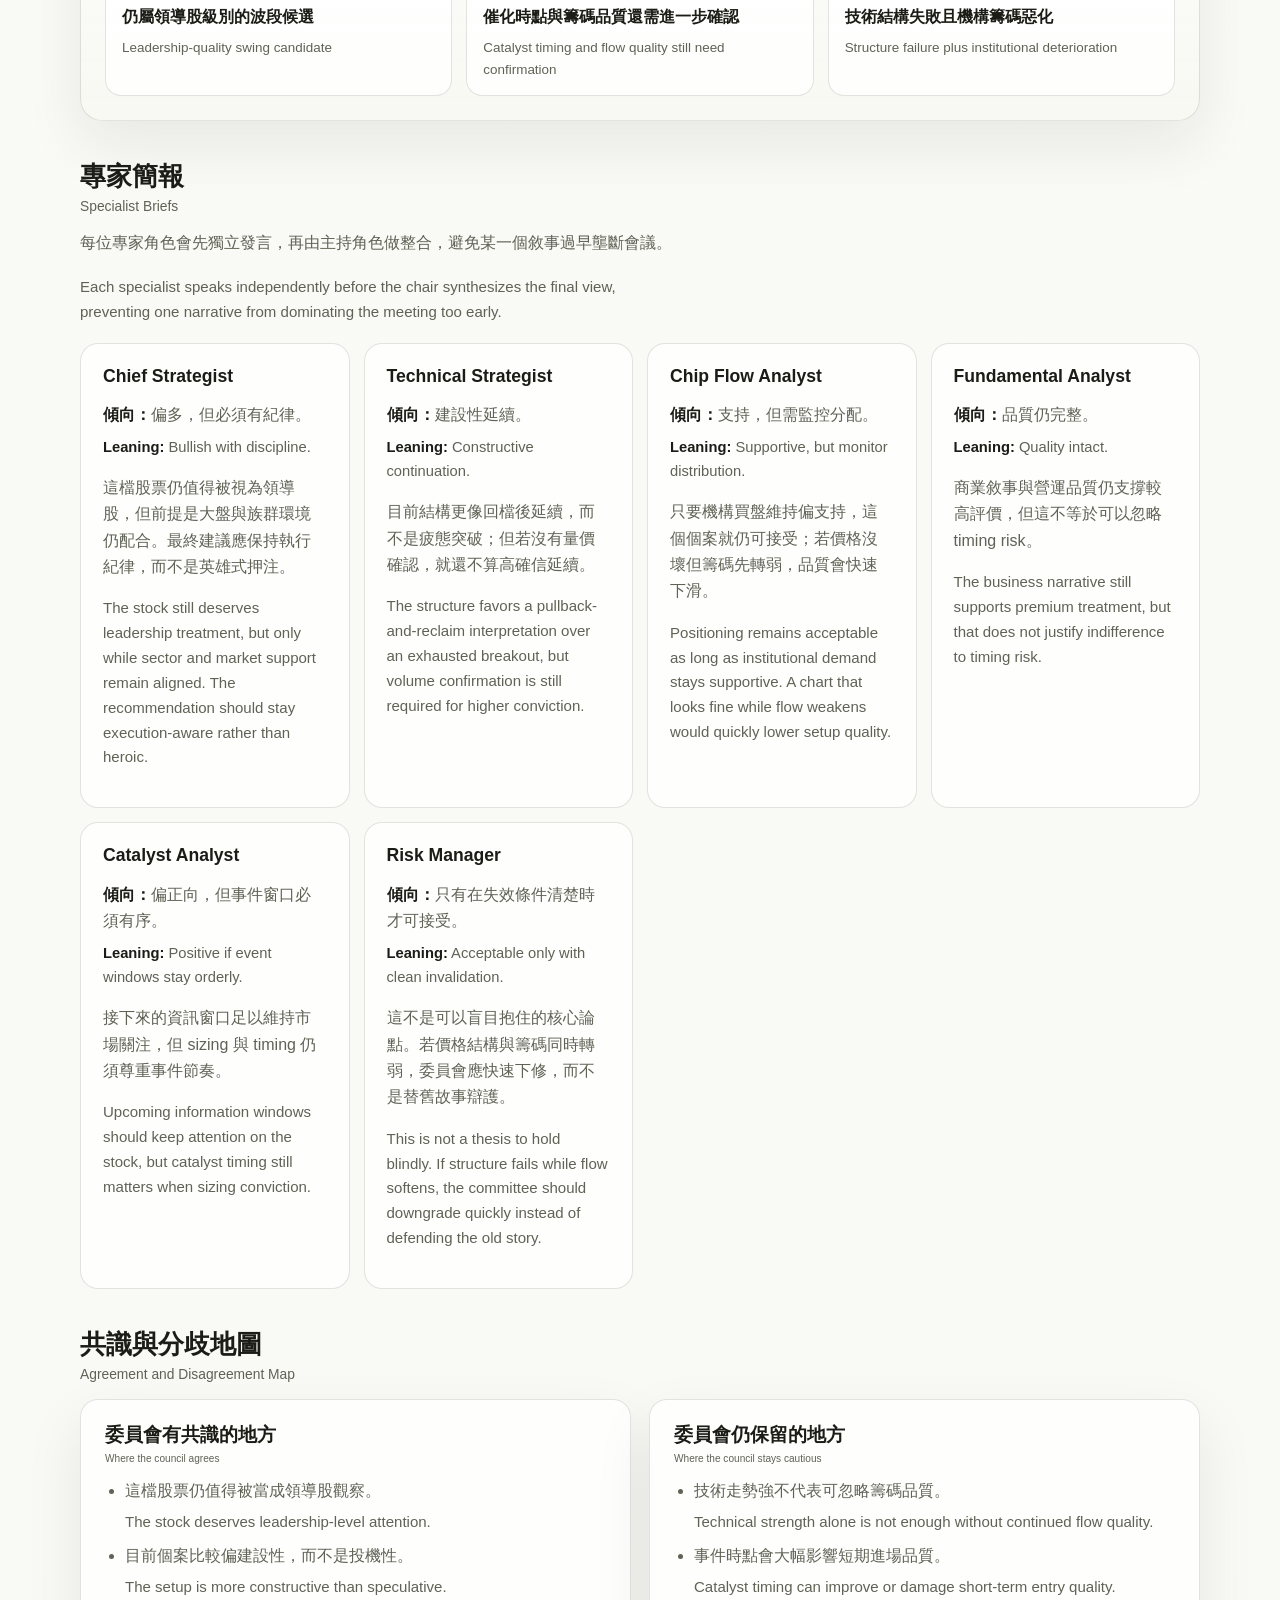
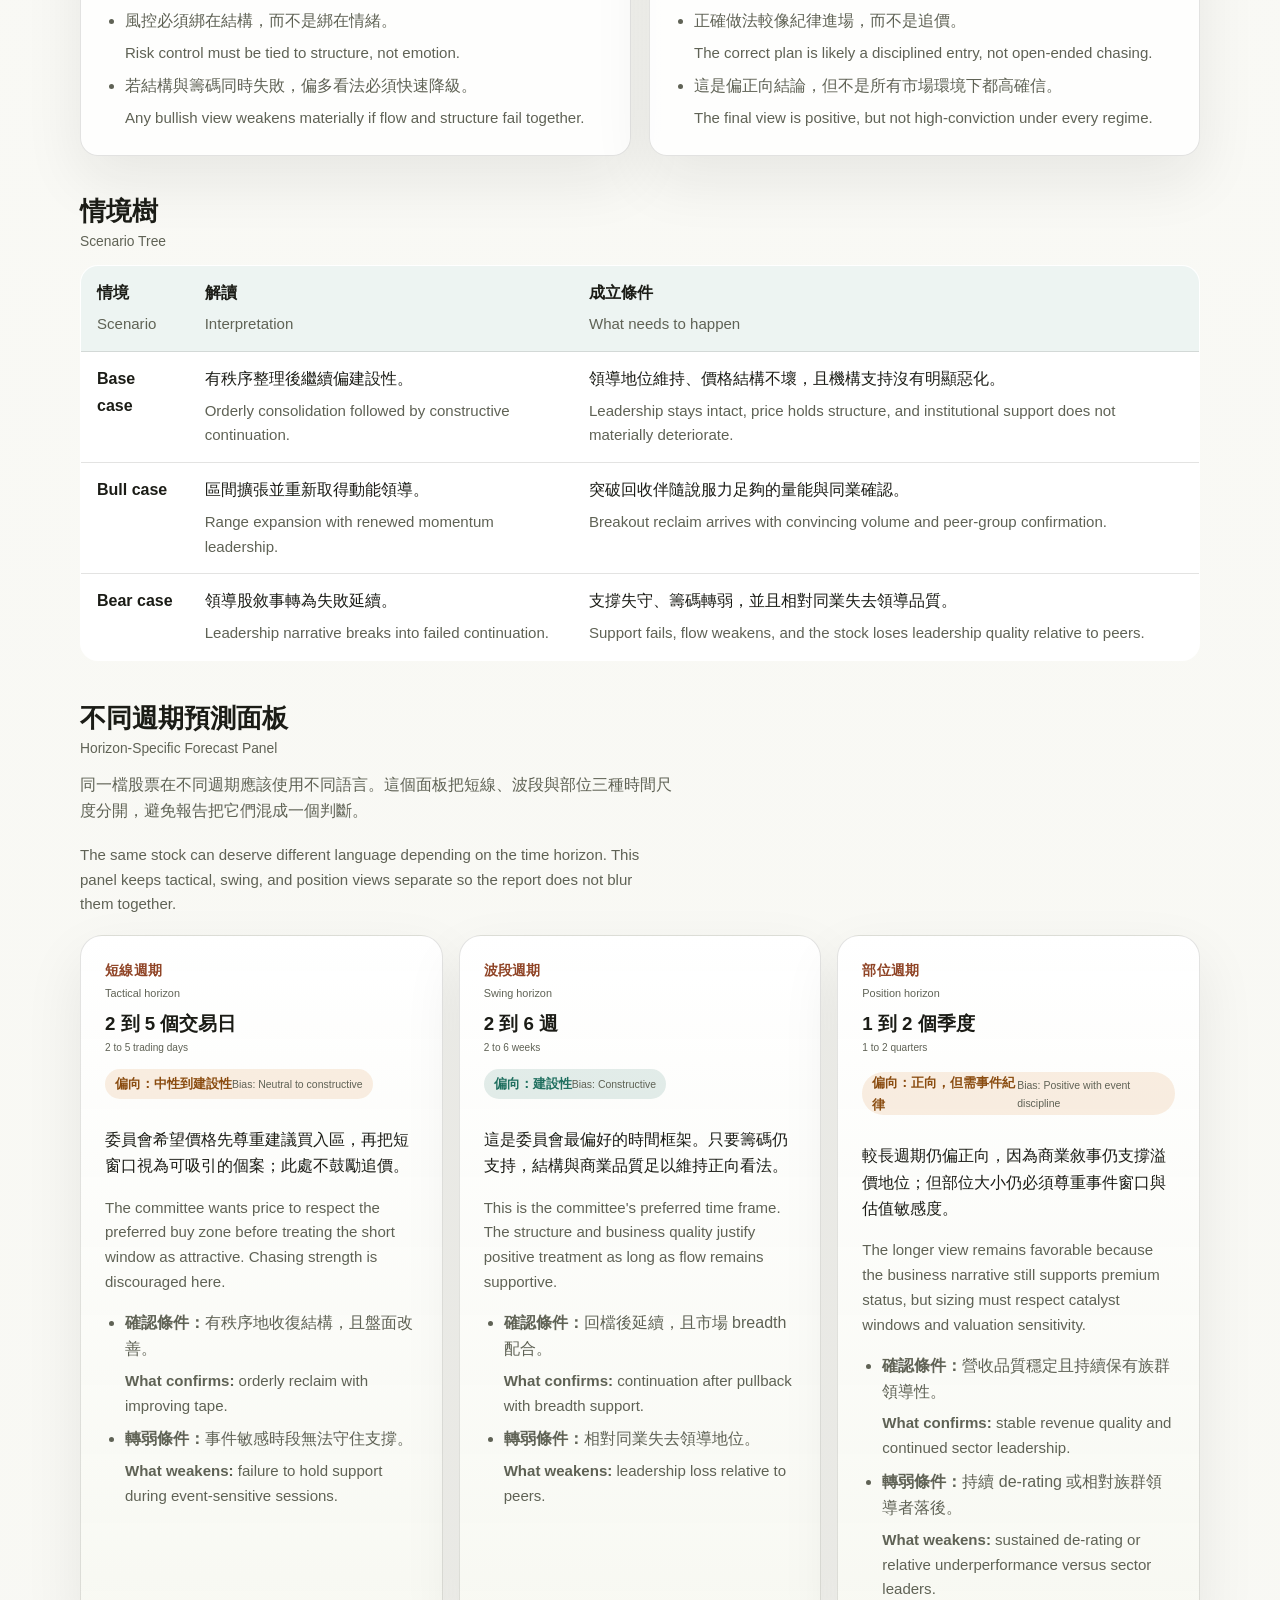
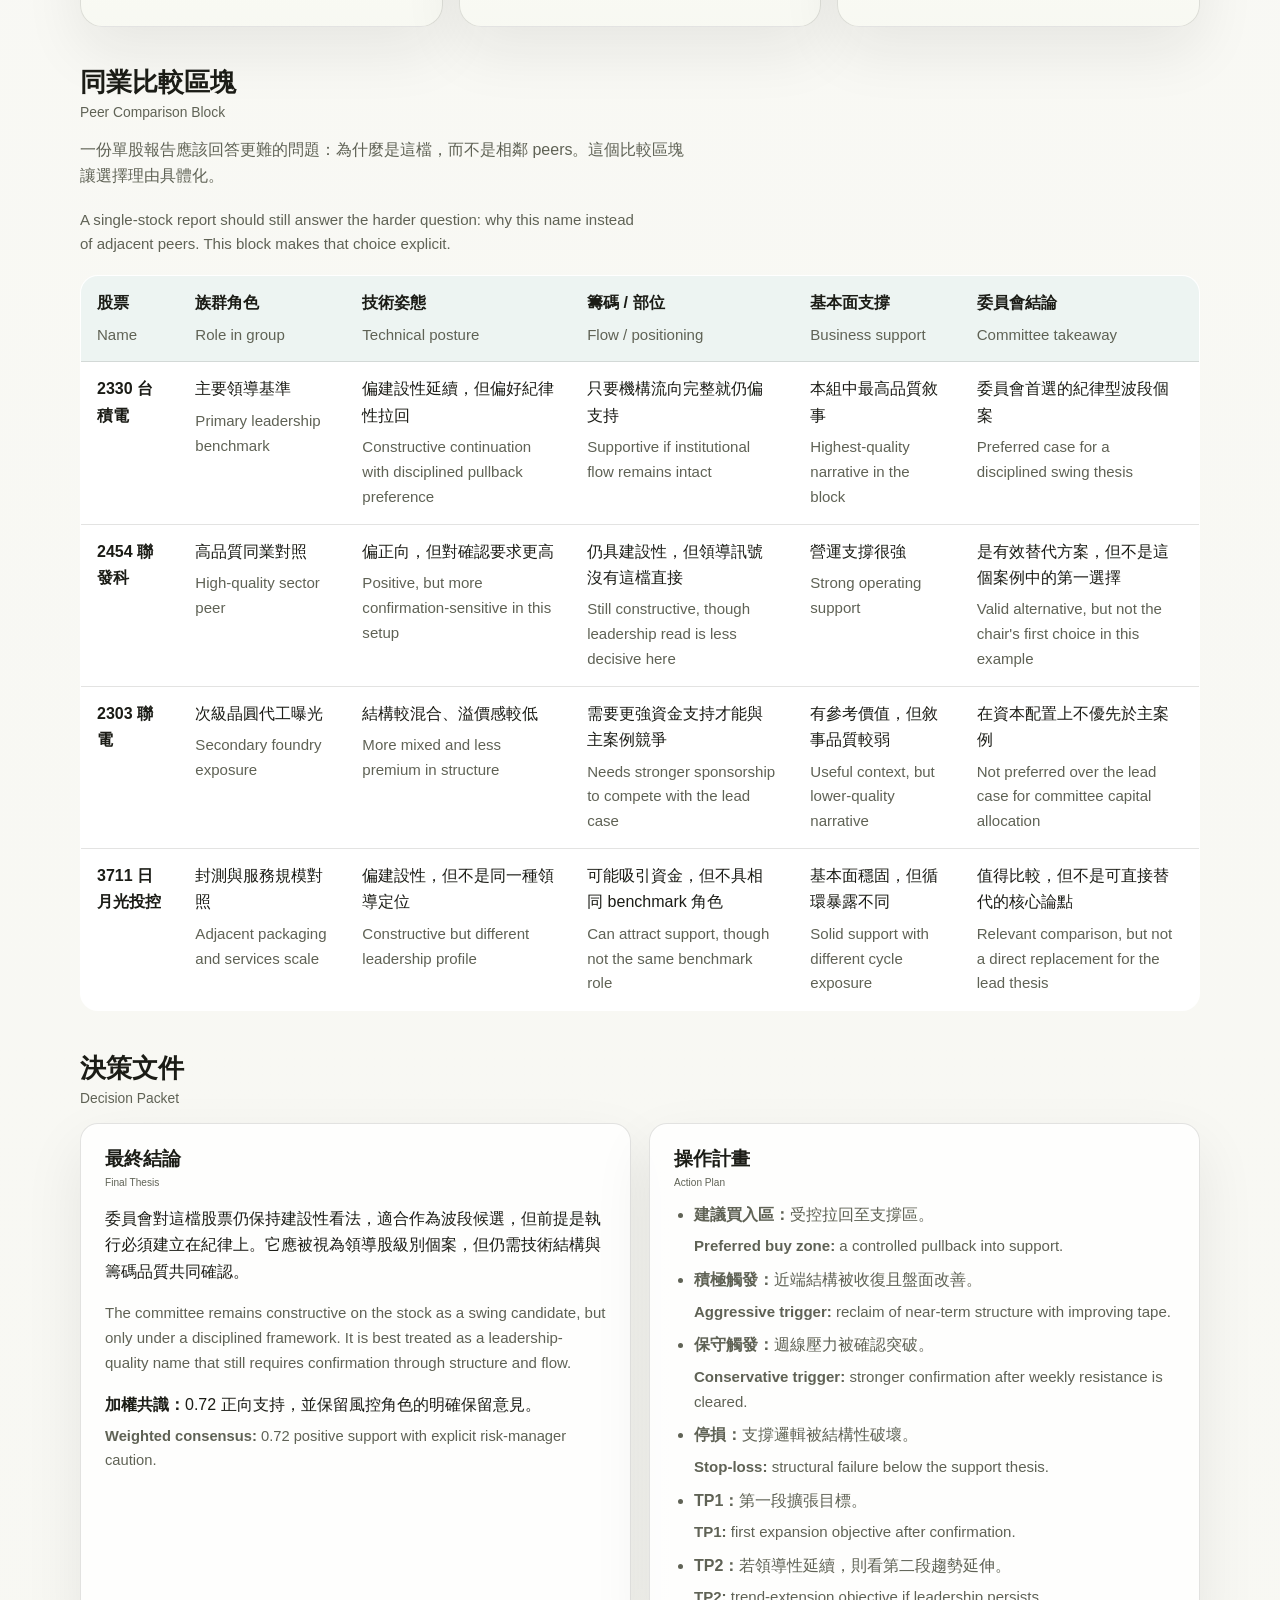
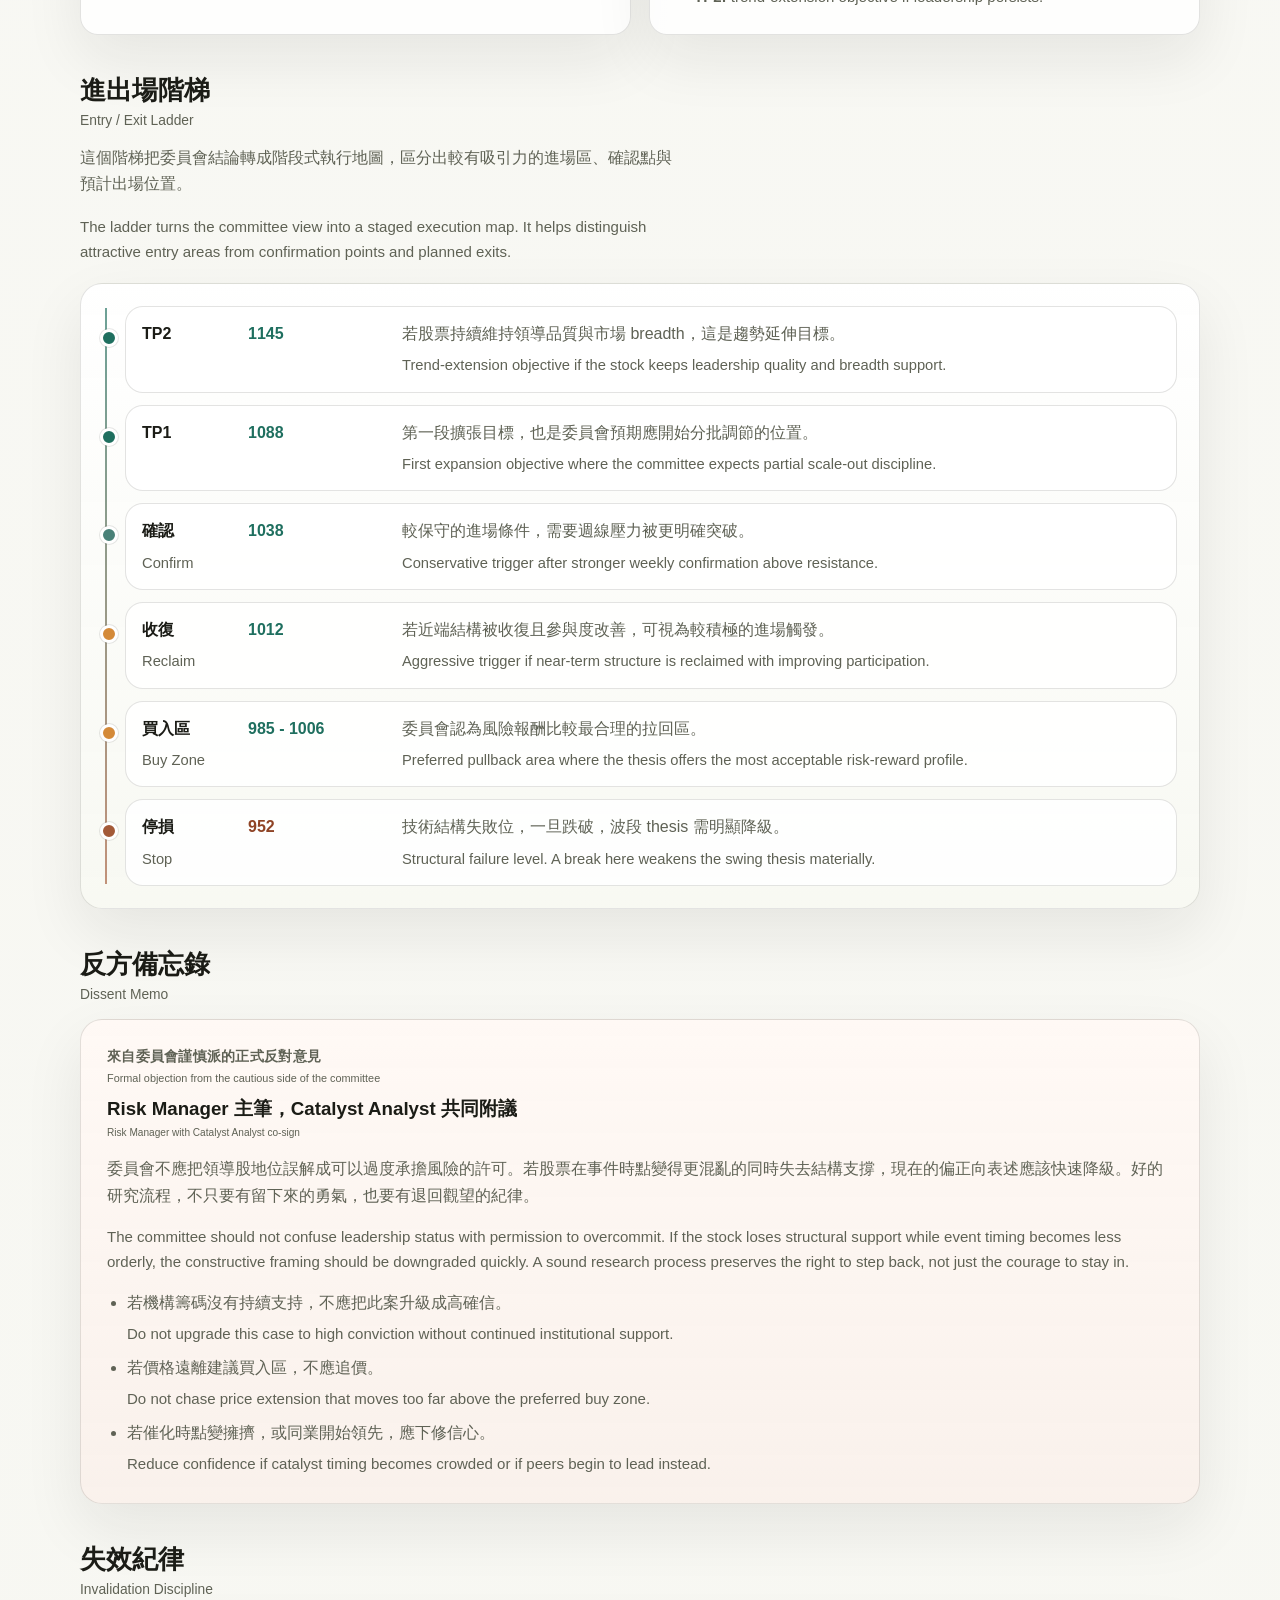
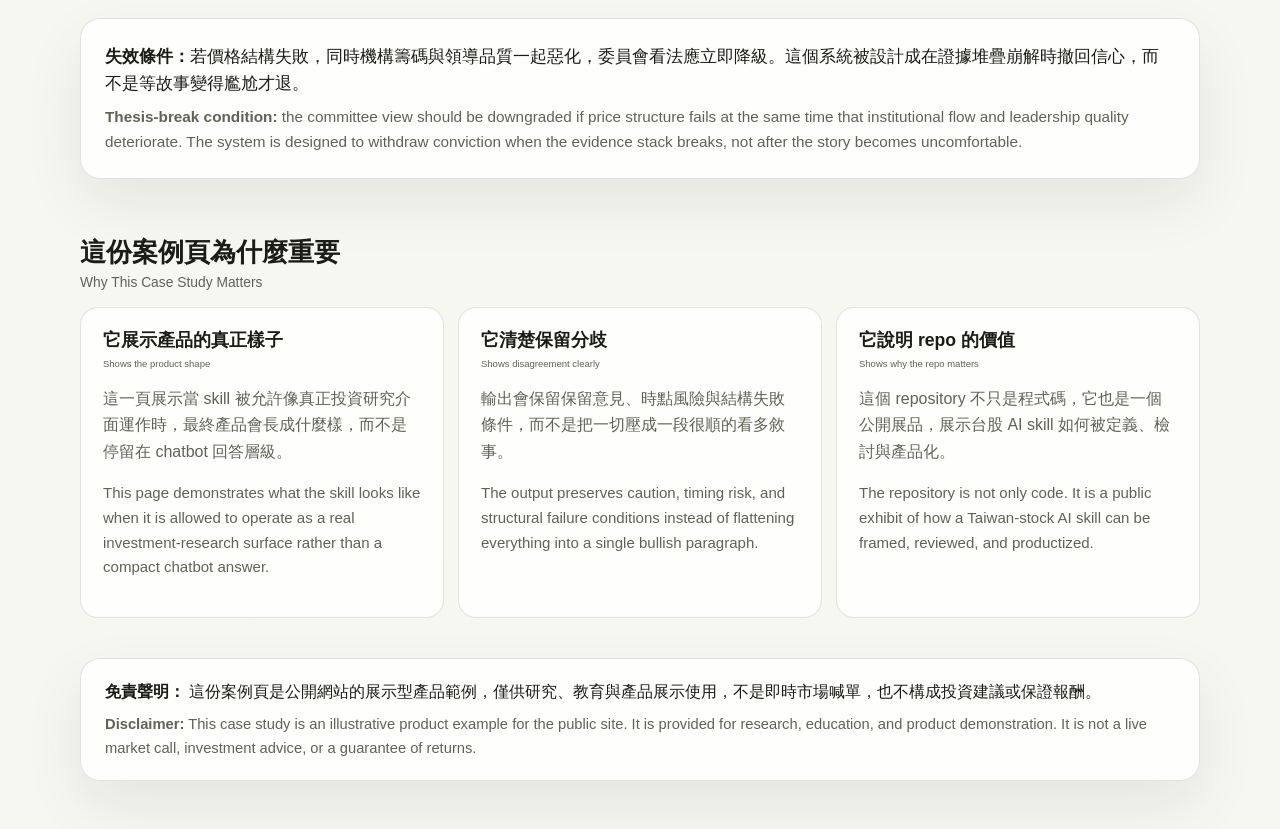
==== commit 5934cf9d: "Implement v1.7 dual-track shared core" ====
--- a/docs/case-study.html
+++ b/docs/case-study.html
@@ -4,11 +4,11 @@
   <meta charset="utf-8">
   <meta name="viewport" content="width=device-width, initial-scale=1">
   <title>Taiwan Stock Radar 案例頁 Case Study</title>
-  <meta name="description" content="Taiwan Stock Radar 單股案例頁，展示多位 AI 分析師如何在 08:30 日盤報告與台股指標委員會中形成正式決策文件，內容包含夜盤、美股趨勢、訊號引擎、風格權重、策略模組與買賣區間。">
+  <meta name="description" content="Taiwan Stock Radar v1.7 單股案例頁，展示 shared core 如何先完成 08:30 日盤報告，再輸出正式的單股委員會決策文件。">
   <link rel="canonical" href="https://rabbit68116-ux.github.io/taiwan-stock-radar/case-study.html">
   <meta property="og:type" content="article">
   <meta property="og:title" content="Taiwan Stock Radar 案例頁 Case Study">
-  <meta property="og:description" content="完整展示 Taiwan Stock Radar 如何先讀取 08:30 日盤報告，再形成單股多分析師指標委員會輸出。">
+  <meta property="og:description" content="完整展示 Taiwan Stock Radar v1.7 如何先讀取 08:30 日盤報告，再形成單股多分析師指標委員會輸出。">
   <meta property="og:url" content="https://rabbit68116-ux.github.io/taiwan-stock-radar/case-study.html">
   <meta property="og:image" content="https://rabbit68116-ux.github.io/taiwan-stock-radar/assets/og-card.svg">
   <link rel="icon" href="assets/logo.svg" type="image/svg+xml">
@@ -34,6 +34,10 @@
           常見問題
           <span class="en-translation">FAQ</span>
         </a>
+        <a href="./windows-app.html">
+          Windows App
+          <span class="en-translation">Windows App</span>
+        </a>
         <a href="./methodology.html">
           方法論
           <span class="en-translation">Methodology</span>
@@ -54,8 +58,8 @@
           <h1>單股指標委員會案例頁
             <span class="en-translation">Single-Stock Indicator Committee Case Study</span>
           </h1>
-          <p class="lead">這一頁展示的是 Taiwan Stock Radar 在一檔股票先經過 08:30 日盤報告，再進入完整多分析師指標委員會後，最終會輸出的決策文件樣貌。它是產品展示樣本，不是即時盤中喊單。</p>
-          <p class="lead en-translation">This page shows what Taiwan Stock Radar is designed to produce when one stock first passes through the 08:30 market brief and then enters a full multi-analyst indicator committee. It is a product exhibit, not a live trading call.</p>
+          <p class="lead">這一頁展示的是 Taiwan Stock Radar `v1.7` 在 shared core 下的單股委員會輸出樣貌。它先讀取 08:30 日盤報告，再把同一份 workflow 交給 skill、CLI 與 Windows desktop 使用。它是產品展示樣本，不是即時盤中喊單。</p>
+          <p class="lead en-translation">This page shows the `v1.7` single-stock committee output running on the shared core. The same workflow first reads the 08:30 market brief and is then used by the skill, the CLI, and the Windows desktop app. It is a product exhibit, not a live trading call.</p>
           <div class="chip-row">
             <span class="chip">個案：2330 台積電<span class="en-translation">Case: 2330 TSMC</span></span>
             <span class="chip">日期：2026-03-13<span class="en-translation">Date: 2026-03-13</span></span>
@@ -157,8 +161,8 @@
         <h2>08:30 日盤報告摘要
           <span class="en-translation">08:30 Market Brief Summary</span>
         </h2>
-        <p class="section-intro">`v1.6` 的案例頁不再只從單股本身開始。若研究時點落在台股開盤前，案例會先顯示 08:30 日盤報告摘要，說明為什麼委員會今天的語氣偏積極、保守，還是應該先等確認。</p>
-        <p class="section-intro en-translation">A `v1.6` case study no longer starts only with the stock itself. If the research happens before the Taiwan open, the page first shows the 08:30 market brief so the committee tone can be framed as constructive, cautious, or waiting for confirmation.</p>
+        <p class="section-intro">`v1.7` 的案例頁不再只從單股本身開始。若研究時點落在台股開盤前，案例會先顯示 08:30 日盤報告摘要，說明為什麼委員會今天的語氣偏積極、保守，還是應該先等確認。</p>
+        <p class="section-intro en-translation">A `v1.7` case study no longer starts only with the stock itself. If the research happens before the Taiwan open, the page first shows the 08:30 market brief so the committee tone can be framed as constructive, cautious, or waiting for confirmation.</p>
         <div class="grid">
           <article class="card">
             <h3>夜盤與美股
@@ -188,8 +192,8 @@
         <h2>訊號引擎
           <span class="en-translation">Signal Engines</span>
         </h2>
-        <p class="section-intro">`v1.6` 的案例頁不只說委員會怎麼看，也會先把趨勢、動能、量價、籌碼、基本面與事件六層訊號攤開，再決定這個個案應如何處理，並讓日盤簡報影響當日執行節奏。</p>
-        <p class="section-intro en-translation">A `v1.6` case study does not stop at the committee view. It first lays out trend, momentum, price-volume, chip flow, fundamentals, and events, then lets the daily brief shape the pace of execution.</p>
+        <p class="section-intro">`v1.7` 的案例頁不只說委員會怎麼看，也會先把趨勢、動能、量價、籌碼、基本面與事件六層訊號攤開，再決定這個個案應如何處理，並讓日盤簡報影響當日執行節奏。</p>
+        <p class="section-intro en-translation">A `v1.7` case study does not stop at the committee view. It first lays out trend, momentum, price-volume, chip flow, fundamentals, and events, then lets the daily brief shape the pace of execution.</p>
         <div class="grid">
           <article class="card">
             <h3>趨勢與動能
@@ -301,8 +305,8 @@
         <h2>驗證面板
           <span class="en-translation">Validation Panel</span>
         </h2>
-        <p class="section-intro">`v1.6` 會把驗證從附註提升為正式區塊。這讓委員會必須回答：這個結論不只是好聽，是否也足夠穩健，而且是否符合目前的風格權重與 08:30 日盤環境。</p>
-        <p class="section-intro en-translation">`v1.6` promotes validation from a footnote into a formal section. The committee must answer whether the thesis is not only persuasive, but also robust enough and aligned with the active style profile and the 08:30 market context.</p>
+        <p class="section-intro">`v1.7` 會把驗證從附註提升為正式區塊。這讓委員會必須回答：這個結論不只是好聽，是否也足夠穩健，而且是否符合目前的風格權重與 08:30 日盤環境。</p>
+        <p class="section-intro en-translation">`v1.7` promotes validation from a footnote into a formal section. The committee must answer whether the thesis is not only persuasive, but also robust enough and aligned with the active style profile and the 08:30 market context.</p>
         <table>
           <thead>
             <tr>
